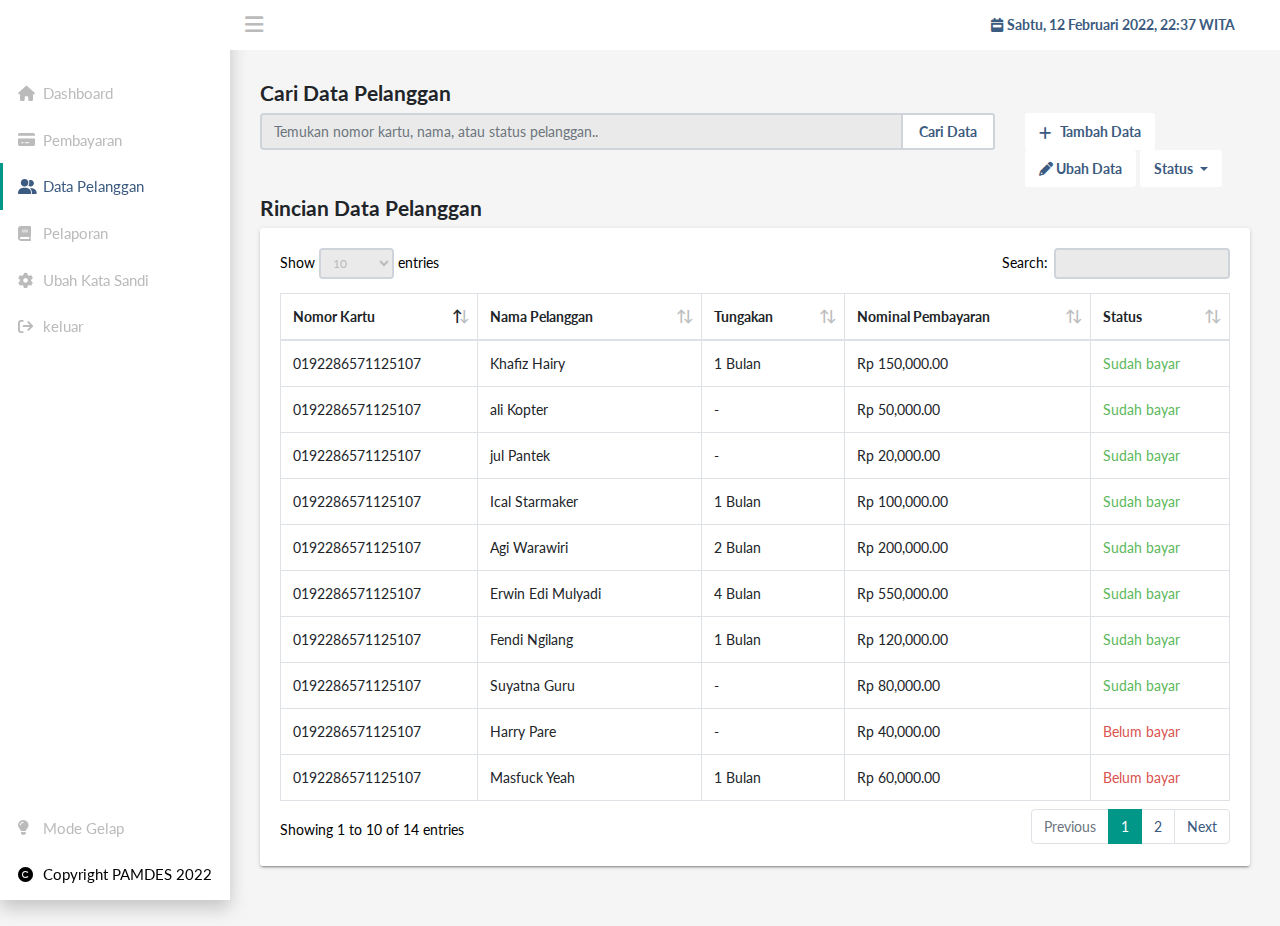
==== data-pelanggan.html @ 8cf68cd4 "tambah beberapa page & fixing dark mode" ====
<!DOCTYPE html>
<html lang="en">

<head>

    <title>Data Pelanggan - Pamdes</title>
    <meta charset="utf-8">
    <meta http-equiv="X-UA-Compatible" content="IE=edge">
    <meta name="viewport" content="width=device-width, initial-scale=1">
    <!-- Main CSS-->
    <link rel="stylesheet" type="text/css" href="css/main.css">
    <!-- Font-icon css-->
    <link rel="stylesheet" type="text/css"
        href="https://cdnjs.cloudflare.com/ajax/libs/font-awesome/6.0.0/css/all.min.css">
</head>

<body class="app sidebar-mini">
    <!-- Navbar-->
    <header class="app-header">
        <a class="app-header__logo" href="index.html">
            <img src="images/logo.png" width="50%" alt="">
        </a>
        <!-- Sidebar toggle button--><a class="app-sidebar__toggle" href="#" data-toggle="sidebar"
            aria-label="Hide Sidebar"></a>
        <!-- Navbar Right Menu-->
        <ul class="app-nav">

            <!-- User Menu-->
            <!-- <li class="dropdown"><a class="app-nav__item" href="#" data-toggle="dropdown" aria-label="Open Profile Menu"><i
            class="fa fa-user fa-lg" style="color: #bbb"></i></a>
        <ul class="dropdown-menu settings-menu dropdown-menu-right">
          <li><a class="dropdown-item" href="page-user.html"><i class="fa fa-cog fa-lg"></i> Settings</a></li>
          <li><a class="dropdown-item" href="page-user.html"><i class="fa fa-user fa-lg"></i> Profile</a></li>
          <li><a class="dropdown-item" href="page-login.html"><i class="fa fa-sign-out fa-lg"></i> Logout</a></li>
        </ul>
      </li> -->
            <li><a class="app-nav__item" style="color: var(--point)" href="#" data-toggle="dropdown"
                    aria-label="Open Profile Menu"><i class="fa-solid fa-calendar-week"></i>
                    <b>Sabtu, 12
                        Februari
                        2022,
                        22:37 WITA</b></a>
            </li>
        </ul>
    </header>
    <!-- Sidebar menu-->
    <div class="app-sidebar__overlay" data-toggle="sidebar"></div>
    <aside class="app-sidebar">
        <ul class="app-menu">
            <li>
                <a class="app-menu__item" href="index.html"><i class="app-menu__icon fa-solid fa-house"></i><span
                        class="app-menu__label">Dashboard</span></a>
            </li>
            <li>
                <a class="app-menu__item " href="Pembayaran.html"><i
                        class=" app-menu__icon fa-solid fa-credit-card"></i><span
                        class="app-menu__label">Pembayaran</span></a>
            </li>
            <li>
                <a class="app-menu__item active" href="data-pelanggan.html"><i
                        class="app-menu__icon fa-solid fa-user-group"></i><span class="app-menu__label">Data
                        Pelanggan</span></a>
            </li>
            <li>
                <a class="app-menu__item " href="pelaporan.html"><i class="app-menu__icon fa-solid fa-book"></i><span
                        class="app-menu__label">Pelaporan</span></a>
            </li>
            <li>
                <a class="app-menu__item " href="#"><i class="app-menu__icon fa-solid fa-gear"></i><span
                        class="app-menu__label">Ubah
                        Kata Sandi</span></a>
            </li>
            <li>
                <a class="app-menu__item " href="#"><i
                        class="app-menu__icon fa-solid fa-arrow-right-from-bracket"></i><span
                        class="app-menu__label">keluar</span></a>
            </li>
        </ul>
        <ul class="app-menu marbo">
            <li>
                <a onclick="myFunction()" class="app-menu__item " href="#"><i
                        class="app-menu__icon fa-solid fa-lightbulb "></i><span class="app-menu__label">Mode
                        Gelap</span></a>
            </li>
            <li>
                <span class="app-menu__item" href="#"><i
                        class="app-menu__icon fa-solid fa-copyright copyright"></i><span
                        class="app-menu__label copyright">Copyright PAMDES
                        2022</span></span>
            </li>
        </ul>
    </aside>
    <main class="app-content">
        <div class="row mb-2">
            <div class="col-md-12">
                <h4>Cari Data Pelanggan</h4>
            </div>
            <div class="col-md-9">

                <div class="input-group mb-3">
                    <input type="text" class="form-control"
                        placeholder="Temukan nomor kartu, nama, atau status pelanggan.."
                        aria-label="Temukan nomor kartu, nama, atau status pelanggan..n"
                        aria-describedby="button-addon2">
                    <div class="input-group-append">
                        <button class="btn btn-outline-suci pl-3 pr-3" type="button" id="button-addon2">Cari
                            Data</button>
                    </div>
                </div>
            </div>
            <div class="col-md-3">
                <a href="tambah-pelanggan.html" class="btn btn-suci"><i class="fa fa-plus"></i> Tambah Data</a>
                <a href="#" class="btn btn-suci"><i class="fa-solid fa-pencil"></i> Ubah Data</a>
                <div class="btn-group">
                    <button type="button" class="btn btn-suci dropdown-toggle" data-toggle="dropdown"
                        aria-expanded="false">
                        Status
                    </button>
                    <div class="dropdown-menu">
                        <a class="dropdown-item green" href="#"><b>Sudah Bayar</b></a>
                        <a class="dropdown-item red" href="#"><b>Belum Bayar</b></a>
                    </div>
                </div>
            </div>
        </div>
        <div class="row">
            <div class="col-md-12">
                <h4>Rincian Data Pelanggan</h4>
            </div>
            <div class="col-md-12">
                <div class="tile">
                    <div class="tile-body">
                        <div class="table-responsive tb-point">
                            <table class="table table-hover table-bordered" id="sampleTable">
                                <thead>
                                    <tr>
                                        <th>Nomor Kartu</th>
                                        <th>Nama Pelanggan</th>
                                        <th>Tungakan</th>
                                        <th>Nominal Pembayaran</th>
                                        <th>Status</th>
                                    </tr>
                                </thead>
                                <tbody>
                                    <tr>
                                        <td>0192286571125107</td>
                                        <td>Khafiz Hairy</td>
                                        <td>1 Bulan</td>
                                        <td>Rp 150,000.00</td>
                                        <td class="green">Sudah bayar</td>
                                    </tr>
                                    <tr>
                                        <td>0192286571125107</td>
                                        <td>ali Kopter</td>
                                        <td>-</td>
                                        <td>Rp 50,000.00</td>
                                        <td class="green">Sudah bayar</td>
                                    </tr>
                                    <tr>
                                        <td>0192286571125107</td>
                                        <td>jul Pantek</td>
                                        <td>-</td>
                                        <td>Rp 20,000.00</td>
                                        <td class="green">Sudah bayar</td>
                                    </tr>
                                    <tr>
                                        <td>0192286571125107</td>
                                        <td>Ical Starmaker</td>
                                        <td>1 Bulan</td>
                                        <td>Rp 100,000.00</td>
                                        <td class="green">Sudah bayar</td>
                                    </tr>
                                    <tr>
                                        <td>0192286571125107</td>
                                        <td>Agi Warawiri</td>
                                        <td>2 Bulan</td>
                                        <td>Rp 200,000.00</td>
                                        <td class="green">Sudah bayar</td>
                                    </tr>
                                    <tr>
                                        <td>0192286571125107</td>
                                        <td>Erwin Edi Mulyadi</td>
                                        <td>4 Bulan</td>
                                        <td>Rp 550,000.00</td>
                                        <td class="green">Sudah bayar</td>
                                    </tr>
                                    <tr>
                                        <td>0192286571125107</td>
                                        <td>Fendi Ngilang</td>
                                        <td>1 Bulan</td>
                                        <td>Rp 120,000.00</td>
                                        <td class="green">Sudah bayar</td>
                                    </tr>
                                    <tr>
                                        <td>0192286571125107</td>
                                        <td>Suyatna Guru</td>
                                        <td>-</td>
                                        <td>Rp 80,000.00</td>
                                        <td class="green">Sudah bayar</td>
                                    </tr>
                                    <tr>
                                        <td>0192286571125107</td>
                                        <td>Harry Pare</td>
                                        <td>-</td>
                                        <td>Rp 40,000.00</td>
                                        <td class="red">Belum bayar</td>
                                    </tr>
                                    <tr>
                                        <td>0192286571125107</td>
                                        <td>Masfuck Yeah</td>
                                        <td>1 Bulan</td>
                                        <td>Rp 60,000.00</td>
                                        <td class="red">Belum bayar</td>
                                    </tr>
                                    <tr>
                                        <td>0192286571125107</td>
                                        <td>Enong Oneng</td>
                                        <td>-</td>
                                        <td>Rp 80,000.00</td>
                                        <td class="green">Sudah bayar</td>
                                    </tr>
                                    <tr>
                                        <td>0192286571125107</td>
                                        <td>Khalqi DP</td>
                                        <td>6 Bulan</td>
                                        <td>Rp 1.200,000.00</td>
                                        <td class="red">Belum bayar</td>
                                    </tr>
                                    <tr>
                                        <td>0192286571125107</td>
                                        <td>Mursid Lejat Danbergiji</td>
                                        <td>-</td>
                                        <td>Rp 60,000.00</td>
                                        <td class="green">Sudah bayar</td>
                                    </tr>
                                    <tr>
                                        <td>0192286571125107</td>
                                        <td>Yesus Al-Kristiani</td>
                                        <td>2 Bulan</td>
                                        <td>Rp 250,000.00</td>
                                        <td class="red">Belum bayar</td>
                                    </tr>
                                </tbody>
                            </table>
                        </div>
                    </div>
                </div>
            </div>
        </div>
    </main>
    <!-- Essential javascripts for application to work-->
    <script src="js/jquery-3.3.1.min.js"></script>
    <script src="js/popper.min.js"></script>
    <script src="js/bootstrap.min.js"></script>
    <script src="js/main.js"></script>
    <script type="text/javascript" src="js/plugins/jquery.dataTables.min.js"></script>
    <script type="text/javascript" src="js/plugins/dataTables.bootstrap.min.js"></script>
    <script type="text/javascript">
        $('#sampleTable').DataTable();
    </script>
</body>

</html>
---- css/main.css ----
@charset "UTF-8";
/*!
 * Vali Admin
 * Author: Pratik Borsadiya
 * ================================*/
@import url(https://fonts.googleapis.com/css?family=Lato:300,400,400i,700);
@import url(https://fonts.googleapis.com/css?family=Niconne);

/*!
 * Bootstrap v4.3.1 (https://getbootstrap.com/)
 * Copyright 2011-2019 The Bootstrap Authors
 * Copyright 2011-2019 Twitter, Inc.
 * Licensed under MIT (https://github.com/twbs/bootstrap/blob/master/LICENSE)
 */
:root {

  --blue: #007bff;
  --indigo: #6610f2;
  --purple: #6f42c1;
  --pink: #e83e8c;
  --red: #dc3545;
  --orange: #fd7e14;
  --yellow: #ffc107;
  --green: #28a745;
  --teal: #20c997;
  --cyan: #17a2b8;
  --white: #FFF;
  --gray: #6c757d;
  --gray-dark: #343a40;
  --primary: #009688;
  --secondary: #6c757d;
  --success: #28a745;
  --info: #17a2b8;
  --warning: #ffc107;
  --danger: #dc3545;
  --light: #f8f9fa;
  --dark: #343a40;
  /* custom */
  --bar: #fff;
  --point: #3C5B80;
  --table-point: #000000;
  --copy: #000;
  /* end custom */
  --breakpoint-xs: 0;
  --breakpoint-sm: 576px;
  --breakpoint-md: 768px;
  --breakpoint-lg: 992px;
  --breakpoint-xl: 1200px;
  --font-family-sans-serif: "Lato", -apple-system, BlinkMacSystemFont, "Segoe UI", Roboto, "Helvetica Neue", Arial, sans-serif;
  --font-family-monospace: SFMono-Regular, Menlo, Monaco, Consolas, "Liberation Mono", "Courier New", monospace;
}

*,
*::before,
*::after {
  -webkit-box-sizing: border-box;
  box-sizing: border-box;
}

html {
  font-family: sans-serif;
  line-height: 1.15;
  -webkit-text-size-adjust: 100%;
  -webkit-tap-highlight-color: rgba(0, 0, 0, 0);
}

article,
aside,
figcaption,
figure,
footer,
header,
hgroup,
main,
nav,
section {
  display: block;
}

body {
  margin: 0;
  font-family: "Lato", -apple-system, BlinkMacSystemFont, "Segoe UI", Roboto, "Helvetica Neue", Arial, sans-serif;
  font-size: 0.875rem;
  font-weight: 400;
  line-height: 1.5;
  color: #212529;
  text-align: left;
  background-color: #f5f5f5;
}

.dark-mode {
  background-color: #444242;
  color: #FFFFFF;
  --bar: #141414;
  --point: #fff;
  --table-point: #000000;
  --copy: #fff;
}

.tb-point {
  color: var(--table-point);
}

.copyright {
  color: var(--copy);
}

.jarak {
  margin-left: 5px;
  margin-right: 5px;
}

[tabindex="-1"]:focus {
  outline: 0 !important;
}

hr {
  -webkit-box-sizing: content-box;
  box-sizing: content-box;
  height: 0;
  overflow: visible;
}

h1,
h2,
h3,
h4,
h5,
h6 {
  margin-top: 0;
  margin-bottom: 0.5rem;
}

p {
  margin-top: 0;
  margin-bottom: 1rem;
}

abbr[title],
abbr[data-original-title] {
  text-decoration: underline;
  -webkit-text-decoration: underline dotted;
  text-decoration: underline dotted;
  cursor: help;
  border-bottom: 0;
  -webkit-text-decoration-skip-ink: none;
  text-decoration-skip-ink: none;
}

address {
  margin-bottom: 1rem;
  font-style: normal;
  line-height: inherit;
}

ol,
ul,
dl {
  margin-top: 0;
  margin-bottom: 1rem;
}

ol ol,
ul ul,
ol ul,
ul ol {
  margin-bottom: 0;
}

dt {
  font-weight: 700;
}

dd {
  margin-bottom: .5rem;
  margin-left: 0;
}

blockquote {
  margin: 0 0 1rem;
}

b,
strong {
  font-weight: bolder;
}

small {
  font-size: 80%;
}

sub,
sup {
  position: relative;
  font-size: 75%;
  line-height: 0;
  vertical-align: baseline;
}

sub {
  bottom: -.25em;
}

sup {
  top: -.5em;
}

a {
  color: #009688;
  text-decoration: none;
  background-color: transparent;
}

a:hover {
  color: #004a43;
  text-decoration: underline;
}

a:not([href]):not([tabindex]) {
  color: inherit;
  text-decoration: none;
}

a:not([href]):not([tabindex]):hover,
a:not([href]):not([tabindex]):focus {
  color: inherit;
  text-decoration: none;
}

a:not([href]):not([tabindex]):focus {
  outline: 0;
}

pre,
code,
kbd,
samp {
  font-family: SFMono-Regular, Menlo, Monaco, Consolas, "Liberation Mono", "Courier New", monospace;
  font-size: 1em;
}

pre {
  margin-top: 0;
  margin-bottom: 1rem;
  overflow: auto;
}

figure {
  margin: 0 0 1rem;
}

img {
  vertical-align: middle;
  border-style: none;
}

svg {
  overflow: hidden;
  vertical-align: middle;
}

table {
  border-collapse: collapse;
}

caption {
  padding-top: 0.75rem;
  padding-bottom: 0.75rem;
  color: #6c757d;
  text-align: left;
  caption-side: bottom;
}

th {
  text-align: inherit;
}

label {
  display: inline-block;
  margin-bottom: 0.5rem;
}

button {
  border-radius: 0;
}

button:focus {
  outline: 1px dotted;
  outline: 5px auto -webkit-focus-ring-color;
}

input,
button,
select,
optgroup,
textarea {
  margin: 0;
  font-family: inherit;
  font-size: inherit;
  line-height: inherit;
}

button,
input {
  overflow: visible;
}

button,
select {
  text-transform: none;
}

select {
  word-wrap: normal;
}

button,
[type="button"],
[type="reset"],
[type="submit"] {
  -webkit-appearance: button;
}

button:not(:disabled),
[type="button"]:not(:disabled),
[type="reset"]:not(:disabled),
[type="submit"]:not(:disabled) {
  cursor: pointer;
}

button::-moz-focus-inner,
[type="button"]::-moz-focus-inner,
[type="reset"]::-moz-focus-inner,
[type="submit"]::-moz-focus-inner {
  padding: 0;
  border-style: none;
}

input[type="radio"],
input[type="checkbox"] {
  -webkit-box-sizing: border-box;
  box-sizing: border-box;
  padding: 0;
}

input[type="date"],
input[type="time"],
input[type="datetime-local"],
input[type="month"] {
  -webkit-appearance: listbox;
}

textarea {
  overflow: auto;
  resize: vertical;
}

fieldset {
  min-width: 0;
  padding: 0;
  margin: 0;
  border: 0;
}

legend {
  display: block;
  width: 100%;
  max-width: 100%;
  padding: 0;
  margin-bottom: .5rem;
  font-size: 1.5rem;
  line-height: inherit;
  color: inherit;
  white-space: normal;
}

progress {
  vertical-align: baseline;
}

[type="number"]::-webkit-inner-spin-button,
[type="number"]::-webkit-outer-spin-button {
  height: auto;
}

[type="search"] {
  outline-offset: -2px;
  -webkit-appearance: none;
}

[type="search"]::-webkit-search-decoration {
  -webkit-appearance: none;
}

::-webkit-file-upload-button {
  font: inherit;
  -webkit-appearance: button;
}

output {
  display: inline-block;
}

summary {
  display: list-item;
  cursor: pointer;
}

template {
  display: none;
}

[hidden] {
  display: none !important;
}

h1,
h2,
h3,
h4,
h5,
h6,
.h1,
.h2,
.h3,
.h4,
.h5,
.h6 {
  margin-bottom: 0.5rem;
  font-weight: bold;
  line-height: 1.2;
}

h1,
.h1 {
  font-size: 2.1875rem;
}

h2,
.h2 {
  font-size: 1.75rem;
}

h3,
.h3 {
  font-size: 1.53125rem;
}

h4,
.h4 {
  font-size: 1.3125rem;
}

h5,
.h5 {
  font-size: 1.09375rem;
}

h6,
.h6 {
  font-size: 0.875rem;
}

.lead {
  font-size: 1.09375rem;
  font-weight: 300;
}

.display-1 {
  font-size: 6rem;
  font-weight: 300;
  line-height: 1.2;
}

.display-2 {
  font-size: 5.5rem;
  font-weight: 300;
  line-height: 1.2;
}

.display-3 {
  font-size: 4.5rem;
  font-weight: 300;
  line-height: 1.2;
}

.display-4 {
  font-size: 3.5rem;
  font-weight: 300;
  line-height: 1.2;
}

hr {
  margin-top: 1rem;
  margin-bottom: 1rem;
  border: 0;
  border-top: 1px solid rgba(0, 0, 0, 0.1);
}

small,
.small {
  font-size: 80%;
  font-weight: 400;
}

mark,
.mark {
  padding: 0.2em;
  background-color: #fcf8e3;
}

.list-unstyled,
.app-nav,
.app-menu,
.treeview-menu {
  padding-left: 0;
  list-style: none;
}

.list-inline {
  padding-left: 0;
  list-style: none;
}

.list-inline-item {
  display: inline-block;
}

.list-inline-item:not(:last-child) {
  margin-right: 0.5rem;
}

.initialism {
  font-size: 90%;
  text-transform: uppercase;
}

.blockquote {
  margin-bottom: 1rem;
  font-size: 1.09375rem;
}

.blockquote-footer {
  display: block;
  font-size: 80%;
  color: #6c757d;
}

.blockquote-footer::before {
  content: "\2014\00A0";
}

.img-fluid {
  max-width: 100%;
  height: auto;
}

.img-thumbnail {
  padding: 0.25rem;
  background-color: #FFF;
  border: 1px solid #dee2e6;
  border-radius: 0.25rem;
  max-width: 100%;
  height: auto;
}

.figure {
  display: inline-block;
}

.figure-img {
  margin-bottom: 0.5rem;
  line-height: 1;
}

.figure-caption {
  font-size: 90%;
  color: #6c757d;
}

code {
  font-size: 87.5%;
  color: #e83e8c;
  word-break: break-word;
}

a>code {
  color: inherit;
}

kbd {
  padding: 0.2rem 0.4rem;
  font-size: 87.5%;
  color: #FFF;
  background-color: #212529;
  border-radius: 0.2rem;
}

kbd kbd {
  padding: 0;
  font-size: 100%;
  font-weight: 700;
}

pre {
  display: block;
  font-size: 87.5%;
  color: #212529;
}

pre code {
  font-size: inherit;
  color: inherit;
  word-break: normal;
}

.pre-scrollable {
  max-height: 340px;
  overflow-y: scroll;
}

.container {
  width: 100%;
  padding-right: 15px;
  padding-left: 15px;
  margin-right: auto;
  margin-left: auto;
}

@media (min-width: 576px) {
  .container {
    max-width: 540px;
  }
}

@media (min-width: 768px) {
  .container {
    max-width: 720px;
  }
}

@media (min-width: 992px) {
  .container {
    max-width: 960px;
  }
}

@media (min-width: 1200px) {
  .container {
    max-width: 1140px;
  }
}

.container-fluid {
  width: 100%;
  padding-right: 15px;
  padding-left: 15px;
  margin-right: auto;
  margin-left: auto;
}

.row {
  display: -webkit-box;
  display: -ms-flexbox;
  display: flex;
  -ms-flex-wrap: wrap;
  flex-wrap: wrap;
  margin-right: -15px;
  margin-left: -15px;
}

.no-gutters {
  margin-right: 0;
  margin-left: 0;
}

.no-gutters>.col,
.no-gutters>[class*="col-"] {
  padding-right: 0;
  padding-left: 0;
}

.col-1,
.col-2,
.col-3,
.col-4,
.col-5,
.col-6,
.col-7,
.col-8,
.col-9,
.col-10,
.col-11,
.col-12,
.col,
.col-auto,
.col-sm-1,
.col-sm-2,
.col-sm-3,
.col-sm-4,
.col-sm-5,
.col-sm-6,
.col-sm-7,
.col-sm-8,
.col-sm-9,
.col-sm-10,
.col-sm-11,
.col-sm-12,
.col-sm,
.col-sm-auto,
.col-md-1,
.col-md-2,
.col-md-3,
.col-md-4,
.col-md-5,
.col-md-6,
.col-md-7,
.col-md-8,
.col-md-9,
.col-md-10,
.col-md-11,
.col-md-12,
.col-md,
.col-md-auto,
.col-lg-1,
.col-lg-2,
.col-lg-3,
.col-lg-4,
.col-lg-5,
.col-lg-6,
.col-lg-7,
.col-lg-8,
.col-lg-9,
.col-lg-10,
.col-lg-11,
.col-lg-12,
.col-lg,
.col-lg-auto,
.col-xl-1,
.col-xl-2,
.col-xl-3,
.col-xl-4,
.col-xl-5,
.col-xl-6,
.col-xl-7,
.col-xl-8,
.col-xl-9,
.col-xl-10,
.col-xl-11,
.col-xl-12,
.col-xl,
.col-xl-auto {
  position: relative;
  width: 100%;
  padding-right: 15px;
  padding-left: 15px;
}

.col {
  -ms-flex-preferred-size: 0;
  flex-basis: 0;
  -webkit-box-flex: 1;
  -ms-flex-positive: 1;
  flex-grow: 1;
  max-width: 100%;
}

.col-auto {
  -webkit-box-flex: 0;
  -ms-flex: 0 0 auto;
  flex: 0 0 auto;
  width: auto;
  max-width: 100%;
}

.col-1 {
  -webkit-box-flex: 0;
  -ms-flex: 0 0 8.3333333333%;
  flex: 0 0 8.3333333333%;
  max-width: 8.3333333333%;
}

.col-2 {
  -webkit-box-flex: 0;
  -ms-flex: 0 0 16.6666666667%;
  flex: 0 0 16.6666666667%;
  max-width: 16.6666666667%;
}

.col-3 {
  -webkit-box-flex: 0;
  -ms-flex: 0 0 25%;
  flex: 0 0 25%;
  max-width: 25%;
}

.col-4 {
  -webkit-box-flex: 0;
  -ms-flex: 0 0 33.3333333333%;
  flex: 0 0 33.3333333333%;
  max-width: 33.3333333333%;
}

.col-5 {
  -webkit-box-flex: 0;
  -ms-flex: 0 0 41.6666666667%;
  flex: 0 0 41.6666666667%;
  max-width: 41.6666666667%;
}

.col-6 {
  -webkit-box-flex: 0;
  -ms-flex: 0 0 50%;
  flex: 0 0 50%;
  max-width: 50%;
}

.col-7 {
  -webkit-box-flex: 0;
  -ms-flex: 0 0 58.3333333333%;
  flex: 0 0 58.3333333333%;
  max-width: 58.3333333333%;
}

.col-8 {
  -webkit-box-flex: 0;
  -ms-flex: 0 0 66.6666666667%;
  flex: 0 0 66.6666666667%;
  max-width: 66.6666666667%;
}

.col-9 {
  -webkit-box-flex: 0;
  -ms-flex: 0 0 75%;
  flex: 0 0 75%;
  max-width: 75%;
}

.col-10 {
  -webkit-box-flex: 0;
  -ms-flex: 0 0 83.3333333333%;
  flex: 0 0 83.3333333333%;
  max-width: 83.3333333333%;
}

.col-11 {
  -webkit-box-flex: 0;
  -ms-flex: 0 0 91.6666666667%;
  flex: 0 0 91.6666666667%;
  max-width: 91.6666666667%;
}

.col-12 {
  -webkit-box-flex: 0;
  -ms-flex: 0 0 100%;
  flex: 0 0 100%;
  max-width: 100%;
}

.order-first {
  -webkit-box-ordinal-group: 0;
  -ms-flex-order: -1;
  order: -1;
}

.order-last {
  -webkit-box-ordinal-group: 14;
  -ms-flex-order: 13;
  order: 13;
}

.order-0 {
  -webkit-box-ordinal-group: 1;
  -ms-flex-order: 0;
  order: 0;
}

.order-1 {
  -webkit-box-ordinal-group: 2;
  -ms-flex-order: 1;
  order: 1;
}

.order-2 {
  -webkit-box-ordinal-group: 3;
  -ms-flex-order: 2;
  order: 2;
}

.order-3 {
  -webkit-box-ordinal-group: 4;
  -ms-flex-order: 3;
  order: 3;
}

.order-4 {
  -webkit-box-ordinal-group: 5;
  -ms-flex-order: 4;
  order: 4;
}

.order-5 {
  -webkit-box-ordinal-group: 6;
  -ms-flex-order: 5;
  order: 5;
}

.order-6 {
  -webkit-box-ordinal-group: 7;
  -ms-flex-order: 6;
  order: 6;
}

.order-7 {
  -webkit-box-ordinal-group: 8;
  -ms-flex-order: 7;
  order: 7;
}

.order-8 {
  -webkit-box-ordinal-group: 9;
  -ms-flex-order: 8;
  order: 8;
}

.order-9 {
  -webkit-box-ordinal-group: 10;
  -ms-flex-order: 9;
  order: 9;
}

.order-10 {
  -webkit-box-ordinal-group: 11;
  -ms-flex-order: 10;
  order: 10;
}

.order-11 {
  -webkit-box-ordinal-group: 12;
  -ms-flex-order: 11;
  order: 11;
}

.order-12 {
  -webkit-box-ordinal-group: 13;
  -ms-flex-order: 12;
  order: 12;
}

.offset-1 {
  margin-left: 8.3333333333%;
}

.offset-2 {
  margin-left: 16.6666666667%;
}

.offset-3 {
  margin-left: 25%;
}

.offset-4 {
  margin-left: 33.3333333333%;
}

.offset-5 {
  margin-left: 41.6666666667%;
}

.offset-6 {
  margin-left: 50%;
}

.offset-7 {
  margin-left: 58.3333333333%;
}

.offset-8 {
  margin-left: 66.6666666667%;
}

.offset-9 {
  margin-left: 75%;
}

.offset-10 {
  margin-left: 83.3333333333%;
}

.offset-11 {
  margin-left: 91.6666666667%;
}

@media (min-width: 576px) {
  .col-sm {
    -ms-flex-preferred-size: 0;
    flex-basis: 0;
    -webkit-box-flex: 1;
    -ms-flex-positive: 1;
    flex-grow: 1;
    max-width: 100%;
  }

  .col-sm-auto {
    -webkit-box-flex: 0;
    -ms-flex: 0 0 auto;
    flex: 0 0 auto;
    width: auto;
    max-width: 100%;
  }

  .col-sm-1 {
    -webkit-box-flex: 0;
    -ms-flex: 0 0 8.3333333333%;
    flex: 0 0 8.3333333333%;
    max-width: 8.3333333333%;
  }

  .col-sm-2 {
    -webkit-box-flex: 0;
    -ms-flex: 0 0 16.6666666667%;
    flex: 0 0 16.6666666667%;
    max-width: 16.6666666667%;
  }

  .col-sm-3 {
    -webkit-box-flex: 0;
    -ms-flex: 0 0 25%;
    flex: 0 0 25%;
    max-width: 25%;
  }

  .col-sm-4 {
    -webkit-box-flex: 0;
    -ms-flex: 0 0 33.3333333333%;
    flex: 0 0 33.3333333333%;
    max-width: 33.3333333333%;
  }

  .col-sm-5 {
    -webkit-box-flex: 0;
    -ms-flex: 0 0 41.6666666667%;
    flex: 0 0 41.6666666667%;
    max-width: 41.6666666667%;
  }

  .col-sm-6 {
    -webkit-box-flex: 0;
    -ms-flex: 0 0 50%;
    flex: 0 0 50%;
    max-width: 50%;
  }

  .col-sm-7 {
    -webkit-box-flex: 0;
    -ms-flex: 0 0 58.3333333333%;
    flex: 0 0 58.3333333333%;
    max-width: 58.3333333333%;
  }

  .col-sm-8 {
    -webkit-box-flex: 0;
    -ms-flex: 0 0 66.6666666667%;
    flex: 0 0 66.6666666667%;
    max-width: 66.6666666667%;
  }

  .col-sm-9 {
    -webkit-box-flex: 0;
    -ms-flex: 0 0 75%;
    flex: 0 0 75%;
    max-width: 75%;
  }

  .col-sm-10 {
    -webkit-box-flex: 0;
    -ms-flex: 0 0 83.3333333333%;
    flex: 0 0 83.3333333333%;
    max-width: 83.3333333333%;
  }

  .col-sm-11 {
    -webkit-box-flex: 0;
    -ms-flex: 0 0 91.6666666667%;
    flex: 0 0 91.6666666667%;
    max-width: 91.6666666667%;
  }

  .col-sm-12 {
    -webkit-box-flex: 0;
    -ms-flex: 0 0 100%;
    flex: 0 0 100%;
    max-width: 100%;
  }

  .order-sm-first {
    -webkit-box-ordinal-group: 0;
    -ms-flex-order: -1;
    order: -1;
  }

  .order-sm-last {
    -webkit-box-ordinal-group: 14;
    -ms-flex-order: 13;
    order: 13;
  }

  .order-sm-0 {
    -webkit-box-ordinal-group: 1;
    -ms-flex-order: 0;
    order: 0;
  }

  .order-sm-1 {
    -webkit-box-ordinal-group: 2;
    -ms-flex-order: 1;
    order: 1;
  }

  .order-sm-2 {
    -webkit-box-ordinal-group: 3;
    -ms-flex-order: 2;
    order: 2;
  }

  .order-sm-3 {
    -webkit-box-ordinal-group: 4;
    -ms-flex-order: 3;
    order: 3;
  }

  .order-sm-4 {
    -webkit-box-ordinal-group: 5;
    -ms-flex-order: 4;
    order: 4;
  }

  .order-sm-5 {
    -webkit-box-ordinal-group: 6;
    -ms-flex-order: 5;
    order: 5;
  }

  .order-sm-6 {
    -webkit-box-ordinal-group: 7;
    -ms-flex-order: 6;
    order: 6;
  }

  .order-sm-7 {
    -webkit-box-ordinal-group: 8;
    -ms-flex-order: 7;
    order: 7;
  }

  .order-sm-8 {
    -webkit-box-ordinal-group: 9;
    -ms-flex-order: 8;
    order: 8;
  }

  .order-sm-9 {
    -webkit-box-ordinal-group: 10;
    -ms-flex-order: 9;
    order: 9;
  }

  .order-sm-10 {
    -webkit-box-ordinal-group: 11;
    -ms-flex-order: 10;
    order: 10;
  }

  .order-sm-11 {
    -webkit-box-ordinal-group: 12;
    -ms-flex-order: 11;
    order: 11;
  }

  .order-sm-12 {
    -webkit-box-ordinal-group: 13;
    -ms-flex-order: 12;
    order: 12;
  }

  .offset-sm-0 {
    margin-left: 0;
  }

  .offset-sm-1 {
    margin-left: 8.3333333333%;
  }

  .offset-sm-2 {
    margin-left: 16.6666666667%;
  }

  .offset-sm-3 {
    margin-left: 25%;
  }

  .offset-sm-4 {
    margin-left: 33.3333333333%;
  }

  .offset-sm-5 {
    margin-left: 41.6666666667%;
  }

  .offset-sm-6 {
    margin-left: 50%;
  }

  .offset-sm-7 {
    margin-left: 58.3333333333%;
  }

  .offset-sm-8 {
    margin-left: 66.6666666667%;
  }

  .offset-sm-9 {
    margin-left: 75%;
  }

  .offset-sm-10 {
    margin-left: 83.3333333333%;
  }

  .offset-sm-11 {
    margin-left: 91.6666666667%;
  }
}

@media (min-width: 768px) {
  .col-md {
    -ms-flex-preferred-size: 0;
    flex-basis: 0;
    -webkit-box-flex: 1;
    -ms-flex-positive: 1;
    flex-grow: 1;
    max-width: 100%;
  }

  .col-md-auto {
    -webkit-box-flex: 0;
    -ms-flex: 0 0 auto;
    flex: 0 0 auto;
    width: auto;
    max-width: 100%;
  }

  .col-md-1 {
    -webkit-box-flex: 0;
    -ms-flex: 0 0 8.3333333333%;
    flex: 0 0 8.3333333333%;
    max-width: 8.3333333333%;
  }

  .col-md-2 {
    -webkit-box-flex: 0;
    -ms-flex: 0 0 16.6666666667%;
    flex: 0 0 16.6666666667%;
    max-width: 16.6666666667%;
  }

  .col-md-3 {
    -webkit-box-flex: 0;
    -ms-flex: 0 0 25%;
    flex: 0 0 25%;
    max-width: 25%;
  }

  .col-md-4 {
    -webkit-box-flex: 0;
    -ms-flex: 0 0 33.3333333333%;
    flex: 0 0 33.3333333333%;
    max-width: 33.3333333333%;
  }

  .col-md-5 {
    -webkit-box-flex: 0;
    -ms-flex: 0 0 41.6666666667%;
    flex: 0 0 41.6666666667%;
    max-width: 41.6666666667%;
  }

  .col-md-6 {
    -webkit-box-flex: 0;
    -ms-flex: 0 0 50%;
    flex: 0 0 50%;
    max-width: 50%;
  }

  .col-md-7 {
    -webkit-box-flex: 0;
    -ms-flex: 0 0 58.3333333333%;
    flex: 0 0 58.3333333333%;
    max-width: 58.3333333333%;
  }

  .col-md-8 {
    -webkit-box-flex: 0;
    -ms-flex: 0 0 66.6666666667%;
    flex: 0 0 66.6666666667%;
    max-width: 66.6666666667%;
  }

  .col-md-9 {
    -webkit-box-flex: 0;
    -ms-flex: 0 0 75%;
    flex: 0 0 75%;
    max-width: 75%;
  }

  .col-md-10 {
    -webkit-box-flex: 0;
    -ms-flex: 0 0 83.3333333333%;
    flex: 0 0 83.3333333333%;
    max-width: 83.3333333333%;
  }

  .col-md-11 {
    -webkit-box-flex: 0;
    -ms-flex: 0 0 91.6666666667%;
    flex: 0 0 91.6666666667%;
    max-width: 91.6666666667%;
  }

  .col-md-12 {
    -webkit-box-flex: 0;
    -ms-flex: 0 0 100%;
    flex: 0 0 100%;
    max-width: 100%;
  }

  .order-md-first {
    -webkit-box-ordinal-group: 0;
    -ms-flex-order: -1;
    order: -1;
  }

  .order-md-last {
    -webkit-box-ordinal-group: 14;
    -ms-flex-order: 13;
    order: 13;
  }

  .order-md-0 {
    -webkit-box-ordinal-group: 1;
    -ms-flex-order: 0;
    order: 0;
  }

  .order-md-1 {
    -webkit-box-ordinal-group: 2;
    -ms-flex-order: 1;
    order: 1;
  }

  .order-md-2 {
    -webkit-box-ordinal-group: 3;
    -ms-flex-order: 2;
    order: 2;
  }

  .order-md-3 {
    -webkit-box-ordinal-group: 4;
    -ms-flex-order: 3;
    order: 3;
  }

  .order-md-4 {
    -webkit-box-ordinal-group: 5;
    -ms-flex-order: 4;
    order: 4;
  }

  .order-md-5 {
    -webkit-box-ordinal-group: 6;
    -ms-flex-order: 5;
    order: 5;
  }

  .order-md-6 {
    -webkit-box-ordinal-group: 7;
    -ms-flex-order: 6;
    order: 6;
  }

  .order-md-7 {
    -webkit-box-ordinal-group: 8;
    -ms-flex-order: 7;
    order: 7;
  }

  .order-md-8 {
    -webkit-box-ordinal-group: 9;
    -ms-flex-order: 8;
    order: 8;
  }

  .order-md-9 {
    -webkit-box-ordinal-group: 10;
    -ms-flex-order: 9;
    order: 9;
  }

  .order-md-10 {
    -webkit-box-ordinal-group: 11;
    -ms-flex-order: 10;
    order: 10;
  }

  .order-md-11 {
    -webkit-box-ordinal-group: 12;
    -ms-flex-order: 11;
    order: 11;
  }

  .order-md-12 {
    -webkit-box-ordinal-group: 13;
    -ms-flex-order: 12;
    order: 12;
  }

  .offset-md-0 {
    margin-left: 0;
  }

  .offset-md-1 {
    margin-left: 8.3333333333%;
  }

  .offset-md-2 {
    margin-left: 16.6666666667%;
  }

  .offset-md-3 {
    margin-left: 25%;
  }

  .offset-md-4 {
    margin-left: 33.3333333333%;
  }

  .offset-md-5 {
    margin-left: 41.6666666667%;
  }

  .offset-md-6 {
    margin-left: 50%;
  }

  .offset-md-7 {
    margin-left: 58.3333333333%;
  }

  .offset-md-8 {
    margin-left: 66.6666666667%;
  }

  .offset-md-9 {
    margin-left: 75%;
  }

  .offset-md-10 {
    margin-left: 83.3333333333%;
  }

  .offset-md-11 {
    margin-left: 91.6666666667%;
  }
}

@media (min-width: 992px) {
  .col-lg {
    -ms-flex-preferred-size: 0;
    flex-basis: 0;
    -webkit-box-flex: 1;
    -ms-flex-positive: 1;
    flex-grow: 1;
    max-width: 100%;
  }

  .col-lg-auto {
    -webkit-box-flex: 0;
    -ms-flex: 0 0 auto;
    flex: 0 0 auto;
    width: auto;
    max-width: 100%;
  }

  .col-lg-1 {
    -webkit-box-flex: 0;
    -ms-flex: 0 0 8.3333333333%;
    flex: 0 0 8.3333333333%;
    max-width: 8.3333333333%;
  }

  .col-lg-2 {
    -webkit-box-flex: 0;
    -ms-flex: 0 0 16.6666666667%;
    flex: 0 0 16.6666666667%;
    max-width: 16.6666666667%;
  }

  .col-lg-3 {
    -webkit-box-flex: 0;
    -ms-flex: 0 0 25%;
    flex: 0 0 25%;
    max-width: 25%;
  }

  .col-lg-4 {
    -webkit-box-flex: 0;
    -ms-flex: 0 0 33.3333333333%;
    flex: 0 0 33.3333333333%;
    max-width: 33.3333333333%;
  }

  .col-lg-5 {
    -webkit-box-flex: 0;
    -ms-flex: 0 0 41.6666666667%;
    flex: 0 0 41.6666666667%;
    max-width: 41.6666666667%;
  }

  .col-lg-6 {
    -webkit-box-flex: 0;
    -ms-flex: 0 0 50%;
    flex: 0 0 50%;
    max-width: 50%;
  }

  .col-lg-7 {
    -webkit-box-flex: 0;
    -ms-flex: 0 0 58.3333333333%;
    flex: 0 0 58.3333333333%;
    max-width: 58.3333333333%;
  }

  .col-lg-8 {
    -webkit-box-flex: 0;
    -ms-flex: 0 0 66.6666666667%;
    flex: 0 0 66.6666666667%;
    max-width: 66.6666666667%;
  }

  .col-lg-9 {
    -webkit-box-flex: 0;
    -ms-flex: 0 0 75%;
    flex: 0 0 75%;
    max-width: 75%;
  }

  .col-lg-10 {
    -webkit-box-flex: 0;
    -ms-flex: 0 0 83.3333333333%;
    flex: 0 0 83.3333333333%;
    max-width: 83.3333333333%;
  }

  .col-lg-11 {
    -webkit-box-flex: 0;
    -ms-flex: 0 0 91.6666666667%;
    flex: 0 0 91.6666666667%;
    max-width: 91.6666666667%;
  }

  .col-lg-12 {
    -webkit-box-flex: 0;
    -ms-flex: 0 0 100%;
    flex: 0 0 100%;
    max-width: 100%;
  }

  .order-lg-first {
    -webkit-box-ordinal-group: 0;
    -ms-flex-order: -1;
    order: -1;
  }

  .order-lg-last {
    -webkit-box-ordinal-group: 14;
    -ms-flex-order: 13;
    order: 13;
  }

  .order-lg-0 {
    -webkit-box-ordinal-group: 1;
    -ms-flex-order: 0;
    order: 0;
  }

  .order-lg-1 {
    -webkit-box-ordinal-group: 2;
    -ms-flex-order: 1;
    order: 1;
  }

  .order-lg-2 {
    -webkit-box-ordinal-group: 3;
    -ms-flex-order: 2;
    order: 2;
  }

  .order-lg-3 {
    -webkit-box-ordinal-group: 4;
    -ms-flex-order: 3;
    order: 3;
  }

  .order-lg-4 {
    -webkit-box-ordinal-group: 5;
    -ms-flex-order: 4;
    order: 4;
  }

  .order-lg-5 {
    -webkit-box-ordinal-group: 6;
    -ms-flex-order: 5;
    order: 5;
  }

  .order-lg-6 {
    -webkit-box-ordinal-group: 7;
    -ms-flex-order: 6;
    order: 6;
  }

  .order-lg-7 {
    -webkit-box-ordinal-group: 8;
    -ms-flex-order: 7;
    order: 7;
  }

  .order-lg-8 {
    -webkit-box-ordinal-group: 9;
    -ms-flex-order: 8;
    order: 8;
  }

  .order-lg-9 {
    -webkit-box-ordinal-group: 10;
    -ms-flex-order: 9;
    order: 9;
  }

  .order-lg-10 {
    -webkit-box-ordinal-group: 11;
    -ms-flex-order: 10;
    order: 10;
  }

  .order-lg-11 {
    -webkit-box-ordinal-group: 12;
    -ms-flex-order: 11;
    order: 11;
  }

  .order-lg-12 {
    -webkit-box-ordinal-group: 13;
    -ms-flex-order: 12;
    order: 12;
  }

  .offset-lg-0 {
    margin-left: 0;
  }

  .offset-lg-1 {
    margin-left: 8.3333333333%;
  }

  .offset-lg-2 {
    margin-left: 16.6666666667%;
  }

  .offset-lg-3 {
    margin-left: 25%;
  }

  .offset-lg-4 {
    margin-left: 33.3333333333%;
  }

  .offset-lg-5 {
    margin-left: 41.6666666667%;
  }

  .offset-lg-6 {
    margin-left: 50%;
  }

  .offset-lg-7 {
    margin-left: 58.3333333333%;
  }

  .offset-lg-8 {
    margin-left: 66.6666666667%;
  }

  .offset-lg-9 {
    margin-left: 75%;
  }

  .offset-lg-10 {
    margin-left: 83.3333333333%;
  }

  .offset-lg-11 {
    margin-left: 91.6666666667%;
  }
}

@media (min-width: 1200px) {
  .col-xl {
    -ms-flex-preferred-size: 0;
    flex-basis: 0;
    -webkit-box-flex: 1;
    -ms-flex-positive: 1;
    flex-grow: 1;
    max-width: 100%;
  }

  .col-xl-auto {
    -webkit-box-flex: 0;
    -ms-flex: 0 0 auto;
    flex: 0 0 auto;
    width: auto;
    max-width: 100%;
  }

  .col-xl-1 {
    -webkit-box-flex: 0;
    -ms-flex: 0 0 8.3333333333%;
    flex: 0 0 8.3333333333%;
    max-width: 8.3333333333%;
  }

  .col-xl-2 {
    -webkit-box-flex: 0;
    -ms-flex: 0 0 16.6666666667%;
    flex: 0 0 16.6666666667%;
    max-width: 16.6666666667%;
  }

  .col-xl-3 {
    -webkit-box-flex: 0;
    -ms-flex: 0 0 25%;
    flex: 0 0 25%;
    max-width: 25%;
  }

  .col-xl-4 {
    -webkit-box-flex: 0;
    -ms-flex: 0 0 33.3333333333%;
    flex: 0 0 33.3333333333%;
    max-width: 33.3333333333%;
  }

  .col-xl-5 {
    -webkit-box-flex: 0;
    -ms-flex: 0 0 41.6666666667%;
    flex: 0 0 41.6666666667%;
    max-width: 41.6666666667%;
  }

  .col-xl-6 {
    -webkit-box-flex: 0;
    -ms-flex: 0 0 50%;
    flex: 0 0 50%;
    max-width: 50%;
  }

  .col-xl-7 {
    -webkit-box-flex: 0;
    -ms-flex: 0 0 58.3333333333%;
    flex: 0 0 58.3333333333%;
    max-width: 58.3333333333%;
  }

  .col-xl-8 {
    -webkit-box-flex: 0;
    -ms-flex: 0 0 66.6666666667%;
    flex: 0 0 66.6666666667%;
    max-width: 66.6666666667%;
  }

  .col-xl-9 {
    -webkit-box-flex: 0;
    -ms-flex: 0 0 75%;
    flex: 0 0 75%;
    max-width: 75%;
  }

  .col-xl-10 {
    -webkit-box-flex: 0;
    -ms-flex: 0 0 83.3333333333%;
    flex: 0 0 83.3333333333%;
    max-width: 83.3333333333%;
  }

  .col-xl-11 {
    -webkit-box-flex: 0;
    -ms-flex: 0 0 91.6666666667%;
    flex: 0 0 91.6666666667%;
    max-width: 91.6666666667%;
  }

  .col-xl-12 {
    -webkit-box-flex: 0;
    -ms-flex: 0 0 100%;
    flex: 0 0 100%;
    max-width: 100%;
  }

  .order-xl-first {
    -webkit-box-ordinal-group: 0;
    -ms-flex-order: -1;
    order: -1;
  }

  .order-xl-last {
    -webkit-box-ordinal-group: 14;
    -ms-flex-order: 13;
    order: 13;
  }

  .order-xl-0 {
    -webkit-box-ordinal-group: 1;
    -ms-flex-order: 0;
    order: 0;
  }

  .order-xl-1 {
    -webkit-box-ordinal-group: 2;
    -ms-flex-order: 1;
    order: 1;
  }

  .order-xl-2 {
    -webkit-box-ordinal-group: 3;
    -ms-flex-order: 2;
    order: 2;
  }

  .order-xl-3 {
    -webkit-box-ordinal-group: 4;
    -ms-flex-order: 3;
    order: 3;
  }

  .order-xl-4 {
    -webkit-box-ordinal-group: 5;
    -ms-flex-order: 4;
    order: 4;
  }

  .order-xl-5 {
    -webkit-box-ordinal-group: 6;
    -ms-flex-order: 5;
    order: 5;
  }

  .order-xl-6 {
    -webkit-box-ordinal-group: 7;
    -ms-flex-order: 6;
    order: 6;
  }

  .order-xl-7 {
    -webkit-box-ordinal-group: 8;
    -ms-flex-order: 7;
    order: 7;
  }

  .order-xl-8 {
    -webkit-box-ordinal-group: 9;
    -ms-flex-order: 8;
    order: 8;
  }

  .order-xl-9 {
    -webkit-box-ordinal-group: 10;
    -ms-flex-order: 9;
    order: 9;
  }

  .order-xl-10 {
    -webkit-box-ordinal-group: 11;
    -ms-flex-order: 10;
    order: 10;
  }

  .order-xl-11 {
    -webkit-box-ordinal-group: 12;
    -ms-flex-order: 11;
    order: 11;
  }

  .order-xl-12 {
    -webkit-box-ordinal-group: 13;
    -ms-flex-order: 12;
    order: 12;
  }

  .offset-xl-0 {
    margin-left: 0;
  }

  .offset-xl-1 {
    margin-left: 8.3333333333%;
  }

  .offset-xl-2 {
    margin-left: 16.6666666667%;
  }

  .offset-xl-3 {
    margin-left: 25%;
  }

  .offset-xl-4 {
    margin-left: 33.3333333333%;
  }

  .offset-xl-5 {
    margin-left: 41.6666666667%;
  }

  .offset-xl-6 {
    margin-left: 50%;
  }

  .offset-xl-7 {
    margin-left: 58.3333333333%;
  }

  .offset-xl-8 {
    margin-left: 66.6666666667%;
  }

  .offset-xl-9 {
    margin-left: 75%;
  }

  .offset-xl-10 {
    margin-left: 83.3333333333%;
  }

  .offset-xl-11 {
    margin-left: 91.6666666667%;
  }
}

.table {
  width: 100%;
  margin-bottom: 1rem;
  color: #212529;
}

.table th,
.table td {
  padding: 0.75rem;
  vertical-align: top;
  border-top: 1px solid #dee2e6;
}

.table thead th {
  vertical-align: bottom;
  border-bottom: 2px solid #dee2e6;
}

.table tbody+tbody {
  border-top: 2px solid #dee2e6;
}

.table-sm th,
.table-sm td {
  padding: 0.3rem;
}

.table-bordered {
  border: 1px solid #dee2e6;
}

.table-bordered th,
.table-bordered td {
  border: 1px solid #dee2e6;
}

.table-bordered thead th,
.table-bordered thead td {
  border-bottom-width: 2px;
}

.table-borderless th,
.table-borderless td,
.table-borderless thead th,
.table-borderless tbody+tbody {
  border: 0;
}

.table-striped tbody tr:nth-of-type(odd) {
  background-color: rgba(0, 0, 0, 0.05);
}

.table-hover tbody tr:hover {
  color: #212529;
  background-color: rgba(0, 0, 0, 0.075);
}

.table-primary,
.table-primary>th,
.table-primary>td {
  background-color: #b8e2de;
}

.table-primary th,
.table-primary td,
.table-primary thead th,
.table-primary tbody+tbody {
  border-color: #7ac8c1;
}

.table-hover .table-primary:hover {
  background-color: #a6dbd6;
}

.table-hover .table-primary:hover>td,
.table-hover .table-primary:hover>th {
  background-color: #a6dbd6;
}

.table-secondary,
.table-secondary>th,
.table-secondary>td {
  background-color: #d6d8db;
}

.table-secondary th,
.table-secondary td,
.table-secondary thead th,
.table-secondary tbody+tbody {
  border-color: #b3b7bb;
}

.table-hover .table-secondary:hover {
  background-color: #c8cbcf;
}

.table-hover .table-secondary:hover>td,
.table-hover .table-secondary:hover>th {
  background-color: #c8cbcf;
}

.table-success,
.table-success>th,
.table-success>td {
  background-color: #c3e6cb;
}

.table-success th,
.table-success td,
.table-success thead th,
.table-success tbody+tbody {
  border-color: #8fd19e;
}

.table-hover .table-success:hover {
  background-color: #b1dfbb;
}

.table-hover .table-success:hover>td,
.table-hover .table-success:hover>th {
  background-color: #b1dfbb;
}

.table-info,
.table-info>th,
.table-info>td {
  background-color: #bee5eb;
}

.table-info th,
.table-info td,
.table-info thead th,
.table-info tbody+tbody {
  border-color: #86cfda;
}

.table-hover .table-info:hover {
  background-color: #abdde5;
}

.table-hover .table-info:hover>td,
.table-hover .table-info:hover>th {
  background-color: #abdde5;
}

.table-warning,
.table-warning>th,
.table-warning>td {
  background-color: #ffeeba;
}

.table-warning th,
.table-warning td,
.table-warning thead th,
.table-warning tbody+tbody {
  border-color: #ffdf7e;
}

.table-hover .table-warning:hover {
  background-color: #ffe8a1;
}

.table-hover .table-warning:hover>td,
.table-hover .table-warning:hover>th {
  background-color: #ffe8a1;
}

.table-danger,
.table-danger>th,
.table-danger>td {
  background-color: #f5c6cb;
}

.table-danger th,
.table-danger td,
.table-danger thead th,
.table-danger tbody+tbody {
  border-color: #ed969e;
}

.table-hover .table-danger:hover {
  background-color: #f1b0b7;
}

.table-hover .table-danger:hover>td,
.table-hover .table-danger:hover>th {
  background-color: #f1b0b7;
}

.table-light,
.table-light>th,
.table-light>td {
  background-color: #fdfdfe;
}

.table-light th,
.table-light td,
.table-light thead th,
.table-light tbody+tbody {
  border-color: #fbfcfc;
}

.table-hover .table-light:hover {
  background-color: #ececf6;
}

.table-hover .table-light:hover>td,
.table-hover .table-light:hover>th {
  background-color: #ececf6;
}

.table-dark,
.table-dark>th,
.table-dark>td {
  background-color: #c6c8ca;
}

.table-dark th,
.table-dark td,
.table-dark thead th,
.table-dark tbody+tbody {
  border-color: #95999c;
}

.table-hover .table-dark:hover {
  background-color: #b9bbbe;
}

.table-hover .table-dark:hover>td,
.table-hover .table-dark:hover>th {
  background-color: #b9bbbe;
}

.table-active,
.table-active>th,
.table-active>td {
  background-color: rgba(0, 0, 0, 0.075);
}

.table-hover .table-active:hover {
  background-color: rgba(0, 0, 0, 0.075);
}

.table-hover .table-active:hover>td,
.table-hover .table-active:hover>th {
  background-color: rgba(0, 0, 0, 0.075);
}

.table .thead-dark th {
  color: #FFF;
  background-color: #343a40;
  border-color: #454d55;
}

.table .thead-light th {
  color: #495057;
  background-color: #e9ecef;
  border-color: #dee2e6;
}

.table-dark {
  color: #FFF;
  background-color: #343a40;
}

.table-dark th,
.table-dark td,
.table-dark thead th {
  border-color: #454d55;
}

.table-dark.table-bordered {
  border: 0;
}

.table-dark.table-striped tbody tr:nth-of-type(odd) {
  background-color: rgba(255, 255, 255, 0.05);
}

.table-dark.table-hover tbody tr:hover {
  color: #FFF;
  background-color: rgba(255, 255, 255, 0.075);
}

@media (max-width: 575.98px) {
  .table-responsive-sm {
    display: block;
    width: 100%;
    overflow-x: auto;
    -webkit-overflow-scrolling: touch;
  }

  .table-responsive-sm>.table-bordered {
    border: 0;
  }
}

@media (max-width: 767.98px) {
  .table-responsive-md {
    display: block;
    width: 100%;
    overflow-x: auto;
    -webkit-overflow-scrolling: touch;
  }

  .table-responsive-md>.table-bordered {
    border: 0;
  }
}

@media (max-width: 991.98px) {
  .table-responsive-lg {
    display: block;
    width: 100%;
    overflow-x: auto;
    -webkit-overflow-scrolling: touch;
  }

  .table-responsive-lg>.table-bordered {
    border: 0;
  }
}

@media (max-width: 1199.98px) {
  .table-responsive-xl {
    display: block;
    width: 100%;
    overflow-x: auto;
    -webkit-overflow-scrolling: touch;
  }

  .table-responsive-xl>.table-bordered {
    border: 0;
  }
}

.table-responsive {
  display: block;
  width: 100%;
  overflow-x: auto;
  -webkit-overflow-scrolling: touch;
}

.table-responsive>.table-bordered {
  border: 0;
}

.form-control {
  display: block;
  width: 100%;
  height: calc(1.5em + 0.75rem + 4px);
  padding: 0.375rem 0.75rem;
  font-size: 0.875rem;
  font-weight: 400;
  line-height: 1.5;
  color: #BBBBBB;
  background-color: #EAEAEA;
  background-clip: padding-box;
  border: 2px solid #ced4da;
  border-radius: 4px;
  -webkit-transition: border-color 0.15s ease-in-out, -webkit-box-shadow 0.15s ease-in-out;
  transition: border-color 0.15s ease-in-out, -webkit-box-shadow 0.15s ease-in-out;
  -o-transition: border-color 0.15s ease-in-out, box-shadow 0.15s ease-in-out;
  transition: border-color 0.15s ease-in-out, box-shadow 0.15s ease-in-out;
  transition: border-color 0.15s ease-in-out, box-shadow 0.15s ease-in-out, -webkit-box-shadow 0.15s ease-in-out;
}

@media (prefers-reduced-motion: reduce) {
  .form-control {
    -webkit-transition: none;
    -o-transition: none;
    transition: none;
  }
}

.form-control::-ms-expand {
  background-color: transparent;
  border: 0;
}

.form-control:focus {
  color: #495057;
  background-color: #FFF;
  border-color: #009688;
  outline: 0;
  -webkit-box-shadow: none;
  box-shadow: none;
}

.form-control::-webkit-input-placeholder {
  color: #6c757d;
  opacity: 1;
}

.form-control::-moz-placeholder {
  color: #6c757d;
  opacity: 1;
}

.form-control:-ms-input-placeholder {
  color: #6c757d;
  opacity: 1;
}

.form-control::-ms-input-placeholder {
  color: #6c757d;
  opacity: 1;
}

.form-control::placeholder {
  color: #6c757d;
  opacity: 1;
}

.form-control:disabled,
.form-control[readonly] {
  background-color: #e9ecef;
  opacity: 1;
}

select.form-control:focus::-ms-value {
  color: #495057;
  background-color: #FFF;
}

.form-control-file,
.form-control-range {
  display: block;
  width: 100%;
}

.col-form-label {
  padding-top: calc(0.375rem + 2px);
  padding-bottom: calc(0.375rem + 2px);
  margin-bottom: 0;
  font-size: inherit;
  line-height: 1.5;
}

.col-form-label-lg {
  padding-top: calc(0.5rem + 2px);
  padding-bottom: calc(0.5rem + 2px);
  font-size: 1.09375rem;
  line-height: 1.5;
}

.col-form-label-sm {
  padding-top: calc(0.25rem + 2px);
  padding-bottom: calc(0.25rem + 2px);
  font-size: 0.765625rem;
  line-height: 1.5;
}

.form-control-plaintext {
  display: block;
  width: 100%;
  padding-top: 0.375rem;
  padding-bottom: 0.375rem;
  margin-bottom: 0;
  line-height: 1.5;
  color: #212529;
  background-color: transparent;
  border: solid transparent;
  border-width: 2px 0;
}

.form-control-plaintext.form-control-sm,
.form-control-plaintext.form-control-lg {
  padding-right: 0;
  padding-left: 0;
}

.form-control-sm {
  height: calc(1.5em + 0.5rem + 4px);
  padding: 0.25rem 0.5rem;
  font-size: 0.765625rem;
  line-height: 1.5;
  border-radius: 4px;
}

.form-control-lg {
  height: calc(1.5em + 1rem + 4px);
  padding: 0.5rem 1rem;
  font-size: 1.09375rem;
  line-height: 1.5;
  border-radius: 4px;
}

select.form-control[size],
select.form-control[multiple] {
  height: auto;
}

textarea.form-control {
  height: auto;
}

.form-group {
  margin-bottom: 1rem;
}

.form-text {
  display: block;
  margin-top: 0.25rem;
}

.form-row {
  display: -webkit-box;
  display: -ms-flexbox;
  display: flex;
  -ms-flex-wrap: wrap;
  flex-wrap: wrap;
  margin-right: -5px;
  margin-left: -5px;
}

.form-row>.col,
.form-row>[class*="col-"] {
  padding-right: 5px;
  padding-left: 5px;
}

.form-check {
  position: relative;
  display: block;
  padding-left: 1.25rem;
}

.form-check-input {
  position: absolute;
  margin-top: 0.3rem;
  margin-left: -1.25rem;
}

.form-check-input:disabled~.form-check-label {
  color: #6c757d;
}

.form-check-label {
  margin-bottom: 0;
}

.form-check-inline {
  display: -webkit-inline-box;
  display: -ms-inline-flexbox;
  display: inline-flex;
  -webkit-box-align: center;
  -ms-flex-align: center;
  align-items: center;
  padding-left: 0;
  margin-right: 0.75rem;
}

.form-check-inline .form-check-input {
  position: static;
  margin-top: 0;
  margin-right: 0.3125rem;
  margin-left: 0;
}

.valid-feedback {
  display: none;
  width: 100%;
  margin-top: 0.25rem;
  font-size: 80%;
  color: #28a745;
}

.valid-tooltip {
  position: absolute;
  top: 100%;
  z-index: 5;
  display: none;
  max-width: 100%;
  padding: 0.25rem 0.5rem;
  margin-top: .1rem;
  font-size: 0.765625rem;
  line-height: 1.5;
  color: #FFF;
  background-color: rgba(40, 167, 69, 0.9);
  border-radius: 0.25rem;
}

.was-validated .form-control:valid,
.form-control.is-valid {
  border-color: #28a745;
  padding-right: calc(1.5em + 0.75rem);
  background-image: url("data:image/svg+xml,%3csvg xmlns='http://www.w3.org/2000/svg' viewBox='0 0 8 8'%3e%3cpath fill='%2328a745' d='M2.3 6.73L.6 4.53c-.4-1.04.46-1.4 1.1-.8l1.1 1.4 3.4-3.8c.6-.63 1.6-.27 1.2.7l-4 4.6c-.43.5-.8.4-1.1.1z'/%3e%3c/svg%3e");
  background-repeat: no-repeat;
  background-position: center right calc(0.375em + 0.1875rem);
  background-size: calc(0.75em + 0.375rem) calc(0.75em + 0.375rem);
}

.was-validated .form-control:valid:focus,
.form-control.is-valid:focus {
  border-color: #28a745;
  -webkit-box-shadow: 0 0 0 0 rgba(40, 167, 69, 0.25);
  box-shadow: 0 0 0 0 rgba(40, 167, 69, 0.25);
}

.was-validated .form-control:valid~.valid-feedback,
.was-validated .form-control:valid~.valid-tooltip,
.form-control.is-valid~.valid-feedback,
.form-control.is-valid~.valid-tooltip {
  display: block;
}

.was-validated textarea.form-control:valid,
textarea.form-control.is-valid {
  padding-right: calc(1.5em + 0.75rem);
  background-position: top calc(0.375em + 0.1875rem) right calc(0.375em + 0.1875rem);
}

.was-validated .custom-select:valid,
.custom-select.is-valid {
  border-color: #28a745;
  padding-right: calc((1em + 0.75rem) * 3 / 4 + 1.75rem);
  background: url("data:image/svg+xml,%3csvg xmlns='http://www.w3.org/2000/svg' viewBox='0 0 4 5'%3e%3cpath fill='%23343a40' d='M2 0L0 2h4zm0 5L0 3h4z'/%3e%3c/svg%3e") no-repeat right 0.75rem center/8px 10px, url("data:image/svg+xml,%3csvg xmlns='http://www.w3.org/2000/svg' viewBox='0 0 8 8'%3e%3cpath fill='%2328a745' d='M2.3 6.73L.6 4.53c-.4-1.04.46-1.4 1.1-.8l1.1 1.4 3.4-3.8c.6-.63 1.6-.27 1.2.7l-4 4.6c-.43.5-.8.4-1.1.1z'/%3e%3c/svg%3e") #FFF no-repeat center right 1.75rem/calc(0.75em + 0.375rem) calc(0.75em + 0.375rem);
}

.was-validated .custom-select:valid:focus,
.custom-select.is-valid:focus {
  border-color: #28a745;
  -webkit-box-shadow: 0 0 0 0 rgba(40, 167, 69, 0.25);
  box-shadow: 0 0 0 0 rgba(40, 167, 69, 0.25);
}

.was-validated .custom-select:valid~.valid-feedback,
.was-validated .custom-select:valid~.valid-tooltip,
.custom-select.is-valid~.valid-feedback,
.custom-select.is-valid~.valid-tooltip {
  display: block;
}

.was-validated .form-control-file:valid~.valid-feedback,
.was-validated .form-control-file:valid~.valid-tooltip,
.form-control-file.is-valid~.valid-feedback,
.form-control-file.is-valid~.valid-tooltip {
  display: block;
}

.was-validated .form-check-input:valid~.form-check-label,
.form-check-input.is-valid~.form-check-label {
  color: #28a745;
}

.was-validated .form-check-input:valid~.valid-feedback,
.was-validated .form-check-input:valid~.valid-tooltip,
.form-check-input.is-valid~.valid-feedback,
.form-check-input.is-valid~.valid-tooltip {
  display: block;
}

.was-validated .custom-control-input:valid~.custom-control-label,
.custom-control-input.is-valid~.custom-control-label {
  color: #28a745;
}

.was-validated .custom-control-input:valid~.custom-control-label::before,
.custom-control-input.is-valid~.custom-control-label::before {
  border-color: #28a745;
}

.was-validated .custom-control-input:valid~.valid-feedback,
.was-validated .custom-control-input:valid~.valid-tooltip,
.custom-control-input.is-valid~.valid-feedback,
.custom-control-input.is-valid~.valid-tooltip {
  display: block;
}

.was-validated .custom-control-input:valid:checked~.custom-control-label::before,
.custom-control-input.is-valid:checked~.custom-control-label::before {
  border-color: #34ce57;
  background-color: #34ce57;
}

.was-validated .custom-control-input:valid:focus~.custom-control-label::before,
.custom-control-input.is-valid:focus~.custom-control-label::before {
  -webkit-box-shadow: 0 0 0 0 rgba(40, 167, 69, 0.25);
  box-shadow: 0 0 0 0 rgba(40, 167, 69, 0.25);
}

.was-validated .custom-control-input:valid:focus:not(:checked)~.custom-control-label::before,
.custom-control-input.is-valid:focus:not(:checked)~.custom-control-label::before {
  border-color: #28a745;
}

.was-validated .custom-file-input:valid~.custom-file-label,
.custom-file-input.is-valid~.custom-file-label {
  border-color: #28a745;
}

.was-validated .custom-file-input:valid~.valid-feedback,
.was-validated .custom-file-input:valid~.valid-tooltip,
.custom-file-input.is-valid~.valid-feedback,
.custom-file-input.is-valid~.valid-tooltip {
  display: block;
}

.was-validated .custom-file-input:valid:focus~.custom-file-label,
.custom-file-input.is-valid:focus~.custom-file-label {
  border-color: #28a745;
  -webkit-box-shadow: 0 0 0 0 rgba(40, 167, 69, 0.25);
  box-shadow: 0 0 0 0 rgba(40, 167, 69, 0.25);
}

.invalid-feedback {
  display: none;
  width: 100%;
  margin-top: 0.25rem;
  font-size: 80%;
  color: #dc3545;
}

.invalid-tooltip {
  position: absolute;
  top: 100%;
  z-index: 5;
  display: none;
  max-width: 100%;
  padding: 0.25rem 0.5rem;
  margin-top: .1rem;
  font-size: 0.765625rem;
  line-height: 1.5;
  color: #FFF;
  background-color: rgba(220, 53, 69, 0.9);
  border-radius: 0.25rem;
}

.was-validated .form-control:invalid,
.form-control.is-invalid {
  border-color: #dc3545;
  padding-right: calc(1.5em + 0.75rem);
  background-image: url("data:image/svg+xml,%3csvg xmlns='http://www.w3.org/2000/svg' fill='%23dc3545' viewBox='-2 -2 7 7'%3e%3cpath stroke='%23dc3545' d='M0 0l3 3m0-3L0 3'/%3e%3ccircle r='.5'/%3e%3ccircle cx='3' r='.5'/%3e%3ccircle cy='3' r='.5'/%3e%3ccircle cx='3' cy='3' r='.5'/%3e%3c/svg%3E");
  background-repeat: no-repeat;
  background-position: center right calc(0.375em + 0.1875rem);
  background-size: calc(0.75em + 0.375rem) calc(0.75em + 0.375rem);
}

.was-validated .form-control:invalid:focus,
.form-control.is-invalid:focus {
  border-color: #dc3545;
  -webkit-box-shadow: 0 0 0 0 rgba(220, 53, 69, 0.25);
  box-shadow: 0 0 0 0 rgba(220, 53, 69, 0.25);
}

.was-validated .form-control:invalid~.invalid-feedback,
.was-validated .form-control:invalid~.invalid-tooltip,
.form-control.is-invalid~.invalid-feedback,
.form-control.is-invalid~.invalid-tooltip {
  display: block;
}

.was-validated textarea.form-control:invalid,
textarea.form-control.is-invalid {
  padding-right: calc(1.5em + 0.75rem);
  background-position: top calc(0.375em + 0.1875rem) right calc(0.375em + 0.1875rem);
}

.was-validated .custom-select:invalid,
.custom-select.is-invalid {
  border-color: #dc3545;
  padding-right: calc((1em + 0.75rem) * 3 / 4 + 1.75rem);
  background: url("data:image/svg+xml,%3csvg xmlns='http://www.w3.org/2000/svg' viewBox='0 0 4 5'%3e%3cpath fill='%23343a40' d='M2 0L0 2h4zm0 5L0 3h4z'/%3e%3c/svg%3e") no-repeat right 0.75rem center/8px 10px, url("data:image/svg+xml,%3csvg xmlns='http://www.w3.org/2000/svg' fill='%23dc3545' viewBox='-2 -2 7 7'%3e%3cpath stroke='%23dc3545' d='M0 0l3 3m0-3L0 3'/%3e%3ccircle r='.5'/%3e%3ccircle cx='3' r='.5'/%3e%3ccircle cy='3' r='.5'/%3e%3ccircle cx='3' cy='3' r='.5'/%3e%3c/svg%3E") #FFF no-repeat center right 1.75rem/calc(0.75em + 0.375rem) calc(0.75em + 0.375rem);
}

.was-validated .custom-select:invalid:focus,
.custom-select.is-invalid:focus {
  border-color: #dc3545;
  -webkit-box-shadow: 0 0 0 0 rgba(220, 53, 69, 0.25);
  box-shadow: 0 0 0 0 rgba(220, 53, 69, 0.25);
}

.was-validated .custom-select:invalid~.invalid-feedback,
.was-validated .custom-select:invalid~.invalid-tooltip,
.custom-select.is-invalid~.invalid-feedback,
.custom-select.is-invalid~.invalid-tooltip {
  display: block;
}

.was-validated .form-control-file:invalid~.invalid-feedback,
.was-validated .form-control-file:invalid~.invalid-tooltip,
.form-control-file.is-invalid~.invalid-feedback,
.form-control-file.is-invalid~.invalid-tooltip {
  display: block;
}

.was-validated .form-check-input:invalid~.form-check-label,
.form-check-input.is-invalid~.form-check-label {
  color: #dc3545;
}

.was-validated .form-check-input:invalid~.invalid-feedback,
.was-validated .form-check-input:invalid~.invalid-tooltip,
.form-check-input.is-invalid~.invalid-feedback,
.form-check-input.is-invalid~.invalid-tooltip {
  display: block;
}

.was-validated .custom-control-input:invalid~.custom-control-label,
.custom-control-input.is-invalid~.custom-control-label {
  color: #dc3545;
}

.was-validated .custom-control-input:invalid~.custom-control-label::before,
.custom-control-input.is-invalid~.custom-control-label::before {
  border-color: #dc3545;
}

.was-validated .custom-control-input:invalid~.invalid-feedback,
.was-validated .custom-control-input:invalid~.invalid-tooltip,
.custom-control-input.is-invalid~.invalid-feedback,
.custom-control-input.is-invalid~.invalid-tooltip {
  display: block;
}

.was-validated .custom-control-input:invalid:checked~.custom-control-label::before,
.custom-control-input.is-invalid:checked~.custom-control-label::before {
  border-color: #e4606d;
  background-color: #e4606d;
}

.was-validated .custom-control-input:invalid:focus~.custom-control-label::before,
.custom-control-input.is-invalid:focus~.custom-control-label::before {
  -webkit-box-shadow: 0 0 0 0 rgba(220, 53, 69, 0.25);
  box-shadow: 0 0 0 0 rgba(220, 53, 69, 0.25);
}

.was-validated .custom-control-input:invalid:focus:not(:checked)~.custom-control-label::before,
.custom-control-input.is-invalid:focus:not(:checked)~.custom-control-label::before {
  border-color: #dc3545;
}

.was-validated .custom-file-input:invalid~.custom-file-label,
.custom-file-input.is-invalid~.custom-file-label {
  border-color: #dc3545;
}

.was-validated .custom-file-input:invalid~.invalid-feedback,
.was-validated .custom-file-input:invalid~.invalid-tooltip,
.custom-file-input.is-invalid~.invalid-feedback,
.custom-file-input.is-invalid~.invalid-tooltip {
  display: block;
}

.was-validated .custom-file-input:invalid:focus~.custom-file-label,
.custom-file-input.is-invalid:focus~.custom-file-label {
  border-color: #dc3545;
  -webkit-box-shadow: 0 0 0 0 rgba(220, 53, 69, 0.25);
  box-shadow: 0 0 0 0 rgba(220, 53, 69, 0.25);
}

.form-inline {
  display: -webkit-box;
  display: -ms-flexbox;
  display: flex;
  -webkit-box-orient: horizontal;
  -webkit-box-direction: normal;
  -ms-flex-flow: row wrap;
  flex-flow: row wrap;
  -webkit-box-align: center;
  -ms-flex-align: center;
  align-items: center;
}

.form-inline .form-check {
  width: 100%;
}

@media (min-width: 576px) {
  .form-inline label {
    display: -webkit-box;
    display: -ms-flexbox;
    display: flex;
    -webkit-box-align: center;
    -ms-flex-align: center;
    align-items: center;
    -webkit-box-pack: center;
    -ms-flex-pack: center;
    justify-content: center;
    margin-bottom: 0;
  }

  .form-inline .form-group {
    display: -webkit-box;
    display: -ms-flexbox;
    display: flex;
    -webkit-box-flex: 0;
    -ms-flex: 0 0 auto;
    flex: 0 0 auto;
    -webkit-box-orient: horizontal;
    -webkit-box-direction: normal;
    -ms-flex-flow: row wrap;
    flex-flow: row wrap;
    -webkit-box-align: center;
    -ms-flex-align: center;
    align-items: center;
    margin-bottom: 0;
  }

  .form-inline .form-control {
    display: inline-block;
    width: auto;
    vertical-align: middle;
  }

  .form-inline .form-control-plaintext {
    display: inline-block;
  }

  .form-inline .input-group,
  .form-inline .custom-select {
    width: auto;
  }

  .form-inline .form-check {
    display: -webkit-box;
    display: -ms-flexbox;
    display: flex;
    -webkit-box-align: center;
    -ms-flex-align: center;
    align-items: center;
    -webkit-box-pack: center;
    -ms-flex-pack: center;
    justify-content: center;
    width: auto;
    padding-left: 0;
  }

  .form-inline .form-check-input {
    position: relative;
    -ms-flex-negative: 0;
    flex-shrink: 0;
    margin-top: 0;
    margin-right: 0.25rem;
    margin-left: 0;
  }

  .form-inline .custom-control {
    -webkit-box-align: center;
    -ms-flex-align: center;
    align-items: center;
    -webkit-box-pack: center;
    -ms-flex-pack: center;
    justify-content: center;
  }

  .form-inline .custom-control-label {
    margin-bottom: 0;
  }
}

.btn {
  display: inline-block;
  font-weight: 700;
  color: #212529;
  text-align: center;
  vertical-align: middle;
  -webkit-user-select: none;
  -moz-user-select: none;
  -ms-user-select: none;
  user-select: none;
  background-color: transparent;
  border: 2px solid transparent;
  padding: 0.375rem 0.75rem;
  font-size: 0.875rem;
  line-height: 1.5;
  border-radius: 3px;
  -webkit-transition: background-color 0.3s ease-in-out, border-color 0.3s ease-in-out, -webkit-box-shadow 0.3s cubic-bezier(0.35, 0, 0.25, 1), -webkit-transform 0.2s cubic-bezier(0.35, 0, 0.25, 1);
  transition: background-color 0.3s ease-in-out, border-color 0.3s ease-in-out, -webkit-box-shadow 0.3s cubic-bezier(0.35, 0, 0.25, 1), -webkit-transform 0.2s cubic-bezier(0.35, 0, 0.25, 1);
  -o-transition: box-shadow 0.3s cubic-bezier(0.35, 0, 0.25, 1), transform 0.2s cubic-bezier(0.35, 0, 0.25, 1), background-color 0.3s ease-in-out, border-color 0.3s ease-in-out;
  transition: box-shadow 0.3s cubic-bezier(0.35, 0, 0.25, 1), transform 0.2s cubic-bezier(0.35, 0, 0.25, 1), background-color 0.3s ease-in-out, border-color 0.3s ease-in-out;
  transition: box-shadow 0.3s cubic-bezier(0.35, 0, 0.25, 1), transform 0.2s cubic-bezier(0.35, 0, 0.25, 1), background-color 0.3s ease-in-out, border-color 0.3s ease-in-out, -webkit-box-shadow 0.3s cubic-bezier(0.35, 0, 0.25, 1), -webkit-transform 0.2s cubic-bezier(0.35, 0, 0.25, 1);
}

@media (prefers-reduced-motion: reduce) {
  .btn {
    -webkit-transition: none;
    -o-transition: none;
    transition: none;
  }
}

.btn:hover {
  color: #212529;
  text-decoration: none;
}

.btn:focus,
.btn.focus {
  outline: 0;
  -webkit-box-shadow: none;
  box-shadow: none;
}

.btn.disabled,
.btn:disabled {
  opacity: 0.65;
}

a.btn.disabled,
fieldset:disabled a.btn {
  pointer-events: none;
}

.btn-primary {
  color: #FFF;
  background-color: #009688;
  border-color: #009688;
}

.btn-primary:hover {
  color: #FFF;
  background-color: #007065;
  border-color: #00635a;
}

.btn-primary:focus,
.btn-primary.focus {
  -webkit-box-shadow: 0 0 0 0 rgba(38, 166, 154, 0.5);
  box-shadow: 0 0 0 0 rgba(38, 166, 154, 0.5);
}

.btn-primary.disabled,
.btn-primary:disabled {
  color: #FFF;
  background-color: #009688;
  border-color: #009688;
}

.btn-primary:not(:disabled):not(.disabled):active,
.btn-primary:not(:disabled):not(.disabled).active,
.show>.btn-primary.dropdown-toggle {
  color: #FFF;
  background-color: #00635a;
  border-color: #00564e;
}

.btn-primary:not(:disabled):not(.disabled):active:focus,
.btn-primary:not(:disabled):not(.disabled).active:focus,
.show>.btn-primary.dropdown-toggle:focus {
  -webkit-box-shadow: 0 0 0 0 rgba(38, 166, 154, 0.5);
  box-shadow: 0 0 0 0 rgba(38, 166, 154, 0.5);
}

.btn-secondary {
  color: #FFF;
  background-color: #6c757d;
  border-color: #6c757d;
}

.btn-secondary:hover {
  color: #FFF;
  background-color: #5a6268;
  border-color: #545b62;
}

.btn-secondary:focus,
.btn-secondary.focus {
  -webkit-box-shadow: 0 0 0 0 rgba(130, 138, 145, 0.5);
  box-shadow: 0 0 0 0 rgba(130, 138, 145, 0.5);
}

.btn-secondary.disabled,
.btn-secondary:disabled {
  color: #FFF;
  background-color: #6c757d;
  border-color: #6c757d;
}

.btn-secondary:not(:disabled):not(.disabled):active,
.btn-secondary:not(:disabled):not(.disabled).active,
.show>.btn-secondary.dropdown-toggle {
  color: #FFF;
  background-color: #545b62;
  border-color: #4e555b;
}

.btn-secondary:not(:disabled):not(.disabled):active:focus,
.btn-secondary:not(:disabled):not(.disabled).active:focus,
.show>.btn-secondary.dropdown-toggle:focus {
  -webkit-box-shadow: 0 0 0 0 rgba(130, 138, 145, 0.5);
  box-shadow: 0 0 0 0 rgba(130, 138, 145, 0.5);
}

.btn-success {
  color: #FFF;
  background-color: #28a745;
  border-color: #28a745;
}

.btn-success:hover {
  color: #FFF;
  background-color: #218838;
  border-color: #1e7e34;
}

.btn-success:focus,
.btn-success.focus {
  -webkit-box-shadow: 0 0 0 0 rgba(72, 180, 97, 0.5);
  box-shadow: 0 0 0 0 rgba(72, 180, 97, 0.5);
}

.btn-success.disabled,
.btn-success:disabled {
  color: #FFF;
  background-color: #28a745;
  border-color: #28a745;
}

.btn-success:not(:disabled):not(.disabled):active,
.btn-success:not(:disabled):not(.disabled).active,
.show>.btn-success.dropdown-toggle {
  color: #FFF;
  background-color: #1e7e34;
  border-color: #1c7430;
}

.btn-success:not(:disabled):not(.disabled):active:focus,
.btn-success:not(:disabled):not(.disabled).active:focus,
.show>.btn-success.dropdown-toggle:focus {
  -webkit-box-shadow: 0 0 0 0 rgba(72, 180, 97, 0.5);
  box-shadow: 0 0 0 0 rgba(72, 180, 97, 0.5);
}

.btn-info {
  color: #FFF;
  background-color: #17a2b8;
  border-color: #17a2b8;
}

.btn-info:hover {
  color: #FFF;
  background-color: #138496;
  border-color: #117a8b;
}

.btn-info:focus,
.btn-info.focus {
  -webkit-box-shadow: 0 0 0 0 rgba(58, 176, 195, 0.5);
  box-shadow: 0 0 0 0 rgba(58, 176, 195, 0.5);
}

.btn-info.disabled,
.btn-info:disabled {
  color: #FFF;
  background-color: #17a2b8;
  border-color: #17a2b8;
}

.btn-info:not(:disabled):not(.disabled):active,
.btn-info:not(:disabled):not(.disabled).active,
.show>.btn-info.dropdown-toggle {
  color: #FFF;
  background-color: #117a8b;
  border-color: #10707f;
}

.btn-info:not(:disabled):not(.disabled):active:focus,
.btn-info:not(:disabled):not(.disabled).active:focus,
.show>.btn-info.dropdown-toggle:focus {
  -webkit-box-shadow: 0 0 0 0 rgba(58, 176, 195, 0.5);
  box-shadow: 0 0 0 0 rgba(58, 176, 195, 0.5);
}

.btn-warning {
  color: #212529;
  background-color: #ffc107;
  border-color: #ffc107;
}

.btn-warning:hover {
  color: #212529;
  background-color: #e0a800;
  border-color: #d39e00;
}

.btn-warning:focus,
.btn-warning.focus {
  -webkit-box-shadow: 0 0 0 0 rgba(222, 170, 12, 0.5);
  box-shadow: 0 0 0 0 rgba(222, 170, 12, 0.5);
}

.btn-warning.disabled,
.btn-warning:disabled {
  color: #212529;
  background-color: #ffc107;
  border-color: #ffc107;
}

.btn-warning:not(:disabled):not(.disabled):active,
.btn-warning:not(:disabled):not(.disabled).active,
.show>.btn-warning.dropdown-toggle {
  color: #212529;
  background-color: #d39e00;
  border-color: #c69500;
}

.btn-warning:not(:disabled):not(.disabled):active:focus,
.btn-warning:not(:disabled):not(.disabled).active:focus,
.show>.btn-warning.dropdown-toggle:focus {
  -webkit-box-shadow: 0 0 0 0 rgba(222, 170, 12, 0.5);
  box-shadow: 0 0 0 0 rgba(222, 170, 12, 0.5);
}

.btn-danger {
  color: #FFF;
  background-color: #dc3545;
  border-color: #dc3545;
}

.btn-suci {
  color: #3C5B80;
  background-color: #FFFFFF;
  border-color: #FFFFFF;
}

.btn-danger:hover {
  color: #FFF;
  background-color: #c82333;
  border-color: #bd2130;
}

.btn-danger:focus,
.btn-danger.focus {
  -webkit-box-shadow: 0 0 0 0 rgba(225, 83, 97, 0.5);
  box-shadow: 0 0 0 0 rgba(225, 83, 97, 0.5);
}

.btn-danger.disabled,
.btn-danger:disabled {
  color: #FFF;
  background-color: #dc3545;
  border-color: #dc3545;
}

.btn-danger:not(:disabled):not(.disabled):active,
.btn-danger:not(:disabled):not(.disabled).active,
.show>.btn-danger.dropdown-toggle {
  color: #FFF;
  background-color: #bd2130;
  border-color: #b21f2d;
}

.btn-danger:not(:disabled):not(.disabled):active:focus,
.btn-danger:not(:disabled):not(.disabled).active:focus,
.show>.btn-danger.dropdown-toggle:focus {
  -webkit-box-shadow: 0 0 0 0 rgba(225, 83, 97, 0.5);
  box-shadow: 0 0 0 0 rgba(225, 83, 97, 0.5);
}

/* .btn-light {
  color: #212529;
  background-color: #f8f9fa;
  border-color: #f8f9fa;
} */

.btn-light {
  color: #212529;
  background-color: #ffffff;
  border-color: #ffffff;
}

/* .btn-light:hover {
  color: #212529;
  background-color: #e2e6ea;
  border-color: #dae0e5;
} */

.btn-light:hover {
  color: #212529;
  background-color: #f7f7f7;
  border-color: #f7f7f7;
}

/* .btn-light:focus,
.btn-light.focus {
  -webkit-box-shadow: 0 0 0 0 rgba(216, 217, 219, 0.5);
  box-shadow: 0 0 0 0 rgba(216, 217, 219, 0.5);
} */

.btn-light:focus,
.btn-light.focus {
  -webkit-box-shadow: 0 0 0 0 rgba(216, 217, 219, 0.5);
  box-shadow: 0 0 0 0 rgba(216, 217, 219, 0.5);
}

.btn-light.disabled,
.btn-light:disabled {
  color: #212529;
  background-color: #f8f9fa;
  border-color: #f8f9fa;
}

.btn-light:not(:disabled):not(.disabled):active,
.btn-light:not(:disabled):not(.disabled).active,
.show>.btn-light.dropdown-toggle {
  color: #212529;
  background-color: #dae0e5;
  border-color: #d3d9df;
}

.btn-light:not(:disabled):not(.disabled):active:focus,
.btn-light:not(:disabled):not(.disabled).active:focus,
.show>.btn-light.dropdown-toggle:focus {
  -webkit-box-shadow: 0 0 0 0 rgba(216, 217, 219, 0.5);
  box-shadow: 0 0 0 0 rgba(216, 217, 219, 0.5);
}

.btn-dark {
  color: #FFF;
  background-color: #343a40;
  border-color: #343a40;
}

.btn-dark:hover {
  color: #FFF;
  background-color: #23272b;
  border-color: #1d2124;
}

.btn-dark:focus,
.btn-dark.focus {
  -webkit-box-shadow: 0 0 0 0 rgba(82, 88, 93, 0.5);
  box-shadow: 0 0 0 0 rgba(82, 88, 93, 0.5);
}

.btn-dark.disabled,
.btn-dark:disabled {
  color: #FFF;
  background-color: #343a40;
  border-color: #343a40;
}

.btn-dark:not(:disabled):not(.disabled):active,
.btn-dark:not(:disabled):not(.disabled).active,
.show>.btn-dark.dropdown-toggle {
  color: #FFF;
  background-color: #1d2124;
  border-color: #171a1d;
}

.btn-dark:not(:disabled):not(.disabled):active:focus,
.btn-dark:not(:disabled):not(.disabled).active:focus,
.show>.btn-dark.dropdown-toggle:focus {
  -webkit-box-shadow: 0 0 0 0 rgba(82, 88, 93, 0.5);
  box-shadow: 0 0 0 0 rgba(82, 88, 93, 0.5);
}

.btn-outline-primary {
  color: #009688;
  border-color: #009688;
}

.btn-outline-primary:hover {
  color: #FFF;
  background-color: #009688;
  border-color: #009688;
}

.btn-outline-primary:focus,
.btn-outline-primary.focus {
  -webkit-box-shadow: 0 0 0 0 rgba(0, 150, 136, 0.5);
  box-shadow: 0 0 0 0 rgba(0, 150, 136, 0.5);
}

.btn-outline-primary.disabled,
.btn-outline-primary:disabled {
  color: #009688;
  background-color: transparent;
}

.btn-outline-primary:not(:disabled):not(.disabled):active,
.btn-outline-primary:not(:disabled):not(.disabled).active,
.show>.btn-outline-primary.dropdown-toggle {
  color: #FFF;
  background-color: #009688;
  border-color: #009688;
}

.btn-outline-primary:not(:disabled):not(.disabled):active:focus,
.btn-outline-primary:not(:disabled):not(.disabled).active:focus,
.show>.btn-outline-primary.dropdown-toggle:focus {
  -webkit-box-shadow: 0 0 0 0 rgba(0, 150, 136, 0.5);
  box-shadow: 0 0 0 0 rgba(0, 150, 136, 0.5);
}

.btn-outline-secondary {
  color: #6c757d;
  border-color: #6c757d;
}

.btn-outline-secondary:hover {
  color: #FFF;
  background-color: #6c757d;
  border-color: #6c757d;
}

.btn-outline-secondary:focus,
.btn-outline-secondary.focus {
  -webkit-box-shadow: 0 0 0 0 rgba(108, 117, 125, 0.5);
  box-shadow: 0 0 0 0 rgba(108, 117, 125, 0.5);
}

.btn-outline-secondary.disabled,
.btn-outline-secondary:disabled {
  color: #6c757d;
  background-color: transparent;
}

.btn-outline-secondary:not(:disabled):not(.disabled):active,
.btn-outline-secondary:not(:disabled):not(.disabled).active,
.show>.btn-outline-secondary.dropdown-toggle {
  color: #FFF;
  background-color: #6c757d;
  border-color: #6c757d;
}

.btn-outline-secondary:not(:disabled):not(.disabled):active:focus,
.btn-outline-secondary:not(:disabled):not(.disabled).active:focus,
.show>.btn-outline-secondary.dropdown-toggle:focus {
  -webkit-box-shadow: 0 0 0 0 rgba(108, 117, 125, 0.5);
  box-shadow: 0 0 0 0 rgba(108, 117, 125, 0.5);
}

.btn-outline-success {
  color: #28a745;
  border-color: #28a745;
}

.btn-outline-success:hover {
  color: #FFF;
  background-color: #28a745;
  border-color: #28a745;
}

.btn-outline-success:focus,
.btn-outline-success.focus {
  -webkit-box-shadow: 0 0 0 0 rgba(40, 167, 69, 0.5);
  box-shadow: 0 0 0 0 rgba(40, 167, 69, 0.5);
}

.btn-outline-success.disabled,
.btn-outline-success:disabled {
  color: #28a745;
  background-color: transparent;
}

.btn-outline-success:not(:disabled):not(.disabled):active,
.btn-outline-success:not(:disabled):not(.disabled).active,
.show>.btn-outline-success.dropdown-toggle {
  color: #FFF;
  background-color: #28a745;
  border-color: #28a745;
}

.btn-outline-success:not(:disabled):not(.disabled):active:focus,
.btn-outline-success:not(:disabled):not(.disabled).active:focus,
.show>.btn-outline-success.dropdown-toggle:focus {
  -webkit-box-shadow: 0 0 0 0 rgba(40, 167, 69, 0.5);
  box-shadow: 0 0 0 0 rgba(40, 167, 69, 0.5);
}

.btn-outline-info {
  color: #17a2b8;
  border-color: #17a2b8;
}

.btn-outline-info:hover {
  color: #FFF;
  background-color: #17a2b8;
  border-color: #17a2b8;
}

.btn-outline-suci {
  color: #3C5B80;
  background-color: #FFFFFF;
  border-color: #ced4da;
}

.btn-outline-suci:hover {
  color: #3C5B80;
  background-color: #FFFFFF;
  border-color: #FFFFFF;
}

.btn-outline-info:focus,
.btn-outline-info.focus {
  -webkit-box-shadow: 0 0 0 0 rgba(23, 162, 184, 0.5);
  box-shadow: 0 0 0 0 rgba(23, 162, 184, 0.5);
}

.btn-outline-info.disabled,
.btn-outline-info:disabled {
  color: #17a2b8;
  background-color: transparent;
}

.btn-outline-info:not(:disabled):not(.disabled):active,
.btn-outline-info:not(:disabled):not(.disabled).active,
.show>.btn-outline-info.dropdown-toggle {
  color: #FFF;
  background-color: #17a2b8;
  border-color: #17a2b8;
}

.btn-outline-info:not(:disabled):not(.disabled):active:focus,
.btn-outline-info:not(:disabled):not(.disabled).active:focus,
.show>.btn-outline-info.dropdown-toggle:focus {
  -webkit-box-shadow: 0 0 0 0 rgba(23, 162, 184, 0.5);
  box-shadow: 0 0 0 0 rgba(23, 162, 184, 0.5);
}

.btn-outline-warning {
  color: #ffc107;
  border-color: #ffc107;
}

.btn-outline-warning:hover {
  color: #212529;
  background-color: #ffc107;
  border-color: #ffc107;
}

.btn-outline-warning:focus,
.btn-outline-warning.focus {
  -webkit-box-shadow: 0 0 0 0 rgba(255, 193, 7, 0.5);
  box-shadow: 0 0 0 0 rgba(255, 193, 7, 0.5);
}

.btn-outline-warning.disabled,
.btn-outline-warning:disabled {
  color: #ffc107;
  background-color: transparent;
}

.btn-outline-warning:not(:disabled):not(.disabled):active,
.btn-outline-warning:not(:disabled):not(.disabled).active,
.show>.btn-outline-warning.dropdown-toggle {
  color: #212529;
  background-color: #ffc107;
  border-color: #ffc107;
}

.btn-outline-warning:not(:disabled):not(.disabled):active:focus,
.btn-outline-warning:not(:disabled):not(.disabled).active:focus,
.show>.btn-outline-warning.dropdown-toggle:focus {
  -webkit-box-shadow: 0 0 0 0 rgba(255, 193, 7, 0.5);
  box-shadow: 0 0 0 0 rgba(255, 193, 7, 0.5);
}

.btn-outline-danger {
  color: #dc3545;
  border-color: #dc3545;
}

.btn-outline-danger:hover {
  color: #FFF;
  background-color: #dc3545;
  border-color: #dc3545;
}

.btn-outline-danger:focus,
.btn-outline-danger.focus {
  -webkit-box-shadow: 0 0 0 0 rgba(220, 53, 69, 0.5);
  box-shadow: 0 0 0 0 rgba(220, 53, 69, 0.5);
}

.btn-outline-danger.disabled,
.btn-outline-danger:disabled {
  color: #dc3545;
  background-color: transparent;
}

.btn-outline-danger:not(:disabled):not(.disabled):active,
.btn-outline-danger:not(:disabled):not(.disabled).active,
.show>.btn-outline-danger.dropdown-toggle {
  color: #FFF;
  background-color: #dc3545;
  border-color: #dc3545;
}

.btn-outline-danger:not(:disabled):not(.disabled):active:focus,
.btn-outline-danger:not(:disabled):not(.disabled).active:focus,
.show>.btn-outline-danger.dropdown-toggle:focus {
  -webkit-box-shadow: 0 0 0 0 rgba(220, 53, 69, 0.5);
  box-shadow: 0 0 0 0 rgba(220, 53, 69, 0.5);
}

.btn-outline-light {
  color: #f8f9fa;
  border-color: #f8f9fa;
}

.btn-outline-light:hover {
  color: #212529;
  background-color: #f8f9fa;
  border-color: #f8f9fa;
}

.btn-outline-light:focus,
.btn-outline-light.focus {
  -webkit-box-shadow: 0 0 0 0 rgba(248, 249, 250, 0.5);
  box-shadow: 0 0 0 0 rgba(248, 249, 250, 0.5);
}

.btn-outline-light.disabled,
.btn-outline-light:disabled {
  color: #f8f9fa;
  background-color: transparent;
}

.btn-outline-light:not(:disabled):not(.disabled):active,
.btn-outline-light:not(:disabled):not(.disabled).active,
.show>.btn-outline-light.dropdown-toggle {
  color: #212529;
  background-color: #f8f9fa;
  border-color: #f8f9fa;
}

.btn-outline-light:not(:disabled):not(.disabled):active:focus,
.btn-outline-light:not(:disabled):not(.disabled).active:focus,
.show>.btn-outline-light.dropdown-toggle:focus {
  -webkit-box-shadow: 0 0 0 0 rgba(248, 249, 250, 0.5);
  box-shadow: 0 0 0 0 rgba(248, 249, 250, 0.5);
}

.btn-outline-dark {
  color: #343a40;
  border-color: #343a40;
}

.btn-outline-dark:hover {
  color: #FFF;
  background-color: #343a40;
  border-color: #343a40;
}

.btn-outline-dark:focus,
.btn-outline-dark.focus {
  -webkit-box-shadow: 0 0 0 0 rgba(52, 58, 64, 0.5);
  box-shadow: 0 0 0 0 rgba(52, 58, 64, 0.5);
}

.btn-outline-dark.disabled,
.btn-outline-dark:disabled {
  color: #343a40;
  background-color: transparent;
}

.btn-outline-dark:not(:disabled):not(.disabled):active,
.btn-outline-dark:not(:disabled):not(.disabled).active,
.show>.btn-outline-dark.dropdown-toggle {
  color: #FFF;
  background-color: #343a40;
  border-color: #343a40;
}

.btn-outline-dark:not(:disabled):not(.disabled):active:focus,
.btn-outline-dark:not(:disabled):not(.disabled).active:focus,
.show>.btn-outline-dark.dropdown-toggle:focus {
  -webkit-box-shadow: 0 0 0 0 rgba(52, 58, 64, 0.5);
  box-shadow: 0 0 0 0 rgba(52, 58, 64, 0.5);
}

.btn-link {
  font-weight: 400;
  color: #009688;
  text-decoration: none;
}

.btn-link:hover {
  color: #004a43;
  text-decoration: underline;
}

.btn-link:focus,
.btn-link.focus {
  text-decoration: underline;
  -webkit-box-shadow: none;
  box-shadow: none;
}

.btn-link:disabled,
.btn-link.disabled {
  color: #6c757d;
  pointer-events: none;
}

.btn-lg,
.btn-group-lg>.btn {
  padding: 0.5rem 1rem;
  font-size: 1.09375rem;
  line-height: 1.5;
  border-radius: 3px;
}

.btn-sm,
.btn-group-sm>.btn {
  padding: 0.25rem 0.5rem;
  font-size: 0.765625rem;
  line-height: 1.5;
  border-radius: 3px;
}

.btn-block {
  display: block;
  width: 100%;
}

.btn-block+.btn-block {
  margin-top: 0.5rem;
}

input[type="submit"].btn-block,
input[type="reset"].btn-block,
input[type="button"].btn-block {
  width: 100%;
}

.fade {
  -webkit-transition: opacity 0.15s linear;
  -o-transition: opacity 0.15s linear;
  transition: opacity 0.15s linear;
}

@media (prefers-reduced-motion: reduce) {
  .fade {
    -webkit-transition: none;
    -o-transition: none;
    transition: none;
  }
}

.fade:not(.show) {
  opacity: 0;
}

.collapse:not(.show) {
  display: none;
}

.collapsing {
  position: relative;
  height: 0;
  overflow: hidden;
  -webkit-transition: height 0.35s ease;
  -o-transition: height 0.35s ease;
  transition: height 0.35s ease;
}

@media (prefers-reduced-motion: reduce) {
  .collapsing {
    -webkit-transition: none;
    -o-transition: none;
    transition: none;
  }
}

.dropup,
.dropright,
.dropdown,
.dropleft {
  position: relative;
}

.dropdown-toggle {
  white-space: nowrap;
}

.dropdown-toggle::after {
  display: inline-block;
  margin-left: 0.255em;
  vertical-align: 0.255em;
  content: "";
  border-top: 0.3em solid;
  border-right: 0.3em solid transparent;
  border-bottom: 0;
  border-left: 0.3em solid transparent;
}

.dropdown-toggle:empty::after {
  margin-left: 0;
}

.dropdown-menu {
  position: absolute;
  top: 100%;
  left: 0;
  z-index: 1000;
  display: none;
  float: left;
  min-width: 10rem;
  padding: 0 0;
  margin: 0 0 0;
  font-size: 0.875rem;
  color: #212529;
  text-align: left;
  list-style: none;
  background-color: #FFF;
  background-clip: padding-box;
  border: 0 solid rgba(0, 0, 0, 0.15);
  border-radius: 0.25rem;
}

.dropdown-menu-left {
  right: auto;
  left: 0;
}

.dropdown-menu-right {
  right: 0;
  left: auto;
}

@media (min-width: 576px) {
  .dropdown-menu-sm-left {
    right: auto;
    left: 0;
  }

  .dropdown-menu-sm-right {
    right: 0;
    left: auto;
  }
}

@media (min-width: 768px) {
  .dropdown-menu-md-left {
    right: auto;
    left: 0;
  }

  .dropdown-menu-md-right {
    right: 0;
    left: auto;
  }
}

@media (min-width: 992px) {
  .dropdown-menu-lg-left {
    right: auto;
    left: 0;
  }

  .dropdown-menu-lg-right {
    right: 0;
    left: auto;
  }
}

@media (min-width: 1200px) {
  .dropdown-menu-xl-left {
    right: auto;
    left: 0;
  }

  .dropdown-menu-xl-right {
    right: 0;
    left: auto;
  }
}

.dropup .dropdown-menu {
  top: auto;
  bottom: 100%;
  margin-top: 0;
  margin-bottom: 0;
}

.dropup .dropdown-toggle::after {
  display: inline-block;
  margin-left: 0.255em;
  vertical-align: 0.255em;
  content: "";
  border-top: 0;
  border-right: 0.3em solid transparent;
  border-bottom: 0.3em solid;
  border-left: 0.3em solid transparent;
}

.dropup .dropdown-toggle:empty::after {
  margin-left: 0;
}

.dropright .dropdown-menu {
  top: 0;
  right: auto;
  left: 100%;
  margin-top: 0;
  margin-left: 0;
}

.dropright .dropdown-toggle::after {
  display: inline-block;
  margin-left: 0.255em;
  vertical-align: 0.255em;
  content: "";
  border-top: 0.3em solid transparent;
  border-right: 0;
  border-bottom: 0.3em solid transparent;
  border-left: 0.3em solid;
}

.dropright .dropdown-toggle:empty::after {
  margin-left: 0;
}

.dropright .dropdown-toggle::after {
  vertical-align: 0;
}

.dropleft .dropdown-menu {
  top: 0;
  right: 100%;
  left: auto;
  margin-top: 0;
  margin-right: 0;
}

.dropleft .dropdown-toggle::after {
  display: inline-block;
  margin-left: 0.255em;
  vertical-align: 0.255em;
  content: "";
}

.dropleft .dropdown-toggle::after {
  display: none;
}

.dropleft .dropdown-toggle::before {
  display: inline-block;
  margin-right: 0.255em;
  vertical-align: 0.255em;
  content: "";
  border-top: 0.3em solid transparent;
  border-right: 0.3em solid;
  border-bottom: 0.3em solid transparent;
}

.dropleft .dropdown-toggle:empty::after {
  margin-left: 0;
}

.dropleft .dropdown-toggle::before {
  vertical-align: 0;
}

.dropdown-menu[x-placement^="top"],
.dropdown-menu[x-placement^="right"],
.dropdown-menu[x-placement^="bottom"],
.dropdown-menu[x-placement^="left"] {
  right: auto;
  bottom: auto;
}

.dropdown-divider {
  height: 0;
  margin: 0.5rem 0;
  overflow: hidden;
  border-top: 1px solid #e9ecef;
}

.dropdown-item {
  display: block;
  width: 100%;
  padding: 8px 20px;
  clear: both;
  font-weight: 400;
  color: #212529;
  text-align: inherit;
  white-space: nowrap;
  background-color: transparent;
  border: 0;
}

.dropdown-item:first-child {
  border-top-left-radius: calc(0.25rem - 0);
  border-top-right-radius: calc(0.25rem - 0);
}

.dropdown-item:last-child {
  border-bottom-right-radius: calc(0.25rem - 0);
  border-bottom-left-radius: calc(0.25rem - 0);
}

.dropdown-item:hover,
.dropdown-item:focus {
  color: #16181b;
  text-decoration: none;
  background-color: #f8f9fa;
}

.dropdown-item.active,
.dropdown-item:active {
  color: #FFF;
  text-decoration: none;
  background-color: #009688;
}

.dropdown-item.disabled,
.dropdown-item:disabled {
  color: #6c757d;
  pointer-events: none;
  background-color: transparent;
}

.dropdown-menu.show {
  display: block;
}

.dropdown-header {
  display: block;
  padding: 0 20px;
  margin-bottom: 0;
  font-size: 0.765625rem;
  color: #6c757d;
  white-space: nowrap;
}

.dropdown-item-text {
  display: block;
  padding: 8px 20px;
  color: #212529;
}

.btn-group,
.btn-group-vertical {
  position: relative;
  display: -webkit-inline-box;
  display: -ms-inline-flexbox;
  display: inline-flex;
  vertical-align: middle;
}

.btn-group>.btn,
.btn-group-vertical>.btn {
  position: relative;
  -webkit-box-flex: 1;
  -ms-flex: 1 1 auto;
  flex: 1 1 auto;
}

.btn-group>.btn:hover,
.btn-group-vertical>.btn:hover {
  z-index: 1;
}

.btn-group>.btn:focus,
.btn-group>.btn:active,
.btn-group>.btn.active,
.btn-group-vertical>.btn:focus,
.btn-group-vertical>.btn:active,
.btn-group-vertical>.btn.active {
  z-index: 1;
}

.btn-toolbar {
  display: -webkit-box;
  display: -ms-flexbox;
  display: flex;
  -ms-flex-wrap: wrap;
  flex-wrap: wrap;
  -webkit-box-pack: start;
  -ms-flex-pack: start;
  justify-content: flex-start;
}

.btn-toolbar .input-group {
  width: auto;
}

.btn-group>.btn:not(:first-child),
.btn-group>.btn-group:not(:first-child) {
  margin-left: -2px;
}

.btn-group>.btn:not(:last-child):not(.dropdown-toggle),
.btn-group>.btn-group:not(:last-child)>.btn {
  border-top-right-radius: 0;
  border-bottom-right-radius: 0;
}

.btn-group>.btn:not(:first-child),
.btn-group>.btn-group:not(:first-child)>.btn {
  border-top-left-radius: 0;
  border-bottom-left-radius: 0;
}

.dropdown-toggle-split {
  padding-right: 0.5625rem;
  padding-left: 0.5625rem;
}

.dropdown-toggle-split::after,
.dropup .dropdown-toggle-split::after,
.dropright .dropdown-toggle-split::after {
  margin-left: 0;
}

.dropleft .dropdown-toggle-split::before {
  margin-right: 0;
}

.btn-sm+.dropdown-toggle-split,
.btn-group-sm>.btn+.dropdown-toggle-split {
  padding-right: 0.375rem;
  padding-left: 0.375rem;
}

.btn-lg+.dropdown-toggle-split,
.btn-group-lg>.btn+.dropdown-toggle-split {
  padding-right: 0.75rem;
  padding-left: 0.75rem;
}

.btn-group-vertical {
  -webkit-box-orient: vertical;
  -webkit-box-direction: normal;
  -ms-flex-direction: column;
  flex-direction: column;
  -webkit-box-align: start;
  -ms-flex-align: start;
  align-items: flex-start;
  -webkit-box-pack: center;
  -ms-flex-pack: center;
  justify-content: center;
}

.btn-group-vertical>.btn,
.btn-group-vertical>.btn-group {
  width: 100%;
}

.btn-group-vertical>.btn:not(:first-child),
.btn-group-vertical>.btn-group:not(:first-child) {
  margin-top: -2px;
}

.btn-group-vertical>.btn:not(:last-child):not(.dropdown-toggle),
.btn-group-vertical>.btn-group:not(:last-child)>.btn {
  border-bottom-right-radius: 0;
  border-bottom-left-radius: 0;
}

.btn-group-vertical>.btn:not(:first-child),
.btn-group-vertical>.btn-group:not(:first-child)>.btn {
  border-top-left-radius: 0;
  border-top-right-radius: 0;
}

.btn-group-toggle>.btn,
.btn-group-toggle>.btn-group>.btn {
  margin-bottom: 0;
}

.btn-group-toggle>.btn input[type="radio"],
.btn-group-toggle>.btn input[type="checkbox"],
.btn-group-toggle>.btn-group>.btn input[type="radio"],
.btn-group-toggle>.btn-group>.btn input[type="checkbox"] {
  position: absolute;
  clip: rect(0, 0, 0, 0);
  pointer-events: none;
}

.input-group {
  position: relative;
  display: -webkit-box;
  display: -ms-flexbox;
  display: flex;
  -ms-flex-wrap: wrap;
  flex-wrap: wrap;
  -webkit-box-align: stretch;
  -ms-flex-align: stretch;
  align-items: stretch;
  width: 100%;
}

.input-group>.form-control,
.input-group>.form-control-plaintext,
.input-group>.custom-select,
.input-group>.custom-file {
  position: relative;
  -webkit-box-flex: 1;
  -ms-flex: 1 1 auto;
  flex: 1 1 auto;
  width: 1%;
  margin-bottom: 0;
}

.input-group>.form-control+.form-control,
.input-group>.form-control+.custom-select,
.input-group>.form-control+.custom-file,
.input-group>.form-control-plaintext+.form-control,
.input-group>.form-control-plaintext+.custom-select,
.input-group>.form-control-plaintext+.custom-file,
.input-group>.custom-select+.form-control,
.input-group>.custom-select+.custom-select,
.input-group>.custom-select+.custom-file,
.input-group>.custom-file+.form-control,
.input-group>.custom-file+.custom-select,
.input-group>.custom-file+.custom-file {
  margin-left: -2px;
}

.input-group>.form-control:focus,
.input-group>.custom-select:focus,
.input-group>.custom-file .custom-file-input:focus~.custom-file-label {
  z-index: 3;
}

.input-group>.custom-file .custom-file-input:focus {
  z-index: 4;
}

.input-group>.form-control:not(:last-child),
.input-group>.custom-select:not(:last-child) {
  border-top-right-radius: 0;
  border-bottom-right-radius: 0;
}

.input-group>.form-control:not(:first-child),
.input-group>.custom-select:not(:first-child) {
  border-top-left-radius: 0;
  border-bottom-left-radius: 0;
}

.input-group>.custom-file {
  display: -webkit-box;
  display: -ms-flexbox;
  display: flex;
  -webkit-box-align: center;
  -ms-flex-align: center;
  align-items: center;
}

.input-group>.custom-file:not(:last-child) .custom-file-label,
.input-group>.custom-file:not(:last-child) .custom-file-label::after {
  border-top-right-radius: 0;
  border-bottom-right-radius: 0;
}

.input-group>.custom-file:not(:first-child) .custom-file-label {
  border-top-left-radius: 0;
  border-bottom-left-radius: 0;
}

.input-group-prepend,
.input-group-append {
  display: -webkit-box;
  display: -ms-flexbox;
  display: flex;
}

.input-group-prepend .btn,
.input-group-append .btn {
  position: relative;
  z-index: 2;
}

.input-group-prepend .btn:focus,
.input-group-append .btn:focus {
  z-index: 3;
}

.input-group-prepend .btn+.btn,
.input-group-prepend .btn+.input-group-text,
.input-group-prepend .input-group-text+.input-group-text,
.input-group-prepend .input-group-text+.btn,
.input-group-append .btn+.btn,
.input-group-append .btn+.input-group-text,
.input-group-append .input-group-text+.input-group-text,
.input-group-append .input-group-text+.btn {
  margin-left: -2px;
}

.input-group-prepend {
  margin-right: -2px;
}

.input-group-append {
  margin-left: -2px;
}

.input-group-text {
  display: -webkit-box;
  display: -ms-flexbox;
  display: flex;
  -webkit-box-align: center;
  -ms-flex-align: center;
  align-items: center;
  padding: 0.375rem 0.75rem;
  margin-bottom: 0;
  font-size: 0.875rem;
  font-weight: 400;
  line-height: 1.5;
  color: #495057;
  text-align: center;
  white-space: nowrap;
  background-color: #e9ecef;
  border: 2px solid #ced4da;
  border-radius: 4px;
}

.input-group-text input[type="radio"],
.input-group-text input[type="checkbox"] {
  margin-top: 0;
}

.input-group-lg>.form-control:not(textarea),
.input-group-lg>.custom-select {
  height: calc(1.5em + 1rem + 4px);
}

.input-group-lg>.form-control,
.input-group-lg>.custom-select,
.input-group-lg>.input-group-prepend>.input-group-text,
.input-group-lg>.input-group-append>.input-group-text,
.input-group-lg>.input-group-prepend>.btn,
.input-group-lg>.input-group-append>.btn {
  padding: 0.5rem 1rem;
  font-size: 1.09375rem;
  line-height: 1.5;
  border-radius: 4px;
}

.input-group-sm>.form-control:not(textarea),
.input-group-sm>.custom-select {
  height: calc(1.5em + 0.5rem + 4px);
}

.input-group-sm>.form-control,
.input-group-sm>.custom-select,
.input-group-sm>.input-group-prepend>.input-group-text,
.input-group-sm>.input-group-append>.input-group-text,
.input-group-sm>.input-group-prepend>.btn,
.input-group-sm>.input-group-append>.btn {
  padding: 0.25rem 0.5rem;
  font-size: 0.765625rem;
  line-height: 1.5;
  border-radius: 4px;
}

.input-group-lg>.custom-select,
.input-group-sm>.custom-select {
  padding-right: 1.75rem;
}

.input-group>.input-group-prepend>.btn,
.input-group>.input-group-prepend>.input-group-text,
.input-group>.input-group-append:not(:last-child)>.btn,
.input-group>.input-group-append:not(:last-child)>.input-group-text,
.input-group>.input-group-append:last-child>.btn:not(:last-child):not(.dropdown-toggle),
.input-group>.input-group-append:last-child>.input-group-text:not(:last-child) {
  border-top-right-radius: 0;
  border-bottom-right-radius: 0;
}

.input-group>.input-group-append>.btn,
.input-group>.input-group-append>.input-group-text,
.input-group>.input-group-prepend:not(:first-child)>.btn,
.input-group>.input-group-prepend:not(:first-child)>.input-group-text,
.input-group>.input-group-prepend:first-child>.btn:not(:first-child),
.input-group>.input-group-prepend:first-child>.input-group-text:not(:first-child) {
  border-top-left-radius: 0;
  border-bottom-left-radius: 0;
}

.custom-control {
  position: relative;
  display: block;
  min-height: 1.3125rem;
  padding-left: 1.5rem;
}

.custom-control-inline {
  display: -webkit-inline-box;
  display: -ms-inline-flexbox;
  display: inline-flex;
  margin-right: 1rem;
}

.custom-control-input {
  position: absolute;
  z-index: -1;
  opacity: 0;
}

.custom-control-input:checked~.custom-control-label::before {
  color: #FFF;
  border-color: #009688;
  background-color: #009688;
}

.custom-control-input:focus~.custom-control-label::before {
  -webkit-box-shadow: none;
  box-shadow: none;
}

.custom-control-input:focus:not(:checked)~.custom-control-label::before {
  border-color: #009688;
}

.custom-control-input:not(:disabled):active~.custom-control-label::before {
  color: #FFF;
  background-color: #4affee;
  border-color: #4affee;
}

.custom-control-input:disabled~.custom-control-label {
  color: #6c757d;
}

.custom-control-input:disabled~.custom-control-label::before {
  background-color: #e9ecef;
}

.custom-control-label {
  position: relative;
  margin-bottom: 0;
  vertical-align: top;
}

.custom-control-label::before {
  position: absolute;
  top: 0.15625rem;
  left: -1.5rem;
  display: block;
  width: 1rem;
  height: 1rem;
  pointer-events: none;
  content: "";
  background-color: #FFF;
  border: #adb5bd solid 2px;
}

.custom-control-label::after {
  position: absolute;
  top: 0.15625rem;
  left: -1.5rem;
  display: block;
  width: 1rem;
  height: 1rem;
  content: "";
  background: no-repeat 50% / 50% 50%;
}

.custom-checkbox .custom-control-label::before {
  border-radius: 0.25rem;
}

.custom-checkbox .custom-control-input:checked~.custom-control-label::after {
  background-image: url("data:image/svg+xml,%3csvg xmlns='http://www.w3.org/2000/svg' viewBox='0 0 8 8'%3e%3cpath fill='%23FFF' d='M6.564.75l-3.59 3.612-1.538-1.55L0 4.26 2.974 7.25 8 2.193z'/%3e%3c/svg%3e");
}

.custom-checkbox .custom-control-input:indeterminate~.custom-control-label::before {
  border-color: #009688;
  background-color: #009688;
}

.custom-checkbox .custom-control-input:indeterminate~.custom-control-label::after {
  background-image: url("data:image/svg+xml,%3csvg xmlns='http://www.w3.org/2000/svg' viewBox='0 0 4 4'%3e%3cpath stroke='%23FFF' d='M0 2h4'/%3e%3c/svg%3e");
}

.custom-checkbox .custom-control-input:disabled:checked~.custom-control-label::before {
  background-color: rgba(0, 150, 136, 0.5);
}

.custom-checkbox .custom-control-input:disabled:indeterminate~.custom-control-label::before {
  background-color: rgba(0, 150, 136, 0.5);
}

.custom-radio .custom-control-label::before {
  border-radius: 50%;
}

.custom-radio .custom-control-input:checked~.custom-control-label::after {
  background-image: url("data:image/svg+xml,%3csvg xmlns='http://www.w3.org/2000/svg' viewBox='-4 -4 8 8'%3e%3ccircle r='3' fill='%23FFF'/%3e%3c/svg%3e");
}

.custom-radio .custom-control-input:disabled:checked~.custom-control-label::before {
  background-color: rgba(0, 150, 136, 0.5);
}

.custom-switch {
  padding-left: 2.25rem;
}

.custom-switch .custom-control-label::before {
  left: -2.25rem;
  width: 1.75rem;
  pointer-events: all;
  border-radius: 0.5rem;
}

.custom-switch .custom-control-label::after {
  top: calc(0.15625rem + 4px);
  left: calc(-2.25rem + 4px);
  width: calc(1rem - 8px);
  height: calc(1rem - 8px);
  background-color: #adb5bd;
  border-radius: 0.5rem;
  -webkit-transition: background-color 0.15s ease-in-out, border-color 0.15s ease-in-out, -webkit-transform 0.15s ease-in-out, -webkit-box-shadow 0.15s ease-in-out;
  transition: background-color 0.15s ease-in-out, border-color 0.15s ease-in-out, -webkit-transform 0.15s ease-in-out, -webkit-box-shadow 0.15s ease-in-out;
  -o-transition: transform 0.15s ease-in-out, background-color 0.15s ease-in-out, border-color 0.15s ease-in-out, box-shadow 0.15s ease-in-out;
  transition: transform 0.15s ease-in-out, background-color 0.15s ease-in-out, border-color 0.15s ease-in-out, box-shadow 0.15s ease-in-out;
  transition: transform 0.15s ease-in-out, background-color 0.15s ease-in-out, border-color 0.15s ease-in-out, box-shadow 0.15s ease-in-out, -webkit-transform 0.15s ease-in-out, -webkit-box-shadow 0.15s ease-in-out;
}

@media (prefers-reduced-motion: reduce) {
  .custom-switch .custom-control-label::after {
    -webkit-transition: none;
    -o-transition: none;
    transition: none;
  }
}

.custom-switch .custom-control-input:checked~.custom-control-label::after {
  background-color: #FFF;
  -webkit-transform: translateX(0.75rem);
  -ms-transform: translateX(0.75rem);
  transform: translateX(0.75rem);
}

.custom-switch .custom-control-input:disabled:checked~.custom-control-label::before {
  background-color: rgba(0, 150, 136, 0.5);
}

.custom-select {
  display: inline-block;
  width: 100%;
  height: calc(1.5em + 0.75rem + 4px);
  padding: 0.375rem 1.75rem 0.375rem 0.75rem;
  font-size: 0.875rem;
  font-weight: 400;
  line-height: 1.5;
  color: #495057;
  vertical-align: middle;
  background: url("data:image/svg+xml,%3csvg xmlns='http://www.w3.org/2000/svg' viewBox='0 0 4 5'%3e%3cpath fill='%23343a40' d='M2 0L0 2h4zm0 5L0 3h4z'/%3e%3c/svg%3e") no-repeat right 0.75rem center/8px 10px;
  background-color: #FFF;
  border: 2px solid #ced4da;
  border-radius: 0.25rem;
  -webkit-appearance: none;
  -moz-appearance: none;
  appearance: none;
}

.custom-select:focus {
  border-color: #009688;
  outline: 0;
  -webkit-box-shadow: 0 0 0 0 rgba(0, 150, 136, 0.25);
  box-shadow: 0 0 0 0 rgba(0, 150, 136, 0.25);
}

.custom-select:focus::-ms-value {
  color: #495057;
  background-color: #FFF;
}

.custom-select[multiple],
.custom-select[size]:not([size="1"]) {
  height: auto;
  padding-right: 0.75rem;
  background-image: none;
}

.custom-select:disabled {
  color: #6c757d;
  background-color: #e9ecef;
}

.custom-select::-ms-expand {
  display: none;
}

.custom-select-sm {
  height: calc(1.5em + 0.5rem + 4px);
  padding-top: 0.25rem;
  padding-bottom: 0.25rem;
  padding-left: 0.5rem;
  font-size: 0.765625rem;
}

.custom-select-lg {
  height: calc(1.5em + 1rem + 4px);
  padding-top: 0.5rem;
  padding-bottom: 0.5rem;
  padding-left: 1rem;
  font-size: 1.09375rem;
}

.custom-file {
  position: relative;
  display: inline-block;
  width: 100%;
  height: calc(1.5em + 0.75rem + 4px);
  margin-bottom: 0;
}

.custom-file-input {
  position: relative;
  z-index: 2;
  width: 100%;
  height: calc(1.5em + 0.75rem + 4px);
  margin: 0;
  opacity: 0;
}

.custom-file-input:focus~.custom-file-label {
  border-color: #009688;
  -webkit-box-shadow: none;
  box-shadow: none;
}

.custom-file-input:disabled~.custom-file-label {
  background-color: #e9ecef;
}

.custom-file-input:lang(en)~.custom-file-label::after {
  content: "Browse";
}

.custom-file-input~.custom-file-label[data-browse]::after {
  content: attr(data-browse);
}

.custom-file-label {
  position: absolute;
  top: 0;
  right: 0;
  left: 0;
  z-index: 1;
  height: calc(1.5em + 0.75rem + 4px);
  padding: 0.375rem 0.75rem;
  font-weight: 400;
  line-height: 1.5;
  color: #495057;
  background-color: #FFF;
  border: 2px solid #ced4da;
  border-radius: 4px;
}

.custom-file-label::after {
  position: absolute;
  top: 0;
  right: 0;
  bottom: 0;
  z-index: 3;
  display: block;
  height: calc(1.5em + 0.75rem);
  padding: 0.375rem 0.75rem;
  line-height: 1.5;
  color: #495057;
  content: "Browse";
  background-color: #e9ecef;
  border-left: inherit;
  border-radius: 0 4px 4px 0;
}

.custom-range {
  width: 100%;
  height: calc(1rem + 0);
  padding: 0;
  background-color: transparent;
  -webkit-appearance: none;
  -moz-appearance: none;
  appearance: none;
}

.custom-range:focus {
  outline: none;
}

.custom-range:focus::-webkit-slider-thumb {
  -webkit-box-shadow: 0 0 0 1px #FFF, none;
  box-shadow: 0 0 0 1px #FFF, none;
}

.custom-range:focus::-moz-range-thumb {
  box-shadow: 0 0 0 1px #FFF, none;
}

.custom-range:focus::-ms-thumb {
  box-shadow: 0 0 0 1px #FFF, none;
}

.custom-range::-moz-focus-outer {
  border: 0;
}

.custom-range::-webkit-slider-thumb {
  width: 1rem;
  height: 1rem;
  margin-top: -0.25rem;
  background-color: #009688;
  border: 0;
  border-radius: 1rem;
  -webkit-transition: background-color 0.15s ease-in-out, border-color 0.15s ease-in-out, -webkit-box-shadow 0.15s ease-in-out;
  transition: background-color 0.15s ease-in-out, border-color 0.15s ease-in-out, -webkit-box-shadow 0.15s ease-in-out;
  -o-transition: background-color 0.15s ease-in-out, border-color 0.15s ease-in-out, box-shadow 0.15s ease-in-out;
  transition: background-color 0.15s ease-in-out, border-color 0.15s ease-in-out, box-shadow 0.15s ease-in-out;
  transition: background-color 0.15s ease-in-out, border-color 0.15s ease-in-out, box-shadow 0.15s ease-in-out, -webkit-box-shadow 0.15s ease-in-out;
  -webkit-appearance: none;
  appearance: none;
}

@media (prefers-reduced-motion: reduce) {
  .custom-range::-webkit-slider-thumb {
    -webkit-transition: none;
    -o-transition: none;
    transition: none;
  }
}

.custom-range::-webkit-slider-thumb:active {
  background-color: #4affee;
}

.custom-range::-webkit-slider-runnable-track {
  width: 100%;
  height: 0.5rem;
  color: transparent;
  cursor: pointer;
  background-color: #dee2e6;
  border-color: transparent;
  border-radius: 1rem;
}

.custom-range::-moz-range-thumb {
  width: 1rem;
  height: 1rem;
  background-color: #009688;
  border: 0;
  border-radius: 1rem;
  -webkit-transition: background-color 0.15s ease-in-out, border-color 0.15s ease-in-out, -webkit-box-shadow 0.15s ease-in-out;
  transition: background-color 0.15s ease-in-out, border-color 0.15s ease-in-out, -webkit-box-shadow 0.15s ease-in-out;
  -o-transition: background-color 0.15s ease-in-out, border-color 0.15s ease-in-out, box-shadow 0.15s ease-in-out;
  transition: background-color 0.15s ease-in-out, border-color 0.15s ease-in-out, box-shadow 0.15s ease-in-out;
  transition: background-color 0.15s ease-in-out, border-color 0.15s ease-in-out, box-shadow 0.15s ease-in-out, -webkit-box-shadow 0.15s ease-in-out;
  -moz-appearance: none;
  appearance: none;
}

@media (prefers-reduced-motion: reduce) {
  .custom-range::-moz-range-thumb {
    -webkit-transition: none;
    -o-transition: none;
    transition: none;
  }
}

.custom-range::-moz-range-thumb:active {
  background-color: #4affee;
}

.custom-range::-moz-range-track {
  width: 100%;
  height: 0.5rem;
  color: transparent;
  cursor: pointer;
  background-color: #dee2e6;
  border-color: transparent;
  border-radius: 1rem;
}

.custom-range::-ms-thumb {
  width: 1rem;
  height: 1rem;
  margin-top: 0;
  margin-right: 0;
  margin-left: 0;
  background-color: #009688;
  border: 0;
  border-radius: 1rem;
  -webkit-transition: background-color 0.15s ease-in-out, border-color 0.15s ease-in-out, -webkit-box-shadow 0.15s ease-in-out;
  transition: background-color 0.15s ease-in-out, border-color 0.15s ease-in-out, -webkit-box-shadow 0.15s ease-in-out;
  -o-transition: background-color 0.15s ease-in-out, border-color 0.15s ease-in-out, box-shadow 0.15s ease-in-out;
  transition: background-color 0.15s ease-in-out, border-color 0.15s ease-in-out, box-shadow 0.15s ease-in-out;
  transition: background-color 0.15s ease-in-out, border-color 0.15s ease-in-out, box-shadow 0.15s ease-in-out, -webkit-box-shadow 0.15s ease-in-out;
  appearance: none;
}

@media (prefers-reduced-motion: reduce) {
  .custom-range::-ms-thumb {
    -webkit-transition: none;
    -o-transition: none;
    transition: none;
  }
}

.custom-range::-ms-thumb:active {
  background-color: #4affee;
}

.custom-range::-ms-track {
  width: 100%;
  height: 0.5rem;
  color: transparent;
  cursor: pointer;
  background-color: transparent;
  border-color: transparent;
  border-width: 0.5rem;
}

.custom-range::-ms-fill-lower {
  background-color: #dee2e6;
  border-radius: 1rem;
}

.custom-range::-ms-fill-upper {
  margin-right: 15px;
  background-color: #dee2e6;
  border-radius: 1rem;
}

.custom-range:disabled::-webkit-slider-thumb {
  background-color: #adb5bd;
}

.custom-range:disabled::-webkit-slider-runnable-track {
  cursor: default;
}

.custom-range:disabled::-moz-range-thumb {
  background-color: #adb5bd;
}

.custom-range:disabled::-moz-range-track {
  cursor: default;
}

.custom-range:disabled::-ms-thumb {
  background-color: #adb5bd;
}

.custom-control-label::before,
.custom-file-label,
.custom-select {
  -webkit-transition: background-color 0.15s ease-in-out, border-color 0.15s ease-in-out, -webkit-box-shadow 0.15s ease-in-out;
  transition: background-color 0.15s ease-in-out, border-color 0.15s ease-in-out, -webkit-box-shadow 0.15s ease-in-out;
  -o-transition: background-color 0.15s ease-in-out, border-color 0.15s ease-in-out, box-shadow 0.15s ease-in-out;
  transition: background-color 0.15s ease-in-out, border-color 0.15s ease-in-out, box-shadow 0.15s ease-in-out;
  transition: background-color 0.15s ease-in-out, border-color 0.15s ease-in-out, box-shadow 0.15s ease-in-out, -webkit-box-shadow 0.15s ease-in-out;
}

@media (prefers-reduced-motion: reduce) {

  .custom-control-label::before,
  .custom-file-label,
  .custom-select {
    -webkit-transition: none;
    -o-transition: none;
    transition: none;
  }
}

.nav {
  display: -webkit-box;
  display: -ms-flexbox;
  display: flex;
  -ms-flex-wrap: wrap;
  flex-wrap: wrap;
  padding-left: 0;
  margin-bottom: 0;
  list-style: none;
}

.nav-link {
  display: block;
  padding: 0.5rem 1rem;
}

.nav-link:hover,
.nav-link:focus {
  text-decoration: none;
}

.nav-link.disabled {
  color: #6c757d;
  pointer-events: none;
  cursor: default;
}

.nav-tabs {
  border-bottom: 1px solid #dee2e6;
}

.nav-tabs .nav-item {
  margin-bottom: -1px;
}

.nav-tabs .nav-link {
  border: 1px solid transparent;
  border-top-left-radius: 0.25rem;
  border-top-right-radius: 0.25rem;
}

.nav-tabs .nav-link:hover,
.nav-tabs .nav-link:focus {
  border-color: #e9ecef #e9ecef #dee2e6;
}

.nav-tabs .nav-link.disabled {
  color: #6c757d;
  background-color: transparent;
  border-color: transparent;
}

.nav-tabs .nav-link.active,
.nav-tabs .nav-item.show .nav-link {
  color: #495057;
  background-color: #FFF;
  border-color: #dee2e6 #dee2e6 #FFF;
}

.nav-tabs .dropdown-menu {
  margin-top: -1px;
  border-top-left-radius: 0;
  border-top-right-radius: 0;
}

.nav-pills .nav-link {
  border-radius: 0.25rem;
}

.nav-pills .nav-link.active,
.nav-pills .show>.nav-link {
  color: #FFF;
  background-color: #009688;
}

.nav-fill .nav-item {
  -webkit-box-flex: 1;
  -ms-flex: 1 1 auto;
  flex: 1 1 auto;
  text-align: center;
}

.nav-justified .nav-item {
  -ms-flex-preferred-size: 0;
  flex-basis: 0;
  -webkit-box-flex: 1;
  -ms-flex-positive: 1;
  flex-grow: 1;
  text-align: center;
}

.tab-content>.tab-pane {
  display: none;
}

.tab-content>.active {
  display: block;
}

.navbar {
  position: relative;
  display: -webkit-box;
  display: -ms-flexbox;
  display: flex;
  -ms-flex-wrap: wrap;
  flex-wrap: wrap;
  -webkit-box-align: center;
  -ms-flex-align: center;
  align-items: center;
  -webkit-box-pack: justify;
  -ms-flex-pack: justify;
  justify-content: space-between;
  padding: 0.5rem 1rem;
}

.navbar>.container,
.navbar>.container-fluid {
  display: -webkit-box;
  display: -ms-flexbox;
  display: flex;
  -ms-flex-wrap: wrap;
  flex-wrap: wrap;
  -webkit-box-align: center;
  -ms-flex-align: center;
  align-items: center;
  -webkit-box-pack: justify;
  -ms-flex-pack: justify;
  justify-content: space-between;
}

.navbar-brand {
  display: inline-block;
  padding-top: 0.3359375rem;
  padding-bottom: 0.3359375rem;
  margin-right: 1rem;
  font-size: 1.09375rem;
  line-height: inherit;
  white-space: nowrap;
}

.navbar-brand:hover,
.navbar-brand:focus {
  text-decoration: none;
}

.navbar-nav {
  display: -webkit-box;
  display: -ms-flexbox;
  display: flex;
  -webkit-box-orient: vertical;
  -webkit-box-direction: normal;
  -ms-flex-direction: column;
  flex-direction: column;
  padding-left: 0;
  margin-bottom: 0;
  list-style: none;
}

.navbar-nav .nav-link {
  padding-right: 0;
  padding-left: 0;
}

.navbar-nav .dropdown-menu {
  position: static;
  float: none;
}

.navbar-text {
  display: inline-block;
  padding-top: 0.5rem;
  padding-bottom: 0.5rem;
}

.navbar-collapse {
  -ms-flex-preferred-size: 100%;
  flex-basis: 100%;
  -webkit-box-flex: 1;
  -ms-flex-positive: 1;
  flex-grow: 1;
  -webkit-box-align: center;
  -ms-flex-align: center;
  align-items: center;
}

.navbar-toggler {
  padding: 0.25rem 0.75rem;
  font-size: 1.09375rem;
  line-height: 1;
  background-color: transparent;
  border: 1px solid transparent;
  border-radius: 3px;
}

.navbar-toggler:hover,
.navbar-toggler:focus {
  text-decoration: none;
}

.navbar-toggler-icon {
  display: inline-block;
  width: 1.5em;
  height: 1.5em;
  vertical-align: middle;
  content: "";
  background: no-repeat center center;
  background-size: 100% 100%;
}

@media (max-width: 575.98px) {

  .navbar-expand-sm>.container,
  .navbar-expand-sm>.container-fluid {
    padding-right: 0;
    padding-left: 0;
  }
}

@media (min-width: 576px) {
  .navbar-expand-sm {
    -webkit-box-orient: horizontal;
    -webkit-box-direction: normal;
    -ms-flex-flow: row nowrap;
    flex-flow: row nowrap;
    -webkit-box-pack: start;
    -ms-flex-pack: start;
    justify-content: flex-start;
  }

  .navbar-expand-sm .navbar-nav {
    -webkit-box-orient: horizontal;
    -webkit-box-direction: normal;
    -ms-flex-direction: row;
    flex-direction: row;
  }

  .navbar-expand-sm .navbar-nav .dropdown-menu {
    position: absolute;
  }

  .navbar-expand-sm .navbar-nav .nav-link {
    padding-right: 0.5rem;
    padding-left: 0.5rem;
  }

  .navbar-expand-sm>.container,
  .navbar-expand-sm>.container-fluid {
    -ms-flex-wrap: nowrap;
    flex-wrap: nowrap;
  }

  .navbar-expand-sm .navbar-collapse {
    display: -webkit-box !important;
    display: -ms-flexbox !important;
    display: flex !important;
    -ms-flex-preferred-size: auto;
    flex-basis: auto;
  }

  .navbar-expand-sm .navbar-toggler {
    display: none;
  }
}

@media (max-width: 767.98px) {

  .navbar-expand-md>.container,
  .navbar-expand-md>.container-fluid {
    padding-right: 0;
    padding-left: 0;
  }
}

@media (min-width: 768px) {
  .navbar-expand-md {
    -webkit-box-orient: horizontal;
    -webkit-box-direction: normal;
    -ms-flex-flow: row nowrap;
    flex-flow: row nowrap;
    -webkit-box-pack: start;
    -ms-flex-pack: start;
    justify-content: flex-start;
  }

  .navbar-expand-md .navbar-nav {
    -webkit-box-orient: horizontal;
    -webkit-box-direction: normal;
    -ms-flex-direction: row;
    flex-direction: row;
  }

  .navbar-expand-md .navbar-nav .dropdown-menu {
    position: absolute;
  }

  .navbar-expand-md .navbar-nav .nav-link {
    padding-right: 0.5rem;
    padding-left: 0.5rem;
  }

  .navbar-expand-md>.container,
  .navbar-expand-md>.container-fluid {
    -ms-flex-wrap: nowrap;
    flex-wrap: nowrap;
  }

  .navbar-expand-md .navbar-collapse {
    display: -webkit-box !important;
    display: -ms-flexbox !important;
    display: flex !important;
    -ms-flex-preferred-size: auto;
    flex-basis: auto;
  }

  .navbar-expand-md .navbar-toggler {
    display: none;
  }
}

@media (max-width: 991.98px) {

  .navbar-expand-lg>.container,
  .navbar-expand-lg>.container-fluid {
    padding-right: 0;
    padding-left: 0;
  }
}

@media (min-width: 992px) {
  .navbar-expand-lg {
    -webkit-box-orient: horizontal;
    -webkit-box-direction: normal;
    -ms-flex-flow: row nowrap;
    flex-flow: row nowrap;
    -webkit-box-pack: start;
    -ms-flex-pack: start;
    justify-content: flex-start;
  }

  .navbar-expand-lg .navbar-nav {
    -webkit-box-orient: horizontal;
    -webkit-box-direction: normal;
    -ms-flex-direction: row;
    flex-direction: row;
  }

  .navbar-expand-lg .navbar-nav .dropdown-menu {
    position: absolute;
  }

  .navbar-expand-lg .navbar-nav .nav-link {
    padding-right: 0.5rem;
    padding-left: 0.5rem;
  }

  .navbar-expand-lg>.container,
  .navbar-expand-lg>.container-fluid {
    -ms-flex-wrap: nowrap;
    flex-wrap: nowrap;
  }

  .navbar-expand-lg .navbar-collapse {
    display: -webkit-box !important;
    display: -ms-flexbox !important;
    display: flex !important;
    -ms-flex-preferred-size: auto;
    flex-basis: auto;
  }

  .navbar-expand-lg .navbar-toggler {
    display: none;
  }
}

@media (max-width: 1199.98px) {

  .navbar-expand-xl>.container,
  .navbar-expand-xl>.container-fluid {
    padding-right: 0;
    padding-left: 0;
  }
}

@media (min-width: 1200px) {
  .navbar-expand-xl {
    -webkit-box-orient: horizontal;
    -webkit-box-direction: normal;
    -ms-flex-flow: row nowrap;
    flex-flow: row nowrap;
    -webkit-box-pack: start;
    -ms-flex-pack: start;
    justify-content: flex-start;
  }

  .navbar-expand-xl .navbar-nav {
    -webkit-box-orient: horizontal;
    -webkit-box-direction: normal;
    -ms-flex-direction: row;
    flex-direction: row;
  }

  .navbar-expand-xl .navbar-nav .dropdown-menu {
    position: absolute;
  }

  .navbar-expand-xl .navbar-nav .nav-link {
    padding-right: 0.5rem;
    padding-left: 0.5rem;
  }

  .navbar-expand-xl>.container,
  .navbar-expand-xl>.container-fluid {
    -ms-flex-wrap: nowrap;
    flex-wrap: nowrap;
  }

  .navbar-expand-xl .navbar-collapse {
    display: -webkit-box !important;
    display: -ms-flexbox !important;
    display: flex !important;
    -ms-flex-preferred-size: auto;
    flex-basis: auto;
  }

  .navbar-expand-xl .navbar-toggler {
    display: none;
  }
}

.navbar-expand {
  -webkit-box-orient: horizontal;
  -webkit-box-direction: normal;
  -ms-flex-flow: row nowrap;
  flex-flow: row nowrap;
  -webkit-box-pack: start;
  -ms-flex-pack: start;
  justify-content: flex-start;
}

.navbar-expand>.container,
.navbar-expand>.container-fluid {
  padding-right: 0;
  padding-left: 0;
}

.navbar-expand .navbar-nav {
  -webkit-box-orient: horizontal;
  -webkit-box-direction: normal;
  -ms-flex-direction: row;
  flex-direction: row;
}

.navbar-expand .navbar-nav .dropdown-menu {
  position: absolute;
}

.navbar-expand .navbar-nav .nav-link {
  padding-right: 0.5rem;
  padding-left: 0.5rem;
}

.navbar-expand>.container,
.navbar-expand>.container-fluid {
  -ms-flex-wrap: nowrap;
  flex-wrap: nowrap;
}

.navbar-expand .navbar-collapse {
  display: -webkit-box !important;
  display: -ms-flexbox !important;
  display: flex !important;
  -ms-flex-preferred-size: auto;
  flex-basis: auto;
}

.navbar-expand .navbar-toggler {
  display: none;
}

.navbar-light .navbar-brand {
  color: rgba(0, 0, 0, 0.9);
}

.navbar-light .navbar-brand:hover,
.navbar-light .navbar-brand:focus {
  color: rgba(0, 0, 0, 0.9);
}

.navbar-light .navbar-nav .nav-link {
  color: rgba(0, 0, 0, 0.5);
}

.navbar-light .navbar-nav .nav-link:hover,
.navbar-light .navbar-nav .nav-link:focus {
  color: rgba(0, 0, 0, 0.7);
}

.navbar-light .navbar-nav .nav-link.disabled {
  color: rgba(0, 0, 0, 0.3);
}

.navbar-light .navbar-nav .show>.nav-link,
.navbar-light .navbar-nav .active>.nav-link,
.navbar-light .navbar-nav .nav-link.show,
.navbar-light .navbar-nav .nav-link.active {
  color: rgba(0, 0, 0, 0.9);
}

.navbar-light .navbar-toggler {
  color: rgba(0, 0, 0, 0.5);
  border-color: rgba(0, 0, 0, 0.1);
}

.navbar-light .navbar-toggler-icon {
  background-image: url("data:image/svg+xml,%3csvg viewBox='0 0 30 30' xmlns='http://www.w3.org/2000/svg'%3e%3cpath stroke='rgba(0, 0, 0, 0.5)' stroke-width='2' stroke-linecap='round' stroke-miterlimit='10' d='M4 7h22M4 15h22M4 23h22'/%3e%3c/svg%3e");
}

.navbar-light .navbar-text {
  color: rgba(0, 0, 0, 0.5);
}

.navbar-light .navbar-text a {
  color: rgba(0, 0, 0, 0.9);
}

.navbar-light .navbar-text a:hover,
.navbar-light .navbar-text a:focus {
  color: rgba(0, 0, 0, 0.9);
}

.navbar-dark .navbar-brand {
  color: #FFF;
}

.navbar-dark .navbar-brand:hover,
.navbar-dark .navbar-brand:focus {
  color: #FFF;
}

.navbar-dark .navbar-nav .nav-link {
  color: rgba(255, 255, 255, 0.5);
}

.navbar-dark .navbar-nav .nav-link:hover,
.navbar-dark .navbar-nav .nav-link:focus {
  color: rgba(255, 255, 255, 0.75);
}

.navbar-dark .navbar-nav .nav-link.disabled {
  color: rgba(255, 255, 255, 0.25);
}

.navbar-dark .navbar-nav .show>.nav-link,
.navbar-dark .navbar-nav .active>.nav-link,
.navbar-dark .navbar-nav .nav-link.show,
.navbar-dark .navbar-nav .nav-link.active {
  color: #FFF;
}

.navbar-dark .navbar-toggler {
  color: rgba(255, 255, 255, 0.5);
  border-color: rgba(255, 255, 255, 0.1);
}

.navbar-dark .navbar-toggler-icon {
  background-image: url("data:image/svg+xml,%3csvg viewBox='0 0 30 30' xmlns='http://www.w3.org/2000/svg'%3e%3cpath stroke='rgba(255, 255, 255, 0.5)' stroke-width='2' stroke-linecap='round' stroke-miterlimit='10' d='M4 7h22M4 15h22M4 23h22'/%3e%3c/svg%3e");
}

.navbar-dark .navbar-text {
  color: rgba(255, 255, 255, 0.5);
}

.navbar-dark .navbar-text a {
  color: #FFF;
}

.navbar-dark .navbar-text a:hover,
.navbar-dark .navbar-text a:focus {
  color: #FFF;
}

.card {
  position: relative;
  display: -webkit-box;
  display: -ms-flexbox;
  display: flex;
  -webkit-box-orient: vertical;
  -webkit-box-direction: normal;
  -ms-flex-direction: column;
  flex-direction: column;
  min-width: 0;
  word-wrap: break-word;
  background-color: #FFF;
  background-clip: border-box;
  border: 1px solid rgba(0, 0, 0, 0.125);
  border-radius: 0.25rem;
}

.card>hr {
  margin-right: 0;
  margin-left: 0;
}

.card>.list-group:first-child .list-group-item:first-child {
  border-top-left-radius: 0.25rem;
  border-top-right-radius: 0.25rem;
}

.card>.list-group:last-child .list-group-item:last-child {
  border-bottom-right-radius: 0.25rem;
  border-bottom-left-radius: 0.25rem;
}

.card-body {
  -webkit-box-flex: 1;
  -ms-flex: 1 1 auto;
  flex: 1 1 auto;
  padding: 1.25rem;
}

.card-title {
  margin-bottom: 0.75rem;
}

.card-subtitle {
  margin-top: -0.375rem;
  margin-bottom: 0;
}

.card-text:last-child {
  margin-bottom: 0;
}

.card-link:hover {
  text-decoration: none;
}

.card-link+.card-link {
  margin-left: 1.25rem;
}

.card-header {
  padding: 0.75rem 1.25rem;
  margin-bottom: 0;
  background-color: rgba(0, 0, 0, 0.03);
  border-bottom: 1px solid rgba(0, 0, 0, 0.125);
}

.card-header:first-child {
  border-radius: calc(0.25rem - 1px) calc(0.25rem - 1px) 0 0;
}

.card-header+.list-group .list-group-item:first-child {
  border-top: 0;
}

.card-footer {
  padding: 0.75rem 1.25rem;
  background-color: rgba(0, 0, 0, 0.03);
  border-top: 1px solid rgba(0, 0, 0, 0.125);
}

.card-footer:last-child {
  border-radius: 0 0 calc(0.25rem - 1px) calc(0.25rem - 1px);
}

.card-header-tabs {
  margin-right: -0.625rem;
  margin-bottom: -0.75rem;
  margin-left: -0.625rem;
  border-bottom: 0;
}

.card-header-pills {
  margin-right: -0.625rem;
  margin-left: -0.625rem;
}

.card-img-overlay {
  position: absolute;
  top: 0;
  right: 0;
  bottom: 0;
  left: 0;
  padding: 1.25rem;
}

.card-img {
  width: 100%;
  border-radius: calc(0.25rem - 1px);
}

.card-img-top {
  width: 100%;
  border-top-left-radius: calc(0.25rem - 1px);
  border-top-right-radius: calc(0.25rem - 1px);
}

.card-img-bottom {
  width: 100%;
  border-bottom-right-radius: calc(0.25rem - 1px);
  border-bottom-left-radius: calc(0.25rem - 1px);
}

.card-deck {
  display: -webkit-box;
  display: -ms-flexbox;
  display: flex;
  -webkit-box-orient: vertical;
  -webkit-box-direction: normal;
  -ms-flex-direction: column;
  flex-direction: column;
}

.card-deck .card {
  margin-bottom: 15px;
}

@media (min-width: 576px) {
  .card-deck {
    -webkit-box-orient: horizontal;
    -webkit-box-direction: normal;
    -ms-flex-flow: row wrap;
    flex-flow: row wrap;
    margin-right: -15px;
    margin-left: -15px;
  }

  .card-deck .card {
    display: -webkit-box;
    display: -ms-flexbox;
    display: flex;
    -webkit-box-flex: 1;
    -ms-flex: 1 0 0%;
    flex: 1 0 0%;
    -webkit-box-orient: vertical;
    -webkit-box-direction: normal;
    -ms-flex-direction: column;
    flex-direction: column;
    margin-right: 15px;
    margin-bottom: 0;
    margin-left: 15px;
  }
}

.card-group {
  display: -webkit-box;
  display: -ms-flexbox;
  display: flex;
  -webkit-box-orient: vertical;
  -webkit-box-direction: normal;
  -ms-flex-direction: column;
  flex-direction: column;
}

.card-group>.card {
  margin-bottom: 15px;
}

@media (min-width: 576px) {
  .card-group {
    -webkit-box-orient: horizontal;
    -webkit-box-direction: normal;
    -ms-flex-flow: row wrap;
    flex-flow: row wrap;
  }

  .card-group>.card {
    -webkit-box-flex: 1;
    -ms-flex: 1 0 0%;
    flex: 1 0 0%;
    margin-bottom: 0;
  }

  .card-group>.card+.card {
    margin-left: 0;
    border-left: 0;
  }

  .card-group>.card:not(:last-child) {
    border-top-right-radius: 0;
    border-bottom-right-radius: 0;
  }

  .card-group>.card:not(:last-child) .card-img-top,
  .card-group>.card:not(:last-child) .card-header {
    border-top-right-radius: 0;
  }

  .card-group>.card:not(:last-child) .card-img-bottom,
  .card-group>.card:not(:last-child) .card-footer {
    border-bottom-right-radius: 0;
  }

  .card-group>.card:not(:first-child) {
    border-top-left-radius: 0;
    border-bottom-left-radius: 0;
  }

  .card-group>.card:not(:first-child) .card-img-top,
  .card-group>.card:not(:first-child) .card-header {
    border-top-left-radius: 0;
  }

  .card-group>.card:not(:first-child) .card-img-bottom,
  .card-group>.card:not(:first-child) .card-footer {
    border-bottom-left-radius: 0;
  }
}

.card-columns .card {
  margin-bottom: 0.75rem;
}

@media (min-width: 576px) {
  .card-columns {
    -webkit-column-count: 3;
    -moz-column-count: 3;
    column-count: 3;
    -webkit-column-gap: 1.25rem;
    -moz-column-gap: 1.25rem;
    column-gap: 1.25rem;
    orphans: 1;
    widows: 1;
  }

  .card-columns .card {
    display: inline-block;
    width: 100%;
  }
}

.accordion>.card {
  overflow: hidden;
}

.accordion>.card:not(:first-of-type) .card-header:first-child {
  border-radius: 0;
}

.accordion>.card:not(:first-of-type):not(:last-of-type) {
  border-bottom: 0;
  border-radius: 0;
}

.accordion>.card:first-of-type {
  border-bottom: 0;
  border-bottom-right-radius: 0;
  border-bottom-left-radius: 0;
}

.accordion>.card:last-of-type {
  border-top-left-radius: 0;
  border-top-right-radius: 0;
}

.accordion>.card .card-header {
  margin-bottom: -1px;
}

.breadcrumb {
  display: -webkit-box;
  display: -ms-flexbox;
  display: flex;
  -ms-flex-wrap: wrap;
  flex-wrap: wrap;
  padding: 0.75rem 1rem;
  margin-bottom: 1rem;
  list-style: none;
  background-color: #e9ecef;
  border-radius: 0.25rem;
}

.breadcrumb-item+.breadcrumb-item {
  padding-left: 0.5rem;
}

.breadcrumb-item+.breadcrumb-item::before {
  display: inline-block;
  padding-right: 0.5rem;
  color: #6c757d;
  content: "/";
}

.breadcrumb-item+.breadcrumb-item:hover::before {
  text-decoration: underline;
}

.breadcrumb-item+.breadcrumb-item:hover::before {
  text-decoration: none;
}

.breadcrumb-item.active {
  color: #6c757d;
}

.pagination {
  display: -webkit-box;
  display: -ms-flexbox;
  display: flex;
  padding-left: 0;
  list-style: none;
  border-radius: 0.25rem;
}

.page-link {
  position: relative;
  display: block;
  padding: 0.5rem 0.75rem;
  margin-left: -1px;
  line-height: 1.25;
  color: #3C5B80;
  background-color: #FFF;
  border: 1px solid #dee2e6;
}

.page-link:hover {
  z-index: 2;
  color: #fff;
  text-decoration: none;
  background-color: #3C5B80;
  border-color: #3C5B80;
}

.page-link:focus {
  z-index: 2;
  outline: 0;
  -webkit-box-shadow: none;
  box-shadow: none;
}

.page-item:first-child .page-link {
  margin-left: 0;
  border-top-left-radius: 0.25rem;
  border-bottom-left-radius: 0.25rem;
}

.page-item:last-child .page-link {
  border-top-right-radius: 0.25rem;
  border-bottom-right-radius: 0.25rem;
}

.page-item.active .page-link {
  z-index: 1;
  color: #FFF;
  background-color: #009688;
  border-color: #009688;
}

.page-item.disabled .page-link {
  color: #6c757d;
  pointer-events: none;
  cursor: auto;
  background-color: #FFF;
  border-color: #dee2e6;
}

.pagination-lg .page-link {
  padding: 0.75rem 1.5rem;
  font-size: 1.09375rem;
  line-height: 1.5;
}

.pagination-lg .page-item:first-child .page-link {
  border-top-left-radius: 0.3rem;
  border-bottom-left-radius: 0.3rem;
}

.pagination-lg .page-item:last-child .page-link {
  border-top-right-radius: 0.3rem;
  border-bottom-right-radius: 0.3rem;
}

.pagination-sm .page-link {
  padding: 0.25rem 0.5rem;
  font-size: 0.765625rem;
  line-height: 1.5;
}

.pagination-sm .page-item:first-child .page-link {
  border-top-left-radius: 0.2rem;
  border-bottom-left-radius: 0.2rem;
}

.pagination-sm .page-item:last-child .page-link {
  border-top-right-radius: 0.2rem;
  border-bottom-right-radius: 0.2rem;
}

.badge {
  display: inline-block;
  padding: 0.25em 0.4em;
  font-size: 75%;
  font-weight: 700;
  line-height: 1;
  text-align: center;
  white-space: nowrap;
  vertical-align: baseline;
  border-radius: 0.25rem;
  -webkit-transition: background-color 0.3s ease-in-out, border-color 0.3s ease-in-out, -webkit-box-shadow 0.3s cubic-bezier(0.35, 0, 0.25, 1), -webkit-transform 0.2s cubic-bezier(0.35, 0, 0.25, 1);
  transition: background-color 0.3s ease-in-out, border-color 0.3s ease-in-out, -webkit-box-shadow 0.3s cubic-bezier(0.35, 0, 0.25, 1), -webkit-transform 0.2s cubic-bezier(0.35, 0, 0.25, 1);
  -o-transition: box-shadow 0.3s cubic-bezier(0.35, 0, 0.25, 1), transform 0.2s cubic-bezier(0.35, 0, 0.25, 1), background-color 0.3s ease-in-out, border-color 0.3s ease-in-out;
  transition: box-shadow 0.3s cubic-bezier(0.35, 0, 0.25, 1), transform 0.2s cubic-bezier(0.35, 0, 0.25, 1), background-color 0.3s ease-in-out, border-color 0.3s ease-in-out;
  transition: box-shadow 0.3s cubic-bezier(0.35, 0, 0.25, 1), transform 0.2s cubic-bezier(0.35, 0, 0.25, 1), background-color 0.3s ease-in-out, border-color 0.3s ease-in-out, -webkit-box-shadow 0.3s cubic-bezier(0.35, 0, 0.25, 1), -webkit-transform 0.2s cubic-bezier(0.35, 0, 0.25, 1);
}

@media (prefers-reduced-motion: reduce) {
  .badge {
    -webkit-transition: none;
    -o-transition: none;
    transition: none;
  }
}

a.badge:hover,
a.badge:focus {
  text-decoration: none;
}

.badge:empty {
  display: none;
}

.btn .badge {
  position: relative;
  top: -1px;
}

.badge-pill {
  padding-right: 0.6em;
  padding-left: 0.6em;
  border-radius: 10rem;
}

.badge-primary {
  color: #FFF;
  background-color: #009688;
}

a.badge-primary:hover,
a.badge-primary:focus {
  color: #FFF;
  background-color: #00635a;
}

a.badge-primary:focus,
a.badge-primary.focus {
  outline: 0;
  -webkit-box-shadow: 0 0 0 0 rgba(0, 150, 136, 0.5);
  box-shadow: 0 0 0 0 rgba(0, 150, 136, 0.5);
}

.badge-secondary {
  color: #FFF;
  background-color: #6c757d;
}

a.badge-secondary:hover,
a.badge-secondary:focus {
  color: #FFF;
  background-color: #545b62;
}

a.badge-secondary:focus,
a.badge-secondary.focus {
  outline: 0;
  -webkit-box-shadow: 0 0 0 0 rgba(108, 117, 125, 0.5);
  box-shadow: 0 0 0 0 rgba(108, 117, 125, 0.5);
}

.badge-success {
  color: #FFF;
  background-color: #28a745;
}

a.badge-success:hover,
a.badge-success:focus {
  color: #FFF;
  background-color: #1e7e34;
}

a.badge-success:focus,
a.badge-success.focus {
  outline: 0;
  -webkit-box-shadow: 0 0 0 0 rgba(40, 167, 69, 0.5);
  box-shadow: 0 0 0 0 rgba(40, 167, 69, 0.5);
}

.badge-info {
  color: #FFF;
  background-color: #17a2b8;
}

a.badge-info:hover,
a.badge-info:focus {
  color: #FFF;
  background-color: #117a8b;
}

a.badge-info:focus,
a.badge-info.focus {
  outline: 0;
  -webkit-box-shadow: 0 0 0 0 rgba(23, 162, 184, 0.5);
  box-shadow: 0 0 0 0 rgba(23, 162, 184, 0.5);
}

.badge-warning {
  color: #212529;
  background-color: #ffc107;
}

a.badge-warning:hover,
a.badge-warning:focus {
  color: #212529;
  background-color: #d39e00;
}

a.badge-warning:focus,
a.badge-warning.focus {
  outline: 0;
  -webkit-box-shadow: 0 0 0 0 rgba(255, 193, 7, 0.5);
  box-shadow: 0 0 0 0 rgba(255, 193, 7, 0.5);
}

.badge-danger {
  color: #FFF;
  background-color: #dc3545;
}

a.badge-danger:hover,
a.badge-danger:focus {
  color: #FFF;
  background-color: #bd2130;
}

a.badge-danger:focus,
a.badge-danger.focus {
  outline: 0;
  -webkit-box-shadow: 0 0 0 0 rgba(220, 53, 69, 0.5);
  box-shadow: 0 0 0 0 rgba(220, 53, 69, 0.5);
}

.badge-light {
  color: #212529;
  background-color: #f8f9fa;
}

a.badge-light:hover,
a.badge-light:focus {
  color: #212529;
  background-color: #dae0e5;
}

a.badge-light:focus,
a.badge-light.focus {
  outline: 0;
  -webkit-box-shadow: 0 0 0 0 rgba(248, 249, 250, 0.5);
  box-shadow: 0 0 0 0 rgba(248, 249, 250, 0.5);
}

.badge-dark {
  color: #FFF;
  background-color: #343a40;
}

a.badge-dark:hover,
a.badge-dark:focus {
  color: #FFF;
  background-color: #1d2124;
}

a.badge-dark:focus,
a.badge-dark.focus {
  outline: 0;
  -webkit-box-shadow: 0 0 0 0 rgba(52, 58, 64, 0.5);
  box-shadow: 0 0 0 0 rgba(52, 58, 64, 0.5);
}

.jumbotron {
  padding: 2rem 1rem;
  margin-bottom: 2rem;
  background-color: #e9ecef;
  border-radius: 0.3rem;
}

@media (min-width: 576px) {
  .jumbotron {
    padding: 4rem 2rem;
  }
}

.jumbotron-fluid {
  padding-right: 0;
  padding-left: 0;
  border-radius: 0;
}

.alert {
  position: relative;
  padding: 0.75rem 1.25rem;
  margin-bottom: 1rem;
  border: 1px solid transparent;
  border-radius: 0.25rem;
}

.alert-heading {
  color: inherit;
}

.alert-link {
  font-weight: 700;
}

.alert-dismissible {
  padding-right: 3.8125rem;
}

.alert-dismissible .close {
  position: absolute;
  top: 0;
  right: 0;
  padding: 0.75rem 1.25rem;
  color: inherit;
}

.alert-primary {
  color: #004e47;
  background-color: #cceae7;
  border-color: #b8e2de;
}

.alert-primary hr {
  border-top-color: #a6dbd6;
}

.alert-primary .alert-link {
  color: #001b19;
}

.alert-secondary {
  color: #383d41;
  background-color: #e2e3e5;
  border-color: #d6d8db;
}

.alert-secondary hr {
  border-top-color: #c8cbcf;
}

.alert-secondary .alert-link {
  color: #202326;
}

.alert-success {
  color: #155724;
  background-color: #d4edda;
  border-color: #c3e6cb;
}

.alert-success hr {
  border-top-color: #b1dfbb;
}

.alert-success .alert-link {
  color: #0b2e13;
}

.alert-info {
  color: #0c5460;
  background-color: #d1ecf1;
  border-color: #bee5eb;
}

.alert-info hr {
  border-top-color: #abdde5;
}

.alert-info .alert-link {
  color: #062c33;
}

.alert-warning {
  color: #856404;
  background-color: #fff3cd;
  border-color: #ffeeba;
}

.alert-warning hr {
  border-top-color: #ffe8a1;
}

.alert-warning .alert-link {
  color: #533f03;
}

.alert-danger {
  color: #721c24;
  background-color: #f8d7da;
  border-color: #f5c6cb;
}

.alert-danger hr {
  border-top-color: #f1b0b7;
}

.alert-danger .alert-link {
  color: #491217;
}

.alert-light {
  color: #818182;
  background-color: #fefefe;
  border-color: #fdfdfe;
}

.alert-light hr {
  border-top-color: #ececf6;
}

.alert-light .alert-link {
  color: #686868;
}

.alert-dark {
  color: #1b1e21;
  background-color: #d6d8d9;
  border-color: #c6c8ca;
}

.alert-dark hr {
  border-top-color: #b9bbbe;
}

.alert-dark .alert-link {
  color: #040505;
}

@-webkit-keyframes progress-bar-stripes {
  from {
    background-position: 1rem 0;
  }

  to {
    background-position: 0 0;
  }
}

@keyframes progress-bar-stripes {
  from {
    background-position: 1rem 0;
  }

  to {
    background-position: 0 0;
  }
}

.progress {
  display: -webkit-box;
  display: -ms-flexbox;
  display: flex;
  height: 1rem;
  overflow: hidden;
  font-size: 0.65625rem;
  background-color: #e9ecef;
  border-radius: 0.25rem;
}

.progress-bar {
  display: -webkit-box;
  display: -ms-flexbox;
  display: flex;
  -webkit-box-orient: vertical;
  -webkit-box-direction: normal;
  -ms-flex-direction: column;
  flex-direction: column;
  -webkit-box-pack: center;
  -ms-flex-pack: center;
  justify-content: center;
  color: #FFF;
  text-align: center;
  white-space: nowrap;
  background-color: #009688;
  -webkit-transition: width 0.6s ease;
  -o-transition: width 0.6s ease;
  transition: width 0.6s ease;
}

@media (prefers-reduced-motion: reduce) {
  .progress-bar {
    -webkit-transition: none;
    -o-transition: none;
    transition: none;
  }
}

.progress-bar-striped {
  background-image: -o-linear-gradient(45deg, rgba(255, 255, 255, 0.15) 25%, transparent 25%, transparent 50%, rgba(255, 255, 255, 0.15) 50%, rgba(255, 255, 255, 0.15) 75%, transparent 75%, transparent);
  background-image: linear-gradient(45deg, rgba(255, 255, 255, 0.15) 25%, transparent 25%, transparent 50%, rgba(255, 255, 255, 0.15) 50%, rgba(255, 255, 255, 0.15) 75%, transparent 75%, transparent);
  background-size: 1rem 1rem;
}

.progress-bar-animated {
  -webkit-animation: progress-bar-stripes 1s linear infinite;
  animation: progress-bar-stripes 1s linear infinite;
}

@media (prefers-reduced-motion: reduce) {
  .progress-bar-animated {
    -webkit-animation: none;
    animation: none;
  }
}

.media {
  display: -webkit-box;
  display: -ms-flexbox;
  display: flex;
  -webkit-box-align: start;
  -ms-flex-align: start;
  align-items: flex-start;
}

.media-body {
  -webkit-box-flex: 1;
  -ms-flex: 1;
  flex: 1;
}

.list-group {
  display: -webkit-box;
  display: -ms-flexbox;
  display: flex;
  -webkit-box-orient: vertical;
  -webkit-box-direction: normal;
  -ms-flex-direction: column;
  flex-direction: column;
  padding-left: 0;
  margin-bottom: 0;
}

.list-group-item-action {
  width: 100%;
  color: #495057;
  text-align: inherit;
}

.list-group-item-action:hover,
.list-group-item-action:focus {
  z-index: 1;
  color: #495057;
  text-decoration: none;
  background-color: #f8f9fa;
}

.list-group-item-action:active {
  color: #212529;
  background-color: #e9ecef;
}

.list-group-item {
  position: relative;
  display: block;
  padding: 0.75rem 1.25rem;
  margin-bottom: -1px;
  background-color: #FFF;
  /* border: 1px solid rgba(0, 0, 0, 0.125); */
}

.list-group-item:first-child {
  border-top-left-radius: 0.25rem;
  border-top-right-radius: 0.25rem;
}

.list-group-item:last-child {
  margin-bottom: 0;
  border-bottom-right-radius: 0.25rem;
  border-bottom-left-radius: 0.25rem;
}

.list-group-item.disabled,
.list-group-item:disabled {
  color: #6c757d;
  pointer-events: none;
  background-color: #FFF;
}

.list-group-item.active {
  z-index: 2;
  color: #FFF;
  background-color: #009688;
  border-color: #009688;
}

.list-group-horizontal {
  -webkit-box-orient: horizontal;
  -webkit-box-direction: normal;
  -ms-flex-direction: row;
  flex-direction: row;
}

.list-group-horizontal .list-group-item {
  margin-right: -1px;
  margin-bottom: 0;
}

.list-group-horizontal .list-group-item:first-child {
  border-top-left-radius: 0.25rem;
  border-bottom-left-radius: 0.25rem;
  border-top-right-radius: 0;
}

.list-group-horizontal .list-group-item:last-child {
  margin-right: 0;
  border-top-right-radius: 0.25rem;
  border-bottom-right-radius: 0.25rem;
  border-bottom-left-radius: 0;
}

@media (min-width: 576px) {
  .list-group-horizontal-sm {
    -webkit-box-orient: horizontal;
    -webkit-box-direction: normal;
    -ms-flex-direction: row;
    flex-direction: row;
  }

  .list-group-horizontal-sm .list-group-item {
    margin-right: -1px;
    margin-bottom: 0;
  }

  .list-group-horizontal-sm .list-group-item:first-child {
    border-top-left-radius: 0.25rem;
    border-bottom-left-radius: 0.25rem;
    border-top-right-radius: 0;
  }

  .list-group-horizontal-sm .list-group-item:last-child {
    margin-right: 0;
    border-top-right-radius: 0.25rem;
    border-bottom-right-radius: 0.25rem;
    border-bottom-left-radius: 0;
  }
}

@media (min-width: 768px) {
  .list-group-horizontal-md {
    -webkit-box-orient: horizontal;
    -webkit-box-direction: normal;
    -ms-flex-direction: row;
    flex-direction: row;
  }

  .list-group-horizontal-md .list-group-item {
    margin-right: -1px;
    margin-bottom: 0;
  }

  .list-group-horizontal-md .list-group-item:first-child {
    border-top-left-radius: 0.25rem;
    border-bottom-left-radius: 0.25rem;
    border-top-right-radius: 0;
  }

  .list-group-horizontal-md .list-group-item:last-child {
    margin-right: 0;
    border-top-right-radius: 0.25rem;
    border-bottom-right-radius: 0.25rem;
    border-bottom-left-radius: 0;
  }
}

@media (min-width: 992px) {
  .list-group-horizontal-lg {
    -webkit-box-orient: horizontal;
    -webkit-box-direction: normal;
    -ms-flex-direction: row;
    flex-direction: row;
  }

  .list-group-horizontal-lg .list-group-item {
    margin-right: -1px;
    margin-bottom: 0;
  }

  .list-group-horizontal-lg .list-group-item:first-child {
    border-top-left-radius: 0.25rem;
    border-bottom-left-radius: 0.25rem;
    border-top-right-radius: 0;
  }

  .list-group-horizontal-lg .list-group-item:last-child {
    margin-right: 0;
    border-top-right-radius: 0.25rem;
    border-bottom-right-radius: 0.25rem;
    border-bottom-left-radius: 0;
  }
}

@media (min-width: 1200px) {
  .list-group-horizontal-xl {
    -webkit-box-orient: horizontal;
    -webkit-box-direction: normal;
    -ms-flex-direction: row;
    flex-direction: row;
  }

  .list-group-horizontal-xl .list-group-item {
    margin-right: -1px;
    margin-bottom: 0;
  }

  .list-group-horizontal-xl .list-group-item:first-child {
    border-top-left-radius: 0.25rem;
    border-bottom-left-radius: 0.25rem;
    border-top-right-radius: 0;
  }

  .list-group-horizontal-xl .list-group-item:last-child {
    margin-right: 0;
    border-top-right-radius: 0.25rem;
    border-bottom-right-radius: 0.25rem;
    border-bottom-left-radius: 0;
  }
}

.list-group-flush .list-group-item {
  border-right: 0;
  border-left: 0;
  border-radius: 0;
}

.list-group-flush .list-group-item:last-child {
  margin-bottom: -1px;
}

.list-group-flush:first-child .list-group-item:first-child {
  border-top: 0;
}

.list-group-flush:last-child .list-group-item:last-child {
  margin-bottom: 0;
  border-bottom: 0;
}

.list-group-item-primary {
  color: #004e47;
  background-color: #b8e2de;
}

.list-group-item-primary.list-group-item-action:hover,
.list-group-item-primary.list-group-item-action:focus {
  color: #004e47;
  background-color: #a6dbd6;
}

.list-group-item-primary.list-group-item-action.active {
  color: #FFF;
  background-color: #004e47;
  border-color: #004e47;
}

.list-group-item-secondary {
  color: #383d41;
  background-color: #d6d8db;
}

.list-group-item-secondary.list-group-item-action:hover,
.list-group-item-secondary.list-group-item-action:focus {
  color: #383d41;
  background-color: #c8cbcf;
}

.list-group-item-secondary.list-group-item-action.active {
  color: #FFF;
  background-color: #383d41;
  border-color: #383d41;
}

.list-group-item-success {
  color: #155724;
  background-color: #c3e6cb;
}

.list-group-item-success.list-group-item-action:hover,
.list-group-item-success.list-group-item-action:focus {
  color: #155724;
  background-color: #b1dfbb;
}

.list-group-item-success.list-group-item-action.active {
  color: #FFF;
  background-color: #155724;
  border-color: #155724;
}

.list-group-item-info {
  color: #0c5460;
  background-color: #bee5eb;
}

.list-group-item-info.list-group-item-action:hover,
.list-group-item-info.list-group-item-action:focus {
  color: #0c5460;
  background-color: #abdde5;
}

.list-group-item-info.list-group-item-action.active {
  color: #FFF;
  background-color: #0c5460;
  border-color: #0c5460;
}

.list-group-item-warning {
  color: #856404;
  background-color: #ffeeba;
}

.list-group-item-warning.list-group-item-action:hover,
.list-group-item-warning.list-group-item-action:focus {
  color: #856404;
  background-color: #ffe8a1;
}

.list-group-item-warning.list-group-item-action.active {
  color: #FFF;
  background-color: #856404;
  border-color: #856404;
}

.list-group-item-danger {
  color: #721c24;
  background-color: #f5c6cb;
}

.list-group-item-danger.list-group-item-action:hover,
.list-group-item-danger.list-group-item-action:focus {
  color: #721c24;
  background-color: #f1b0b7;
}

.list-group-item-danger.list-group-item-action.active {
  color: #FFF;
  background-color: #721c24;
  border-color: #721c24;
}

.list-group-item-light {
  color: #818182;
  background-color: #fdfdfe;
}

.list-group-item-light.list-group-item-action:hover,
.list-group-item-light.list-group-item-action:focus {
  color: #818182;
  background-color: #ececf6;
}

.list-group-item-light.list-group-item-action.active {
  color: #FFF;
  background-color: #818182;
  border-color: #818182;
}

.list-group-item-dark {
  color: #1b1e21;
  background-color: #c6c8ca;
}

.list-group-item-dark.list-group-item-action:hover,
.list-group-item-dark.list-group-item-action:focus {
  color: #1b1e21;
  background-color: #b9bbbe;
}

.list-group-item-dark.list-group-item-action.active {
  color: #FFF;
  background-color: #1b1e21;
  border-color: #1b1e21;
}

.close {
  float: right;
  font-size: 1.3125rem;
  font-weight: 700;
  line-height: 1;
  color: #000;
  text-shadow: 0 1px 0 #FFF;
  opacity: .5;
}

.close:hover {
  color: #000;
  text-decoration: none;
}

.close:not(:disabled):not(.disabled):hover,
.close:not(:disabled):not(.disabled):focus {
  opacity: .75;
}

button.close {
  padding: 0;
  background-color: transparent;
  border: 0;
  -webkit-appearance: none;
  -moz-appearance: none;
  appearance: none;
}

a.close.disabled {
  pointer-events: none;
}

.toast {
  max-width: 350px;
  overflow: hidden;
  font-size: 0.875rem;
  background-color: rgba(255, 255, 255, 0.85);
  background-clip: padding-box;
  border: 1px solid rgba(0, 0, 0, 0.1);
  -webkit-box-shadow: 0 0.25rem 0.75rem rgba(0, 0, 0, 0.1);
  box-shadow: 0 0.25rem 0.75rem rgba(0, 0, 0, 0.1);
  -webkit-backdrop-filter: blur(10px);
  backdrop-filter: blur(10px);
  opacity: 0;
  border-radius: 0.25rem;
}

.toast:not(:last-child) {
  margin-bottom: 0.75rem;
}

.toast.showing {
  opacity: 1;
}

.toast.show {
  display: block;
  opacity: 1;
}

.toast.hide {
  display: none;
}

.toast-header {
  display: -webkit-box;
  display: -ms-flexbox;
  display: flex;
  -webkit-box-align: center;
  -ms-flex-align: center;
  align-items: center;
  padding: 0.25rem 0.75rem;
  color: #6c757d;
  background-color: rgba(255, 255, 255, 0.85);
  background-clip: padding-box;
  border-bottom: 1px solid rgba(0, 0, 0, 0.05);
}

.toast-body {
  padding: 0.75rem;
}

.modal-open {
  overflow: hidden;
}

.modal-open .modal {
  overflow-x: hidden;
  overflow-y: auto;
}

.modal {
  position: fixed;
  top: 0;
  left: 0;
  z-index: 1050;
  display: none;
  width: 100%;
  height: 100%;
  overflow: hidden;
  outline: 0;
}

.modal-dialog {
  position: relative;
  width: auto;
  margin: 0.5rem;
  pointer-events: none;
}

.modal.fade .modal-dialog {
  -webkit-transition: -webkit-transform 0.3s ease-out;
  transition: -webkit-transform 0.3s ease-out;
  -o-transition: transform 0.3s ease-out;
  transition: transform 0.3s ease-out;
  transition: transform 0.3s ease-out, -webkit-transform 0.3s ease-out;
  -webkit-transform: translate(0, -50px);
  -ms-transform: translate(0, -50px);
  transform: translate(0, -50px);
}

@media (prefers-reduced-motion: reduce) {
  .modal.fade .modal-dialog {
    -webkit-transition: none;
    -o-transition: none;
    transition: none;
  }
}

.modal.show .modal-dialog {
  -webkit-transform: none;
  -ms-transform: none;
  transform: none;
}

.modal-dialog-scrollable {
  display: -webkit-box;
  display: -ms-flexbox;
  display: flex;
  max-height: calc(100% - 1rem);
}

.modal-dialog-scrollable .modal-content {
  max-height: calc(100vh - 1rem);
  overflow: hidden;
}

.modal-dialog-scrollable .modal-header,
.modal-dialog-scrollable .modal-footer {
  -ms-flex-negative: 0;
  flex-shrink: 0;
}

.modal-dialog-scrollable .modal-body {
  overflow-y: auto;
}

.modal-dialog-centered {
  display: -webkit-box;
  display: -ms-flexbox;
  display: flex;
  -webkit-box-align: center;
  -ms-flex-align: center;
  align-items: center;
  min-height: calc(100% - 1rem);
}

.modal-dialog-centered::before {
  display: block;
  height: calc(100vh - 1rem);
  content: "";
}

.modal-dialog-centered.modal-dialog-scrollable {
  -webkit-box-orient: vertical;
  -webkit-box-direction: normal;
  -ms-flex-direction: column;
  flex-direction: column;
  -webkit-box-pack: center;
  -ms-flex-pack: center;
  justify-content: center;
  height: 100%;
}

.modal-dialog-centered.modal-dialog-scrollable .modal-content {
  max-height: none;
}

.modal-dialog-centered.modal-dialog-scrollable::before {
  content: none;
}

.modal-content {
  position: relative;
  display: -webkit-box;
  display: -ms-flexbox;
  display: flex;
  -webkit-box-orient: vertical;
  -webkit-box-direction: normal;
  -ms-flex-direction: column;
  flex-direction: column;
  width: 100%;
  pointer-events: auto;
  background-color: #FFF;
  background-clip: padding-box;
  border: 1px solid rgba(0, 0, 0, 0.2);
  border-radius: 0.3rem;
  outline: 0;
}

.modal-backdrop {
  position: fixed;
  top: 0;
  left: 0;
  z-index: 1040;
  width: 100vw;
  height: 100vh;
  background-color: #000;
}

.modal-backdrop.fade {
  opacity: 0;
}

.modal-backdrop.show {
  opacity: 0.5;
}

.modal-header {
  display: -webkit-box;
  display: -ms-flexbox;
  display: flex;
  -webkit-box-align: start;
  -ms-flex-align: start;
  align-items: flex-start;
  -webkit-box-pack: justify;
  -ms-flex-pack: justify;
  justify-content: space-between;
  padding: 1rem 1rem;
  border-bottom: 1px solid #dee2e6;
  border-top-left-radius: 0.3rem;
  border-top-right-radius: 0.3rem;
}

.modal-header .close {
  padding: 1rem 1rem;
  margin: -1rem -1rem -1rem auto;
}

.modal-title {
  margin-bottom: 0;
  line-height: 1.5;
}

.modal-body {
  position: relative;
  -webkit-box-flex: 1;
  -ms-flex: 1 1 auto;
  flex: 1 1 auto;
  padding: 1rem;
}

.modal-footer {
  display: -webkit-box;
  display: -ms-flexbox;
  display: flex;
  -webkit-box-align: center;
  -ms-flex-align: center;
  align-items: center;
  -webkit-box-pack: end;
  -ms-flex-pack: end;
  justify-content: flex-end;
  padding: 1rem;
  border-top: 1px solid #dee2e6;
  border-bottom-right-radius: 0.3rem;
  border-bottom-left-radius: 0.3rem;
}

.modal-footer> :not(:first-child) {
  margin-left: .25rem;
}

.modal-footer> :not(:last-child) {
  margin-right: .25rem;
}

.modal-scrollbar-measure {
  position: absolute;
  top: -9999px;
  width: 50px;
  height: 50px;
  overflow: scroll;
}

@media (min-width: 576px) {
  .modal-dialog {
    max-width: 500px;
    margin: 1.75rem auto;
  }

  .modal-dialog-scrollable {
    max-height: calc(100% - 3.5rem);
  }

  .modal-dialog-scrollable .modal-content {
    max-height: calc(100vh - 3.5rem);
  }

  .modal-dialog-centered {
    min-height: calc(100% - 3.5rem);
  }

  .modal-dialog-centered::before {
    height: calc(100vh - 3.5rem);
  }

  .modal-sm {
    max-width: 300px;
  }
}

@media (min-width: 992px) {

  .modal-lg,
  .modal-xl {
    max-width: 800px;
  }
}

@media (min-width: 1200px) {
  .modal-xl {
    max-width: 1140px;
  }
}

.tooltip {
  position: absolute;
  z-index: 1070;
  display: block;
  margin: 0;
  font-family: "Lato", -apple-system, BlinkMacSystemFont, "Segoe UI", Roboto, "Helvetica Neue", Arial, sans-serif;
  font-style: normal;
  font-weight: 400;
  line-height: 1.5;
  text-align: left;
  text-align: start;
  text-decoration: none;
  text-shadow: none;
  text-transform: none;
  letter-spacing: normal;
  word-break: normal;
  word-spacing: normal;
  white-space: normal;
  line-break: auto;
  font-size: 0.765625rem;
  word-wrap: break-word;
  opacity: 0;
}

.tooltip.show {
  opacity: 0.9;
}

.tooltip .arrow {
  position: absolute;
  display: block;
  width: 0.8rem;
  height: 0.4rem;
}

.tooltip .arrow::before {
  position: absolute;
  content: "";
  border-color: transparent;
  border-style: solid;
}

.bs-tooltip-top,
.bs-tooltip-auto[x-placement^="top"] {
  padding: 0.4rem 0;
}

.bs-tooltip-top .arrow,
.bs-tooltip-auto[x-placement^="top"] .arrow {
  bottom: 0;
}

.bs-tooltip-top .arrow::before,
.bs-tooltip-auto[x-placement^="top"] .arrow::before {
  top: 0;
  border-width: 0.4rem 0.4rem 0;
  border-top-color: #000;
}

.bs-tooltip-right,
.bs-tooltip-auto[x-placement^="right"] {
  padding: 0 0.4rem;
}

.bs-tooltip-right .arrow,
.bs-tooltip-auto[x-placement^="right"] .arrow {
  left: 0;
  width: 0.4rem;
  height: 0.8rem;
}

.bs-tooltip-right .arrow::before,
.bs-tooltip-auto[x-placement^="right"] .arrow::before {
  right: 0;
  border-width: 0.4rem 0.4rem 0.4rem 0;
  border-right-color: #000;
}

.bs-tooltip-bottom,
.bs-tooltip-auto[x-placement^="bottom"] {
  padding: 0.4rem 0;
}

.bs-tooltip-bottom .arrow,
.bs-tooltip-auto[x-placement^="bottom"] .arrow {
  top: 0;
}

.bs-tooltip-bottom .arrow::before,
.bs-tooltip-auto[x-placement^="bottom"] .arrow::before {
  bottom: 0;
  border-width: 0 0.4rem 0.4rem;
  border-bottom-color: #000;
}

.bs-tooltip-left,
.bs-tooltip-auto[x-placement^="left"] {
  padding: 0 0.4rem;
}

.bs-tooltip-left .arrow,
.bs-tooltip-auto[x-placement^="left"] .arrow {
  right: 0;
  width: 0.4rem;
  height: 0.8rem;
}

.bs-tooltip-left .arrow::before,
.bs-tooltip-auto[x-placement^="left"] .arrow::before {
  left: 0;
  border-width: 0.4rem 0 0.4rem 0.4rem;
  border-left-color: #000;
}

.tooltip-inner {
  max-width: 200px;
  padding: 0.25rem 0.5rem;
  color: #FFF;
  text-align: center;
  background-color: #000;
  border-radius: 0.25rem;
}

.popover {
  position: absolute;
  top: 0;
  left: 0;
  z-index: 1060;
  display: block;
  max-width: 276px;
  font-family: "Lato", -apple-system, BlinkMacSystemFont, "Segoe UI", Roboto, "Helvetica Neue", Arial, sans-serif;
  font-style: normal;
  font-weight: 400;
  line-height: 1.5;
  text-align: left;
  text-align: start;
  text-decoration: none;
  text-shadow: none;
  text-transform: none;
  letter-spacing: normal;
  word-break: normal;
  word-spacing: normal;
  white-space: normal;
  line-break: auto;
  font-size: 0.765625rem;
  word-wrap: break-word;
  background-color: #FFF;
  background-clip: padding-box;
  border: 1px solid rgba(0, 0, 0, 0.2);
  border-radius: 0.3rem;
}

.popover .arrow {
  position: absolute;
  display: block;
  width: 1rem;
  height: 0.5rem;
  margin: 0 0.3rem;
}

.popover .arrow::before,
.popover .arrow::after {
  position: absolute;
  display: block;
  content: "";
  border-color: transparent;
  border-style: solid;
}

.bs-popover-top,
.bs-popover-auto[x-placement^="top"] {
  margin-bottom: 0.5rem;
}

.bs-popover-top>.arrow,
.bs-popover-auto[x-placement^="top"]>.arrow {
  bottom: calc((0.5rem + 1px) * -1);
}

.bs-popover-top>.arrow::before,
.bs-popover-auto[x-placement^="top"]>.arrow::before {
  bottom: 0;
  border-width: 0.5rem 0.5rem 0;
  border-top-color: rgba(0, 0, 0, 0.25);
}

.bs-popover-top>.arrow::after,
.bs-popover-auto[x-placement^="top"]>.arrow::after {
  bottom: 1px;
  border-width: 0.5rem 0.5rem 0;
  border-top-color: #FFF;
}

.bs-popover-right,
.bs-popover-auto[x-placement^="right"] {
  margin-left: 0.5rem;
}

.bs-popover-right>.arrow,
.bs-popover-auto[x-placement^="right"]>.arrow {
  left: calc((0.5rem + 1px) * -1);
  width: 0.5rem;
  height: 1rem;
  margin: 0.3rem 0;
}

.bs-popover-right>.arrow::before,
.bs-popover-auto[x-placement^="right"]>.arrow::before {
  left: 0;
  border-width: 0.5rem 0.5rem 0.5rem 0;
  border-right-color: rgba(0, 0, 0, 0.25);
}

.bs-popover-right>.arrow::after,
.bs-popover-auto[x-placement^="right"]>.arrow::after {
  left: 1px;
  border-width: 0.5rem 0.5rem 0.5rem 0;
  border-right-color: #FFF;
}

.bs-popover-bottom,
.bs-popover-auto[x-placement^="bottom"] {
  margin-top: 0.5rem;
}

.bs-popover-bottom>.arrow,
.bs-popover-auto[x-placement^="bottom"]>.arrow {
  top: calc((0.5rem + 1px) * -1);
}

.bs-popover-bottom>.arrow::before,
.bs-popover-auto[x-placement^="bottom"]>.arrow::before {
  top: 0;
  border-width: 0 0.5rem 0.5rem 0.5rem;
  border-bottom-color: rgba(0, 0, 0, 0.25);
}

.bs-popover-bottom>.arrow::after,
.bs-popover-auto[x-placement^="bottom"]>.arrow::after {
  top: 1px;
  border-width: 0 0.5rem 0.5rem 0.5rem;
  border-bottom-color: #FFF;
}

.bs-popover-bottom .popover-header::before,
.bs-popover-auto[x-placement^="bottom"] .popover-header::before {
  position: absolute;
  top: 0;
  left: 50%;
  display: block;
  width: 1rem;
  margin-left: -0.5rem;
  content: "";
  border-bottom: 1px solid #f7f7f7;
}

.bs-popover-left,
.bs-popover-auto[x-placement^="left"] {
  margin-right: 0.5rem;
}

.bs-popover-left>.arrow,
.bs-popover-auto[x-placement^="left"]>.arrow {
  right: calc((0.5rem + 1px) * -1);
  width: 0.5rem;
  height: 1rem;
  margin: 0.3rem 0;
}

.bs-popover-left>.arrow::before,
.bs-popover-auto[x-placement^="left"]>.arrow::before {
  right: 0;
  border-width: 0.5rem 0 0.5rem 0.5rem;
  border-left-color: rgba(0, 0, 0, 0.25);
}

.bs-popover-left>.arrow::after,
.bs-popover-auto[x-placement^="left"]>.arrow::after {
  right: 1px;
  border-width: 0.5rem 0 0.5rem 0.5rem;
  border-left-color: #FFF;
}

.popover-header {
  padding: 0.5rem 0.75rem;
  margin-bottom: 0;
  font-size: 0.875rem;
  background-color: #f7f7f7;
  border-bottom: 1px solid #ebebeb;
  border-top-left-radius: calc(0.3rem - 1px);
  border-top-right-radius: calc(0.3rem - 1px);
}

.popover-header:empty {
  display: none;
}

.popover-body {
  padding: 0.5rem 0.75rem;
  color: #212529;
}

.carousel {
  position: relative;
}

.carousel.pointer-event {
  -ms-touch-action: pan-y;
  touch-action: pan-y;
}

.carousel-inner {
  position: relative;
  width: 100%;
  overflow: hidden;
}

.carousel-inner::after {
  display: block;
  clear: both;
  content: "";
}

.carousel-item {
  position: relative;
  display: none;
  float: left;
  width: 100%;
  margin-right: -100%;
  -webkit-backface-visibility: hidden;
  backface-visibility: hidden;
  -webkit-transition: -webkit-transform 0.6s ease-in-out;
  transition: -webkit-transform 0.6s ease-in-out;
  -o-transition: transform 0.6s ease-in-out;
  transition: transform 0.6s ease-in-out;
  transition: transform 0.6s ease-in-out, -webkit-transform 0.6s ease-in-out;
}

@media (prefers-reduced-motion: reduce) {
  .carousel-item {
    -webkit-transition: none;
    -o-transition: none;
    transition: none;
  }
}

.carousel-item.active,
.carousel-item-next,
.carousel-item-prev {
  display: block;
}

.carousel-item-next:not(.carousel-item-left),
.active.carousel-item-right {
  -webkit-transform: translateX(100%);
  -ms-transform: translateX(100%);
  transform: translateX(100%);
}

.carousel-item-prev:not(.carousel-item-right),
.active.carousel-item-left {
  -webkit-transform: translateX(-100%);
  -ms-transform: translateX(-100%);
  transform: translateX(-100%);
}

.carousel-fade .carousel-item {
  opacity: 0;
  -webkit-transition-property: opacity;
  -o-transition-property: opacity;
  transition-property: opacity;
  -webkit-transform: none;
  -ms-transform: none;
  transform: none;
}

.carousel-fade .carousel-item.active,
.carousel-fade .carousel-item-next.carousel-item-left,
.carousel-fade .carousel-item-prev.carousel-item-right {
  z-index: 1;
  opacity: 1;
}

.carousel-fade .active.carousel-item-left,
.carousel-fade .active.carousel-item-right {
  z-index: 0;
  opacity: 0;
  -webkit-transition: 0s 0.6s opacity;
  -o-transition: 0s 0.6s opacity;
  transition: 0s 0.6s opacity;
}

@media (prefers-reduced-motion: reduce) {

  .carousel-fade .active.carousel-item-left,
  .carousel-fade .active.carousel-item-right {
    -webkit-transition: none;
    -o-transition: none;
    transition: none;
  }
}

.carousel-control-prev,
.carousel-control-next {
  position: absolute;
  top: 0;
  bottom: 0;
  z-index: 1;
  display: -webkit-box;
  display: -ms-flexbox;
  display: flex;
  -webkit-box-align: center;
  -ms-flex-align: center;
  align-items: center;
  -webkit-box-pack: center;
  -ms-flex-pack: center;
  justify-content: center;
  width: 15%;
  color: #FFF;
  text-align: center;
  opacity: 0.5;
  -webkit-transition: opacity 0.15s ease;
  -o-transition: opacity 0.15s ease;
  transition: opacity 0.15s ease;
}

@media (prefers-reduced-motion: reduce) {

  .carousel-control-prev,
  .carousel-control-next {
    -webkit-transition: none;
    -o-transition: none;
    transition: none;
  }
}

.carousel-control-prev:hover,
.carousel-control-prev:focus,
.carousel-control-next:hover,
.carousel-control-next:focus {
  color: #FFF;
  text-decoration: none;
  outline: 0;
  opacity: 0.9;
}

.carousel-control-prev {
  left: 0;
}

.carousel-control-next {
  right: 0;
}

.carousel-control-prev-icon,
.carousel-control-next-icon {
  display: inline-block;
  width: 20px;
  height: 20px;
  background: no-repeat 50% / 100% 100%;
}

.carousel-control-prev-icon {
  background-image: url("data:image/svg+xml,%3csvg xmlns='http://www.w3.org/2000/svg' fill='%23FFF' viewBox='0 0 8 8'%3e%3cpath d='M5.25 0l-4 4 4 4 1.5-1.5-2.5-2.5 2.5-2.5-1.5-1.5z'/%3e%3c/svg%3e");
}

.carousel-control-next-icon {
  background-image: url("data:image/svg+xml,%3csvg xmlns='http://www.w3.org/2000/svg' fill='%23FFF' viewBox='0 0 8 8'%3e%3cpath d='M2.75 0l-1.5 1.5 2.5 2.5-2.5 2.5 1.5 1.5 4-4-4-4z'/%3e%3c/svg%3e");
}

.carousel-indicators {
  position: absolute;
  right: 0;
  bottom: 0;
  left: 0;
  z-index: 15;
  display: -webkit-box;
  display: -ms-flexbox;
  display: flex;
  -webkit-box-pack: center;
  -ms-flex-pack: center;
  justify-content: center;
  padding-left: 0;
  margin-right: 15%;
  margin-left: 15%;
  list-style: none;
}

.carousel-indicators li {
  -webkit-box-sizing: content-box;
  box-sizing: content-box;
  -webkit-box-flex: 0;
  -ms-flex: 0 1 auto;
  flex: 0 1 auto;
  width: 30px;
  height: 3px;
  margin-right: 3px;
  margin-left: 3px;
  text-indent: -999px;
  cursor: pointer;
  background-color: #FFF;
  background-clip: padding-box;
  border-top: 10px solid transparent;
  border-bottom: 10px solid transparent;
  opacity: .5;
  -webkit-transition: opacity 0.6s ease;
  -o-transition: opacity 0.6s ease;
  transition: opacity 0.6s ease;
}

@media (prefers-reduced-motion: reduce) {
  .carousel-indicators li {
    -webkit-transition: none;
    -o-transition: none;
    transition: none;
  }
}

.carousel-indicators .active {
  opacity: 1;
}

.carousel-caption {
  position: absolute;
  right: 15%;
  bottom: 20px;
  left: 15%;
  z-index: 10;
  padding-top: 20px;
  padding-bottom: 20px;
  color: #FFF;
  text-align: center;
}

@-webkit-keyframes spinner-border {
  to {
    -webkit-transform: rotate(360deg);
    transform: rotate(360deg);
  }
}

@keyframes spinner-border {
  to {
    -webkit-transform: rotate(360deg);
    transform: rotate(360deg);
  }
}

.spinner-border {
  display: inline-block;
  width: 2rem;
  height: 2rem;
  vertical-align: text-bottom;
  border: 0.25em solid currentColor;
  border-right-color: transparent;
  border-radius: 50%;
  -webkit-animation: spinner-border .75s linear infinite;
  animation: spinner-border .75s linear infinite;
}

.spinner-border-sm {
  width: 1rem;
  height: 1rem;
  border-width: 0.2em;
}

@-webkit-keyframes spinner-grow {
  0% {
    -webkit-transform: scale(0);
    transform: scale(0);
  }

  50% {
    opacity: 1;
  }
}

@keyframes spinner-grow {
  0% {
    -webkit-transform: scale(0);
    transform: scale(0);
  }

  50% {
    opacity: 1;
  }
}

.spinner-grow {
  display: inline-block;
  width: 2rem;
  height: 2rem;
  vertical-align: text-bottom;
  background-color: currentColor;
  border-radius: 50%;
  opacity: 0;
  -webkit-animation: spinner-grow .75s linear infinite;
  animation: spinner-grow .75s linear infinite;
}

.spinner-grow-sm {
  width: 1rem;
  height: 1rem;
}

.align-baseline {
  vertical-align: baseline !important;
}

.align-top {
  vertical-align: top !important;
}

.align-middle {
  vertical-align: middle !important;
}

.align-bottom {
  vertical-align: bottom !important;
}

.align-text-bottom {
  vertical-align: text-bottom !important;
}

.align-text-top {
  vertical-align: text-top !important;
}

.bg-primary {
  background-color: #009688 !important;
}

a.bg-primary:hover,
a.bg-primary:focus,
button.bg-primary:hover,
button.bg-primary:focus {
  background-color: #00635a !important;
}

.bg-secondary {
  background-color: #6c757d !important;
}

a.bg-secondary:hover,
a.bg-secondary:focus,
button.bg-secondary:hover,
button.bg-secondary:focus {
  background-color: #545b62 !important;
}

.bg-success {
  background-color: #28a745 !important;
}

a.bg-success:hover,
a.bg-success:focus,
button.bg-success:hover,
button.bg-success:focus {
  background-color: #1e7e34 !important;
}

.bg-info {
  background-color: #17a2b8 !important;
}

a.bg-info:hover,
a.bg-info:focus,
button.bg-info:hover,
button.bg-info:focus {
  background-color: #117a8b !important;
}

.bg-warning {
  background-color: #ffc107 !important;
}

a.bg-warning:hover,
a.bg-warning:focus,
button.bg-warning:hover,
button.bg-warning:focus {
  background-color: #d39e00 !important;
}

.bg-danger {
  background-color: #dc3545 !important;
}

a.bg-danger:hover,
a.bg-danger:focus,
button.bg-danger:hover,
button.bg-danger:focus {
  background-color: #bd2130 !important;
}

.bg-light {
  background-color: #f8f9fa !important;
}

a.bg-light:hover,
a.bg-light:focus,
button.bg-light:hover,
button.bg-light:focus {
  background-color: #dae0e5 !important;
}

.bg-dark {
  background-color: #343a40 !important;
}

a.bg-dark:hover,
a.bg-dark:focus,
button.bg-dark:hover,
button.bg-dark:focus {
  background-color: #1d2124 !important;
}

.bg-white {
  background-color: #FFF !important;
}

.bg-transparent {
  background-color: transparent !important;
}

.border {
  border: 1px solid #dee2e6 !important;
}

.border-top {
  border-top: 1px solid #dee2e6 !important;
}

.border-right {
  border-right: 1px solid #dee2e6 !important;
}

.border-bottom {
  border-bottom: 1px solid #dee2e6 !important;
}

.border-left {
  border-left: 1px solid #dee2e6 !important;
}

.border-0 {
  border: 0 !important;
}

.border-top-0 {
  border-top: 0 !important;
}

.border-right-0 {
  border-right: 0 !important;
}

.border-bottom-0 {
  border-bottom: 0 !important;
}

.border-left-0 {
  border-left: 0 !important;
}

.border-primary {
  border-color: #009688 !important;
}

.border-secondary {
  border-color: #6c757d !important;
}

.border-success {
  border-color: #28a745 !important;
}

.border-info {
  border-color: #17a2b8 !important;
}

.border-warning {
  border-color: #ffc107 !important;
}

.border-danger {
  border-color: #dc3545 !important;
}

.border-light {
  border-color: #f8f9fa !important;
}

.border-dark {
  border-color: #343a40 !important;
}

.border-white {
  border-color: #FFF !important;
}

.rounded-sm {
  border-radius: 0.2rem !important;
}

.rounded {
  border-radius: 0.25rem !important;
}

.rounded-top {
  border-top-left-radius: 0.25rem !important;
  border-top-right-radius: 0.25rem !important;
}

.rounded-right {
  border-top-right-radius: 0.25rem !important;
  border-bottom-right-radius: 0.25rem !important;
}

.rounded-bottom {
  border-bottom-right-radius: 0.25rem !important;
  border-bottom-left-radius: 0.25rem !important;
}

.rounded-left {
  border-top-left-radius: 0.25rem !important;
  border-bottom-left-radius: 0.25rem !important;
}

.rounded-lg {
  border-radius: 0.3rem !important;
}

.rounded-circle,
.app-sidebar__user-avatar {
  border-radius: 50% !important;
}

.rounded-pill {
  border-radius: 50rem !important;
}

.rounded-0 {
  border-radius: 0 !important;
}

.clearfix::after {
  display: block;
  clear: both;
  content: "";
}

.d-none {
  display: none !important;
}

.d-inline {
  display: inline !important;
}

.d-inline-block {
  display: inline-block !important;
}

.d-block {
  display: block !important;
}

.d-table {
  display: table !important;
}

.d-table-row {
  display: table-row !important;
}

.d-table-cell {
  display: table-cell !important;
}

.d-flex {
  display: -webkit-box !important;
  display: -ms-flexbox !important;
  display: flex !important;
}

.d-inline-flex {
  display: -webkit-inline-box !important;
  display: -ms-inline-flexbox !important;
  display: inline-flex !important;
}

@media (min-width: 576px) {
  .d-sm-none {
    display: none !important;
  }

  .d-sm-inline {
    display: inline !important;
  }

  .d-sm-inline-block {
    display: inline-block !important;
  }

  .d-sm-block {
    display: block !important;
  }

  .d-sm-table {
    display: table !important;
  }

  .d-sm-table-row {
    display: table-row !important;
  }

  .d-sm-table-cell {
    display: table-cell !important;
  }

  .d-sm-flex {
    display: -webkit-box !important;
    display: -ms-flexbox !important;
    display: flex !important;
  }

  .d-sm-inline-flex {
    display: -webkit-inline-box !important;
    display: -ms-inline-flexbox !important;
    display: inline-flex !important;
  }
}

@media (min-width: 768px) {
  .d-md-none {
    display: none !important;
  }

  .d-md-inline {
    display: inline !important;
  }

  .d-md-inline-block {
    display: inline-block !important;
  }

  .d-md-block {
    display: block !important;
  }

  .d-md-table {
    display: table !important;
  }

  .d-md-table-row {
    display: table-row !important;
  }

  .d-md-table-cell {
    display: table-cell !important;
  }

  .d-md-flex {
    display: -webkit-box !important;
    display: -ms-flexbox !important;
    display: flex !important;
  }

  .d-md-inline-flex {
    display: -webkit-inline-box !important;
    display: -ms-inline-flexbox !important;
    display: inline-flex !important;
  }
}

@media (min-width: 992px) {
  .d-lg-none {
    display: none !important;
  }

  .d-lg-inline {
    display: inline !important;
  }

  .d-lg-inline-block {
    display: inline-block !important;
  }

  .d-lg-block {
    display: block !important;
  }

  .d-lg-table {
    display: table !important;
  }

  .d-lg-table-row {
    display: table-row !important;
  }

  .d-lg-table-cell {
    display: table-cell !important;
  }

  .d-lg-flex {
    display: -webkit-box !important;
    display: -ms-flexbox !important;
    display: flex !important;
  }

  .d-lg-inline-flex {
    display: -webkit-inline-box !important;
    display: -ms-inline-flexbox !important;
    display: inline-flex !important;
  }
}

@media (min-width: 1200px) {
  .d-xl-none {
    display: none !important;
  }

  .d-xl-inline {
    display: inline !important;
  }

  .d-xl-inline-block {
    display: inline-block !important;
  }

  .d-xl-block {
    display: block !important;
  }

  .d-xl-table {
    display: table !important;
  }

  .d-xl-table-row {
    display: table-row !important;
  }

  .d-xl-table-cell {
    display: table-cell !important;
  }

  .d-xl-flex {
    display: -webkit-box !important;
    display: -ms-flexbox !important;
    display: flex !important;
  }

  .d-xl-inline-flex {
    display: -webkit-inline-box !important;
    display: -ms-inline-flexbox !important;
    display: inline-flex !important;
  }
}

@media print {
  .d-print-none {
    display: none !important;
  }

  .d-print-inline {
    display: inline !important;
  }

  .d-print-inline-block {
    display: inline-block !important;
  }

  .d-print-block {
    display: block !important;
  }

  .d-print-table {
    display: table !important;
  }

  .d-print-table-row {
    display: table-row !important;
  }

  .d-print-table-cell {
    display: table-cell !important;
  }

  .d-print-flex {
    display: -webkit-box !important;
    display: -ms-flexbox !important;
    display: flex !important;
  }

  .d-print-inline-flex {
    display: -webkit-inline-box !important;
    display: -ms-inline-flexbox !important;
    display: inline-flex !important;
  }
}

.embed-responsive {
  position: relative;
  display: block;
  width: 100%;
  padding: 0;
  overflow: hidden;
}

.embed-responsive::before {
  display: block;
  content: "";
}

.embed-responsive .embed-responsive-item,
.embed-responsive iframe,
.embed-responsive embed,
.embed-responsive object,
.embed-responsive video {
  position: absolute;
  top: 0;
  bottom: 0;
  left: 0;
  width: 100%;
  height: 100%;
  border: 0;
}

.embed-responsive-21by9::before {
  padding-top: 42.8571428571%;
}

.embed-responsive-16by9::before {
  padding-top: 56.25%;
}

.embed-responsive-4by3::before {
  padding-top: 75%;
}

.embed-responsive-1by1::before {
  padding-top: 100%;
}

.flex-row {
  -webkit-box-orient: horizontal !important;
  -webkit-box-direction: normal !important;
  -ms-flex-direction: row !important;
  flex-direction: row !important;
}

.flex-column {
  -webkit-box-orient: vertical !important;
  -webkit-box-direction: normal !important;
  -ms-flex-direction: column !important;
  flex-direction: column !important;
}

.flex-row-reverse {
  -webkit-box-orient: horizontal !important;
  -webkit-box-direction: reverse !important;
  -ms-flex-direction: row-reverse !important;
  flex-direction: row-reverse !important;
}

.flex-column-reverse {
  -webkit-box-orient: vertical !important;
  -webkit-box-direction: reverse !important;
  -ms-flex-direction: column-reverse !important;
  flex-direction: column-reverse !important;
}

.flex-wrap {
  -ms-flex-wrap: wrap !important;
  flex-wrap: wrap !important;
}

.flex-nowrap {
  -ms-flex-wrap: nowrap !important;
  flex-wrap: nowrap !important;
}

.flex-wrap-reverse {
  -ms-flex-wrap: wrap-reverse !important;
  flex-wrap: wrap-reverse !important;
}

.flex-fill {
  -webkit-box-flex: 1 !important;
  -ms-flex: 1 1 auto !important;
  flex: 1 1 auto !important;
}

.flex-grow-0 {
  -webkit-box-flex: 0 !important;
  -ms-flex-positive: 0 !important;
  flex-grow: 0 !important;
}

.flex-grow-1 {
  -webkit-box-flex: 1 !important;
  -ms-flex-positive: 1 !important;
  flex-grow: 1 !important;
}

.flex-shrink-0 {
  -ms-flex-negative: 0 !important;
  flex-shrink: 0 !important;
}

.flex-shrink-1 {
  -ms-flex-negative: 1 !important;
  flex-shrink: 1 !important;
}

.justify-content-start {
  -webkit-box-pack: start !important;
  -ms-flex-pack: start !important;
  justify-content: flex-start !important;
}

.justify-content-end {
  -webkit-box-pack: end !important;
  -ms-flex-pack: end !important;
  justify-content: flex-end !important;
}

.justify-content-center {
  -webkit-box-pack: center !important;
  -ms-flex-pack: center !important;
  justify-content: center !important;
}

.justify-content-between {
  -webkit-box-pack: justify !important;
  -ms-flex-pack: justify !important;
  justify-content: space-between !important;
}

.justify-content-around {
  -ms-flex-pack: distribute !important;
  justify-content: space-around !important;
}

.align-items-start {
  -webkit-box-align: start !important;
  -ms-flex-align: start !important;
  align-items: flex-start !important;
}

.align-items-end {
  -webkit-box-align: end !important;
  -ms-flex-align: end !important;
  align-items: flex-end !important;
}

.align-items-center {
  -webkit-box-align: center !important;
  -ms-flex-align: center !important;
  align-items: center !important;
}

.align-items-baseline {
  -webkit-box-align: baseline !important;
  -ms-flex-align: baseline !important;
  align-items: baseline !important;
}

.align-items-stretch {
  -webkit-box-align: stretch !important;
  -ms-flex-align: stretch !important;
  align-items: stretch !important;
}

.align-content-start {
  -ms-flex-line-pack: start !important;
  align-content: flex-start !important;
}

.align-content-end {
  -ms-flex-line-pack: end !important;
  align-content: flex-end !important;
}

.align-content-center {
  -ms-flex-line-pack: center !important;
  align-content: center !important;
}

.align-content-between {
  -ms-flex-line-pack: justify !important;
  align-content: space-between !important;
}

.align-content-around {
  -ms-flex-line-pack: distribute !important;
  align-content: space-around !important;
}

.align-content-stretch {
  -ms-flex-line-pack: stretch !important;
  align-content: stretch !important;
}

.align-self-auto {
  -ms-flex-item-align: auto !important;
  align-self: auto !important;
}

.align-self-start {
  -ms-flex-item-align: start !important;
  align-self: flex-start !important;
}

.align-self-end {
  -ms-flex-item-align: end !important;
  align-self: flex-end !important;
}

.align-self-center {
  -ms-flex-item-align: center !important;
  align-self: center !important;
}

.align-self-baseline {
  -ms-flex-item-align: baseline !important;
  align-self: baseline !important;
}

.align-self-stretch {
  -ms-flex-item-align: stretch !important;
  align-self: stretch !important;
}

@media (min-width: 576px) {
  .flex-sm-row {
    -webkit-box-orient: horizontal !important;
    -webkit-box-direction: normal !important;
    -ms-flex-direction: row !important;
    flex-direction: row !important;
  }

  .flex-sm-column {
    -webkit-box-orient: vertical !important;
    -webkit-box-direction: normal !important;
    -ms-flex-direction: column !important;
    flex-direction: column !important;
  }

  .flex-sm-row-reverse {
    -webkit-box-orient: horizontal !important;
    -webkit-box-direction: reverse !important;
    -ms-flex-direction: row-reverse !important;
    flex-direction: row-reverse !important;
  }

  .flex-sm-column-reverse {
    -webkit-box-orient: vertical !important;
    -webkit-box-direction: reverse !important;
    -ms-flex-direction: column-reverse !important;
    flex-direction: column-reverse !important;
  }

  .flex-sm-wrap {
    -ms-flex-wrap: wrap !important;
    flex-wrap: wrap !important;
  }

  .flex-sm-nowrap {
    -ms-flex-wrap: nowrap !important;
    flex-wrap: nowrap !important;
  }

  .flex-sm-wrap-reverse {
    -ms-flex-wrap: wrap-reverse !important;
    flex-wrap: wrap-reverse !important;
  }

  .flex-sm-fill {
    -webkit-box-flex: 1 !important;
    -ms-flex: 1 1 auto !important;
    flex: 1 1 auto !important;
  }

  .flex-sm-grow-0 {
    -webkit-box-flex: 0 !important;
    -ms-flex-positive: 0 !important;
    flex-grow: 0 !important;
  }

  .flex-sm-grow-1 {
    -webkit-box-flex: 1 !important;
    -ms-flex-positive: 1 !important;
    flex-grow: 1 !important;
  }

  .flex-sm-shrink-0 {
    -ms-flex-negative: 0 !important;
    flex-shrink: 0 !important;
  }

  .flex-sm-shrink-1 {
    -ms-flex-negative: 1 !important;
    flex-shrink: 1 !important;
  }

  .justify-content-sm-start {
    -webkit-box-pack: start !important;
    -ms-flex-pack: start !important;
    justify-content: flex-start !important;
  }

  .justify-content-sm-end {
    -webkit-box-pack: end !important;
    -ms-flex-pack: end !important;
    justify-content: flex-end !important;
  }

  .justify-content-sm-center {
    -webkit-box-pack: center !important;
    -ms-flex-pack: center !important;
    justify-content: center !important;
  }

  .justify-content-sm-between {
    -webkit-box-pack: justify !important;
    -ms-flex-pack: justify !important;
    justify-content: space-between !important;
  }

  .justify-content-sm-around {
    -ms-flex-pack: distribute !important;
    justify-content: space-around !important;
  }

  .align-items-sm-start {
    -webkit-box-align: start !important;
    -ms-flex-align: start !important;
    align-items: flex-start !important;
  }

  .align-items-sm-end {
    -webkit-box-align: end !important;
    -ms-flex-align: end !important;
    align-items: flex-end !important;
  }

  .align-items-sm-center {
    -webkit-box-align: center !important;
    -ms-flex-align: center !important;
    align-items: center !important;
  }

  .align-items-sm-baseline {
    -webkit-box-align: baseline !important;
    -ms-flex-align: baseline !important;
    align-items: baseline !important;
  }

  .align-items-sm-stretch {
    -webkit-box-align: stretch !important;
    -ms-flex-align: stretch !important;
    align-items: stretch !important;
  }

  .align-content-sm-start {
    -ms-flex-line-pack: start !important;
    align-content: flex-start !important;
  }

  .align-content-sm-end {
    -ms-flex-line-pack: end !important;
    align-content: flex-end !important;
  }

  .align-content-sm-center {
    -ms-flex-line-pack: center !important;
    align-content: center !important;
  }

  .align-content-sm-between {
    -ms-flex-line-pack: justify !important;
    align-content: space-between !important;
  }

  .align-content-sm-around {
    -ms-flex-line-pack: distribute !important;
    align-content: space-around !important;
  }

  .align-content-sm-stretch {
    -ms-flex-line-pack: stretch !important;
    align-content: stretch !important;
  }

  .align-self-sm-auto {
    -ms-flex-item-align: auto !important;
    align-self: auto !important;
  }

  .align-self-sm-start {
    -ms-flex-item-align: start !important;
    align-self: flex-start !important;
  }

  .align-self-sm-end {
    -ms-flex-item-align: end !important;
    align-self: flex-end !important;
  }

  .align-self-sm-center {
    -ms-flex-item-align: center !important;
    align-self: center !important;
  }

  .align-self-sm-baseline {
    -ms-flex-item-align: baseline !important;
    align-self: baseline !important;
  }

  .align-self-sm-stretch {
    -ms-flex-item-align: stretch !important;
    align-self: stretch !important;
  }
}

@media (min-width: 768px) {
  .flex-md-row {
    -webkit-box-orient: horizontal !important;
    -webkit-box-direction: normal !important;
    -ms-flex-direction: row !important;
    flex-direction: row !important;
  }

  .flex-md-column {
    -webkit-box-orient: vertical !important;
    -webkit-box-direction: normal !important;
    -ms-flex-direction: column !important;
    flex-direction: column !important;
  }

  .flex-md-row-reverse {
    -webkit-box-orient: horizontal !important;
    -webkit-box-direction: reverse !important;
    -ms-flex-direction: row-reverse !important;
    flex-direction: row-reverse !important;
  }

  .flex-md-column-reverse {
    -webkit-box-orient: vertical !important;
    -webkit-box-direction: reverse !important;
    -ms-flex-direction: column-reverse !important;
    flex-direction: column-reverse !important;
  }

  .flex-md-wrap {
    -ms-flex-wrap: wrap !important;
    flex-wrap: wrap !important;
  }

  .flex-md-nowrap {
    -ms-flex-wrap: nowrap !important;
    flex-wrap: nowrap !important;
  }

  .flex-md-wrap-reverse {
    -ms-flex-wrap: wrap-reverse !important;
    flex-wrap: wrap-reverse !important;
  }

  .flex-md-fill {
    -webkit-box-flex: 1 !important;
    -ms-flex: 1 1 auto !important;
    flex: 1 1 auto !important;
  }

  .flex-md-grow-0 {
    -webkit-box-flex: 0 !important;
    -ms-flex-positive: 0 !important;
    flex-grow: 0 !important;
  }

  .flex-md-grow-1 {
    -webkit-box-flex: 1 !important;
    -ms-flex-positive: 1 !important;
    flex-grow: 1 !important;
  }

  .flex-md-shrink-0 {
    -ms-flex-negative: 0 !important;
    flex-shrink: 0 !important;
  }

  .flex-md-shrink-1 {
    -ms-flex-negative: 1 !important;
    flex-shrink: 1 !important;
  }

  .justify-content-md-start {
    -webkit-box-pack: start !important;
    -ms-flex-pack: start !important;
    justify-content: flex-start !important;
  }

  .justify-content-md-end {
    -webkit-box-pack: end !important;
    -ms-flex-pack: end !important;
    justify-content: flex-end !important;
  }

  .justify-content-md-center {
    -webkit-box-pack: center !important;
    -ms-flex-pack: center !important;
    justify-content: center !important;
  }

  .justify-content-md-between {
    -webkit-box-pack: justify !important;
    -ms-flex-pack: justify !important;
    justify-content: space-between !important;
  }

  .justify-content-md-around {
    -ms-flex-pack: distribute !important;
    justify-content: space-around !important;
  }

  .align-items-md-start {
    -webkit-box-align: start !important;
    -ms-flex-align: start !important;
    align-items: flex-start !important;
  }

  .align-items-md-end {
    -webkit-box-align: end !important;
    -ms-flex-align: end !important;
    align-items: flex-end !important;
  }

  .align-items-md-center {
    -webkit-box-align: center !important;
    -ms-flex-align: center !important;
    align-items: center !important;
  }

  .align-items-md-baseline {
    -webkit-box-align: baseline !important;
    -ms-flex-align: baseline !important;
    align-items: baseline !important;
  }

  .align-items-md-stretch {
    -webkit-box-align: stretch !important;
    -ms-flex-align: stretch !important;
    align-items: stretch !important;
  }

  .align-content-md-start {
    -ms-flex-line-pack: start !important;
    align-content: flex-start !important;
  }

  .align-content-md-end {
    -ms-flex-line-pack: end !important;
    align-content: flex-end !important;
  }

  .align-content-md-center {
    -ms-flex-line-pack: center !important;
    align-content: center !important;
  }

  .align-content-md-between {
    -ms-flex-line-pack: justify !important;
    align-content: space-between !important;
  }

  .align-content-md-around {
    -ms-flex-line-pack: distribute !important;
    align-content: space-around !important;
  }

  .align-content-md-stretch {
    -ms-flex-line-pack: stretch !important;
    align-content: stretch !important;
  }

  .align-self-md-auto {
    -ms-flex-item-align: auto !important;
    align-self: auto !important;
  }

  .align-self-md-start {
    -ms-flex-item-align: start !important;
    align-self: flex-start !important;
  }

  .align-self-md-end {
    -ms-flex-item-align: end !important;
    align-self: flex-end !important;
  }

  .align-self-md-center {
    -ms-flex-item-align: center !important;
    align-self: center !important;
  }

  .align-self-md-baseline {
    -ms-flex-item-align: baseline !important;
    align-self: baseline !important;
  }

  .align-self-md-stretch {
    -ms-flex-item-align: stretch !important;
    align-self: stretch !important;
  }
}

@media (min-width: 992px) {
  .flex-lg-row {
    -webkit-box-orient: horizontal !important;
    -webkit-box-direction: normal !important;
    -ms-flex-direction: row !important;
    flex-direction: row !important;
  }

  .flex-lg-column {
    -webkit-box-orient: vertical !important;
    -webkit-box-direction: normal !important;
    -ms-flex-direction: column !important;
    flex-direction: column !important;
  }

  .flex-lg-row-reverse {
    -webkit-box-orient: horizontal !important;
    -webkit-box-direction: reverse !important;
    -ms-flex-direction: row-reverse !important;
    flex-direction: row-reverse !important;
  }

  .flex-lg-column-reverse {
    -webkit-box-orient: vertical !important;
    -webkit-box-direction: reverse !important;
    -ms-flex-direction: column-reverse !important;
    flex-direction: column-reverse !important;
  }

  .flex-lg-wrap {
    -ms-flex-wrap: wrap !important;
    flex-wrap: wrap !important;
  }

  .flex-lg-nowrap {
    -ms-flex-wrap: nowrap !important;
    flex-wrap: nowrap !important;
  }

  .flex-lg-wrap-reverse {
    -ms-flex-wrap: wrap-reverse !important;
    flex-wrap: wrap-reverse !important;
  }

  .flex-lg-fill {
    -webkit-box-flex: 1 !important;
    -ms-flex: 1 1 auto !important;
    flex: 1 1 auto !important;
  }

  .flex-lg-grow-0 {
    -webkit-box-flex: 0 !important;
    -ms-flex-positive: 0 !important;
    flex-grow: 0 !important;
  }

  .flex-lg-grow-1 {
    -webkit-box-flex: 1 !important;
    -ms-flex-positive: 1 !important;
    flex-grow: 1 !important;
  }

  .flex-lg-shrink-0 {
    -ms-flex-negative: 0 !important;
    flex-shrink: 0 !important;
  }

  .flex-lg-shrink-1 {
    -ms-flex-negative: 1 !important;
    flex-shrink: 1 !important;
  }

  .justify-content-lg-start {
    -webkit-box-pack: start !important;
    -ms-flex-pack: start !important;
    justify-content: flex-start !important;
  }

  .justify-content-lg-end {
    -webkit-box-pack: end !important;
    -ms-flex-pack: end !important;
    justify-content: flex-end !important;
  }

  .justify-content-lg-center {
    -webkit-box-pack: center !important;
    -ms-flex-pack: center !important;
    justify-content: center !important;
  }

  .justify-content-lg-between {
    -webkit-box-pack: justify !important;
    -ms-flex-pack: justify !important;
    justify-content: space-between !important;
  }

  .justify-content-lg-around {
    -ms-flex-pack: distribute !important;
    justify-content: space-around !important;
  }

  .align-items-lg-start {
    -webkit-box-align: start !important;
    -ms-flex-align: start !important;
    align-items: flex-start !important;
  }

  .align-items-lg-end {
    -webkit-box-align: end !important;
    -ms-flex-align: end !important;
    align-items: flex-end !important;
  }

  .align-items-lg-center {
    -webkit-box-align: center !important;
    -ms-flex-align: center !important;
    align-items: center !important;
  }

  .align-items-lg-baseline {
    -webkit-box-align: baseline !important;
    -ms-flex-align: baseline !important;
    align-items: baseline !important;
  }

  .align-items-lg-stretch {
    -webkit-box-align: stretch !important;
    -ms-flex-align: stretch !important;
    align-items: stretch !important;
  }

  .align-content-lg-start {
    -ms-flex-line-pack: start !important;
    align-content: flex-start !important;
  }

  .align-content-lg-end {
    -ms-flex-line-pack: end !important;
    align-content: flex-end !important;
  }

  .align-content-lg-center {
    -ms-flex-line-pack: center !important;
    align-content: center !important;
  }

  .align-content-lg-between {
    -ms-flex-line-pack: justify !important;
    align-content: space-between !important;
  }

  .align-content-lg-around {
    -ms-flex-line-pack: distribute !important;
    align-content: space-around !important;
  }

  .align-content-lg-stretch {
    -ms-flex-line-pack: stretch !important;
    align-content: stretch !important;
  }

  .align-self-lg-auto {
    -ms-flex-item-align: auto !important;
    align-self: auto !important;
  }

  .align-self-lg-start {
    -ms-flex-item-align: start !important;
    align-self: flex-start !important;
  }

  .align-self-lg-end {
    -ms-flex-item-align: end !important;
    align-self: flex-end !important;
  }

  .align-self-lg-center {
    -ms-flex-item-align: center !important;
    align-self: center !important;
  }

  .align-self-lg-baseline {
    -ms-flex-item-align: baseline !important;
    align-self: baseline !important;
  }

  .align-self-lg-stretch {
    -ms-flex-item-align: stretch !important;
    align-self: stretch !important;
  }
}

@media (min-width: 1200px) {
  .flex-xl-row {
    -webkit-box-orient: horizontal !important;
    -webkit-box-direction: normal !important;
    -ms-flex-direction: row !important;
    flex-direction: row !important;
  }

  .flex-xl-column {
    -webkit-box-orient: vertical !important;
    -webkit-box-direction: normal !important;
    -ms-flex-direction: column !important;
    flex-direction: column !important;
  }

  .flex-xl-row-reverse {
    -webkit-box-orient: horizontal !important;
    -webkit-box-direction: reverse !important;
    -ms-flex-direction: row-reverse !important;
    flex-direction: row-reverse !important;
  }

  .flex-xl-column-reverse {
    -webkit-box-orient: vertical !important;
    -webkit-box-direction: reverse !important;
    -ms-flex-direction: column-reverse !important;
    flex-direction: column-reverse !important;
  }

  .flex-xl-wrap {
    -ms-flex-wrap: wrap !important;
    flex-wrap: wrap !important;
  }

  .flex-xl-nowrap {
    -ms-flex-wrap: nowrap !important;
    flex-wrap: nowrap !important;
  }

  .flex-xl-wrap-reverse {
    -ms-flex-wrap: wrap-reverse !important;
    flex-wrap: wrap-reverse !important;
  }

  .flex-xl-fill {
    -webkit-box-flex: 1 !important;
    -ms-flex: 1 1 auto !important;
    flex: 1 1 auto !important;
  }

  .flex-xl-grow-0 {
    -webkit-box-flex: 0 !important;
    -ms-flex-positive: 0 !important;
    flex-grow: 0 !important;
  }

  .flex-xl-grow-1 {
    -webkit-box-flex: 1 !important;
    -ms-flex-positive: 1 !important;
    flex-grow: 1 !important;
  }

  .flex-xl-shrink-0 {
    -ms-flex-negative: 0 !important;
    flex-shrink: 0 !important;
  }

  .flex-xl-shrink-1 {
    -ms-flex-negative: 1 !important;
    flex-shrink: 1 !important;
  }

  .justify-content-xl-start {
    -webkit-box-pack: start !important;
    -ms-flex-pack: start !important;
    justify-content: flex-start !important;
  }

  .justify-content-xl-end {
    -webkit-box-pack: end !important;
    -ms-flex-pack: end !important;
    justify-content: flex-end !important;
  }

  .justify-content-xl-center {
    -webkit-box-pack: center !important;
    -ms-flex-pack: center !important;
    justify-content: center !important;
  }

  .justify-content-xl-between {
    -webkit-box-pack: justify !important;
    -ms-flex-pack: justify !important;
    justify-content: space-between !important;
  }

  .justify-content-xl-around {
    -ms-flex-pack: distribute !important;
    justify-content: space-around !important;
  }

  .align-items-xl-start {
    -webkit-box-align: start !important;
    -ms-flex-align: start !important;
    align-items: flex-start !important;
  }

  .align-items-xl-end {
    -webkit-box-align: end !important;
    -ms-flex-align: end !important;
    align-items: flex-end !important;
  }

  .align-items-xl-center {
    -webkit-box-align: center !important;
    -ms-flex-align: center !important;
    align-items: center !important;
  }

  .align-items-xl-baseline {
    -webkit-box-align: baseline !important;
    -ms-flex-align: baseline !important;
    align-items: baseline !important;
  }

  .align-items-xl-stretch {
    -webkit-box-align: stretch !important;
    -ms-flex-align: stretch !important;
    align-items: stretch !important;
  }

  .align-content-xl-start {
    -ms-flex-line-pack: start !important;
    align-content: flex-start !important;
  }

  .align-content-xl-end {
    -ms-flex-line-pack: end !important;
    align-content: flex-end !important;
  }

  .align-content-xl-center {
    -ms-flex-line-pack: center !important;
    align-content: center !important;
  }

  .align-content-xl-between {
    -ms-flex-line-pack: justify !important;
    align-content: space-between !important;
  }

  .align-content-xl-around {
    -ms-flex-line-pack: distribute !important;
    align-content: space-around !important;
  }

  .align-content-xl-stretch {
    -ms-flex-line-pack: stretch !important;
    align-content: stretch !important;
  }

  .align-self-xl-auto {
    -ms-flex-item-align: auto !important;
    align-self: auto !important;
  }

  .align-self-xl-start {
    -ms-flex-item-align: start !important;
    align-self: flex-start !important;
  }

  .align-self-xl-end {
    -ms-flex-item-align: end !important;
    align-self: flex-end !important;
  }

  .align-self-xl-center {
    -ms-flex-item-align: center !important;
    align-self: center !important;
  }

  .align-self-xl-baseline {
    -ms-flex-item-align: baseline !important;
    align-self: baseline !important;
  }

  .align-self-xl-stretch {
    -ms-flex-item-align: stretch !important;
    align-self: stretch !important;
  }
}

.float-left {
  float: left !important;
}

.float-right {
  float: right !important;
}

.float-none {
  float: none !important;
}

@media (min-width: 576px) {
  .float-sm-left {
    float: left !important;
  }

  .float-sm-right {
    float: right !important;
  }

  .float-sm-none {
    float: none !important;
  }
}

@media (min-width: 768px) {
  .float-md-left {
    float: left !important;
  }

  .float-md-right {
    float: right !important;
  }

  .float-md-none {
    float: none !important;
  }
}

@media (min-width: 992px) {
  .float-lg-left {
    float: left !important;
  }

  .float-lg-right {
    float: right !important;
  }

  .float-lg-none {
    float: none !important;
  }
}

@media (min-width: 1200px) {
  .float-xl-left {
    float: left !important;
  }

  .float-xl-right {
    float: right !important;
  }

  .float-xl-none {
    float: none !important;
  }
}

.overflow-auto {
  overflow: auto !important;
}

.overflow-hidden {
  overflow: hidden !important;
}

.position-static {
  position: static !important;
}

.position-relative {
  position: relative !important;
}

.position-absolute {
  position: absolute !important;
}

.position-fixed {
  position: fixed !important;
}

.position-sticky {
  position: -webkit-sticky !important;
  position: sticky !important;
}

.fixed-top {
  position: fixed;
  top: 0;
  right: 0;
  left: 0;
  z-index: 1030;
}

.fixed-bottom {
  position: fixed;
  right: 0;
  bottom: 0;
  left: 0;
  z-index: 1030;
}

@supports ((position: -webkit-sticky) or (position: sticky)) {
  .sticky-top {
    position: -webkit-sticky;
    position: sticky;
    top: 0;
    z-index: 1020;
  }
}

.sr-only {
  position: absolute;
  width: 1px;
  height: 1px;
  padding: 0;
  overflow: hidden;
  clip: rect(0, 0, 0, 0);
  white-space: nowrap;
  border: 0;
}

.sr-only-focusable:active,
.sr-only-focusable:focus {
  position: static;
  width: auto;
  height: auto;
  overflow: visible;
  clip: auto;
  white-space: normal;
}

.shadow-sm {
  -webkit-box-shadow: 0 0.125rem 0.25rem rgba(0, 0, 0, 0.075) !important;
  box-shadow: 0 0.125rem 0.25rem rgba(0, 0, 0, 0.075) !important;
}

.shadow {
  -webkit-box-shadow: 0 0.5rem 1rem rgba(0, 0, 0, 0.15) !important;
  box-shadow: 0 0.5rem 1rem rgba(0, 0, 0, 0.15) !important;
}

.shadow-lg {
  -webkit-box-shadow: 0 1rem 3rem rgba(0, 0, 0, 0.175) !important;
  box-shadow: 0 1rem 3rem rgba(0, 0, 0, 0.175) !important;
}

.shadow-none {
  -webkit-box-shadow: none !important;
  box-shadow: none !important;
}

.w-25 {
  width: 25% !important;
}

.w-50 {
  width: 50% !important;
}

.w-75 {
  width: 75% !important;
}

.w-100 {
  width: 100% !important;
}

.w-auto {
  width: auto !important;
}

.h-25 {
  height: 25% !important;
}

.h-50 {
  height: 50% !important;
}

.h-75 {
  height: 75% !important;
}

.h-100 {
  height: 100% !important;
}

.h-auto {
  height: auto !important;
}

.mw-100 {
  max-width: 100% !important;
}

.mh-100 {
  max-height: 100% !important;
}

.min-vw-100 {
  min-width: 100vw !important;
}

.min-vh-100 {
  min-height: 100vh !important;
}

.vw-100 {
  width: 100vw !important;
}

.vh-100 {
  height: 100vh !important;
}

.stretched-link::after {
  position: absolute;
  top: 0;
  right: 0;
  bottom: 0;
  left: 0;
  z-index: 1;
  pointer-events: auto;
  content: "";
  background-color: rgba(0, 0, 0, 0);
}

.m-0 {
  margin: 0 !important;
}

.mt-0,
.my-0 {
  margin-top: 0 !important;
}

.mr-0,
.mx-0 {
  margin-right: 0 !important;
}

.mb-0,
.my-0 {
  margin-bottom: 0 !important;
}

.ml-0,
.mx-0 {
  margin-left: 0 !important;
}

.m-1 {
  margin: 0.25rem !important;
}

.mt-1,
.my-1 {
  margin-top: 0.25rem !important;
}

.mr-1,
.mx-1 {
  margin-right: 0.25rem !important;
}

.mb-1,
.my-1 {
  margin-bottom: 0.25rem !important;
}

.ml-1,
.mx-1 {
  margin-left: 0.25rem !important;
}

.m-2 {
  margin: 0.5rem !important;
}

.mt-2,
.my-2 {
  margin-top: 0.5rem !important;
}

.mr-2,
.mx-2 {
  margin-right: 0.5rem !important;
}

.mb-2,
.my-2 {
  margin-bottom: 0.5rem !important;
}

.ml-2,
.mx-2 {
  margin-left: 0.5rem !important;
}

.m-3 {
  margin: 1rem !important;
}

.mt-3,
.my-3 {
  margin-top: 1rem !important;
}

.mr-3,
.mx-3 {
  margin-right: 1rem !important;
}

.mb-3,
.my-3 {
  margin-bottom: 1rem !important;
}

.ml-3,
.mx-3 {
  margin-left: 1rem !important;
}

.m-4 {
  margin: 1.5rem !important;
}

.mt-4,
.my-4 {
  margin-top: 1.5rem !important;
}

.mr-4,
.mx-4 {
  margin-right: 1.5rem !important;
}

.mb-4,
.my-4 {
  margin-bottom: 1.5rem !important;
}

.ml-4,
.mx-4 {
  margin-left: 1.5rem !important;
}

.m-5 {
  margin: 3rem !important;
}

.mt-5,
.my-5 {
  margin-top: 3rem !important;
}

.mr-5,
.mx-5 {
  margin-right: 3rem !important;
}

.mb-5,
.my-5 {
  margin-bottom: 3rem !important;
}

.ml-5,
.mx-5 {
  margin-left: 3rem !important;
}

.p-0 {
  padding: 0 !important;
}

.pt-0,
.py-0 {
  padding-top: 0 !important;
}

.pr-0,
.px-0 {
  padding-right: 0 !important;
}

.pb-0,
.py-0 {
  padding-bottom: 0 !important;
}

.pl-0,
.px-0 {
  padding-left: 0 !important;
}

.p-1 {
  padding: 0.25rem !important;
}

.pt-1,
.py-1 {
  padding-top: 0.25rem !important;
}

.pr-1,
.px-1 {
  padding-right: 0.25rem !important;
}

.pb-1,
.py-1 {
  padding-bottom: 0.25rem !important;
}

.pl-1,
.px-1 {
  padding-left: 0.25rem !important;
}

.p-2 {
  padding: 0.5rem !important;
}

.pt-2,
.py-2 {
  padding-top: 0.5rem !important;
}

.pr-2,
.px-2 {
  padding-right: 0.5rem !important;
}

.pb-2,
.py-2 {
  padding-bottom: 0.5rem !important;
}

.pl-2,
.px-2 {
  padding-left: 0.5rem !important;
}

.p-3 {
  padding: 1rem !important;
}

.pt-3,
.py-3 {
  padding-top: 1rem !important;
}

.pr-3,
.px-3 {
  padding-right: 1rem !important;
}

.pb-3,
.py-3 {
  padding-bottom: 1rem !important;
}

.pl-3,
.px-3 {
  padding-left: 1rem !important;
}

.p-4 {
  padding: 1.5rem !important;
}

.pt-4,
.py-4 {
  padding-top: 1.5rem !important;
}

.pr-4,
.px-4 {
  padding-right: 1.5rem !important;
}

.pb-4,
.py-4 {
  padding-bottom: 1.5rem !important;
}

.pl-4,
.px-4 {
  padding-left: 1.5rem !important;
}

.p-5 {
  padding: 3rem !important;
}

.pt-5,
.py-5 {
  padding-top: 3rem !important;
}

.pr-5,
.px-5 {
  padding-right: 3rem !important;
}

.pb-5,
.py-5 {
  padding-bottom: 3rem !important;
}

.pl-5,
.px-5 {
  padding-left: 3rem !important;
}

.m-n1 {
  margin: -0.25rem !important;
}

.mt-n1,
.my-n1 {
  margin-top: -0.25rem !important;
}

.mr-n1,
.mx-n1 {
  margin-right: -0.25rem !important;
}

.mb-n1,
.my-n1 {
  margin-bottom: -0.25rem !important;
}

.ml-n1,
.mx-n1 {
  margin-left: -0.25rem !important;
}

.m-n2 {
  margin: -0.5rem !important;
}

.mt-n2,
.my-n2 {
  margin-top: -0.5rem !important;
}

.mr-n2,
.mx-n2 {
  margin-right: -0.5rem !important;
}

.mb-n2,
.my-n2 {
  margin-bottom: -0.5rem !important;
}

.ml-n2,
.mx-n2 {
  margin-left: -0.5rem !important;
}

.m-n3 {
  margin: -1rem !important;
}

.mt-n3,
.my-n3 {
  margin-top: -1rem !important;
}

.mr-n3,
.mx-n3 {
  margin-right: -1rem !important;
}

.mb-n3,
.my-n3 {
  margin-bottom: -1rem !important;
}

.ml-n3,
.mx-n3 {
  margin-left: -1rem !important;
}

.m-n4 {
  margin: -1.5rem !important;
}

.mt-n4,
.my-n4 {
  margin-top: -1.5rem !important;
}

.mr-n4,
.mx-n4 {
  margin-right: -1.5rem !important;
}

.mb-n4,
.my-n4 {
  margin-bottom: -1.5rem !important;
}

.ml-n4,
.mx-n4 {
  margin-left: -1.5rem !important;
}

.m-n5 {
  margin: -3rem !important;
}

.mt-n5,
.my-n5 {
  margin-top: -3rem !important;
}

.mr-n5,
.mx-n5 {
  margin-right: -3rem !important;
}

.mb-n5,
.my-n5 {
  margin-bottom: -3rem !important;
}

.ml-n5,
.mx-n5 {
  margin-left: -3rem !important;
}

.m-auto {
  margin: auto !important;
}

.mt-auto,
.my-auto {
  margin-top: auto !important;
}

.mr-auto,
.mx-auto {
  margin-right: auto !important;
}

.mb-auto,
.my-auto {
  margin-bottom: auto !important;
}

.ml-auto,
.mx-auto {
  margin-left: auto !important;
}

@media (min-width: 576px) {
  .m-sm-0 {
    margin: 0 !important;
  }

  .mt-sm-0,
  .my-sm-0 {
    margin-top: 0 !important;
  }

  .mr-sm-0,
  .mx-sm-0 {
    margin-right: 0 !important;
  }

  .mb-sm-0,
  .my-sm-0 {
    margin-bottom: 0 !important;
  }

  .ml-sm-0,
  .mx-sm-0 {
    margin-left: 0 !important;
  }

  .m-sm-1 {
    margin: 0.25rem !important;
  }

  .mt-sm-1,
  .my-sm-1 {
    margin-top: 0.25rem !important;
  }

  .mr-sm-1,
  .mx-sm-1 {
    margin-right: 0.25rem !important;
  }

  .mb-sm-1,
  .my-sm-1 {
    margin-bottom: 0.25rem !important;
  }

  .ml-sm-1,
  .mx-sm-1 {
    margin-left: 0.25rem !important;
  }

  .m-sm-2 {
    margin: 0.5rem !important;
  }

  .mt-sm-2,
  .my-sm-2 {
    margin-top: 0.5rem !important;
  }

  .mr-sm-2,
  .mx-sm-2 {
    margin-right: 0.5rem !important;
  }

  .mb-sm-2,
  .my-sm-2 {
    margin-bottom: 0.5rem !important;
  }

  .ml-sm-2,
  .mx-sm-2 {
    margin-left: 0.5rem !important;
  }

  .m-sm-3 {
    margin: 1rem !important;
  }

  .mt-sm-3,
  .my-sm-3 {
    margin-top: 1rem !important;
  }

  .mr-sm-3,
  .mx-sm-3 {
    margin-right: 1rem !important;
  }

  .mb-sm-3,
  .my-sm-3 {
    margin-bottom: 1rem !important;
  }

  .ml-sm-3,
  .mx-sm-3 {
    margin-left: 1rem !important;
  }

  .m-sm-4 {
    margin: 1.5rem !important;
  }

  .mt-sm-4,
  .my-sm-4 {
    margin-top: 1.5rem !important;
  }

  .mr-sm-4,
  .mx-sm-4 {
    margin-right: 1.5rem !important;
  }

  .mb-sm-4,
  .my-sm-4 {
    margin-bottom: 1.5rem !important;
  }

  .ml-sm-4,
  .mx-sm-4 {
    margin-left: 1.5rem !important;
  }

  .m-sm-5 {
    margin: 3rem !important;
  }

  .mt-sm-5,
  .my-sm-5 {
    margin-top: 3rem !important;
  }

  .mr-sm-5,
  .mx-sm-5 {
    margin-right: 3rem !important;
  }

  .mb-sm-5,
  .my-sm-5 {
    margin-bottom: 3rem !important;
  }

  .ml-sm-5,
  .mx-sm-5 {
    margin-left: 3rem !important;
  }

  .p-sm-0 {
    padding: 0 !important;
  }

  .pt-sm-0,
  .py-sm-0 {
    padding-top: 0 !important;
  }

  .pr-sm-0,
  .px-sm-0 {
    padding-right: 0 !important;
  }

  .pb-sm-0,
  .py-sm-0 {
    padding-bottom: 0 !important;
  }

  .pl-sm-0,
  .px-sm-0 {
    padding-left: 0 !important;
  }

  .p-sm-1 {
    padding: 0.25rem !important;
  }

  .pt-sm-1,
  .py-sm-1 {
    padding-top: 0.25rem !important;
  }

  .pr-sm-1,
  .px-sm-1 {
    padding-right: 0.25rem !important;
  }

  .pb-sm-1,
  .py-sm-1 {
    padding-bottom: 0.25rem !important;
  }

  .pl-sm-1,
  .px-sm-1 {
    padding-left: 0.25rem !important;
  }

  .p-sm-2 {
    padding: 0.5rem !important;
  }

  .pt-sm-2,
  .py-sm-2 {
    padding-top: 0.5rem !important;
  }

  .pr-sm-2,
  .px-sm-2 {
    padding-right: 0.5rem !important;
  }

  .pb-sm-2,
  .py-sm-2 {
    padding-bottom: 0.5rem !important;
  }

  .pl-sm-2,
  .px-sm-2 {
    padding-left: 0.5rem !important;
  }

  .p-sm-3 {
    padding: 1rem !important;
  }

  .pt-sm-3,
  .py-sm-3 {
    padding-top: 1rem !important;
  }

  .pr-sm-3,
  .px-sm-3 {
    padding-right: 1rem !important;
  }

  .pb-sm-3,
  .py-sm-3 {
    padding-bottom: 1rem !important;
  }

  .pl-sm-3,
  .px-sm-3 {
    padding-left: 1rem !important;
  }

  .p-sm-4 {
    padding: 1.5rem !important;
  }

  .pt-sm-4,
  .py-sm-4 {
    padding-top: 1.5rem !important;
  }

  .pr-sm-4,
  .px-sm-4 {
    padding-right: 1.5rem !important;
  }

  .pb-sm-4,
  .py-sm-4 {
    padding-bottom: 1.5rem !important;
  }

  .pl-sm-4,
  .px-sm-4 {
    padding-left: 1.5rem !important;
  }

  .p-sm-5 {
    padding: 3rem !important;
  }

  .pt-sm-5,
  .py-sm-5 {
    padding-top: 3rem !important;
  }

  .pr-sm-5,
  .px-sm-5 {
    padding-right: 3rem !important;
  }

  .pb-sm-5,
  .py-sm-5 {
    padding-bottom: 3rem !important;
  }

  .pl-sm-5,
  .px-sm-5 {
    padding-left: 3rem !important;
  }

  .m-sm-n1 {
    margin: -0.25rem !important;
  }

  .mt-sm-n1,
  .my-sm-n1 {
    margin-top: -0.25rem !important;
  }

  .mr-sm-n1,
  .mx-sm-n1 {
    margin-right: -0.25rem !important;
  }

  .mb-sm-n1,
  .my-sm-n1 {
    margin-bottom: -0.25rem !important;
  }

  .ml-sm-n1,
  .mx-sm-n1 {
    margin-left: -0.25rem !important;
  }

  .m-sm-n2 {
    margin: -0.5rem !important;
  }

  .mt-sm-n2,
  .my-sm-n2 {
    margin-top: -0.5rem !important;
  }

  .mr-sm-n2,
  .mx-sm-n2 {
    margin-right: -0.5rem !important;
  }

  .mb-sm-n2,
  .my-sm-n2 {
    margin-bottom: -0.5rem !important;
  }

  .ml-sm-n2,
  .mx-sm-n2 {
    margin-left: -0.5rem !important;
  }

  .m-sm-n3 {
    margin: -1rem !important;
  }

  .mt-sm-n3,
  .my-sm-n3 {
    margin-top: -1rem !important;
  }

  .mr-sm-n3,
  .mx-sm-n3 {
    margin-right: -1rem !important;
  }

  .mb-sm-n3,
  .my-sm-n3 {
    margin-bottom: -1rem !important;
  }

  .ml-sm-n3,
  .mx-sm-n3 {
    margin-left: -1rem !important;
  }

  .m-sm-n4 {
    margin: -1.5rem !important;
  }

  .mt-sm-n4,
  .my-sm-n4 {
    margin-top: -1.5rem !important;
  }

  .mr-sm-n4,
  .mx-sm-n4 {
    margin-right: -1.5rem !important;
  }

  .mb-sm-n4,
  .my-sm-n4 {
    margin-bottom: -1.5rem !important;
  }

  .ml-sm-n4,
  .mx-sm-n4 {
    margin-left: -1.5rem !important;
  }

  .m-sm-n5 {
    margin: -3rem !important;
  }

  .mt-sm-n5,
  .my-sm-n5 {
    margin-top: -3rem !important;
  }

  .mr-sm-n5,
  .mx-sm-n5 {
    margin-right: -3rem !important;
  }

  .mb-sm-n5,
  .my-sm-n5 {
    margin-bottom: -3rem !important;
  }

  .ml-sm-n5,
  .mx-sm-n5 {
    margin-left: -3rem !important;
  }

  .m-sm-auto {
    margin: auto !important;
  }

  .mt-sm-auto,
  .my-sm-auto {
    margin-top: auto !important;
  }

  .mr-sm-auto,
  .mx-sm-auto {
    margin-right: auto !important;
  }

  .mb-sm-auto,
  .my-sm-auto {
    margin-bottom: auto !important;
  }

  .ml-sm-auto,
  .mx-sm-auto {
    margin-left: auto !important;
  }
}

@media (min-width: 768px) {
  .m-md-0 {
    margin: 0 !important;
  }

  .mt-md-0,
  .my-md-0 {
    margin-top: 0 !important;
  }

  .mr-md-0,
  .mx-md-0 {
    margin-right: 0 !important;
  }

  .mb-md-0,
  .my-md-0 {
    margin-bottom: 0 !important;
  }

  .ml-md-0,
  .mx-md-0 {
    margin-left: 0 !important;
  }

  .m-md-1 {
    margin: 0.25rem !important;
  }

  .mt-md-1,
  .my-md-1 {
    margin-top: 0.25rem !important;
  }

  .mr-md-1,
  .mx-md-1 {
    margin-right: 0.25rem !important;
  }

  .mb-md-1,
  .my-md-1 {
    margin-bottom: 0.25rem !important;
  }

  .ml-md-1,
  .mx-md-1 {
    margin-left: 0.25rem !important;
  }

  .m-md-2 {
    margin: 0.5rem !important;
  }

  .mt-md-2,
  .my-md-2 {
    margin-top: 0.5rem !important;
  }

  .mr-md-2,
  .mx-md-2 {
    margin-right: 0.5rem !important;
  }

  .mb-md-2,
  .my-md-2 {
    margin-bottom: 0.5rem !important;
  }

  .ml-md-2,
  .mx-md-2 {
    margin-left: 0.5rem !important;
  }

  .m-md-3 {
    margin: 1rem !important;
  }

  .mt-md-3,
  .my-md-3 {
    margin-top: 1rem !important;
  }

  .mr-md-3,
  .mx-md-3 {
    margin-right: 1rem !important;
  }

  .mb-md-3,
  .my-md-3 {
    margin-bottom: 1rem !important;
  }

  .ml-md-3,
  .mx-md-3 {
    margin-left: 1rem !important;
  }

  .m-md-4 {
    margin: 1.5rem !important;
  }

  .mt-md-4,
  .my-md-4 {
    margin-top: 1.5rem !important;
  }

  .mr-md-4,
  .mx-md-4 {
    margin-right: 1.5rem !important;
  }

  .mb-md-4,
  .my-md-4 {
    margin-bottom: 1.5rem !important;
  }

  .ml-md-4,
  .mx-md-4 {
    margin-left: 1.5rem !important;
  }

  .m-md-5 {
    margin: 3rem !important;
  }

  .mt-md-5,
  .my-md-5 {
    margin-top: 3rem !important;
  }

  .mr-md-5,
  .mx-md-5 {
    margin-right: 3rem !important;
  }

  .mb-md-5,
  .my-md-5 {
    margin-bottom: 3rem !important;
  }

  .ml-md-5,
  .mx-md-5 {
    margin-left: 3rem !important;
  }

  .p-md-0 {
    padding: 0 !important;
  }

  .pt-md-0,
  .py-md-0 {
    padding-top: 0 !important;
  }

  .pr-md-0,
  .px-md-0 {
    padding-right: 0 !important;
  }

  .pb-md-0,
  .py-md-0 {
    padding-bottom: 0 !important;
  }

  .pl-md-0,
  .px-md-0 {
    padding-left: 0 !important;
  }

  .p-md-1 {
    padding: 0.25rem !important;
  }

  .pt-md-1,
  .py-md-1 {
    padding-top: 0.25rem !important;
  }

  .pr-md-1,
  .px-md-1 {
    padding-right: 0.25rem !important;
  }

  .pb-md-1,
  .py-md-1 {
    padding-bottom: 0.25rem !important;
  }

  .pl-md-1,
  .px-md-1 {
    padding-left: 0.25rem !important;
  }

  .p-md-2 {
    padding: 0.5rem !important;
  }

  .pt-md-2,
  .py-md-2 {
    padding-top: 0.5rem !important;
  }

  .pr-md-2,
  .px-md-2 {
    padding-right: 0.5rem !important;
  }

  .pb-md-2,
  .py-md-2 {
    padding-bottom: 0.5rem !important;
  }

  .pl-md-2,
  .px-md-2 {
    padding-left: 0.5rem !important;
  }

  .p-md-3 {
    padding: 1rem !important;
  }

  .pt-md-3,
  .py-md-3 {
    padding-top: 1rem !important;
  }

  .pr-md-3,
  .px-md-3 {
    padding-right: 1rem !important;
  }

  .pb-md-3,
  .py-md-3 {
    padding-bottom: 1rem !important;
  }

  .pl-md-3,
  .px-md-3 {
    padding-left: 1rem !important;
  }

  .p-md-4 {
    padding: 1.5rem !important;
  }

  .pt-md-4,
  .py-md-4 {
    padding-top: 1.5rem !important;
  }

  .pr-md-4,
  .px-md-4 {
    padding-right: 1.5rem !important;
  }

  .pb-md-4,
  .py-md-4 {
    padding-bottom: 1.5rem !important;
  }

  .pl-md-4,
  .px-md-4 {
    padding-left: 1.5rem !important;
  }

  .p-md-5 {
    padding: 3rem !important;
  }

  .pt-md-5,
  .py-md-5 {
    padding-top: 3rem !important;
  }

  .pr-md-5,
  .px-md-5 {
    padding-right: 3rem !important;
  }

  .pb-md-5,
  .py-md-5 {
    padding-bottom: 3rem !important;
  }

  .pl-md-5,
  .px-md-5 {
    padding-left: 3rem !important;
  }

  .m-md-n1 {
    margin: -0.25rem !important;
  }

  .mt-md-n1,
  .my-md-n1 {
    margin-top: -0.25rem !important;
  }

  .mr-md-n1,
  .mx-md-n1 {
    margin-right: -0.25rem !important;
  }

  .mb-md-n1,
  .my-md-n1 {
    margin-bottom: -0.25rem !important;
  }

  .ml-md-n1,
  .mx-md-n1 {
    margin-left: -0.25rem !important;
  }

  .m-md-n2 {
    margin: -0.5rem !important;
  }

  .mt-md-n2,
  .my-md-n2 {
    margin-top: -0.5rem !important;
  }

  .mr-md-n2,
  .mx-md-n2 {
    margin-right: -0.5rem !important;
  }

  .mb-md-n2,
  .my-md-n2 {
    margin-bottom: -0.5rem !important;
  }

  .ml-md-n2,
  .mx-md-n2 {
    margin-left: -0.5rem !important;
  }

  .m-md-n3 {
    margin: -1rem !important;
  }

  .mt-md-n3,
  .my-md-n3 {
    margin-top: -1rem !important;
  }

  .mr-md-n3,
  .mx-md-n3 {
    margin-right: -1rem !important;
  }

  .mb-md-n3,
  .my-md-n3 {
    margin-bottom: -1rem !important;
  }

  .ml-md-n3,
  .mx-md-n3 {
    margin-left: -1rem !important;
  }

  .m-md-n4 {
    margin: -1.5rem !important;
  }

  .mt-md-n4,
  .my-md-n4 {
    margin-top: -1.5rem !important;
  }

  .mr-md-n4,
  .mx-md-n4 {
    margin-right: -1.5rem !important;
  }

  .mb-md-n4,
  .my-md-n4 {
    margin-bottom: -1.5rem !important;
  }

  .ml-md-n4,
  .mx-md-n4 {
    margin-left: -1.5rem !important;
  }

  .m-md-n5 {
    margin: -3rem !important;
  }

  .mt-md-n5,
  .my-md-n5 {
    margin-top: -3rem !important;
  }

  .mr-md-n5,
  .mx-md-n5 {
    margin-right: -3rem !important;
  }

  .mb-md-n5,
  .my-md-n5 {
    margin-bottom: -3rem !important;
  }

  .ml-md-n5,
  .mx-md-n5 {
    margin-left: -3rem !important;
  }

  .m-md-auto {
    margin: auto !important;
  }

  .mt-md-auto,
  .my-md-auto {
    margin-top: auto !important;
  }

  .mr-md-auto,
  .mx-md-auto {
    margin-right: auto !important;
  }

  .mb-md-auto,
  .my-md-auto {
    margin-bottom: auto !important;
  }

  .ml-md-auto,
  .mx-md-auto {
    margin-left: auto !important;
  }
}

@media (min-width: 992px) {
  .m-lg-0 {
    margin: 0 !important;
  }

  .mt-lg-0,
  .my-lg-0 {
    margin-top: 0 !important;
  }

  .mr-lg-0,
  .mx-lg-0 {
    margin-right: 0 !important;
  }

  .mb-lg-0,
  .my-lg-0 {
    margin-bottom: 0 !important;
  }

  .ml-lg-0,
  .mx-lg-0 {
    margin-left: 0 !important;
  }

  .m-lg-1 {
    margin: 0.25rem !important;
  }

  .mt-lg-1,
  .my-lg-1 {
    margin-top: 0.25rem !important;
  }

  .mr-lg-1,
  .mx-lg-1 {
    margin-right: 0.25rem !important;
  }

  .mb-lg-1,
  .my-lg-1 {
    margin-bottom: 0.25rem !important;
  }

  .ml-lg-1,
  .mx-lg-1 {
    margin-left: 0.25rem !important;
  }

  .m-lg-2 {
    margin: 0.5rem !important;
  }

  .mt-lg-2,
  .my-lg-2 {
    margin-top: 0.5rem !important;
  }

  .mr-lg-2,
  .mx-lg-2 {
    margin-right: 0.5rem !important;
  }

  .mb-lg-2,
  .my-lg-2 {
    margin-bottom: 0.5rem !important;
  }

  .ml-lg-2,
  .mx-lg-2 {
    margin-left: 0.5rem !important;
  }

  .m-lg-3 {
    margin: 1rem !important;
  }

  .mt-lg-3,
  .my-lg-3 {
    margin-top: 1rem !important;
  }

  .mr-lg-3,
  .mx-lg-3 {
    margin-right: 1rem !important;
  }

  .mb-lg-3,
  .my-lg-3 {
    margin-bottom: 1rem !important;
  }

  .ml-lg-3,
  .mx-lg-3 {
    margin-left: 1rem !important;
  }

  .m-lg-4 {
    margin: 1.5rem !important;
  }

  .mt-lg-4,
  .my-lg-4 {
    margin-top: 1.5rem !important;
  }

  .mr-lg-4,
  .mx-lg-4 {
    margin-right: 1.5rem !important;
  }

  .mb-lg-4,
  .my-lg-4 {
    margin-bottom: 1.5rem !important;
  }

  .ml-lg-4,
  .mx-lg-4 {
    margin-left: 1.5rem !important;
  }

  .m-lg-5 {
    margin: 3rem !important;
  }

  .mt-lg-5,
  .my-lg-5 {
    margin-top: 3rem !important;
  }

  .mr-lg-5,
  .mx-lg-5 {
    margin-right: 3rem !important;
  }

  .mb-lg-5,
  .my-lg-5 {
    margin-bottom: 3rem !important;
  }

  .ml-lg-5,
  .mx-lg-5 {
    margin-left: 3rem !important;
  }

  .p-lg-0 {
    padding: 0 !important;
  }

  .pt-lg-0,
  .py-lg-0 {
    padding-top: 0 !important;
  }

  .pr-lg-0,
  .px-lg-0 {
    padding-right: 0 !important;
  }

  .pb-lg-0,
  .py-lg-0 {
    padding-bottom: 0 !important;
  }

  .pl-lg-0,
  .px-lg-0 {
    padding-left: 0 !important;
  }

  .p-lg-1 {
    padding: 0.25rem !important;
  }

  .pt-lg-1,
  .py-lg-1 {
    padding-top: 0.25rem !important;
  }

  .pr-lg-1,
  .px-lg-1 {
    padding-right: 0.25rem !important;
  }

  .pb-lg-1,
  .py-lg-1 {
    padding-bottom: 0.25rem !important;
  }

  .pl-lg-1,
  .px-lg-1 {
    padding-left: 0.25rem !important;
  }

  .p-lg-2 {
    padding: 0.5rem !important;
  }

  .pt-lg-2,
  .py-lg-2 {
    padding-top: 0.5rem !important;
  }

  .pr-lg-2,
  .px-lg-2 {
    padding-right: 0.5rem !important;
  }

  .pb-lg-2,
  .py-lg-2 {
    padding-bottom: 0.5rem !important;
  }

  .pl-lg-2,
  .px-lg-2 {
    padding-left: 0.5rem !important;
  }

  .p-lg-3 {
    padding: 1rem !important;
  }

  .pt-lg-3,
  .py-lg-3 {
    padding-top: 1rem !important;
  }

  .pr-lg-3,
  .px-lg-3 {
    padding-right: 1rem !important;
  }

  .pb-lg-3,
  .py-lg-3 {
    padding-bottom: 1rem !important;
  }

  .pl-lg-3,
  .px-lg-3 {
    padding-left: 1rem !important;
  }

  .p-lg-4 {
    padding: 1.5rem !important;
  }

  .pt-lg-4,
  .py-lg-4 {
    padding-top: 1.5rem !important;
  }

  .pr-lg-4,
  .px-lg-4 {
    padding-right: 1.5rem !important;
  }

  .pb-lg-4,
  .py-lg-4 {
    padding-bottom: 1.5rem !important;
  }

  .pl-lg-4,
  .px-lg-4 {
    padding-left: 1.5rem !important;
  }

  .p-lg-5 {
    padding: 3rem !important;
  }

  .pt-lg-5,
  .py-lg-5 {
    padding-top: 3rem !important;
  }

  .pr-lg-5,
  .px-lg-5 {
    padding-right: 3rem !important;
  }

  .pb-lg-5,
  .py-lg-5 {
    padding-bottom: 3rem !important;
  }

  .pl-lg-5,
  .px-lg-5 {
    padding-left: 3rem !important;
  }

  .m-lg-n1 {
    margin: -0.25rem !important;
  }

  .mt-lg-n1,
  .my-lg-n1 {
    margin-top: -0.25rem !important;
  }

  .mr-lg-n1,
  .mx-lg-n1 {
    margin-right: -0.25rem !important;
  }

  .mb-lg-n1,
  .my-lg-n1 {
    margin-bottom: -0.25rem !important;
  }

  .ml-lg-n1,
  .mx-lg-n1 {
    margin-left: -0.25rem !important;
  }

  .m-lg-n2 {
    margin: -0.5rem !important;
  }

  .mt-lg-n2,
  .my-lg-n2 {
    margin-top: -0.5rem !important;
  }

  .mr-lg-n2,
  .mx-lg-n2 {
    margin-right: -0.5rem !important;
  }

  .mb-lg-n2,
  .my-lg-n2 {
    margin-bottom: -0.5rem !important;
  }

  .ml-lg-n2,
  .mx-lg-n2 {
    margin-left: -0.5rem !important;
  }

  .m-lg-n3 {
    margin: -1rem !important;
  }

  .mt-lg-n3,
  .my-lg-n3 {
    margin-top: -1rem !important;
  }

  .mr-lg-n3,
  .mx-lg-n3 {
    margin-right: -1rem !important;
  }

  .mb-lg-n3,
  .my-lg-n3 {
    margin-bottom: -1rem !important;
  }

  .ml-lg-n3,
  .mx-lg-n3 {
    margin-left: -1rem !important;
  }

  .m-lg-n4 {
    margin: -1.5rem !important;
  }

  .mt-lg-n4,
  .my-lg-n4 {
    margin-top: -1.5rem !important;
  }

  .mr-lg-n4,
  .mx-lg-n4 {
    margin-right: -1.5rem !important;
  }

  .mb-lg-n4,
  .my-lg-n4 {
    margin-bottom: -1.5rem !important;
  }

  .ml-lg-n4,
  .mx-lg-n4 {
    margin-left: -1.5rem !important;
  }

  .m-lg-n5 {
    margin: -3rem !important;
  }

  .mt-lg-n5,
  .my-lg-n5 {
    margin-top: -3rem !important;
  }

  .mr-lg-n5,
  .mx-lg-n5 {
    margin-right: -3rem !important;
  }

  .mb-lg-n5,
  .my-lg-n5 {
    margin-bottom: -3rem !important;
  }

  .ml-lg-n5,
  .mx-lg-n5 {
    margin-left: -3rem !important;
  }

  .m-lg-auto {
    margin: auto !important;
  }

  .mt-lg-auto,
  .my-lg-auto {
    margin-top: auto !important;
  }

  .mr-lg-auto,
  .mx-lg-auto {
    margin-right: auto !important;
  }

  .mb-lg-auto,
  .my-lg-auto {
    margin-bottom: auto !important;
  }

  .ml-lg-auto,
  .mx-lg-auto {
    margin-left: auto !important;
  }
}

@media (min-width: 1200px) {
  .m-xl-0 {
    margin: 0 !important;
  }

  .mt-xl-0,
  .my-xl-0 {
    margin-top: 0 !important;
  }

  .mr-xl-0,
  .mx-xl-0 {
    margin-right: 0 !important;
  }

  .mb-xl-0,
  .my-xl-0 {
    margin-bottom: 0 !important;
  }

  .ml-xl-0,
  .mx-xl-0 {
    margin-left: 0 !important;
  }

  .m-xl-1 {
    margin: 0.25rem !important;
  }

  .mt-xl-1,
  .my-xl-1 {
    margin-top: 0.25rem !important;
  }

  .mr-xl-1,
  .mx-xl-1 {
    margin-right: 0.25rem !important;
  }

  .mb-xl-1,
  .my-xl-1 {
    margin-bottom: 0.25rem !important;
  }

  .ml-xl-1,
  .mx-xl-1 {
    margin-left: 0.25rem !important;
  }

  .m-xl-2 {
    margin: 0.5rem !important;
  }

  .mt-xl-2,
  .my-xl-2 {
    margin-top: 0.5rem !important;
  }

  .mr-xl-2,
  .mx-xl-2 {
    margin-right: 0.5rem !important;
  }

  .mb-xl-2,
  .my-xl-2 {
    margin-bottom: 0.5rem !important;
  }

  .ml-xl-2,
  .mx-xl-2 {
    margin-left: 0.5rem !important;
  }

  .m-xl-3 {
    margin: 1rem !important;
  }

  .mt-xl-3,
  .my-xl-3 {
    margin-top: 1rem !important;
  }

  .mr-xl-3,
  .mx-xl-3 {
    margin-right: 1rem !important;
  }

  .mb-xl-3,
  .my-xl-3 {
    margin-bottom: 1rem !important;
  }

  .ml-xl-3,
  .mx-xl-3 {
    margin-left: 1rem !important;
  }

  .m-xl-4 {
    margin: 1.5rem !important;
  }

  .mt-xl-4,
  .my-xl-4 {
    margin-top: 1.5rem !important;
  }

  .mr-xl-4,
  .mx-xl-4 {
    margin-right: 1.5rem !important;
  }

  .mb-xl-4,
  .my-xl-4 {
    margin-bottom: 1.5rem !important;
  }

  .ml-xl-4,
  .mx-xl-4 {
    margin-left: 1.5rem !important;
  }

  .m-xl-5 {
    margin: 3rem !important;
  }

  .mt-xl-5,
  .my-xl-5 {
    margin-top: 3rem !important;
  }

  .mr-xl-5,
  .mx-xl-5 {
    margin-right: 3rem !important;
  }

  .mb-xl-5,
  .my-xl-5 {
    margin-bottom: 3rem !important;
  }

  .ml-xl-5,
  .mx-xl-5 {
    margin-left: 3rem !important;
  }

  .p-xl-0 {
    padding: 0 !important;
  }

  .pt-xl-0,
  .py-xl-0 {
    padding-top: 0 !important;
  }

  .pr-xl-0,
  .px-xl-0 {
    padding-right: 0 !important;
  }

  .pb-xl-0,
  .py-xl-0 {
    padding-bottom: 0 !important;
  }

  .pl-xl-0,
  .px-xl-0 {
    padding-left: 0 !important;
  }

  .p-xl-1 {
    padding: 0.25rem !important;
  }

  .pt-xl-1,
  .py-xl-1 {
    padding-top: 0.25rem !important;
  }

  .pr-xl-1,
  .px-xl-1 {
    padding-right: 0.25rem !important;
  }

  .pb-xl-1,
  .py-xl-1 {
    padding-bottom: 0.25rem !important;
  }

  .pl-xl-1,
  .px-xl-1 {
    padding-left: 0.25rem !important;
  }

  .p-xl-2 {
    padding: 0.5rem !important;
  }

  .pt-xl-2,
  .py-xl-2 {
    padding-top: 0.5rem !important;
  }

  .pr-xl-2,
  .px-xl-2 {
    padding-right: 0.5rem !important;
  }

  .pb-xl-2,
  .py-xl-2 {
    padding-bottom: 0.5rem !important;
  }

  .pl-xl-2,
  .px-xl-2 {
    padding-left: 0.5rem !important;
  }

  .p-xl-3 {
    padding: 1rem !important;
  }

  .pt-xl-3,
  .py-xl-3 {
    padding-top: 1rem !important;
  }

  .pr-xl-3,
  .px-xl-3 {
    padding-right: 1rem !important;
  }

  .pb-xl-3,
  .py-xl-3 {
    padding-bottom: 1rem !important;
  }

  .pl-xl-3,
  .px-xl-3 {
    padding-left: 1rem !important;
  }

  .p-xl-4 {
    padding: 1.5rem !important;
  }

  .pt-xl-4,
  .py-xl-4 {
    padding-top: 1.5rem !important;
  }

  .pr-xl-4,
  .px-xl-4 {
    padding-right: 1.5rem !important;
  }

  .pb-xl-4,
  .py-xl-4 {
    padding-bottom: 1.5rem !important;
  }

  .pl-xl-4,
  .px-xl-4 {
    padding-left: 1.5rem !important;
  }

  .p-xl-5 {
    padding: 3rem !important;
  }

  .pt-xl-5,
  .py-xl-5 {
    padding-top: 3rem !important;
  }

  .pr-xl-5,
  .px-xl-5 {
    padding-right: 3rem !important;
  }

  .pb-xl-5,
  .py-xl-5 {
    padding-bottom: 3rem !important;
  }

  .pl-xl-5,
  .px-xl-5 {
    padding-left: 3rem !important;
  }

  .m-xl-n1 {
    margin: -0.25rem !important;
  }

  .mt-xl-n1,
  .my-xl-n1 {
    margin-top: -0.25rem !important;
  }

  .mr-xl-n1,
  .mx-xl-n1 {
    margin-right: -0.25rem !important;
  }

  .mb-xl-n1,
  .my-xl-n1 {
    margin-bottom: -0.25rem !important;
  }

  .ml-xl-n1,
  .mx-xl-n1 {
    margin-left: -0.25rem !important;
  }

  .m-xl-n2 {
    margin: -0.5rem !important;
  }

  .mt-xl-n2,
  .my-xl-n2 {
    margin-top: -0.5rem !important;
  }

  .mr-xl-n2,
  .mx-xl-n2 {
    margin-right: -0.5rem !important;
  }

  .mb-xl-n2,
  .my-xl-n2 {
    margin-bottom: -0.5rem !important;
  }

  .ml-xl-n2,
  .mx-xl-n2 {
    margin-left: -0.5rem !important;
  }

  .m-xl-n3 {
    margin: -1rem !important;
  }

  .mt-xl-n3,
  .my-xl-n3 {
    margin-top: -1rem !important;
  }

  .mr-xl-n3,
  .mx-xl-n3 {
    margin-right: -1rem !important;
  }

  .mb-xl-n3,
  .my-xl-n3 {
    margin-bottom: -1rem !important;
  }

  .ml-xl-n3,
  .mx-xl-n3 {
    margin-left: -1rem !important;
  }

  .m-xl-n4 {
    margin: -1.5rem !important;
  }

  .mt-xl-n4,
  .my-xl-n4 {
    margin-top: -1.5rem !important;
  }

  .mr-xl-n4,
  .mx-xl-n4 {
    margin-right: -1.5rem !important;
  }

  .mb-xl-n4,
  .my-xl-n4 {
    margin-bottom: -1.5rem !important;
  }

  .ml-xl-n4,
  .mx-xl-n4 {
    margin-left: -1.5rem !important;
  }

  .m-xl-n5 {
    margin: -3rem !important;
  }

  .mt-xl-n5,
  .my-xl-n5 {
    margin-top: -3rem !important;
  }

  .mr-xl-n5,
  .mx-xl-n5 {
    margin-right: -3rem !important;
  }

  .mb-xl-n5,
  .my-xl-n5 {
    margin-bottom: -3rem !important;
  }

  .ml-xl-n5,
  .mx-xl-n5 {
    margin-left: -3rem !important;
  }

  .m-xl-auto {
    margin: auto !important;
  }

  .mt-xl-auto,
  .my-xl-auto {
    margin-top: auto !important;
  }

  .mr-xl-auto,
  .mx-xl-auto {
    margin-right: auto !important;
  }

  .mb-xl-auto,
  .my-xl-auto {
    margin-bottom: auto !important;
  }

  .ml-xl-auto,
  .mx-xl-auto {
    margin-left: auto !important;
  }
}

.text-monospace {
  font-family: SFMono-Regular, Menlo, Monaco, Consolas, "Liberation Mono", "Courier New", monospace !important;
}

.text-justify {
  text-align: justify !important;
}

.text-wrap {
  white-space: normal !important;
}

.text-nowrap {
  white-space: nowrap !important;
}

.text-truncate {
  overflow: hidden;
  -o-text-overflow: ellipsis;
  text-overflow: ellipsis;
  white-space: nowrap;
}

.text-left {
  text-align: left !important;
}

.text-right {
  text-align: right !important;
}

.text-center {
  text-align: center !important;
}

@media (min-width: 576px) {
  .text-sm-left {
    text-align: left !important;
  }

  .text-sm-right {
    text-align: right !important;
  }

  .text-sm-center {
    text-align: center !important;
  }
}

@media (min-width: 768px) {
  .text-md-left {
    text-align: left !important;
  }

  .text-md-right {
    text-align: right !important;
  }

  .text-md-center {
    text-align: center !important;
  }
}

@media (min-width: 992px) {
  .text-lg-left {
    text-align: left !important;
  }

  .text-lg-right {
    text-align: right !important;
  }

  .text-lg-center {
    text-align: center !important;
  }
}

@media (min-width: 1200px) {
  .text-xl-left {
    text-align: left !important;
  }

  .text-xl-right {
    text-align: right !important;
  }

  .text-xl-center {
    text-align: center !important;
  }
}

.text-lowercase {
  text-transform: lowercase !important;
}

.text-uppercase {
  text-transform: uppercase !important;
}

.text-capitalize {
  text-transform: capitalize !important;
}

.font-weight-light {
  font-weight: 300 !important;
}

.font-weight-lighter {
  font-weight: lighter !important;
}

.font-weight-normal {
  font-weight: 400 !important;
}

.font-weight-bold {
  font-weight: 700 !important;
}

.font-weight-bolder {
  font-weight: bolder !important;
}

.font-italic {
  font-style: italic !important;
}

.text-white {
  color: #FFF !important;
}

.text-primary {
  color: #009688 !important;
}

a.text-primary:hover,
a.text-primary:focus {
  color: #004a43 !important;
}

.text-secondary {
  color: #6c757d !important;
}

a.text-secondary:hover,
a.text-secondary:focus {
  color: #494f54 !important;
}

.text-success {
  color: #28a745 !important;
}

a.text-success:hover,
a.text-success:focus {
  color: #19692c !important;
}

.text-info {
  color: #17a2b8 !important;
}

a.text-info:hover,
a.text-info:focus {
  color: #0f6674 !important;
}

.text-warning {
  color: #ffc107 !important;
}

a.text-warning:hover,
a.text-warning:focus {
  color: #ba8b00 !important;
}

.text-danger {
  color: #dc3545 !important;
}

a.text-danger:hover,
a.text-danger:focus {
  color: #a71d2a !important;
}

.text-light {
  color: #f8f9fa !important;
}

a.text-light:hover,
a.text-light:focus {
  color: #cbd3da !important;
}

.text-dark {
  color: #343a40 !important;
}

a.text-dark:hover,
a.text-dark:focus {
  color: #121416 !important;
}

.text-body {
  color: #212529 !important;
}

.text-muted,
.app-notification__meta {
  color: #6c757d !important;
}

.text-black-50 {
  color: rgba(0, 0, 0, 0.5) !important;
}

.text-white-50 {
  color: rgba(255, 255, 255, 0.5) !important;
}

.text-hide {
  font: 0/0 a;
  color: transparent;
  text-shadow: none;
  background-color: transparent;
  border: 0;
}

.text-decoration-none {
  text-decoration: none !important;
}

.text-break {
  word-break: break-word !important;
  overflow-wrap: break-word !important;
}

.text-reset {
  color: inherit !important;
}

.visible {
  visibility: visible !important;
}

.invisible {
  visibility: hidden !important;
}

@media print {

  *,
  *::before,
  *::after {
    text-shadow: none !important;
    -webkit-box-shadow: none !important;
    box-shadow: none !important;
  }

  a:not(.btn) {
    text-decoration: underline;
  }

  abbr[title]::after {
    content: " ("attr(title) ")";
  }

  pre {
    white-space: pre-wrap !important;
  }

  pre,
  blockquote {
    border: 1px solid #adb5bd;
    page-break-inside: avoid;
  }

  thead {
    display: table-header-group;
  }

  tr,
  img {
    page-break-inside: avoid;
  }

  p,
  h2,
  h3 {
    orphans: 3;
    widows: 3;
  }

  h2,
  h3 {
    page-break-after: avoid;
  }

  @page {
    size: a3;
  }

  body {
    min-width: 992px !important;
  }

  .container {
    min-width: 992px !important;
  }

  .navbar {
    display: none;
  }

  .badge {
    border: 1px solid #000;
  }

  .table {
    border-collapse: collapse !important;
  }

  .table td,
  .table th {
    background-color: #FFF !important;
  }

  .table-bordered th,
  .table-bordered td {
    border: 1px solid #dee2e6 !important;
  }

  .table-dark {
    color: inherit;
  }

  .table-dark th,
  .table-dark td,
  .table-dark thead th,
  .table-dark tbody+tbody {
    border-color: #dee2e6;
  }

  .table .thead-dark th {
    color: inherit;
    border-color: #dee2e6;
  }
}

table.dataTable {
  clear: both;
  margin-top: 6px !important;
  margin-bottom: 6px !important;
  max-width: none !important;
}

table.dataTable td,
table.dataTable th {
  -webkit-box-sizing: content-box;
  box-sizing: content-box;
}

table.dataTable td.dataTables_empty,
table.dataTable th.dataTables_empty {
  text-align: center;
}

table.dataTable.nowrap th,
table.dataTable.nowrap td {
  white-space: nowrap;
}

.tile div.dataTables_wrapper {
  padding: 0;
}

div.dataTables_wrapper div.dataTables_length label {
  font-weight: normal;
  text-align: left;
  white-space: nowrap;
}

div.dataTables_wrapper div.dataTables_length select {
  width: 75px;
  display: inline-block;
}

div.dataTables_wrapper div.dataTables_filter {
  text-align: right;
}

div.dataTables_wrapper div.dataTables_filter label {
  font-weight: normal;
  white-space: nowrap;
  text-align: left;
}

div.dataTables_wrapper div.dataTables_filter input {
  margin-left: 0.5em;
  display: inline-block;
  width: auto;
}

div.dataTables_wrapper div.dataTables_info {
  padding-top: 0.85em;
  white-space: nowrap;
}

div.dataTables_wrapper div.dataTables_paginate {
  margin: 0;
  white-space: nowrap;
  text-align: right;
}

div.dataTables_wrapper div.dataTables_paginate ul.pagination {
  margin: 2px 0;
  white-space: nowrap;
  -webkit-box-pack: end;
  -ms-flex-pack: end;
  justify-content: flex-end;
}

div.dataTables_wrapper div.dataTables_processing {
  position: absolute;
  top: 50%;
  left: 50%;
  width: 200px;
  margin-left: -100px;
  margin-top: -26px;
  text-align: center;
  padding: 1em 0;
}

table.dataTable thead>tr>th.sorting_asc,
table.dataTable thead>tr>th.sorting_desc,
table.dataTable thead>tr>th.sorting,
table.dataTable thead>tr>td.sorting_asc,
table.dataTable thead>tr>td.sorting_desc,
table.dataTable thead>tr>td.sorting {
  padding-right: 30px;
}

table.dataTable thead>tr>th:active,
table.dataTable thead>tr>td:active {
  outline: none;
}

table.dataTable thead .sorting,
table.dataTable thead .sorting_asc,
table.dataTable thead .sorting_desc,
table.dataTable thead .sorting_asc_disabled,
table.dataTable thead .sorting_desc_disabled {
  cursor: pointer;
  position: relative;
}

table.dataTable thead .sorting:before,
table.dataTable thead .sorting:after,
table.dataTable thead .sorting_asc:before,
table.dataTable thead .sorting_asc:after,
table.dataTable thead .sorting_desc:before,
table.dataTable thead .sorting_desc:after,
table.dataTable thead .sorting_asc_disabled:before,
table.dataTable thead .sorting_asc_disabled:after,
table.dataTable thead .sorting_desc_disabled:before,
table.dataTable thead .sorting_desc_disabled:after {
  position: absolute;
  bottom: 0.9em;
  display: block;
  opacity: 0.3;
}

table.dataTable thead .sorting:before,
table.dataTable thead .sorting_asc:before,
table.dataTable thead .sorting_desc:before,
table.dataTable thead .sorting_asc_disabled:before,
table.dataTable thead .sorting_desc_disabled:before {
  right: 1em;
  content: "\2191";
}

table.dataTable thead .sorting:after,
table.dataTable thead .sorting_asc:after,
table.dataTable thead .sorting_desc:after,
table.dataTable thead .sorting_asc_disabled:after,
table.dataTable thead .sorting_desc_disabled:after {
  right: 0.5em;
  content: "\2193";
}

table.dataTable thead .sorting_asc:before,
table.dataTable thead .sorting_desc:after {
  opacity: 1;
}

table.dataTable thead .sorting_asc_disabled:before,
table.dataTable thead .sorting_desc_disabled:after {
  opacity: 0;
}

div.dataTables_scrollHead table.dataTable {
  margin-bottom: 0 !important;
}

div.dataTables_scrollBody table {
  border-top: none;
  margin-top: 0 !important;
  margin-bottom: 0 !important;
}

div.dataTables_scrollBody table thead .sorting:after,
div.dataTables_scrollBody table thead .sorting_asc:after,
div.dataTables_scrollBody table thead .sorting_desc:after {
  display: none;
}

div.dataTables_scrollBody table tbody tr:first-child th,
div.dataTables_scrollBody table tbody tr:first-child td {
  border-top: none;
}

div.dataTables_scrollFoot>.dataTables_scrollFootInner {
  -webkit-box-sizing: content-box;
  box-sizing: content-box;
}

div.dataTables_scrollFoot>.dataTables_scrollFootInner>table {
  margin-top: 0 !important;
  border-top: none;
}

@media screen and (max-width: 767px) {

  div.dataTables_wrapper div.dataTables_length,
  div.dataTables_wrapper div.dataTables_filter,
  div.dataTables_wrapper div.dataTables_info,
  div.dataTables_wrapper div.dataTables_paginate {
    text-align: center;
  }
}

table.dataTable.table-sm>thead>tr>th {
  padding-right: 20px;
}

table.dataTable.table-sm .sorting:before,
table.dataTable.table-sm .sorting_asc:before,
table.dataTable.table-sm .sorting_desc:before {
  top: 5px;
  right: 0.85em;
}

table.dataTable.table-sm .sorting:after,
table.dataTable.table-sm .sorting_asc:after,
table.dataTable.table-sm .sorting_desc:after {
  top: 5px;
}

table.table-bordered.dataTable th,
table.table-bordered.dataTable td {
  border-left-width: 0;
}

table.table-bordered.dataTable th:last-child,
table.table-bordered.dataTable th:last-child,
table.table-bordered.dataTable td:last-child,
table.table-bordered.dataTable td:last-child {
  border-right-width: 0;
}

table.table-bordered.dataTable tbody th,
table.table-bordered.dataTable tbody td {
  border-bottom-width: 0;
}

div.dataTables_scrollHead table.table-bordered {
  border-bottom-width: 0;
}

div.table-responsive>div.dataTables_wrapper>div.row {
  margin: 0;
}

div.table-responsive>div.dataTables_wrapper>div.row>div[class^="col-"]:first-child {
  padding-left: 0;
}

div.table-responsive>div.dataTables_wrapper>div.row>div[class^="col-"]:last-child {
  padding-right: 0;
}

/*!
 * Datepicker for Bootstrap v1.5.0 (https://github.com/eternicode/bootstrap-datepicker)
 *
 * Copyright 2012 Stefan Petre
 * Improvements by Andrew Rowls
 * Licensed under the Apache License v2.0 (http://www.apache.org/licenses/LICENSE-2.0)
 */
.datepicker {
  border-radius: 4px;
  direction: ltr;
}

.datepicker-inline {
  width: 220px;
}

.datepicker.datepicker-rtl {
  direction: rtl;
}

.datepicker.datepicker-rtl table tr td span {
  float: right;
}

.datepicker-dropdown {
  top: 0;
  left: 0;
  padding: 4px;
}

.datepicker-dropdown:before {
  content: '';
  display: inline-block;
  border-left: 7px solid transparent;
  border-right: 7px solid transparent;
  border-bottom: 7px solid rgba(0, 0, 0, 0.15);
  border-top: 0;
  border-bottom-color: rgba(0, 0, 0, 0.2);
  position: absolute;
}

.datepicker-dropdown:after {
  content: '';
  display: inline-block;
  border-left: 6px solid transparent;
  border-right: 6px solid transparent;
  border-bottom: 6px solid #ffffff;
  border-top: 0;
  position: absolute;
}

.datepicker-dropdown.datepicker-orient-left:before {
  left: 6px;
}

.datepicker-dropdown.datepicker-orient-left:after {
  left: 7px;
}

.datepicker-dropdown.datepicker-orient-right:before {
  right: 6px;
}

.datepicker-dropdown.datepicker-orient-right:after {
  right: 7px;
}

.datepicker-dropdown.datepicker-orient-bottom:before {
  top: -7px;
}

.datepicker-dropdown.datepicker-orient-bottom:after {
  top: -6px;
}

.datepicker-dropdown.datepicker-orient-top:before {
  bottom: -7px;
  border-bottom: 0;
  border-top: 7px solid rgba(0, 0, 0, 0.15);
}

.datepicker-dropdown.datepicker-orient-top:after {
  bottom: -6px;
  border-bottom: 0;
  border-top: 6px solid #ffffff;
}

.datepicker table {
  margin: 0;
  -webkit-touch-callout: none;
  -webkit-user-select: none;
  -moz-user-select: none;
  -ms-user-select: none;
  user-select: none;
}

.datepicker table tr td,
.datepicker table tr th {
  text-align: center;
  width: 30px;
  height: 30px;
  border-radius: 4px;
  border: none;
}

.table-striped .datepicker table tr td,
.table-striped .datepicker table tr th {
  background-color: transparent;
}

.datepicker-days tbody tr td {
  border-radius: 50%;
  font-weight: 500;
}

.datepicker table tr td.old,
.datepicker table tr td.new {
  color: #999999;
}

.datepicker table tr td.day:hover,
.datepicker table tr td.focused {
  background: #eeeeee;
  cursor: pointer;
}

.datepicker table tr td.disabled,
.datepicker table tr td.disabled:hover {
  background: none;
  color: #999999;
  cursor: default;
}

.datepicker table tr td.highlighted {
  color: #000000;
  background-color: #d9edf7;
  border-color: #85c5e5;
  border-radius: 0;
}

.datepicker table tr td.highlighted:focus,
.datepicker table tr td.highlighted.focus {
  color: #000000;
  background-color: #afd9ee;
  border-color: #298fc2;
}

.datepicker table tr td.highlighted:hover {
  color: #000000;
  background-color: #afd9ee;
  border-color: #52addb;
}

.datepicker table tr td.highlighted:active,
.datepicker table tr td.highlighted.active,
.open>.dropdown-toggle.datepicker table tr td.highlighted {
  color: #000000;
  background-color: #afd9ee;
  border-color: #52addb;
}

.datepicker table tr td.highlighted:active:hover,
.datepicker table tr td.highlighted.active:hover,
.open>.dropdown-toggle.datepicker table tr td.highlighted:hover,
.datepicker table tr td.highlighted:active:focus,
.datepicker table tr td.highlighted.active:focus,
.open>.dropdown-toggle.datepicker table tr td.highlighted:focus,
.datepicker table tr td.highlighted:active.focus,
.datepicker table tr td.highlighted.active.focus,
.open>.dropdown-toggle.datepicker table tr td.highlighted.focus {
  color: #000000;
  background-color: #91cbe8;
  border-color: #298fc2;
}

.datepicker table tr td.highlighted:active,
.datepicker table tr td.highlighted.active,
.open>.dropdown-toggle.datepicker table tr td.highlighted {
  background-image: none;
}

.datepicker table tr td.highlighted.disabled:hover,
.datepicker table tr td.highlighted[disabled]:hover,
fieldset[disabled] .datepicker table tr td.highlighted:hover,
.datepicker table tr td.highlighted.disabled:focus,
.datepicker table tr td.highlighted[disabled]:focus,
fieldset[disabled] .datepicker table tr td.highlighted:focus,
.datepicker table tr td.highlighted.disabled.focus,
.datepicker table tr td.highlighted[disabled].focus,
fieldset[disabled] .datepicker table tr td.highlighted.focus {
  background-color: #d9edf7;
  border-color: #85c5e5;
}

.datepicker table tr td.highlighted.focused {
  background: #afd9ee;
}

.datepicker table tr td.highlighted.disabled,
.datepicker table tr td.highlighted.disabled:active {
  background: #d9edf7;
  color: #999999;
}

.datepicker table tr td.today {
  color: #000000;
  background-color: #ffdb99;
  border-color: #ffb733;
}

.datepicker table tr td.today:focus,
.datepicker table tr td.today.focus {
  color: #000000;
  background-color: #ffc966;
  border-color: #b37400;
}

.datepicker table tr td.today:hover {
  color: #000000;
  background-color: #ffc966;
  border-color: #f59e00;
}

.datepicker table tr td.today:active,
.datepicker table tr td.today.active,
.open>.dropdown-toggle.datepicker table tr td.today {
  color: #000000;
  background-color: #ffc966;
  border-color: #f59e00;
}

.datepicker table tr td.today:active:hover,
.datepicker table tr td.today.active:hover,
.open>.dropdown-toggle.datepicker table tr td.today:hover,
.datepicker table tr td.today:active:focus,
.datepicker table tr td.today.active:focus,
.open>.dropdown-toggle.datepicker table tr td.today:focus,
.datepicker table tr td.today:active.focus,
.datepicker table tr td.today.active.focus,
.open>.dropdown-toggle.datepicker table tr td.today.focus {
  color: #000000;
  background-color: #ffbc42;
  border-color: #b37400;
}

.datepicker table tr td.today:active,
.datepicker table tr td.today.active,
.open>.dropdown-toggle.datepicker table tr td.today {
  background-image: none;
}

.datepicker table tr td.today.disabled:hover,
.datepicker table tr td.today[disabled]:hover,
fieldset[disabled] .datepicker table tr td.today:hover,
.datepicker table tr td.today.disabled:focus,
.datepicker table tr td.today[disabled]:focus,
fieldset[disabled] .datepicker table tr td.today:focus,
.datepicker table tr td.today.disabled.focus,
.datepicker table tr td.today[disabled].focus,
fieldset[disabled] .datepicker table tr td.today.focus {
  background-color: #ffdb99;
  border-color: #ffb733;
}

.datepicker table tr td.today.focused {
  background: #ffc966;
}

.datepicker table tr td.today.disabled,
.datepicker table tr td.today.disabled:active {
  background: #ffdb99;
  color: #999999;
}

.datepicker table tr td.range {
  color: #000000;
  background-color: #eeeeee;
  border-color: #bbbbbb;
  border-radius: 0;
}

.datepicker table tr td.range:focus,
.datepicker table tr td.range.focus {
  color: #000000;
  background-color: #d5d5d5;
  border-color: #7c7c7c;
}

.datepicker table tr td.range:hover {
  color: #000000;
  background-color: #d5d5d5;
  border-color: #9d9d9d;
}

.datepicker table tr td.range:active,
.datepicker table tr td.range.active,
.open>.dropdown-toggle.datepicker table tr td.range {
  color: #000000;
  background-color: #d5d5d5;
  border-color: #9d9d9d;
}

.datepicker table tr td.range:active:hover,
.datepicker table tr td.range.active:hover,
.open>.dropdown-toggle.datepicker table tr td.range:hover,
.datepicker table tr td.range:active:focus,
.datepicker table tr td.range.active:focus,
.open>.dropdown-toggle.datepicker table tr td.range:focus,
.datepicker table tr td.range:active.focus,
.datepicker table tr td.range.active.focus,
.open>.dropdown-toggle.datepicker table tr td.range.focus {
  color: #000000;
  background-color: #c3c3c3;
  border-color: #7c7c7c;
}

.datepicker table tr td.range:active,
.datepicker table tr td.range.active,
.open>.dropdown-toggle.datepicker table tr td.range {
  background-image: none;
}

.datepicker table tr td.range.disabled:hover,
.datepicker table tr td.range[disabled]:hover,
fieldset[disabled] .datepicker table tr td.range:hover,
.datepicker table tr td.range.disabled:focus,
.datepicker table tr td.range[disabled]:focus,
fieldset[disabled] .datepicker table tr td.range:focus,
.datepicker table tr td.range.disabled.focus,
.datepicker table tr td.range[disabled].focus,
fieldset[disabled] .datepicker table tr td.range.focus {
  background-color: #eeeeee;
  border-color: #bbbbbb;
}

.datepicker table tr td.range.focused {
  background: #d5d5d5;
}

.datepicker table tr td.range.disabled,
.datepicker table tr td.range.disabled:active {
  background: #eeeeee;
  color: #999999;
}

.datepicker table tr td.range.highlighted {
  color: #000000;
  background-color: #e4eef3;
  border-color: #9dc1d3;
}

.datepicker table tr td.range.highlighted:focus,
.datepicker table tr td.range.highlighted.focus {
  color: #000000;
  background-color: #c1d7e3;
  border-color: #4b88a6;
}

.datepicker table tr td.range.highlighted:hover {
  color: #000000;
  background-color: #c1d7e3;
  border-color: #73a6c0;
}

.datepicker table tr td.range.highlighted:active,
.datepicker table tr td.range.highlighted.active,
.open>.dropdown-toggle.datepicker table tr td.range.highlighted {
  color: #000000;
  background-color: #c1d7e3;
  border-color: #73a6c0;
}

.datepicker table tr td.range.highlighted:active:hover,
.datepicker table tr td.range.highlighted.active:hover,
.open>.dropdown-toggle.datepicker table tr td.range.highlighted:hover,
.datepicker table tr td.range.highlighted:active:focus,
.datepicker table tr td.range.highlighted.active:focus,
.open>.dropdown-toggle.datepicker table tr td.range.highlighted:focus,
.datepicker table tr td.range.highlighted:active.focus,
.datepicker table tr td.range.highlighted.active.focus,
.open>.dropdown-toggle.datepicker table tr td.range.highlighted.focus {
  color: #000000;
  background-color: #a8c8d8;
  border-color: #4b88a6;
}

.datepicker table tr td.range.highlighted:active,
.datepicker table tr td.range.highlighted.active,
.open>.dropdown-toggle.datepicker table tr td.range.highlighted {
  background-image: none;
}

.datepicker table tr td.range.highlighted.disabled:hover,
.datepicker table tr td.range.highlighted[disabled]:hover,
fieldset[disabled] .datepicker table tr td.range.highlighted:hover,
.datepicker table tr td.range.highlighted.disabled:focus,
.datepicker table tr td.range.highlighted[disabled]:focus,
fieldset[disabled] .datepicker table tr td.range.highlighted:focus,
.datepicker table tr td.range.highlighted.disabled.focus,
.datepicker table tr td.range.highlighted[disabled].focus,
fieldset[disabled] .datepicker table tr td.range.highlighted.focus {
  background-color: #e4eef3;
  border-color: #9dc1d3;
}

.datepicker table tr td.range.highlighted.focused {
  background: #c1d7e3;
}

.datepicker table tr td.range.highlighted.disabled,
.datepicker table tr td.range.highlighted.disabled:active {
  background: #e4eef3;
  color: #999999;
}

.datepicker table tr td.range.today {
  color: #000000;
  background-color: #f7ca77;
  border-color: #f1a417;
}

.datepicker table tr td.range.today:focus,
.datepicker table tr td.range.today.focus {
  color: #000000;
  background-color: #f4b747;
  border-color: #815608;
}

.datepicker table tr td.range.today:hover {
  color: #000000;
  background-color: #f4b747;
  border-color: #bf800c;
}

.datepicker table tr td.range.today:active,
.datepicker table tr td.range.today.active,
.open>.dropdown-toggle.datepicker table tr td.range.today {
  color: #000000;
  background-color: #f4b747;
  border-color: #bf800c;
}

.datepicker table tr td.range.today:active:hover,
.datepicker table tr td.range.today.active:hover,
.open>.dropdown-toggle.datepicker table tr td.range.today:hover,
.datepicker table tr td.range.today:active:focus,
.datepicker table tr td.range.today.active:focus,
.open>.dropdown-toggle.datepicker table tr td.range.today:focus,
.datepicker table tr td.range.today:active.focus,
.datepicker table tr td.range.today.active.focus,
.open>.dropdown-toggle.datepicker table tr td.range.today.focus {
  color: #000000;
  background-color: #f2aa25;
  border-color: #815608;
}

.datepicker table tr td.range.today:active,
.datepicker table tr td.range.today.active,
.open>.dropdown-toggle.datepicker table tr td.range.today {
  background-image: none;
}

.datepicker table tr td.range.today.disabled:hover,
.datepicker table tr td.range.today[disabled]:hover,
fieldset[disabled] .datepicker table tr td.range.today:hover,
.datepicker table tr td.range.today.disabled:focus,
.datepicker table tr td.range.today[disabled]:focus,
fieldset[disabled] .datepicker table tr td.range.today:focus,
.datepicker table tr td.range.today.disabled.focus,
.datepicker table tr td.range.today[disabled].focus,
fieldset[disabled] .datepicker table tr td.range.today.focus {
  background-color: #f7ca77;
  border-color: #f1a417;
}

.datepicker table tr td.range.today.disabled,
.datepicker table tr td.range.today.disabled:active {
  background: #f7ca77;
  color: #999999;
}

.datepicker table tr td.selected,
.datepicker table tr td.selected.highlighted {
  color: #ffffff;
  background-color: #999999;
  border-color: #555555;
  text-shadow: 0 -1px 0 rgba(0, 0, 0, 0.25);
}

.datepicker table tr td.selected:focus,
.datepicker table tr td.selected.highlighted:focus,
.datepicker table tr td.selected.focus,
.datepicker table tr td.selected.highlighted.focus {
  color: #ffffff;
  background-color: #808080;
  border-color: #161616;
}

.datepicker table tr td.selected:hover,
.datepicker table tr td.selected.highlighted:hover {
  color: #ffffff;
  background-color: #808080;
  border-color: #373737;
}

.datepicker table tr td.selected:active,
.datepicker table tr td.selected.highlighted:active,
.datepicker table tr td.selected.active,
.datepicker table tr td.selected.highlighted.active,
.open>.dropdown-toggle.datepicker table tr td.selected,
.open>.dropdown-toggle.datepicker table tr td.selected.highlighted {
  color: #ffffff;
  background-color: #808080;
  border-color: #373737;
}

.datepicker table tr td.selected:active:hover,
.datepicker table tr td.selected.highlighted:active:hover,
.datepicker table tr td.selected.active:hover,
.datepicker table tr td.selected.highlighted.active:hover,
.open>.dropdown-toggle.datepicker table tr td.selected:hover,
.open>.dropdown-toggle.datepicker table tr td.selected.highlighted:hover,
.datepicker table tr td.selected:active:focus,
.datepicker table tr td.selected.highlighted:active:focus,
.datepicker table tr td.selected.active:focus,
.datepicker table tr td.selected.highlighted.active:focus,
.open>.dropdown-toggle.datepicker table tr td.selected:focus,
.open>.dropdown-toggle.datepicker table tr td.selected.highlighted:focus,
.datepicker table tr td.selected:active.focus,
.datepicker table tr td.selected.highlighted:active.focus,
.datepicker table tr td.selected.active.focus,
.datepicker table tr td.selected.highlighted.active.focus,
.open>.dropdown-toggle.datepicker table tr td.selected.focus,
.open>.dropdown-toggle.datepicker table tr td.selected.highlighted.focus {
  color: #ffffff;
  background-color: #6e6e6e;
  border-color: #161616;
}

.datepicker table tr td.selected:active,
.datepicker table tr td.selected.highlighted:active,
.datepicker table tr td.selected.active,
.datepicker table tr td.selected.highlighted.active,
.open>.dropdown-toggle.datepicker table tr td.selected,
.open>.dropdown-toggle.datepicker table tr td.selected.highlighted {
  background-image: none;
}

.datepicker table tr td.selected.disabled:hover,
.datepicker table tr td.selected.highlighted.disabled:hover,
.datepicker table tr td.selected[disabled]:hover,
.datepicker table tr td.selected.highlighted[disabled]:hover,
fieldset[disabled] .datepicker table tr td.selected:hover,
fieldset[disabled] .datepicker table tr td.selected.highlighted:hover,
.datepicker table tr td.selected.disabled:focus,
.datepicker table tr td.selected.highlighted.disabled:focus,
.datepicker table tr td.selected[disabled]:focus,
.datepicker table tr td.selected.highlighted[disabled]:focus,
fieldset[disabled] .datepicker table tr td.selected:focus,
fieldset[disabled] .datepicker table tr td.selected.highlighted:focus,
.datepicker table tr td.selected.disabled.focus,
.datepicker table tr td.selected.highlighted.disabled.focus,
.datepicker table tr td.selected[disabled].focus,
.datepicker table tr td.selected.highlighted[disabled].focus,
fieldset[disabled] .datepicker table tr td.selected.focus,
fieldset[disabled] .datepicker table tr td.selected.highlighted.focus {
  background-color: #999999;
  border-color: #555555;
}

.datepicker table tr td.active,
.datepicker table tr td.active.highlighted {
  color: #ffffff;
  background-color: #428bca;
  border-color: #357ebd;
  text-shadow: 0 -1px 0 rgba(0, 0, 0, 0.25);
}

.datepicker table tr td.active:focus,
.datepicker table tr td.active.highlighted:focus,
.datepicker table tr td.active.focus,
.datepicker table tr td.active.highlighted.focus {
  color: #ffffff;
  background-color: #009688;
  border-color: #193c5a;
}

.datepicker table tr td.active:hover,
.datepicker table tr td.active.highlighted:hover {
  color: #ffffff;
  background-color: #009688;
  border-color: #007d71;
}

.datepicker table tr td.active:active,
.datepicker table tr td.active.highlighted:active,
.datepicker table tr td.active.active,
.datepicker table tr td.active.highlighted.active,
.open>.dropdown-toggle.datepicker table tr td.active,
.open>.dropdown-toggle.datepicker table tr td.active.highlighted {
  color: #ffffff;
  background-color: #009688;
  border-color: #007d71;
}

.datepicker table tr td.active:active:hover,
.datepicker table tr td.active.highlighted:active:hover,
.datepicker table tr td.active.active:hover,
.datepicker table tr td.active.highlighted.active:hover,
.open>.dropdown-toggle.datepicker table tr td.active:hover,
.open>.dropdown-toggle.datepicker table tr td.active.highlighted:hover,
.datepicker table tr td.active:active:focus,
.datepicker table tr td.active.highlighted:active:focus,
.datepicker table tr td.active.active:focus,
.datepicker table tr td.active.highlighted.active:focus,
.open>.dropdown-toggle.datepicker table tr td.active:focus,
.open>.dropdown-toggle.datepicker table tr td.active.highlighted:focus,
.datepicker table tr td.active:active.focus,
.datepicker table tr td.active.highlighted:active.focus,
.datepicker table tr td.active.active.focus,
.datepicker table tr td.active.highlighted.active.focus,
.open>.dropdown-toggle.datepicker table tr td.active.focus,
.open>.dropdown-toggle.datepicker table tr td.active.highlighted.focus {
  color: #ffffff;
  background-color: #007d71;
  border-color: #193c5a;
}

.datepicker table tr td.active:active,
.datepicker table tr td.active.highlighted:active,
.datepicker table tr td.active.active,
.datepicker table tr td.active.highlighted.active,
.open>.dropdown-toggle.datepicker table tr td.active,
.open>.dropdown-toggle.datepicker table tr td.active.highlighted {
  background-image: none;
}

.datepicker table tr td.active.disabled:hover,
.datepicker table tr td.active.highlighted.disabled:hover,
.datepicker table tr td.active[disabled]:hover,
.datepicker table tr td.active.highlighted[disabled]:hover,
fieldset[disabled] .datepicker table tr td.active:hover,
fieldset[disabled] .datepicker table tr td.active.highlighted:hover,
.datepicker table tr td.active.disabled:focus,
.datepicker table tr td.active.highlighted.disabled:focus,
.datepicker table tr td.active[disabled]:focus,
.datepicker table tr td.active.highlighted[disabled]:focus,
fieldset[disabled] .datepicker table tr td.active:focus,
fieldset[disabled] .datepicker table tr td.active.highlighted:focus,
.datepicker table tr td.active.disabled.focus,
.datepicker table tr td.active.highlighted.disabled.focus,
.datepicker table tr td.active[disabled].focus,
.datepicker table tr td.active.highlighted[disabled].focus,
fieldset[disabled] .datepicker table tr td.active.focus,
fieldset[disabled] .datepicker table tr td.active.highlighted.focus {
  background-color: #428bca;
  border-color: #357ebd;
}

.datepicker table tr td span {
  display: block;
  width: 23%;
  height: 54px;
  line-height: 54px;
  float: left;
  margin: 1%;
  cursor: pointer;
  border-radius: 4px;
}

.datepicker table tr td span:hover {
  background: #eeeeee;
}

.datepicker table tr td span.disabled,
.datepicker table tr td span.disabled:hover {
  background: none;
  color: #999999;
  cursor: default;
}

.datepicker table tr td span.active,
.datepicker table tr td span.active:hover,
.datepicker table tr td span.active.disabled,
.datepicker table tr td span.active.disabled:hover {
  color: #ffffff;
  background-color: #428bca;
  border-color: #357ebd;
  text-shadow: 0 -1px 0 rgba(0, 0, 0, 0.25);
}

.datepicker table tr td span.active:focus,
.datepicker table tr td span.active:hover:focus,
.datepicker table tr td span.active.disabled:focus,
.datepicker table tr td span.active.disabled:hover:focus,
.datepicker table tr td span.active.focus,
.datepicker table tr td span.active:hover.focus,
.datepicker table tr td span.active.disabled.focus,
.datepicker table tr td span.active.disabled:hover.focus {
  color: #ffffff;
  background-color: #009688;
  border-color: #193c5a;
}

.datepicker table tr td span.active:hover,
.datepicker table tr td span.active:hover:hover,
.datepicker table tr td span.active.disabled:hover,
.datepicker table tr td span.active.disabled:hover:hover {
  color: #ffffff;
  background-color: #009688;
  border-color: #007d71;
}

.datepicker table tr td span.active:active,
.datepicker table tr td span.active:hover:active,
.datepicker table tr td span.active.disabled:active,
.datepicker table tr td span.active.disabled:hover:active,
.datepicker table tr td span.active.active,
.datepicker table tr td span.active:hover.active,
.datepicker table tr td span.active.disabled.active,
.datepicker table tr td span.active.disabled:hover.active,
.open>.dropdown-toggle.datepicker table tr td span.active,
.open>.dropdown-toggle.datepicker table tr td span.active:hover,
.open>.dropdown-toggle.datepicker table tr td span.active.disabled,
.open>.dropdown-toggle.datepicker table tr td span.active.disabled:hover {
  color: #ffffff;
  background-color: #009688;
  border-color: #007d71;
}

.datepicker table tr td span.active:active:hover,
.datepicker table tr td span.active:hover:active:hover,
.datepicker table tr td span.active.disabled:active:hover,
.datepicker table tr td span.active.disabled:hover:active:hover,
.datepicker table tr td span.active.active:hover,
.datepicker table tr td span.active:hover.active:hover,
.datepicker table tr td span.active.disabled.active:hover,
.datepicker table tr td span.active.disabled:hover.active:hover,
.open>.dropdown-toggle.datepicker table tr td span.active:hover,
.open>.dropdown-toggle.datepicker table tr td span.active:hover:hover,
.open>.dropdown-toggle.datepicker table tr td span.active.disabled:hover,
.open>.dropdown-toggle.datepicker table tr td span.active.disabled:hover:hover,
.datepicker table tr td span.active:active:focus,
.datepicker table tr td span.active:hover:active:focus,
.datepicker table tr td span.active.disabled:active:focus,
.datepicker table tr td span.active.disabled:hover:active:focus,
.datepicker table tr td span.active.active:focus,
.datepicker table tr td span.active:hover.active:focus,
.datepicker table tr td span.active.disabled.active:focus,
.datepicker table tr td span.active.disabled:hover.active:focus,
.open>.dropdown-toggle.datepicker table tr td span.active:focus,
.open>.dropdown-toggle.datepicker table tr td span.active:hover:focus,
.open>.dropdown-toggle.datepicker table tr td span.active.disabled:focus,
.open>.dropdown-toggle.datepicker table tr td span.active.disabled:hover:focus,
.datepicker table tr td span.active:active.focus,
.datepicker table tr td span.active:hover:active.focus,
.datepicker table tr td span.active.disabled:active.focus,
.datepicker table tr td span.active.disabled:hover:active.focus,
.datepicker table tr td span.active.active.focus,
.datepicker table tr td span.active:hover.active.focus,
.datepicker table tr td span.active.disabled.active.focus,
.datepicker table tr td span.active.disabled:hover.active.focus,
.open>.dropdown-toggle.datepicker table tr td span.active.focus,
.open>.dropdown-toggle.datepicker table tr td span.active:hover.focus,
.open>.dropdown-toggle.datepicker table tr td span.active.disabled.focus,
.open>.dropdown-toggle.datepicker table tr td span.active.disabled:hover.focus {
  color: #ffffff;
  background-color: #007d71;
  border-color: #193c5a;
}

.datepicker table tr td span.active:active,
.datepicker table tr td span.active:hover:active,
.datepicker table tr td span.active.disabled:active,
.datepicker table tr td span.active.disabled:hover:active,
.datepicker table tr td span.active.active,
.datepicker table tr td span.active:hover.active,
.datepicker table tr td span.active.disabled.active,
.datepicker table tr td span.active.disabled:hover.active,
.open>.dropdown-toggle.datepicker table tr td span.active,
.open>.dropdown-toggle.datepicker table tr td span.active:hover,
.open>.dropdown-toggle.datepicker table tr td span.active.disabled,
.open>.dropdown-toggle.datepicker table tr td span.active.disabled:hover {
  background-image: none;
}

.datepicker table tr td span.active.disabled:hover,
.datepicker table tr td span.active:hover.disabled:hover,
.datepicker table tr td span.active.disabled.disabled:hover,
.datepicker table tr td span.active.disabled:hover.disabled:hover,
.datepicker table tr td span.active[disabled]:hover,
.datepicker table tr td span.active:hover[disabled]:hover,
.datepicker table tr td span.active.disabled[disabled]:hover,
.datepicker table tr td span.active.disabled:hover[disabled]:hover,
fieldset[disabled] .datepicker table tr td span.active:hover,
fieldset[disabled] .datepicker table tr td span.active:hover:hover,
fieldset[disabled] .datepicker table tr td span.active.disabled:hover,
fieldset[disabled] .datepicker table tr td span.active.disabled:hover:hover,
.datepicker table tr td span.active.disabled:focus,
.datepicker table tr td span.active:hover.disabled:focus,
.datepicker table tr td span.active.disabled.disabled:focus,
.datepicker table tr td span.active.disabled:hover.disabled:focus,
.datepicker table tr td span.active[disabled]:focus,
.datepicker table tr td span.active:hover[disabled]:focus,
.datepicker table tr td span.active.disabled[disabled]:focus,
.datepicker table tr td span.active.disabled:hover[disabled]:focus,
fieldset[disabled] .datepicker table tr td span.active:focus,
fieldset[disabled] .datepicker table tr td span.active:hover:focus,
fieldset[disabled] .datepicker table tr td span.active.disabled:focus,
fieldset[disabled] .datepicker table tr td span.active.disabled:hover:focus,
.datepicker table tr td span.active.disabled.focus,
.datepicker table tr td span.active:hover.disabled.focus,
.datepicker table tr td span.active.disabled.disabled.focus,
.datepicker table tr td span.active.disabled:hover.disabled.focus,
.datepicker table tr td span.active[disabled].focus,
.datepicker table tr td span.active:hover[disabled].focus,
.datepicker table tr td span.active.disabled[disabled].focus,
.datepicker table tr td span.active.disabled:hover[disabled].focus,
fieldset[disabled] .datepicker table tr td span.active.focus,
fieldset[disabled] .datepicker table tr td span.active:hover.focus,
fieldset[disabled] .datepicker table tr td span.active.disabled.focus,
fieldset[disabled] .datepicker table tr td span.active.disabled:hover.focus {
  background-color: #428bca;
  border-color: #357ebd;
}

.datepicker table tr td span.old,
.datepicker table tr td span.new {
  color: #999999;
}

.datepicker .datepicker-switch {
  width: 145px;
}

.datepicker .datepicker-switch,
.datepicker .prev,
.datepicker .next,
.datepicker tfoot tr th {
  cursor: pointer;
}

.datepicker .datepicker-switch:hover,
.datepicker .prev:hover,
.datepicker .next:hover,
.datepicker tfoot tr th:hover {
  background: #eeeeee;
}

.datepicker .cw {
  font-size: 10px;
  width: 12px;
  padding: 0 2px 0 5px;
  vertical-align: middle;
}

.input-group.date .input-group-addon {
  cursor: pointer;
}

.input-daterange {
  width: 100%;
}

.input-daterange input {
  text-align: center;
}

.input-daterange input:first-child {
  border-radius: 3px 0 0 3px;
}

.input-daterange input:last-child {
  border-radius: 0 3px 3px 0;
}

.input-daterange .input-group-addon {
  width: auto;
  min-width: 16px;
  padding: 4px 5px;
  font-weight: normal;
  line-height: 1.42857143;
  text-align: center;
  text-shadow: 0 1px 0 #fff;
  vertical-align: middle;
  background-color: #eeeeee;
  border: solid #cccccc;
  border-width: 1px 0;
  margin-left: -5px;
  margin-right: -5px;
}

.datepicker.dropdown-menu {
  position: absolute;
  top: 100%;
  left: 0;
  right: auto;
  z-index: 1000;
  float: left;
  display: none;
  min-width: 160px;
  list-style: none;
  background-color: #ffffff;
  border: 1px solid #ccc;
  border: 1px solid rgba(0, 0, 0, 0.1);
  border-radius: 5px;
  -webkit-box-shadow: 0 5px 10px rgba(0, 0, 0, 0.2);
  box-shadow: 0 5px 10px rgba(0, 0, 0, 0.2);
  -webkit-background-clip: padding-box;
  -moz-background-clip: padding;
  background-clip: padding-box;
  *border-right-width: 2px;
  *border-bottom-width: 2px;
  color: #333333;
  font-size: 13px;
  line-height: 1.42857143;
}

.datepicker.dropdown-menu th,
.datepicker.datepicker-inline th,
.datepicker.dropdown-menu td,
.datepicker.datepicker-inline td {
  padding: 0px 5px;
}

body.stop-scrolling {
  height: 100%;
  overflow: hidden;
}

.sweet-overlay {
  background-color: rgba(255, 255, 255, 0.9);
  position: fixed;
  left: 0;
  right: 0;
  top: 0;
  bottom: 0;
  display: none;
  outline: none !important;
  z-index: 10000;
}

.sweet-alert {
  background-color: white;
  width: 478px;
  padding: 20px;
  border-radius: 3px;
  text-align: center;
  position: fixed;
  left: 50%;
  top: 50%;
  margin-left: -259px;
  margin-top: -200px;
  -webkit-box-shadow: 0 4px 23px 5px rgba(0, 0, 0, 0.2), 0 2px 6px rgba(0, 0, 0, 0.15);
  box-shadow: 0 4px 23px 5px rgba(0, 0, 0, 0.2), 0 2px 6px rgba(0, 0, 0, 0.15);
  overflow: hidden;
  display: none;
  z-index: 99999;
}

@media all and (max-width: 540px) {
  .sweet-alert {
    width: auto;
    margin-left: 0;
    margin-right: 0;
    left: 15px;
    right: 15px;
  }
}

.sweet-alert h2 {
  color: #575757;
  font-size: 30px;
  text-align: center;
  font-weight: 500;
  text-transform: none;
  position: relative;
  margin: 15px 0 0 0;
  padding: 0;
  line-height: 40px;
  display: block;
}

.sweet-alert p {
  color: #797979;
  font-size: 16px;
  text-align: center;
  font-weight: 400;
  position: relative;
  text-align: inherit;
  float: none;
  margin: 0;
  padding: 0;
  line-height: normal;
}

.sweet-alert fieldset {
  border: none;
  position: relative;
}

.sweet-alert .sa-error-container {
  background-color: #f1f1f1;
  margin-left: -17px;
  margin-right: -17px;
  overflow: hidden;
  padding: 0 10px;
  max-height: 0;
  webkit-transition: padding 0.15s, max-height 0.15s;
  -webkit-transition: padding 0.15s, max-height 0.15s;
  -o-transition: padding 0.15s, max-height 0.15s;
  transition: padding 0.15s, max-height 0.15s;
}

.sweet-alert .sa-error-container.show {
  padding: 10px 0;
  max-height: 100px;
  webkit-transition: padding 0.2s, max-height 0.2s;
  -webkit-transition: padding 0.25s, max-height 0.25s;
  -o-transition: padding 0.25s, max-height 0.25s;
  transition: padding 0.25s, max-height 0.25s;
}

.sweet-alert .sa-error-container .icon {
  display: inline-block;
  width: 24px;
  height: 24px;
  border-radius: 50%;
  background-color: #ea7d7d;
  color: white;
  line-height: 24px;
  text-align: center;
  margin-right: 3px;
}

.sweet-alert .sa-error-container p {
  display: inline-block;
}

.sweet-alert .sa-input-error {
  position: absolute;
  top: 22px;
  right: 10px;
  width: 20px;
  height: 20px;
  opacity: 0;
  -webkit-transform: scale(0.5);
  -ms-transform: scale(0.5);
  transform: scale(0.5);
  -webkit-transform-origin: 50% 50%;
  -ms-transform-origin: 50% 50%;
  transform-origin: 50% 50%;
  -webkit-transition: all 0.1s;
  -o-transition: all 0.1s;
  transition: all 0.1s;
}

.sweet-alert .sa-input-error::before,
.sweet-alert .sa-input-error::after {
  content: "";
  width: 20px;
  height: 6px;
  background-color: #f06e57;
  border-radius: 3px;
  position: absolute;
  top: 50%;
  margin-top: -4px;
  left: 50%;
  margin-left: -9px;
}

.sweet-alert .sa-input-error::before {
  -webkit-transform: rotate(-45deg);
  -ms-transform: rotate(-45deg);
  transform: rotate(-45deg);
}

.sweet-alert .sa-input-error::after {
  -webkit-transform: rotate(45deg);
  -ms-transform: rotate(45deg);
  transform: rotate(45deg);
}

.sweet-alert .sa-input-error.show {
  opacity: 1;
  -webkit-transform: scale(1);
  -ms-transform: scale(1);
  transform: scale(1);
}

.sweet-alert input {
  display: none;
  width: 100%;
  height: 40px;
  padding: 8px 12px 4px;
  font-size: 14px;
  font-weight: 500;
  line-height: 1.44;
  color: #555;
  margin-top: 10px;
  margin-bottom: 17px;
  background-color: #fff;
  background-image: none;
  border: 2px solid #ccc;
  border-radius: 3px;
  -webkit-transition: border-color ease-in-out 0.15s;
  -o-transition: border-color ease-in-out 0.15s;
  transition: border-color ease-in-out 0.15s;
}

.sweet-alert input:focus {
  border-color: #009688;
  outline: none;
}

.sweet-alert.show-input input {
  display: block;
}

.sweet-alert .sa-confirm-button-container {
  display: inline-block;
  position: relative;
}

.sweet-alert .la-ball-fall {
  position: absolute;
  left: 50%;
  top: 50%;
  margin-left: -27px;
  margin-top: 4px;
  opacity: 0;
  visibility: hidden;
}

.sweet-alert button {
  background-color: #009688 !important;
  color: white;
  border: none;
  -webkit-box-shadow: none;
  box-shadow: none;
  font-size: 17px;
  font-weight: 500;
  border-radius: 3px;
  padding: 8px 20px;
  margin: 26px 5px 0 5px;
  cursor: pointer;
}

.sweet-alert button:focus {
  outline: none;
  -webkit-box-shadow: 0 0 2px rgba(128, 179, 235, 0.5), inset 0 0 0 1px rgba(0, 0, 0, 0.05);
  box-shadow: 0 0 2px rgba(128, 179, 235, 0.5), inset 0 0 0 1px rgba(0, 0, 0, 0.05);
}

.sweet-alert button:hover {
  background-color: #00877a;
}

.sweet-alert button:active {
  background-color: #00635a;
}

.sweet-alert button.cancel {
  background-color: #C1C1C1 !important;
}

.sweet-alert button.cancel:hover {
  background-color: #b9b9b9;
}

.sweet-alert button.cancel:active {
  background-color: #a8a7a7;
}

.sweet-alert button.cancel:focus {
  -webkit-box-shadow: rgba(197, 205, 211, 0.8) 0px 0px 2px, rgba(0, 0, 0, 0.0470588) 0px 0px 0px 1px inset !important;
  box-shadow: rgba(197, 205, 211, 0.8) 0px 0px 2px, rgba(0, 0, 0, 0.0470588) 0px 0px 0px 1px inset !important;
}

.sweet-alert button[disabled] {
  opacity: .6;
  cursor: default;
}

.sweet-alert button.confirm[disabled] {
  color: transparent;
}

.sweet-alert button.confirm[disabled]~.la-ball-fall {
  opacity: 1;
  visibility: visible;
  -webkit-transition-delay: 0s;
  -o-transition-delay: 0s;
  transition-delay: 0s;
}

.sweet-alert button::-moz-focus-inner {
  border: 0;
}

.sweet-alert[data-has-cancel-button=false] button {
  -webkit-box-shadow: none !important;
  box-shadow: none !important;
}

.sweet-alert[data-has-confirm-button=false][data-has-cancel-button=false] {
  padding-bottom: 40px;
}

.sweet-alert .sa-icon {
  width: 80px;
  height: 80px;
  border: 4px solid gray;
  border-radius: 40px;
  border-radius: 50%;
  margin: 20px auto;
  padding: 0;
  position: relative;
  -webkit-box-sizing: content-box;
  box-sizing: content-box;
}

.sweet-alert .sa-icon.sa-error {
  border-color: #F27474;
}

.sweet-alert .sa-icon.sa-error .sa-x-mark {
  position: relative;
  display: block;
}

.sweet-alert .sa-icon.sa-error .sa-line {
  position: absolute;
  height: 5px;
  width: 47px;
  background-color: #F27474;
  display: block;
  top: 37px;
  border-radius: 2px;
}

.sweet-alert .sa-icon.sa-error .sa-line.sa-left {
  -webkit-transform: rotate(45deg);
  -ms-transform: rotate(45deg);
  transform: rotate(45deg);
  left: 17px;
}

.sweet-alert .sa-icon.sa-error .sa-line.sa-right {
  -webkit-transform: rotate(-45deg);
  -ms-transform: rotate(-45deg);
  transform: rotate(-45deg);
  right: 16px;
}

.sweet-alert .sa-icon.sa-warning {
  border-color: #F8BB86;
}

.sweet-alert .sa-icon.sa-warning .sa-body {
  position: absolute;
  width: 5px;
  height: 47px;
  left: 50%;
  top: 10px;
  border-radius: 2px;
  margin-left: -2px;
  background-color: #F8BB86;
}

.sweet-alert .sa-icon.sa-warning .sa-dot {
  position: absolute;
  width: 7px;
  height: 7px;
  border-radius: 50%;
  margin-left: -3px;
  left: 50%;
  bottom: 10px;
  background-color: #F8BB86;
}

.sweet-alert .sa-icon.sa-info {
  border-color: #C9DAE1;
}

.sweet-alert .sa-icon.sa-info::before {
  content: "";
  position: absolute;
  width: 5px;
  height: 29px;
  left: 50%;
  bottom: 17px;
  border-radius: 2px;
  margin-left: -2px;
  background-color: #C9DAE1;
}

.sweet-alert .sa-icon.sa-info::after {
  content: "";
  position: absolute;
  width: 7px;
  height: 7px;
  border-radius: 50%;
  margin-left: -3px;
  top: 19px;
  background-color: #C9DAE1;
}

.sweet-alert .sa-icon.sa-success {
  border-color: #A5DC86;
}

.sweet-alert .sa-icon.sa-success::before,
.sweet-alert .sa-icon.sa-success::after {
  content: '';
  border-radius: 40px;
  border-radius: 50%;
  position: absolute;
  width: 60px;
  height: 120px;
  background: white;
  -webkit-transform: rotate(45deg);
  -ms-transform: rotate(45deg);
  transform: rotate(45deg);
}

.sweet-alert .sa-icon.sa-success::before {
  border-radius: 120px 0 0 120px;
  top: -7px;
  left: -33px;
  -webkit-transform: rotate(-45deg);
  -ms-transform: rotate(-45deg);
  transform: rotate(-45deg);
  -webkit-transform-origin: 60px 60px;
  -ms-transform-origin: 60px 60px;
  transform-origin: 60px 60px;
}

.sweet-alert .sa-icon.sa-success::after {
  border-radius: 0 120px 120px 0;
  top: -11px;
  left: 30px;
  -webkit-transform: rotate(-45deg);
  -ms-transform: rotate(-45deg);
  transform: rotate(-45deg);
  -webkit-transform-origin: 0px 60px;
  -ms-transform-origin: 0px 60px;
  transform-origin: 0px 60px;
}

.sweet-alert .sa-icon.sa-success .sa-placeholder {
  width: 80px;
  height: 80px;
  border: 4px solid rgba(165, 220, 134, 0.2);
  border-radius: 40px;
  border-radius: 50%;
  -webkit-box-sizing: content-box;
  box-sizing: content-box;
  position: absolute;
  left: -4px;
  top: -4px;
  z-index: 2;
}

.sweet-alert .sa-icon.sa-success .sa-fix {
  width: 5px;
  height: 90px;
  background-color: white;
  position: absolute;
  left: 28px;
  top: 8px;
  z-index: 1;
  -webkit-transform: rotate(-45deg);
  -ms-transform: rotate(-45deg);
  transform: rotate(-45deg);
}

.sweet-alert .sa-icon.sa-success .sa-line {
  height: 5px;
  background-color: #A5DC86;
  display: block;
  border-radius: 2px;
  position: absolute;
  z-index: 2;
}

.sweet-alert .sa-icon.sa-success .sa-line.sa-tip {
  width: 25px;
  left: 14px;
  top: 46px;
  -webkit-transform: rotate(45deg);
  -ms-transform: rotate(45deg);
  transform: rotate(45deg);
}

.sweet-alert .sa-icon.sa-success .sa-line.sa-long {
  width: 47px;
  right: 8px;
  top: 38px;
  -webkit-transform: rotate(-45deg);
  -ms-transform: rotate(-45deg);
  transform: rotate(-45deg);
}

.sweet-alert .sa-icon.sa-custom {
  background-size: contain;
  border-radius: 0;
  border: none;
  background-position: center center;
  background-repeat: no-repeat;
}

/*
 * Animations
 */
@-webkit-keyframes showSweetAlert {
  0% {
    transform: scale(0.7);
    -webkit-transform: scale(0.7);
  }

  45% {
    transform: scale(1.05);
    -webkit-transform: scale(1.05);
  }

  80% {
    transform: scale(0.95);
    -webkit-transform: scale(0.95);
  }

  100% {
    transform: scale(1);
    -webkit-transform: scale(1);
  }
}

@keyframes showSweetAlert {
  0% {
    transform: scale(0.7);
    -webkit-transform: scale(0.7);
  }

  45% {
    transform: scale(1.05);
    -webkit-transform: scale(1.05);
  }

  80% {
    transform: scale(0.95);
    -webkit-transform: scale(0.95);
  }

  100% {
    transform: scale(1);
    -webkit-transform: scale(1);
  }
}

@-webkit-keyframes hideSweetAlert {
  0% {
    transform: scale(1);
    -webkit-transform: scale(1);
  }

  100% {
    transform: scale(0.5);
    -webkit-transform: scale(0.5);
  }
}

@keyframes hideSweetAlert {
  0% {
    transform: scale(1);
    -webkit-transform: scale(1);
  }

  100% {
    transform: scale(0.5);
    -webkit-transform: scale(0.5);
  }
}

@-webkit-keyframes slideFromTop {
  0% {
    top: 0%;
  }

  100% {
    top: 50%;
  }
}

@keyframes slideFromTop {
  0% {
    top: 0%;
  }

  100% {
    top: 50%;
  }
}

@-webkit-keyframes slideToTop {
  0% {
    top: 50%;
  }

  100% {
    top: 0%;
  }
}

@keyframes slideToTop {
  0% {
    top: 50%;
  }

  100% {
    top: 0%;
  }
}

@-webkit-keyframes slideFromBottom {
  0% {
    top: 70%;
  }

  100% {
    top: 50%;
  }
}

@keyframes slideFromBottom {
  0% {
    top: 70%;
  }

  100% {
    top: 50%;
  }
}

@-webkit-keyframes slideToBottom {
  0% {
    top: 50%;
  }

  100% {
    top: 70%;
  }
}

@keyframes slideToBottom {
  0% {
    top: 50%;
  }

  100% {
    top: 70%;
  }
}

.showSweetAlert[data-animation=pop] {
  -webkit-animation: showSweetAlert 0.3s;
  animation: showSweetAlert 0.3s;
}

.showSweetAlert[data-animation=none] {
  -webkit-animation: none;
  animation: none;
}

.showSweetAlert[data-animation=slide-from-top] {
  -webkit-animation: slideFromTop 0.3s;
  animation: slideFromTop 0.3s;
}

.showSweetAlert[data-animation=slide-from-bottom] {
  -webkit-animation: slideFromBottom 0.3s;
  animation: slideFromBottom 0.3s;
}

.hideSweetAlert[data-animation=pop] {
  -webkit-animation: hideSweetAlert 0.2s;
  animation: hideSweetAlert 0.2s;
}

.hideSweetAlert[data-animation=none] {
  -webkit-animation: none;
  animation: none;
}

.hideSweetAlert[data-animation=slide-from-top] {
  -webkit-animation: slideToTop 0.4s;
  animation: slideToTop 0.4s;
}

.hideSweetAlert[data-animation=slide-from-bottom] {
  -webkit-animation: slideToBottom 0.3s;
  animation: slideToBottom 0.3s;
}

@-webkit-keyframes animateSuccessTip {
  0% {
    width: 0;
    left: 1px;
    top: 19px;
  }

  54% {
    width: 0;
    left: 1px;
    top: 19px;
  }

  70% {
    width: 50px;
    left: -8px;
    top: 37px;
  }

  84% {
    width: 17px;
    left: 21px;
    top: 48px;
  }

  100% {
    width: 25px;
    left: 14px;
    top: 45px;
  }
}

@keyframes animateSuccessTip {
  0% {
    width: 0;
    left: 1px;
    top: 19px;
  }

  54% {
    width: 0;
    left: 1px;
    top: 19px;
  }

  70% {
    width: 50px;
    left: -8px;
    top: 37px;
  }

  84% {
    width: 17px;
    left: 21px;
    top: 48px;
  }

  100% {
    width: 25px;
    left: 14px;
    top: 45px;
  }
}

@-webkit-keyframes animateSuccessLong {
  0% {
    width: 0;
    right: 46px;
    top: 54px;
  }

  65% {
    width: 0;
    right: 46px;
    top: 54px;
  }

  84% {
    width: 55px;
    right: 0px;
    top: 35px;
  }

  100% {
    width: 47px;
    right: 8px;
    top: 38px;
  }
}

@keyframes animateSuccessLong {
  0% {
    width: 0;
    right: 46px;
    top: 54px;
  }

  65% {
    width: 0;
    right: 46px;
    top: 54px;
  }

  84% {
    width: 55px;
    right: 0px;
    top: 35px;
  }

  100% {
    width: 47px;
    right: 8px;
    top: 38px;
  }
}

@-webkit-keyframes rotatePlaceholder {
  0% {
    transform: rotate(-45deg);
    -webkit-transform: rotate(-45deg);
  }

  5% {
    transform: rotate(-45deg);
    -webkit-transform: rotate(-45deg);
  }

  12% {
    transform: rotate(-405deg);
    -webkit-transform: rotate(-405deg);
  }

  100% {
    transform: rotate(-405deg);
    -webkit-transform: rotate(-405deg);
  }
}

@keyframes rotatePlaceholder {
  0% {
    transform: rotate(-45deg);
    -webkit-transform: rotate(-45deg);
  }

  5% {
    transform: rotate(-45deg);
    -webkit-transform: rotate(-45deg);
  }

  12% {
    transform: rotate(-405deg);
    -webkit-transform: rotate(-405deg);
  }

  100% {
    transform: rotate(-405deg);
    -webkit-transform: rotate(-405deg);
  }
}

.animateSuccessTip {
  -webkit-animation: animateSuccessTip 0.75s;
  animation: animateSuccessTip 0.75s;
}

.animateSuccessLong {
  -webkit-animation: animateSuccessLong 0.75s;
  animation: animateSuccessLong 0.75s;
}

.sa-icon.sa-success.animate::after {
  -webkit-animation: rotatePlaceholder 4.25s ease-in;
  animation: rotatePlaceholder 4.25s ease-in;
}

@-webkit-keyframes animateErrorIcon {
  0% {
    transform: rotateX(100deg);
    -webkit-transform: rotateX(100deg);
    opacity: 0;
  }

  100% {
    transform: rotateX(0deg);
    -webkit-transform: rotateX(0deg);
    opacity: 1;
  }
}

@keyframes animateErrorIcon {
  0% {
    transform: rotateX(100deg);
    -webkit-transform: rotateX(100deg);
    opacity: 0;
  }

  100% {
    transform: rotateX(0deg);
    -webkit-transform: rotateX(0deg);
    opacity: 1;
  }
}

.animateErrorIcon {
  -webkit-animation: animateErrorIcon 0.5s;
  animation: animateErrorIcon 0.5s;
}

@-webkit-keyframes animateXMark {
  0% {
    transform: scale(0.4);
    -webkit-transform: scale(0.4);
    margin-top: 26px;
    opacity: 0;
  }

  50% {
    transform: scale(0.4);
    -webkit-transform: scale(0.4);
    margin-top: 26px;
    opacity: 0;
  }

  80% {
    transform: scale(1.15);
    -webkit-transform: scale(1.15);
    margin-top: -6px;
  }

  100% {
    transform: scale(1);
    -webkit-transform: scale(1);
    margin-top: 0;
    opacity: 1;
  }
}

@keyframes animateXMark {
  0% {
    transform: scale(0.4);
    -webkit-transform: scale(0.4);
    margin-top: 26px;
    opacity: 0;
  }

  50% {
    transform: scale(0.4);
    -webkit-transform: scale(0.4);
    margin-top: 26px;
    opacity: 0;
  }

  80% {
    transform: scale(1.15);
    -webkit-transform: scale(1.15);
    margin-top: -6px;
  }

  100% {
    transform: scale(1);
    -webkit-transform: scale(1);
    margin-top: 0;
    opacity: 1;
  }
}

.animateXMark {
  -webkit-animation: animateXMark 0.5s;
  animation: animateXMark 0.5s;
}

@-webkit-keyframes pulseWarning {
  0% {
    border-color: #F8D486;
  }

  100% {
    border-color: #F8BB86;
  }
}

@keyframes pulseWarning {
  0% {
    border-color: #F8D486;
  }

  100% {
    border-color: #F8BB86;
  }
}

.pulseWarning {
  -webkit-animation: pulseWarning 0.75s infinite alternate;
  animation: pulseWarning 0.75s infinite alternate;
}

@-webkit-keyframes pulseWarningIns {
  0% {
    background-color: #F8D486;
  }

  100% {
    background-color: #F8BB86;
  }
}

@keyframes pulseWarningIns {
  0% {
    background-color: #F8D486;
  }

  100% {
    background-color: #F8BB86;
  }
}

.pulseWarningIns {
  -webkit-animation: pulseWarningIns 0.75s infinite alternate;
  animation: pulseWarningIns 0.75s infinite alternate;
}

@-webkit-keyframes rotate-loading {
  0% {
    -webkit-transform: rotate(0deg);
    transform: rotate(0deg);
  }

  100% {
    -webkit-transform: rotate(360deg);
    transform: rotate(360deg);
  }
}

@keyframes rotate-loading {
  0% {
    -webkit-transform: rotate(0deg);
    transform: rotate(0deg);
  }

  100% {
    -webkit-transform: rotate(360deg);
    transform: rotate(360deg);
  }
}

.notify-alert {
  -webkit-box-shadow: 0 3px 10px rgba(0, 0, 0, 0.23), 0 3px 10px rgba(0, 0, 0, 0.16);
  box-shadow: 0 3px 10px rgba(0, 0, 0, 0.23), 0 3px 10px rgba(0, 0, 0, 0.16);
  border: 0 !important;
  max-width: 400px;
  color: #FFF;
}

.notify-alert.alert-success {
  background-color: #28a745;
}

.notify-alert.alert-info {
  background-color: #17a2b8;
}

.notify-alert.alert-warning {
  background-color: #ffce3a;
}

.notify-alert.alert-danger {
  background-color: #e04b59;
}

.notify-alert button[data-notify="dismiss"] {
  margin-left: 5px;
  outline: none !important;
}

.select2-container {
  -webkit-box-sizing: border-box;
  box-sizing: border-box;
  display: inline-block;
  margin: 0;
  position: relative;
  vertical-align: middle;
}

.select2-container .select2-selection--single {
  -webkit-box-sizing: border-box;
  box-sizing: border-box;
  cursor: pointer;
  display: block;
  height: 35px;
  -moz-user-select: none;
  -ms-user-select: none;
  user-select: none;
  -webkit-user-select: none;
}

.select2-container .select2-selection--single .select2-selection__rendered {
  display: block;
  padding-left: 8px;
  padding-right: 20px;
  padding-top: 2px;
  overflow: hidden;
  -o-text-overflow: ellipsis;
  text-overflow: ellipsis;
  white-space: nowrap;
}

.select2-container .select2-selection--single .select2-selection__clear {
  position: relative;
}

.select2-container[dir="rtl"] .select2-selection--single .select2-selection__rendered {
  padding-right: 8px;
  padding-left: 20px;
}

.select2-container .select2-selection--multiple {
  -webkit-box-sizing: border-box;
  box-sizing: border-box;
  cursor: pointer;
  display: block;
  min-height: 32px;
  -moz-user-select: none;
  -ms-user-select: none;
  user-select: none;
  -webkit-user-select: none;
}

.select2-container .select2-selection--multiple .select2-selection__rendered {
  display: inline-block;
  overflow: hidden;
  padding-left: 8px;
  -o-text-overflow: ellipsis;
  text-overflow: ellipsis;
  white-space: nowrap;
}

.select2-container .select2-search--inline {
  float: left;
}

.select2-container .select2-search--inline .select2-search__field {
  -webkit-box-sizing: border-box;
  box-sizing: border-box;
  border: none;
  font-size: 100%;
  margin-top: 5px;
  padding: 0;
}

.select2-container .select2-search--inline .select2-search__field::-webkit-search-cancel-button {
  -webkit-appearance: none;
}

.select2-dropdown {
  background-color: white;
  border: 2px solid #ced4da;
  border-radius: 4px;
  -webkit-box-sizing: border-box;
  box-sizing: border-box;
  display: block;
  position: absolute;
  left: -100000px;
  width: 100%;
  z-index: 1051;
}

.select2-results {
  display: block;
}

.select2-results__options {
  list-style: none;
  margin: 0;
  padding: 0;
}

.select2-results__option {
  padding: 6px;
  -moz-user-select: none;
  -ms-user-select: none;
  user-select: none;
  -webkit-user-select: none;
}

.select2-results__option[aria-selected] {
  cursor: pointer;
}

.select2-container--open .select2-dropdown {
  left: 0;
}

.select2-container--open .select2-dropdown--above {
  border-bottom: none;
  border-bottom-left-radius: 0;
  border-bottom-right-radius: 0;
}

.select2-container--open .select2-dropdown--below {
  border-top: none;
  border-top-left-radius: 0;
  border-top-right-radius: 0;
}

.select2-search--dropdown {
  display: block;
  padding: 4px;
}

.select2-search--dropdown .select2-search__field {
  padding: 4px;
  width: 100%;
  -webkit-box-sizing: border-box;
  box-sizing: border-box;
}

.select2-search--dropdown .select2-search__field::-webkit-search-cancel-button {
  -webkit-appearance: none;
}

.select2-search--dropdown.select2-search--hide {
  display: none;
}

.select2-close-mask {
  border: 0;
  margin: 0;
  padding: 0;
  display: block;
  position: fixed;
  left: 0;
  top: 0;
  min-height: 100%;
  min-width: 100%;
  height: auto;
  width: auto;
  opacity: 0;
  z-index: 99;
  background-color: #fff;
  filter: alpha(opacity=0);
}

.select2-hidden-accessible {
  border: 0 !important;
  clip: rect(0 0 0 0) !important;
  height: 1px !important;
  margin: -1px !important;
  overflow: hidden !important;
  padding: 0 !important;
  position: absolute !important;
  width: 1px !important;
}

.select2-container--default .select2-selection--single {
  background-color: #fff;
  border: 2px solid #ced4da;
  border-radius: 4px;
}

.select2-container--default .select2-selection--single .select2-selection__rendered {
  color: #444;
  line-height: 28px;
}

.select2-container--default .select2-selection--single .select2-selection__clear {
  cursor: pointer;
  float: right;
  font-weight: bold;
}

.select2-container--default .select2-selection--single .select2-selection__placeholder {
  color: #999;
}

.select2-container--default .select2-selection--single .select2-selection__arrow {
  height: 30px;
  position: absolute;
  top: 1px;
  right: 1px;
  width: 20px;
}

.select2-container--default .select2-selection--single .select2-selection__arrow b {
  border-color: #888 transparent transparent transparent;
  border-style: solid;
  border-width: 5px 4px 0 4px;
  height: 0;
  left: 50%;
  margin-left: -4px;
  margin-top: -2px;
  position: absolute;
  top: 50%;
  width: 0;
}

.select2-container--default[dir="rtl"] .select2-selection--single .select2-selection__clear {
  float: left;
}

.select2-container--default[dir="rtl"] .select2-selection--single .select2-selection__arrow {
  left: 1px;
  right: auto;
}

.select2-container--default.select2-container--disabled .select2-selection--single {
  background-color: #eee;
  cursor: default;
}

.select2-container--default.select2-container--disabled .select2-selection--single .select2-selection__clear {
  display: none;
}

.select2-container--default.select2-container--open .select2-selection--single .select2-selection__arrow b {
  border-color: transparent transparent #888 transparent;
  border-width: 0 4px 5px 4px;
}

.select2-container--default .select2-selection--multiple {
  background-color: white;
  border: 2px solid #ced4da;
  border-radius: 4px;
  cursor: text;
}

.select2-container--default .select2-selection--multiple .select2-selection__rendered {
  -webkit-box-sizing: border-box;
  box-sizing: border-box;
  list-style: none;
  margin: 0;
  padding: 0 5px;
  width: 100%;
}

.select2-container--default .select2-selection--multiple .select2-selection__rendered li {
  list-style: none;
}

.select2-container--default .select2-selection--multiple .select2-selection__placeholder {
  color: #999;
  margin-top: 5px;
  float: left;
}

.select2-container--default .select2-selection--multiple .select2-selection__clear {
  cursor: pointer;
  float: right;
  font-weight: bold;
  margin-top: 5px;
  margin-right: 10px;
}

.select2-container--default .select2-selection--multiple .select2-selection__choice {
  display: -webkit-inline-box;
  display: -ms-inline-flexbox;
  display: inline-flex;
  background-color: #e4e4e4;
  border: 1px solid #ced4da;
  border-radius: 2px;
  cursor: default;
  float: left;
  margin-right: 5px;
  margin-top: 5px;
  padding: 0 5px;
}

.select2-container--default .select2-selection--multiple .select2-selection__choice__remove {
  -webkit-box-ordinal-group: 2;
  -ms-flex-order: 1;
  order: 1;
  color: #999;
  cursor: pointer;
  display: inline-block;
  font-weight: bold;
  margin-left: 2px;
}

.select2-container--default .select2-selection--multiple .select2-selection__choice__remove:hover {
  color: #333;
}

.select2-container--default[dir="rtl"] .select2-selection--multiple .select2-selection__choice,
.select2-container--default[dir="rtl"] .select2-selection--multiple .select2-selection__placeholder,
.select2-container--default[dir="rtl"] .select2-selection--multiple .select2-search--inline {
  float: right;
}

.select2-container--default[dir="rtl"] .select2-selection--multiple .select2-selection__choice {
  margin-left: 5px;
  margin-right: auto;
}

.select2-container--default[dir="rtl"] .select2-selection--multiple .select2-selection__choice__remove {
  margin-left: 2px;
  margin-right: auto;
}

.select2-container--default.select2-container--focus .select2-selection--multiple {
  border-color: #009688;
  outline: 0;
}

.select2-container--default.select2-container--disabled .select2-selection--multiple {
  background-color: #eee;
  cursor: default;
}

.select2-container--default.select2-container--disabled .select2-selection__choice__remove {
  display: none;
}

.select2-container--default.select2-container--open.select2-container--above .select2-selection--single,
.select2-container--default.select2-container--open.select2-container--above .select2-selection--multiple {
  border-top-left-radius: 0;
  border-top-right-radius: 0;
}

.select2-container--default.select2-container--open.select2-container--below .select2-selection--single,
.select2-container--default.select2-container--open.select2-container--below .select2-selection--multiple {
  border-bottom-left-radius: 0;
  border-bottom-right-radius: 0;
}

.select2-container--default .select2-search--dropdown .select2-search__field {
  border: 1px solid #aaa;
}

.select2-container--default .select2-search--inline .select2-search__field {
  background: transparent;
  border: none;
  outline: 0;
  -webkit-box-shadow: none;
  box-shadow: none;
  -webkit-appearance: textfield;
}

.select2-container--default .select2-results>.select2-results__options {
  max-height: 200px;
  overflow-y: auto;
}

.select2-container--default .select2-results__option[role=group] {
  padding: 0;
}

.select2-container--default .select2-results__option[aria-disabled=true] {
  color: #999;
}

.select2-container--default .select2-results__option[aria-selected=true] {
  background-color: #ddd;
}

.select2-container--default .select2-results__option .select2-results__option {
  padding-left: 1em;
}

.select2-container--default .select2-results__option .select2-results__option .select2-results__group {
  padding-left: 0;
}

.select2-container--default .select2-results__option .select2-results__option .select2-results__option {
  margin-left: -1em;
  padding-left: 2em;
}

.select2-container--default .select2-results__option .select2-results__option .select2-results__option .select2-results__option {
  margin-left: -2em;
  padding-left: 3em;
}

.select2-container--default .select2-results__option .select2-results__option .select2-results__option .select2-results__option .select2-results__option {
  margin-left: -3em;
  padding-left: 4em;
}

.select2-container--default .select2-results__option .select2-results__option .select2-results__option .select2-results__option .select2-results__option .select2-results__option {
  margin-left: -4em;
  padding-left: 5em;
}

.select2-container--default .select2-results__option .select2-results__option .select2-results__option .select2-results__option .select2-results__option .select2-results__option .select2-results__option {
  margin-left: -5em;
  padding-left: 6em;
}

.select2-container--default .select2-results__option--highlighted[aria-selected] {
  background-color: #009688;
  color: white;
}

.select2-container--default .select2-results__group {
  cursor: default;
  display: block;
  padding: 6px;
}

.pace {
  pointer-events: none;
  -webkit-user-select: none;
  -moz-user-select: none;
  -ms-user-select: none;
  user-select: none;
}

.pace .pace-progress {
  background: #96000e;
  position: fixed;
  z-index: 2000;
  top: 0;
  right: 100%;
  width: 100%;
  height: 2px;
}

.pace .pace-progress-inner {
  display: block;
  position: absolute;
  right: 0;
  width: 100px;
  height: 100%;
  -webkit-box-shadow: 0 0 10px #96000e, 0 0 5px #96000e;
  box-shadow: 0 0 10px #96000e, 0 0 5px #96000e;
  opacity: 1;
  -webkit-transform: rotate(3deg) translate(0px, -4px);
  -ms-transform: rotate(3deg) translate(0px, -4px);
  transform: rotate(3deg) translate(0px, -4px);
}

.pace-inactive {
  display: none;
}

.jqvmap-label {
  position: absolute;
  display: none;
  border-radius: 3px;
  background: #292929;
  color: white;
  font-family: sans-serif, Verdana;
  font-size: smaller;
  padding: 3px;
}

.jqvmap-zoomin,
.jqvmap-zoomout {
  position: absolute;
  left: 10px;
  border-radius: 3px;
  background: #000000;
  padding: 3px;
  color: white;
  width: 18px;
  height: 18px;
  cursor: pointer;
  line-height: 13px;
  text-align: center;
  font-size: 20px;
}

.jqvmap-zoomin {
  top: 10px;
}

.jqvmap-zoomout {
  top: 30px;
}

.jqvmap-region {
  cursor: pointer;
}

.jqvmap-ajax_response {
  width: 100%;
  height: 500px;
}

/*!
 * FullCalendar v2.5.0 Stylesheet
 * Docs & License: http://fullcalendar.io/
 * (c) 2015 Adam Shaw
 */
.fc {
  direction: ltr;
  text-align: left;
}

.fc-rtl {
  text-align: right;
}

body .fc {
  /* extra precedence to overcome jqui */
  font-size: 1em;
}

/* Colors
--------------------------------------------------------------------------------------------------*/
.fc-unthemed th,
.fc-unthemed td,
.fc-unthemed thead,
.fc-unthemed tbody,
.fc-unthemed .fc-divider,
.fc-unthemed .fc-row,
.fc-unthemed .fc-popover {
  border-color: #ddd;
}

.fc-unthemed .fc-popover {
  background-color: #fff;
}

.fc-unthemed .fc-divider,
.fc-unthemed .fc-popover .fc-header {
  background: #eee;
}

.fc-unthemed .fc-popover .fc-header .fc-close {
  color: #666;
}

.fc-unthemed .fc-today {
  background: rgba(0, 150, 136, 0.2);
}

.fc-highlight {
  /* when user is selecting cells */
  background: #bce8f1;
  opacity: .3;
  filter: alpha(opacity=30);
  /* for IE */
}

.fc-bgevent {
  /* default look for background events */
  background: #8fdf82;
  opacity: .3;
  filter: alpha(opacity=30);
  /* for IE */
}

.fc-nonbusiness {
  /* default look for non-business-hours areas */
  /* will inherit .fc-bgevent's styles */
  background: #d7d7d7;
}

/* Icons (inline elements with styled text that mock arrow icons)
--------------------------------------------------------------------------------------------------*/
.fc-icon {
  display: inline-block;
  width: 1em;
  height: 1em;
  line-height: 1em;
  font-size: 1em;
  text-align: center;
  overflow: hidden;
  font-family: "Courier New", Courier, monospace;
  /* don't allow browser text-selection */
  -webkit-touch-callout: none;
  -webkit-user-select: none;
  -moz-user-select: none;
  -ms-user-select: none;
  user-select: none;
}

/*
Acceptable font-family overrides for individual icons:
	"Arial", sans-serif
	"Times New Roman", serif

NOTE: use percentage font sizes or else old IE chokes
*/
.fc-icon:after {
  position: relative;
  margin: 0 -1em;
  /* ensures character will be centered, regardless of width */
}

.fc-icon-left-single-arrow:after {
  content: "\02039";
  font-weight: bold;
  font-size: 200%;
  top: -7%;
  left: 3%;
}

.fc-icon-right-single-arrow:after {
  content: "\0203A";
  font-weight: bold;
  font-size: 200%;
  top: -7%;
  left: -3%;
}

.fc-icon-left-double-arrow:after {
  content: "\000AB";
  font-size: 160%;
  top: -7%;
}

.fc-icon-right-double-arrow:after {
  content: "\000BB";
  font-size: 160%;
  top: -7%;
}

.fc-icon-left-triangle:after {
  content: "\25C4";
  font-size: 125%;
  top: 3%;
  left: -2%;
}

.fc-icon-right-triangle:after {
  content: "\25BA";
  font-size: 125%;
  top: 3%;
  left: 2%;
}

.fc-icon-down-triangle:after {
  content: "\25BC";
  font-size: 125%;
  top: 2%;
}

.fc-icon-x:after {
  content: "\000D7";
  font-size: 200%;
  top: 6%;
}

/* Buttons (styled <button> tags, normalized to work cross-browser)
--------------------------------------------------------------------------------------------------*/
.fc button {
  /* force height to include the border and padding */
  -webkit-box-sizing: border-box;
  box-sizing: border-box;
  /* dimensions */
  margin: 0;
  height: 2.1em;
  padding: 0 .6em;
  /* text & cursor */
  font-size: 13px;
  /* normalize */
  font-weight: 500;
  white-space: nowrap;
  cursor: pointer;
  text-transform: uppercase;
}

/* Firefox has an annoying inner border */
.fc button::-moz-focus-inner {
  margin: 0;
  padding: 0;
}

.fc-state-default {
  /* non-theme */
  border: 1px solid;
}

.fc-state-default.fc-corner-left {
  /* non-theme */
  border-top-left-radius: 4px;
  border-bottom-left-radius: 4px;
}

.fc-state-default.fc-corner-right {
  /* non-theme */
  border-top-right-radius: 4px;
  border-bottom-right-radius: 4px;
}

/* icons in buttons */
.fc button .fc-icon {
  /* non-theme */
  position: relative;
  top: -0.05em;
  /* seems to be a good adjustment across browsers */
  margin: 0 .2em;
  vertical-align: middle;
}

/*
  button states
  borrowed from twitter bootstrap (http://twitter.github.com/bootstrap/)
*/
.fc-state-default {
  background-color: #f5f5f5;
  background-image: -webkit-gradient(linear, left top, left bottom, from(#ffffff), to(#e6e6e6));
  background-image: -o-linear-gradient(top, #ffffff, #e6e6e6);
  background-image: linear-gradient(to bottom, #ffffff, #e6e6e6);
  background-repeat: repeat-x;
  border-color: #e6e6e6 #e6e6e6 #bfbfbf;
  border-color: rgba(0, 0, 0, 0.1) rgba(0, 0, 0, 0.1) rgba(0, 0, 0, 0.25);
  color: #333;
  -webkit-box-shadow: inset 0 1px 0 rgba(255, 255, 255, 0.2), 0 1px 2px rgba(0, 0, 0, 0.05);
  box-shadow: inset 0 1px 0 rgba(255, 255, 255, 0.2), 0 1px 2px rgba(0, 0, 0, 0.05);
  outline: none;
}

.fc-state-hover,
.fc-state-down,
.fc-state-active,
.fc-state-disabled {
  color: #333333;
  background-color: #e6e6e6;
}

.fc-state-hover {
  color: #333333;
  text-decoration: none;
  background-position: 0 -15px;
  -webkit-transition: background-position 0.1s linear;
  -o-transition: background-position 0.1s linear;
  transition: background-position 0.1s linear;
}

.fc-state-down,
.fc-state-active {
  background-color: #009688;
  color: #FFF;
  background-image: none;
  -webkit-box-shadow: none;
  box-shadow: none;
}

.fc-state-disabled {
  cursor: default;
  background-image: none;
  opacity: 0.65;
  filter: alpha(opacity=65);
  -webkit-box-shadow: none;
  box-shadow: none;
}

/* Buttons Groups
--------------------------------------------------------------------------------------------------*/
.fc-button-group {
  display: inline-block;
}

/*
every button that is not first in a button group should scootch over one pixel and cover the
previous button's border...
*/
.fc .fc-button-group>* {
  /* extra precedence b/c buttons have margin set to zero */
  float: left;
  margin: 0 0 0 -1px;
}

.fc .fc-button-group> :first-child {
  /* same */
  margin-left: 0;
}

/* Popover
--------------------------------------------------------------------------------------------------*/
.fc-popover {
  position: absolute;
  -webkit-box-shadow: 0 2px 6px rgba(0, 0, 0, 0.15);
  box-shadow: 0 2px 6px rgba(0, 0, 0, 0.15);
}

.fc-popover .fc-header {
  /* TODO: be more consistent with fc-head/fc-body */
  padding: 2px 4px;
}

.fc-popover .fc-header .fc-title {
  margin: 0 2px;
}

.fc-popover .fc-header .fc-close {
  cursor: pointer;
}

.fc-ltr .fc-popover .fc-header .fc-title,
.fc-rtl .fc-popover .fc-header .fc-close {
  float: left;
}

.fc-rtl .fc-popover .fc-header .fc-title,
.fc-ltr .fc-popover .fc-header .fc-close {
  float: right;
}

/* unthemed */
.fc-unthemed .fc-popover {
  border-width: 1px;
  border-style: solid;
}

.fc-unthemed .fc-popover .fc-header .fc-close {
  font-size: .9em;
  margin-top: 2px;
}

/* jqui themed */
.fc-popover>.ui-widget-header+.ui-widget-content {
  border-top: 0;
  /* where they meet, let the header have the border */
}

/* Misc Reusable Components
--------------------------------------------------------------------------------------------------*/
.fc-divider {
  border-style: solid;
  border-width: 1px;
}

hr.fc-divider {
  height: 0;
  margin: 0;
  padding: 0 0 2px;
  /* height is unreliable across browsers, so use padding */
  border-width: 1px 0;
}

.fc-clear {
  clear: both;
}

.fc-bg,
.fc-bgevent-skeleton,
.fc-highlight-skeleton,
.fc-helper-skeleton {
  /* these element should always cling to top-left/right corners */
  position: absolute;
  top: 0;
  left: 0;
  right: 0;
}

.fc-bg {
  bottom: 0;
  /* strech bg to bottom edge */
}

.fc-bg table {
  height: 100%;
  /* strech bg to bottom edge */
}

/* Tables
--------------------------------------------------------------------------------------------------*/
.fc table {
  width: 100%;
  table-layout: fixed;
  border-collapse: collapse;
  border-spacing: 0;
  font-size: 1em;
  /* normalize cross-browser */
  font-weight: 500;
}

.fc th {
  text-align: center;
}

.fc th,
.fc td {
  border-style: solid;
  border-width: 1px;
  padding: 0;
  vertical-align: top;
}

.fc td.fc-today {
  border-style: double;
  /* overcome neighboring borders */
}

/* Fake Table Rows
--------------------------------------------------------------------------------------------------*/
.fc .fc-row {
  /* extra precedence to overcome themes w/ .ui-widget-content forcing a 1px border */
  /* no visible border by default. but make available if need be (scrollbar width compensation) */
  border-style: solid;
  border-width: 0;
}

.fc-row table {
  /* don't put left/right border on anything within a fake row.
	   the outer tbody will worry about this */
  border-left: 0 hidden transparent;
  border-right: 0 hidden transparent;
  /* no bottom borders on rows */
  border-bottom: 0 hidden transparent;
}

.fc-row:first-child table {
  border-top: 0 hidden transparent;
  /* no top border on first row */
}

/* Day Row (used within the header and the DayGrid)
--------------------------------------------------------------------------------------------------*/
.fc-row {
  position: relative;
}

.fc-row .fc-bg {
  z-index: 1;
}

/* highlighting cells & background event skeleton */
.fc-row .fc-bgevent-skeleton,
.fc-row .fc-highlight-skeleton {
  bottom: 0;
  /* stretch skeleton to bottom of row */
}

.fc-row .fc-bgevent-skeleton table,
.fc-row .fc-highlight-skeleton table {
  height: 100%;
  /* stretch skeleton to bottom of row */
}

.fc-row .fc-highlight-skeleton td,
.fc-row .fc-bgevent-skeleton td {
  border-color: transparent;
}

.fc-row .fc-bgevent-skeleton {
  z-index: 2;
}

.fc-row .fc-highlight-skeleton {
  z-index: 3;
}

/*
row content (which contains day/week numbers and events) as well as "helper" (which contains
temporary rendered events).
*/
.fc-row .fc-content-skeleton {
  position: relative;
  z-index: 4;
  padding-bottom: 2px;
  /* matches the space above the events */
}

.fc-row .fc-helper-skeleton {
  z-index: 5;
}

.fc-row .fc-content-skeleton td,
.fc-row .fc-helper-skeleton td {
  /* see-through to the background below */
  background: none;
  /* in case <td>s are globally styled */
  border-color: transparent;
  /* don't put a border between events and/or the day number */
  border-bottom: 0;
}

.fc-row .fc-content-skeleton tbody td,
.fc-row .fc-helper-skeleton tbody td {
  /* don't put a border between event cells */
  border-top: 0;
}

/* Scrolling Container
--------------------------------------------------------------------------------------------------*/
.fc-scroller {
  /* this class goes on elements for guaranteed vertical scrollbars */
  overflow-y: scroll;
  overflow-x: hidden;
}

.fc-scroller>* {
  /* we expect an immediate inner element */
  position: relative;
  /* re-scope all positions */
  width: 100%;
  /* hack to force re-sizing this inner element when scrollbars appear/disappear */
  overflow: hidden;
  /* don't let negative margins or absolute positioning create further scroll */
}

/* Global Event Styles
--------------------------------------------------------------------------------------------------*/
.fc-event {
  position: relative;
  /* for resize handle and other inner positioning */
  display: block;
  /* make the <a> tag block */
  font-size: 14px;
  padding: 5px;
  line-height: 1.3;
  border-radius: 3px;
  border: 1px solid #009688;
  background-color: #009688;
  font-weight: normal;
  /* undo jqui's ui-widget-header bold */
  margin-bottom: 5px;
  cursor: all-scroll;
}

/* overpower some of bootstrap's and jqui's styles on <a> tags */
.fc-event,
.fc-event:hover,
.ui-widget .fc-event {
  color: #fff;
  /* default TEXT color */
  text-decoration: none;
  /* if <a> has an href */
}

.fc-event[href],
.fc-event.fc-draggable {
  cursor: pointer;
  /* give events with links and draggable events a hand mouse pointer */
}

.fc-not-allowed,
.fc-not-allowed .fc-event {
  /* to override an event's custom cursor */
  cursor: not-allowed;
}

.fc-event .fc-bg {
  /* the generic .fc-bg already does position */
  z-index: 1;
  background: #fff;
  opacity: .25;
  filter: alpha(opacity=25);
  /* for IE */
}

.fc-event .fc-content {
  position: relative;
  z-index: 2;
}

.fc-event .fc-resizer {
  position: absolute;
  z-index: 3;
}

/* Horizontal Events
--------------------------------------------------------------------------------------------------*/
/* events that are continuing to/from another week. kill rounded corners and butt up against edge */
.fc-ltr .fc-h-event.fc-not-start,
.fc-rtl .fc-h-event.fc-not-end {
  margin-left: 0;
  border-left-width: 0;
  padding-left: 1px;
  /* replace the border with padding */
  border-top-left-radius: 0;
  border-bottom-left-radius: 0;
}

.fc-ltr .fc-h-event.fc-not-end,
.fc-rtl .fc-h-event.fc-not-start {
  margin-right: 0;
  border-right-width: 0;
  padding-right: 1px;
  /* replace the border with padding */
  border-top-right-radius: 0;
  border-bottom-right-radius: 0;
}

/* resizer */
.fc-h-event .fc-resizer {
  /* positioned it to overcome the event's borders */
  top: -1px;
  bottom: -1px;
  left: -1px;
  right: -1px;
  width: 5px;
}

/* left resizer  */
.fc-ltr .fc-h-event .fc-start-resizer,
.fc-ltr .fc-h-event .fc-start-resizer:before,
.fc-ltr .fc-h-event .fc-start-resizer:after,
.fc-rtl .fc-h-event .fc-end-resizer,
.fc-rtl .fc-h-event .fc-end-resizer:before,
.fc-rtl .fc-h-event .fc-end-resizer:after {
  right: auto;
  /* ignore the right and only use the left */
  cursor: w-resize;
}

/* right resizer */
.fc-ltr .fc-h-event .fc-end-resizer,
.fc-ltr .fc-h-event .fc-end-resizer:before,
.fc-ltr .fc-h-event .fc-end-resizer:after,
.fc-rtl .fc-h-event .fc-start-resizer,
.fc-rtl .fc-h-event .fc-start-resizer:before,
.fc-rtl .fc-h-event .fc-start-resizer:after {
  left: auto;
  /* ignore the left and only use the right */
  cursor: e-resize;
}

/* DayGrid events
----------------------------------------------------------------------------------------------------
We use the full "fc-day-grid-event" class instead of using descendants because the event won't
be a descendant of the grid when it is being dragged.
*/
.fc-day-grid-event {
  margin: 1px 2px 0;
  /* spacing between events and edges */
  padding: 0 1px;
}

.fc-day-grid-event .fc-content {
  /* force events to be one-line tall */
  white-space: nowrap;
  overflow: hidden;
}

.fc-day-grid-event .fc-time {
  font-weight: bold;
}

.fc-day-grid-event .fc-resizer {
  /* enlarge the default hit area */
  left: -3px;
  right: -3px;
  width: 7px;
}

/* Event Limiting
--------------------------------------------------------------------------------------------------*/
/* "more" link that represents hidden events */
a.fc-more {
  margin: 1px 3px;
  font-size: .85em;
  cursor: pointer;
  text-decoration: none;
}

a.fc-more:hover {
  text-decoration: underline;
}

.fc-limited {
  /* rows and cells that are hidden because of a "more" link */
  display: none;
}

/* popover that appears when "more" link is clicked */
.fc-day-grid .fc-row {
  z-index: 1;
  /* make the "more" popover one higher than this */
}

.fc-more-popover {
  z-index: 2;
  width: 220px;
}

.fc-more-popover .fc-event-container {
  padding: 10px;
}

/* Toolbar
--------------------------------------------------------------------------------------------------*/
.fc-toolbar {
  text-align: center;
  margin-bottom: 1em;
}

.fc-toolbar .fc-left {
  float: left;
}

.fc-toolbar .fc-right {
  float: right;
}

.fc-toolbar .fc-center {
  display: inline-block;
}

/* the things within each left/right/center section */
.fc .fc-toolbar>*>* {
  /* extra precedence to override button border margins */
  float: left;
  margin-left: .75em;
}

/* the first thing within each left/center/right section */
.fc .fc-toolbar>*> :first-child {
  /* extra precedence to override button border margins */
  margin-left: 0;
}

/* title text */
.fc-toolbar h2 {
  margin: 0;
  text-transform: uppercase;
  font-size: 26px;
  color: #555;
}

/* button layering (for border precedence) */
.fc-toolbar button {
  position: relative;
}

.fc-toolbar .fc-state-hover,
.fc-toolbar .ui-state-hover {
  z-index: 2;
}

.fc-toolbar .fc-state-down {
  z-index: 3;
}

.fc-toolbar .fc-state-active,
.fc-toolbar .ui-state-active {
  z-index: 4;
}

.fc-toolbar button:focus {
  z-index: 5;
}

/* View Structure
--------------------------------------------------------------------------------------------------*/
/* undo twitter bootstrap's box-sizing rules. normalizes positioning techniques */
/* don't do this for the toolbar because we'll want bootstrap to style those buttons as some pt */
.fc-view-container *,
.fc-view-container *:before,
.fc-view-container *:after {
  -webkit-box-sizing: content-box;
  box-sizing: content-box;
}

.fc-view,
.fc-view>table {
  /* so dragged elements can be above the view's main element */
  position: relative;
  z-index: 1;
}

/* BasicView
--------------------------------------------------------------------------------------------------*/
/* day row structure */
.fc-basicWeek-view .fc-content-skeleton,
.fc-basicDay-view .fc-content-skeleton {
  /* we are sure there are no day numbers in these views, so... */
  padding-top: 1px;
  /* add a pixel to make sure there are 2px padding above events */
  padding-bottom: 1em;
  /* ensure a space at bottom of cell for user selecting/clicking */
}

.fc-basic-view .fc-body .fc-row {
  min-height: 4em;
  /* ensure that all rows are at least this tall */
}

/* a "rigid" row will take up a constant amount of height because content-skeleton is absolute */
.fc-row.fc-rigid {
  overflow: hidden;
}

.fc-row.fc-rigid .fc-content-skeleton {
  position: absolute;
  top: 0;
  left: 0;
  right: 0;
}

/* week and day number styling */
.fc-basic-view .fc-week-number,
.fc-basic-view .fc-day-number {
  padding: 0 2px;
}

.fc-basic-view td.fc-week-number span,
.fc-basic-view td.fc-day-number {
  padding-top: 2px;
  padding-bottom: 2px;
}

.fc-basic-view .fc-week-number {
  text-align: center;
}

.fc-basic-view .fc-week-number span {
  /* work around the way we do column resizing and ensure a minimum width */
  display: inline-block;
  min-width: 1.25em;
}

.fc-ltr .fc-basic-view .fc-day-number {
  text-align: right;
}

.fc-rtl .fc-basic-view .fc-day-number {
  text-align: left;
}

.fc-day-number.fc-other-month {
  opacity: 0.3;
  filter: alpha(opacity=30);
  /* for IE */
  /* opacity with small font can sometimes look too faded
	   might want to set the 'color' property instead
	   making day-numbers bold also fixes the problem */
}

/* AgendaView all-day area
--------------------------------------------------------------------------------------------------*/
.fc-agenda-view .fc-day-grid {
  position: relative;
  z-index: 2;
  /* so the "more.." popover will be over the time grid */
}

.fc-agenda-view .fc-day-grid .fc-row {
  min-height: 3em;
  /* all-day section will never get shorter than this */
}

.fc-agenda-view .fc-day-grid .fc-row .fc-content-skeleton {
  padding-top: 1px;
  /* add a pixel to make sure there are 2px padding above events */
  padding-bottom: 1em;
  /* give space underneath events for clicking/selecting days */
}

/* TimeGrid axis running down the side (for both the all-day area and the slot area)
--------------------------------------------------------------------------------------------------*/
.fc .fc-axis {
  /* .fc to overcome default cell styles */
  vertical-align: middle;
  padding: 0 4px;
  white-space: nowrap;
}

.fc-ltr .fc-axis {
  text-align: right;
}

.fc-rtl .fc-axis {
  text-align: left;
}

.ui-widget td.fc-axis {
  font-weight: normal;
  /* overcome jqui theme making it bold */
}

/* TimeGrid Structure
--------------------------------------------------------------------------------------------------*/
.fc-time-grid-container,
.fc-time-grid {
  /* so slats/bg/content/etc positions get scoped within here */
  position: relative;
  z-index: 1;
}

.fc-time-grid {
  min-height: 100%;
  /* so if height setting is 'auto', .fc-bg stretches to fill height */
}

.fc-time-grid table {
  /* don't put outer borders on slats/bg/content/etc */
  border: 0 hidden transparent;
}

.fc-time-grid>.fc-bg {
  z-index: 1;
}

.fc-time-grid .fc-slats,
.fc-time-grid>hr {
  /* the <hr> AgendaView injects when grid is shorter than scroller */
  position: relative;
  z-index: 2;
}

.fc-time-grid .fc-bgevent-skeleton,
.fc-time-grid .fc-content-skeleton {
  position: absolute;
  top: 0;
  left: 0;
  right: 0;
}

.fc-time-grid .fc-bgevent-skeleton {
  z-index: 3;
}

.fc-time-grid .fc-highlight-skeleton {
  z-index: 4;
}

.fc-time-grid .fc-content-skeleton {
  z-index: 5;
}

.fc-time-grid .fc-helper-skeleton {
  z-index: 6;
}

/* TimeGrid Slats (lines that run horizontally)
--------------------------------------------------------------------------------------------------*/
.fc-time-grid .fc-slats td {
  height: 1.5em;
  border-bottom: 0;
  /* each cell is responsible for its top border */
}

.fc-time-grid .fc-slats .fc-minor td {
  border-top-style: dotted;
}

.fc-time-grid .fc-slats .ui-widget-content {
  /* for jqui theme */
  background: none;
  /* see through to fc-bg */
}

/* TimeGrid Highlighting Slots
--------------------------------------------------------------------------------------------------*/
.fc-time-grid .fc-highlight-container {
  /* a div within a cell within the fc-highlight-skeleton */
  position: relative;
  /* scopes the left/right of the fc-highlight to be in the column */
}

.fc-time-grid .fc-highlight {
  position: absolute;
  left: 0;
  right: 0;
  /* top and bottom will be in by JS */
}

/* TimeGrid Event Containment
--------------------------------------------------------------------------------------------------*/
.fc-time-grid .fc-event-container,
.fc-time-grid .fc-bgevent-container {
  /* a div within a cell within the fc-bgevent-skeleton */
  position: relative;
}

.fc-ltr .fc-time-grid .fc-event-container {
  /* space on the sides of events for LTR (default) */
  margin: 0 2.5% 0 2px;
}

.fc-rtl .fc-time-grid .fc-event-container {
  /* space on the sides of events for RTL */
  margin: 0 2px 0 2.5%;
}

.fc-time-grid .fc-event,
.fc-time-grid .fc-bgevent {
  position: absolute;
  z-index: 1;
  /* scope inner z-index's */
}

.fc-time-grid .fc-bgevent {
  /* background events always span full width */
  left: 0;
  right: 0;
}

/* Generic Vertical Event
--------------------------------------------------------------------------------------------------*/
.fc-v-event.fc-not-start {
  /* events that are continuing from another day */
  /* replace space made by the top border with padding */
  border-top-width: 0;
  padding-top: 1px;
  /* remove top rounded corners */
  border-top-left-radius: 0;
  border-top-right-radius: 0;
}

.fc-v-event.fc-not-end {
  /* replace space made by the top border with padding */
  border-bottom-width: 0;
  padding-bottom: 1px;
  /* remove bottom rounded corners */
  border-bottom-left-radius: 0;
  border-bottom-right-radius: 0;
}

/* TimeGrid Event Styling
----------------------------------------------------------------------------------------------------
We use the full "fc-time-grid-event" class instead of using descendants because the event won't
be a descendant of the grid when it is being dragged.
*/
.fc-time-grid-event {
  overflow: hidden;
  /* don't let the bg flow over rounded corners */
}

.fc-time-grid-event .fc-time,
.fc-time-grid-event .fc-title {
  padding: 0 1px;
}

.fc-time-grid-event .fc-time {
  font-size: .85em;
  white-space: nowrap;
}

/* short mode, where time and title are on the same line */
.fc-time-grid-event.fc-short .fc-content {
  /* don't wrap to second line (now that contents will be inline) */
  white-space: nowrap;
}

.fc-time-grid-event.fc-short .fc-time,
.fc-time-grid-event.fc-short .fc-title {
  /* put the time and title on the same line */
  display: inline-block;
  vertical-align: top;
}

.fc-time-grid-event.fc-short .fc-time span {
  display: none;
  /* don't display the full time text... */
}

.fc-time-grid-event.fc-short .fc-time:before {
  content: attr(data-start);
  /* ...instead, display only the start time */
}

.fc-time-grid-event.fc-short .fc-time:after {
  content: "\000A0-\000A0";
  /* seperate with a dash, wrapped in nbsp's */
}

.fc-time-grid-event.fc-short .fc-title {
  font-size: .85em;
  /* make the title text the same size as the time */
  padding: 0;
  /* undo padding from above */
}

/* resizer */
.fc-time-grid-event .fc-resizer {
  left: 0;
  right: 0;
  bottom: 0;
  height: 8px;
  overflow: hidden;
  line-height: 8px;
  font-size: 11px;
  font-family: monospace;
  text-align: center;
  cursor: s-resize;
}

.fc-time-grid-event .fc-resizer:after {
  content: "=";
}

/*
 * The MIT License
 * Copyright (c) 2012 Matias Meno <m@tias.me>
 */
.dropzone,
.dropzone * {
  -webkit-box-sizing: border-box;
  box-sizing: border-box;
}

.dropzone {
  position: relative;
}

.dropzone .dz-preview {
  position: relative;
  display: inline-block;
  width: 120px;
  margin: 0.5em;
}

.dropzone .dz-preview .dz-progress {
  display: block;
  height: 15px;
  border: 1px solid #aaa;
}

.dropzone .dz-preview .dz-progress .dz-upload {
  display: block;
  height: 100%;
  width: 0;
  background: green;
}

.dropzone .dz-preview .dz-error-message {
  color: red;
  display: none;
}

.dropzone .dz-preview.dz-error .dz-error-message,
.dropzone .dz-preview.dz-error .dz-error-mark {
  display: block;
}

.dropzone .dz-preview.dz-success .dz-success-mark {
  display: block;
}

.dropzone .dz-preview .dz-error-mark,
.dropzone .dz-preview .dz-success-mark {
  position: absolute;
  display: none;
  left: 30px;
  top: 30px;
  width: 54px;
  height: 58px;
  left: 50%;
  margin-left: -27px;
}

/*
 * The MIT License
 * Copyright (c) 2012 Matias Meno <m@tias.me>
 */
@-webkit-keyframes passing-through {
  0% {
    opacity: 0;
    -webkit-transform: translateY(40px);
    -ms-transform: translateY(40px);
    transform: translateY(40px);
  }

  30%,
  70% {
    opacity: 1;
    -webkit-transform: translateY(0px);
    -ms-transform: translateY(0px);
    transform: translateY(0px);
  }

  100% {
    opacity: 0;
    -webkit-transform: translateY(-40px);
    -ms-transform: translateY(-40px);
    transform: translateY(-40px);
  }
}

@keyframes passing-through {
  0% {
    opacity: 0;
    -webkit-transform: translateY(40px);
    -ms-transform: translateY(40px);
    transform: translateY(40px);
  }

  30%,
  70% {
    opacity: 1;
    -webkit-transform: translateY(0px);
    -ms-transform: translateY(0px);
    transform: translateY(0px);
  }

  100% {
    opacity: 0;
    -webkit-transform: translateY(-40px);
    -ms-transform: translateY(-40px);
    transform: translateY(-40px);
  }
}

@-webkit-keyframes slide-in {
  0% {
    opacity: 0;
    -webkit-transform: translateY(40px);
    -ms-transform: translateY(40px);
    transform: translateY(40px);
  }

  30% {
    opacity: 1;
    -webkit-transform: translateY(0px);
    -ms-transform: translateY(0px);
    transform: translateY(0px);
  }
}

@keyframes slide-in {
  0% {
    opacity: 0;
    -webkit-transform: translateY(40px);
    -ms-transform: translateY(40px);
    transform: translateY(40px);
  }

  30% {
    opacity: 1;
    -webkit-transform: translateY(0px);
    -ms-transform: translateY(0px);
    transform: translateY(0px);
  }
}

@-webkit-keyframes pulse {
  0% {
    -webkit-transform: scale(1);
    -ms-transform: scale(1);
    transform: scale(1);
  }

  10% {
    -webkit-transform: scale(1.1);
    -ms-transform: scale(1.1);
    transform: scale(1.1);
  }

  20% {
    -webkit-transform: scale(1);
    -ms-transform: scale(1);
    transform: scale(1);
  }
}

@keyframes pulse {
  0% {
    -webkit-transform: scale(1);
    -ms-transform: scale(1);
    transform: scale(1);
  }

  10% {
    -webkit-transform: scale(1.1);
    -ms-transform: scale(1.1);
    transform: scale(1.1);
  }

  20% {
    -webkit-transform: scale(1);
    -ms-transform: scale(1);
    transform: scale(1);
  }
}

.dropzone,
.dropzone * {
  -webkit-box-sizing: border-box;
  box-sizing: border-box;
}

.dropzone {
  min-height: 150px;
  border: 2px dashed rgba(0, 0, 0, 0.3);
  background: white;
  padding: 20px 20px;
}

.dropzone.dz-clickable {
  cursor: pointer;
}

.dropzone.dz-clickable * {
  cursor: default;
}

.dropzone.dz-clickable .dz-message,
.dropzone.dz-clickable .dz-message * {
  cursor: pointer;
}

.dropzone.dz-started .dz-message {
  display: none;
}

.dropzone.dz-drag-hover {
  border-style: solid;
}

.dropzone.dz-drag-hover .dz-message {
  opacity: 0.5;
}

.dropzone .dz-message {
  text-align: center;
  color: rgba(0, 0, 0, 0.3);
  margin: 2em 0;
}

.dropzone .dz-preview {
  position: relative;
  display: inline-block;
  vertical-align: top;
  margin: 16px;
  min-height: 100px;
}

.dropzone .dz-preview:hover {
  z-index: 1000;
}

.dropzone .dz-preview:hover .dz-details {
  opacity: 1;
}

.dropzone .dz-preview.dz-file-preview .dz-image {
  border-radius: 20px;
  background: #999;
  background: -webkit-gradient(linear, left top, left bottom, from(#eee), to(#ddd));
  background: -o-linear-gradient(top, #eee, #ddd);
  background: linear-gradient(to bottom, #eee, #ddd);
}

.dropzone .dz-preview.dz-file-preview .dz-details {
  opacity: 1;
}

.dropzone .dz-preview.dz-image-preview {
  background: white;
}

.dropzone .dz-preview.dz-image-preview .dz-details {
  -webkit-transition: opacity 0.2s linear;
  -o-transition: opacity 0.2s linear;
  transition: opacity 0.2s linear;
}

.dropzone .dz-preview .dz-remove {
  font-size: 14px;
  text-align: center;
  display: block;
  cursor: pointer;
  border: none;
}

.dropzone .dz-preview .dz-remove:hover {
  text-decoration: underline;
}

.dropzone .dz-preview:hover .dz-details {
  opacity: 1;
}

.dropzone .dz-preview .dz-details {
  z-index: 20;
  position: absolute;
  top: 0;
  left: 0;
  opacity: 0;
  font-size: 13px;
  min-width: 100%;
  max-width: 100%;
  padding: 2em 1em;
  text-align: center;
  color: rgba(0, 0, 0, 0.9);
  line-height: 150%;
}

.dropzone .dz-preview .dz-details .dz-size {
  margin-bottom: 1em;
  font-size: 16px;
}

.dropzone .dz-preview .dz-details .dz-filename {
  white-space: nowrap;
}

.dropzone .dz-preview .dz-details .dz-filename:hover span {
  border: 1px solid rgba(200, 200, 200, 0.8);
  background-color: rgba(255, 255, 255, 0.8);
}

.dropzone .dz-preview .dz-details .dz-filename:not(:hover) {
  overflow: hidden;
  -o-text-overflow: ellipsis;
  text-overflow: ellipsis;
}

.dropzone .dz-preview .dz-details .dz-filename:not(:hover) span {
  border: 1px solid transparent;
}

.dropzone .dz-preview .dz-details .dz-filename span,
.dropzone .dz-preview .dz-details .dz-size span {
  background-color: rgba(255, 255, 255, 0.4);
  padding: 0 0.4em;
  border-radius: 3px;
}

.dropzone .dz-preview:hover .dz-image img {
  -webkit-transform: scale(1.05, 1.05);
  -ms-transform: scale(1.05, 1.05);
  transform: scale(1.05, 1.05);
  -webkit-filter: blur(8px);
  filter: blur(8px);
}

.dropzone .dz-preview .dz-image {
  border-radius: 20px;
  overflow: hidden;
  width: 120px;
  height: 120px;
  position: relative;
  display: block;
  z-index: 10;
}

.dropzone .dz-preview .dz-image img {
  display: block;
}

.dropzone .dz-preview.dz-success .dz-success-mark {
  -webkit-animation: passing-through 3s cubic-bezier(0.77, 0, 0.175, 1);
  animation: passing-through 3s cubic-bezier(0.77, 0, 0.175, 1);
}

.dropzone .dz-preview.dz-error .dz-error-mark {
  opacity: 1;
  -webkit-animation: slide-in 3s cubic-bezier(0.77, 0, 0.175, 1);
  animation: slide-in 3s cubic-bezier(0.77, 0, 0.175, 1);
}

.dropzone .dz-preview .dz-success-mark,
.dropzone .dz-preview .dz-error-mark {
  pointer-events: none;
  opacity: 0;
  z-index: 500;
  position: absolute;
  display: block;
  top: 50%;
  left: 50%;
  margin-left: -27px;
  margin-top: -27px;
}

.dropzone .dz-preview .dz-success-mark svg,
.dropzone .dz-preview .dz-error-mark svg {
  display: block;
  width: 54px;
  height: 54px;
}

.dropzone .dz-preview.dz-processing .dz-progress {
  opacity: 1;
  -webkit-transition: all 0.2s linear;
  -o-transition: all 0.2s linear;
  transition: all 0.2s linear;
}

.dropzone .dz-preview.dz-complete .dz-progress {
  opacity: 0;
  -webkit-transition: opacity 0.4s ease-in;
  -o-transition: opacity 0.4s ease-in;
  transition: opacity 0.4s ease-in;
}

.dropzone .dz-preview:not(.dz-processing) .dz-progress {
  -webkit-animation: pulse 6s ease infinite;
  animation: pulse 6s ease infinite;
}

.dropzone .dz-preview .dz-progress {
  opacity: 1;
  z-index: 1000;
  pointer-events: none;
  position: absolute;
  height: 16px;
  left: 50%;
  top: 50%;
  margin-top: -8px;
  width: 80px;
  margin-left: -40px;
  background: rgba(255, 255, 255, 0.9);
  -webkit-transform: scale(1);
  -ms-transform: scale(1);
  transform: scale(1);
  border-radius: 8px;
  overflow: hidden;
}

.dropzone .dz-preview .dz-progress .dz-upload {
  background: #333;
  background: -webkit-gradient(linear, left top, left bottom, from(#666), to(#444));
  background: -o-linear-gradient(top, #666, #444);
  background: linear-gradient(to bottom, #666, #444);
  position: absolute;
  top: 0;
  left: 0;
  bottom: 0;
  width: 0;
  -webkit-transition: width 300ms ease-in-out;
  -o-transition: width 300ms ease-in-out;
  transition: width 300ms ease-in-out;
}

.dropzone .dz-preview.dz-error .dz-error-message {
  display: block;
}

.dropzone .dz-preview.dz-error:hover .dz-error-message {
  opacity: 1;
  pointer-events: auto;
}

.dropzone .dz-preview .dz-error-message {
  pointer-events: none;
  z-index: 1000;
  position: absolute;
  display: block;
  display: none;
  opacity: 0;
  -webkit-transition: opacity 0.3s ease;
  -o-transition: opacity 0.3s ease;
  transition: opacity 0.3s ease;
  border-radius: 8px;
  font-size: 13px;
  top: 130px;
  left: -10px;
  width: 140px;
  background: #be2626;
  background: -webkit-gradient(linear, left top, left bottom, from(#be2626), to(#a92222));
  background: -o-linear-gradient(top, #be2626, #a92222);
  background: linear-gradient(to bottom, #be2626, #a92222);
  padding: 0.5em 1.2em;
  color: white;
}

.dropzone .dz-preview .dz-error-message:after {
  content: '';
  position: absolute;
  top: -6px;
  left: 64px;
  width: 0;
  height: 0;
  border-left: 6px solid transparent;
  border-right: 6px solid transparent;
  border-bottom: 6px solid #be2626;
}

::-moz-selection {
  color: #FFF;
  background-color: #00635a;
}

::selection {
  color: #FFF;
  background-color: #00635a;
}

@media (min-width: 768px) {
  .app.sidenav-toggled .app-content {
    margin-left: 0;
  }

  .app.sidenav-toggled .app-sidebar {
    left: -230px;
  }

  .app.sidenav-toggled .app-sidebar__overlay {
    visibility: hidden;
  }
}

@media (max-width: 767px) {
  .app {
    overflow-x: hidden;
  }

  .app .app-sidebar {
    left: -230px;
  }

  .app .app-sidebar__overlay {
    visibility: hidden;
  }

  .app.sidenav-toggled .app-content {
    margin-left: 0;
  }

  .app.sidenav-toggled .app-sidebar {
    left: 0;
  }

  .app.sidenav-toggled .app-sidebar__overlay {
    visibility: visible;
  }
}

.app-content {
  min-height: calc(100vh - 50px);
  margin-top: 50px;
  padding: 30px;
  /* background-color: #E5E5E5; */
  -webkit-transition: margin-left 0.3s ease;
  -o-transition: margin-left 0.3s ease;
  transition: margin-left 0.3s ease;
}

@media (min-width: 768px) {
  .app-content {
    margin-left: 230px;
  }
}

@media (max-width: 767px) {
  .app-content {
    margin-top: 50px;
    min-width: 100%;
  }
}

@media (max-width: 480px) {
  .app-content {
    padding: 15px;
  }
}

@media print {
  .app-content {
    margin: 0;
    padding: 0;
    background-color: #fff;
  }
}

.light-text {
  font-weight: 300 !important;
}

.semibold-text {
  font-weight: 600 !important;
}

.line-head {
  padding-bottom: 10px;
  border-bottom: 1px solid #ddd;
}

/*----- Componant: Top Navigation Bar ----- */
.app-header {
  position: fixed;
  left: 0;
  right: 0;
  top: 0;
  width: 100%;
  display: -webkit-box;
  display: -ms-flexbox;
  display: flex;
  background-color: var(--bar);
  z-index: 1030;
  padding-right: 15px;
}

@media (min-width: 768px) {
  .app-header {
    padding-right: 30px;
  }
}

@media print {
  .app-header {
    display: none;
  }
}

.app-header__logo {
  -webkit-box-flex: 1;
  -ms-flex: 1 0 auto;
  flex: 1 0 auto;
  color: #fff;
  text-align: center;
  font-family: 'Niconne';
  padding: 0 15px;
  font-size: 26px;
  font-weight: 400;
  line-height: 50px;
}

@media (min-width: 768px) {
  .app-header__logo {
    -webkit-box-flex: 0;
    -ms-flex: 0 0 auto;
    flex: 0 0 auto;
    display: block;
    width: 230px;
    background-color: var(--bar);
  }
}

.app-header__logo:focus,
.app-header__logo:hover {
  text-decoration: none;
  color: #fff;
}

.app-sidebar__toggle {
  padding: 0 15px;
  font-family: fontAwesome;
  color: #BBBBBB;
  line-height: 2.4;
  -webkit-transition: background-color 0.3s ease;
  -o-transition: background-color 0.3s ease;
  transition: background-color 0.3s ease;
}

@media (max-width: 767px) {
  .app-sidebar__toggle {
    -webkit-box-ordinal-group: 0;
    -ms-flex-order: -1;
    order: -1;
  }
}

.app-sidebar__toggle:before {
  content: "\f0c9";
  font-size: 21px;
}

.app-sidebar__toggle:focus,
.app-sidebar__toggle:hover {
  color: #BBBBBB;
  background-color: #fff;
  text-decoration: none;
}

.app-nav {
  display: -webkit-box;
  display: -ms-flexbox;
  display: flex;
  margin-bottom: 0;
  -webkit-box-pack: end;
  -ms-flex-pack: end;
  justify-content: flex-end;
  background-color: var(--bar);
}

@media (min-width: 768px) {
  .app-nav {
    -webkit-box-flex: 1;
    -ms-flex: 1 0 auto;
    flex: 1 0 auto;
  }
}

.app-nav__item {
  display: block;
  padding: 15px;
  line-height: 20px;
  color: #fff;
  -webkit-transition: background-color 0.3s ease;
  -o-transition: background-color 0.3s ease;
  transition: background-color 0.3s ease;
}

.app-nav__item:hover,
.app-nav__item:focus {
  background: rgba(0, 0, 0, 0.1);
  color: #f6f6f6;
}

.app-search {
  position: relative;
  display: -webkit-box;
  display: -ms-flexbox;
  display: flex;
  -ms-flex-item-align: center;
  align-self: center;
  margin-right: 15px;
  padding: 10px 0;
}

@media (max-width: 480px) {
  .app-search {
    display: none;
  }
}

.tdes {
  text-decoration: none;
  font-style: none;
}

.app-search__input {
  border: 0;
  padding: 5px 10px;
  padding-right: 30px;
  border-radius: 2px;
  background-color: rgba(255, 255, 255, 0.8);
  -webkit-transition: background-color 0.3s ease;
  -o-transition: background-color 0.3s ease;
  transition: background-color 0.3s ease;
}

.app-search__input::-webkit-input-placeholder {
  color: rgba(0, 0, 0, 0.4);
}

.app-search__input::-moz-placeholder {
  color: rgba(0, 0, 0, 0.4);
}

.app-search__input:-ms-input-placeholder {
  color: rgba(0, 0, 0, 0.4);
}

.app-search__input::-ms-input-placeholder {
  color: rgba(0, 0, 0, 0.4);
}

.app-search__input::placeholder {
  color: rgba(0, 0, 0, 0.4);
}

.app-search__button {
  position: absolute;
  right: 0;
  top: 10px;
  bottom: 10px;
  padding: 0 10px;
  border: 0;
  color: rgba(0, 0, 0, 0.8);
  background: none;
  cursor: pointer;
}

.app-notification {
  min-width: 270px;
}

.app-notification__title {
  padding: 8px 20px;
  text-align: center;
  background-color: rgba(0, 150, 136, 0.4);
  color: #333;
}

.app-notification__footer {
  padding: 8px 20px;
  text-align: center;
  background-color: #eee;
}

.app-notification__content {
  max-height: 220px;
  overflow-y: auto;
}

.app-notification__content::-webkit-scrollbar {
  width: 6px;
}

.app-notification__content::-webkit-scrollbar-thumb {
  background: rgba(0, 0, 0, 0.2);
}

.app-notification__item {
  display: -webkit-box;
  display: -ms-flexbox;
  display: flex;
  padding: 8px 20px;
  color: inherit;
  border-bottom: 1px solid #ddd;
  -webkit-transition: background-color 0.3s ease;
  -o-transition: background-color 0.3s ease;
  transition: background-color 0.3s ease;
}

.app-notification__item:focus,
.app-notification__item:hover {
  color: inherit;
  text-decoration: none;
  background-color: #e0e0e0;
}

.app-notification__message,
.app-notification__meta {
  margin-bottom: 0;
}

.app-notification__icon {
  padding-right: 10px;
}

.app-notification__message {
  line-height: 1.2;
}

.app-sidebar {
  position: fixed;
  top: 0;
  bottom: 0;
  left: 0;
  padding-top: 70px;
  width: 230px;
  overflow: auto;
  z-index: 10;
  background-color: var(--bar);
  -webkit-box-shadow: 0px 8px 17px rgba(0, 0, 0, 0.2);
  box-shadow: 0px 8px 17px rgba(0, 0, 0, 0.2);
  -webkit-transition: left 0.3s ease,
    width 0.3s ease;
  -o-transition: left 0.3s ease,
    width 0.3s ease;
  transition: left 0.3s ease,
    width 0.3s ease;
}

.app-sidebar::-webkit-scrollbar {
  width: 6px;
}

.app-sidebar::-webkit-scrollbar-thumb {
  background: rgba(0, 0, 0, 0.2);
}

@media print {
  .app-sidebar {
    display: none;
  }
}

@media (max-width: 767px) {
  .app-sidebar__overlay {
    position: fixed;
    top: 0;
    left: 0;
    bottom: 0;
    right: 0;
    z-index: 9;
  }
}

.app-sidebar__user {
  display: -webkit-box;
  display: -ms-flexbox;
  display: flex;
  -webkit-box-align: center;
  -ms-flex-align: center;
  align-items: center;
  padding: 10px;
  margin-bottom: 20px;
  color: #fff;
}

.app-sidebar__user-avatar {
  -webkit-box-flex: 0;
  -ms-flex: 0 0 auto;
  flex: 0 0 auto;
  margin-right: 15px;
}

.app-sidebar__user-name {
  font-size: 17px;
  line-height: 1.3;
}

.app-sidebar__user-name,
.app-sidebar__user-designation {
  white-space: nowrap;
  overflow: hidden;
  -o-text-overflow: ellipsis;
  text-overflow: ellipsis;
  margin-bottom: 0;
}

.app-menu {
  margin-bottom: 0;
  padding-bottom: 1px;
  /*   // asli 40px*/
}

.app-menu-1 {
  margin-bottom: 0;
  padding-bottom: 1px;
}

.app-menu__item {
  position: relative;
  display: -webkit-box;
  display: -ms-flexbox;
  display: flex;
  -webkit-box-align: center;
  -ms-flex-align: center;
  align-items: center;
  padding: 12px 15px;
  font-size: 1.08em;
  border-left: 3px solid transparent;
  -webkit-transition: border-left-color 0.3s ease,
    background-color 0.3s ease;
  -o-transition: border-left-color 0.3s ease,
    background-color 0.3s ease;
  transition: border-left-color 0.3s ease,
    background-color 0.3s ease;
  color: #BBBBBB;
}

.app-menu__item-1 {
  position: relative;
  display: -webkit-box;
  display: -ms-flexbox;
  display: flex;
  -webkit-box-align: center;
  -ms-flex-align: center;
  align-items: center;
  padding: 12px 15px;
  font-size: 1.08em;
  border-left: 3px solid transparent;
  -webkit-transition: border-left-color 0.3s ease,
    background-color 0.3s ease;
  -o-transition: border-left-color 0.3s ease,
    background-color 0.3s ease;
  transition: border-left-color 0.3s ease,
    background-color 0.3s ease;
  color: #222222;
}

.app-menu__item.active,
.app-menu__item:hover,
.app-menu__item:focus {
  /* background: #0d1214; */
  border-left-color: #009688;
  text-decoration: none;
  color: #3C5B80;
}

.app-menu__icon {
  -webkit-box-flex: 0;
  -ms-flex: 0 0 auto;
  flex: 0 0 auto;
  width: 25px;
}

.app-menu__label {
  white-space: nowrap;
  -webkit-box-flex: 1;
  -ms-flex: 1 1 auto;
  flex: 1 1 auto;
}

.treeview.is-expanded [data-toggle='treeview'] {
  border-left-color: #009688;
  background: #0d1214;
}

.treeview.is-expanded .treeview-menu {
  max-height: 100vh;
}

.treeview.is-expanded .treeview-indicator {
  -webkit-transform: rotate(90deg);
  -ms-transform: rotate(90deg);
  transform: rotate(90deg);
}

.treeview-menu {
  max-height: 0;
  overflow: hidden;
  -webkit-transition: max-height 0.3s ease;
  -o-transition: max-height 0.3s ease;
  transition: max-height 0.3s ease;
  background: #2a383e;
}

.treeview-item {
  display: -webkit-box;
  display: -ms-flexbox;
  display: flex;
  -webkit-box-align: center;
  -ms-flex-align: center;
  align-items: center;
  padding: 5px 5px 5px 20px;
  font-size: 1em;
  color: #fff;
}

.treeview-item.active,
.treeview-item:hover,
.treeview-item:focus {
  background: #0d1214;
  text-decoration: none;
  color: #fff;
}

.treeview-item .icon {
  margin-right: 5px;
}

.treeview-indicator {
  -webkit-transform-origin: center;
  -ms-transform-origin: center;
  transform-origin: center;
  -webkit-transition: -webkit-transform 0.3s ease;
  transition: -webkit-transform 0.3s ease;
  -o-transition: transform 0.3s ease;
  transition: transform 0.3s ease;
  transition: transform 0.3s ease, -webkit-transform 0.3s ease;
}

@media (min-width: 768px) {

  .sidebar-mini.sidenav-toggled .app-sidebar__user-name,
  .sidebar-mini.sidenav-toggled .app-sidebar__user-designation,
  .sidebar-mini.sidenav-toggled .treeview-indicator {
    display: none;
  }

  .sidebar-mini.sidenav-toggled .app-sidebar__user-avatar {
    width: 30px;
    height: 30px;
  }

  .sidebar-mini.sidenav-toggled .app-content {
    margin-left: 50px;
  }

  .sidebar-mini.sidenav-toggled .app-sidebar {
    left: 0;
    width: 50px;
    overflow: hidden;
  }

  .sidebar-mini.sidenav-toggled .app-sidebar:hover {
    overflow: visible;
  }

  .sidebar-mini.sidenav-toggled .app-menu__item {
    overflow: hidden;
  }

  .sidebar-mini.sidenav-toggled .app-menu__item:hover {
    overflow: visible;
  }

  .sidebar-mini.sidenav-toggled .app-menu__item:hover .app-menu__label {
    opacity: 1;
  }

  .sidebar-mini.sidenav-toggled .app-menu__item:hover+.treeview-menu {
    visibility: visible;
  }

  .sidebar-mini.sidenav-toggled .app-menu__label {
    display: block;
    position: absolute;
    top: 0;
    left: 50px;
    min-width: 180px;
    padding: 12px 5px 12px 20px;
    margin-left: -3px;
    line-height: 1;
    opacity: 0;
    background: #fff;
    border: 2px solid #ced4da;
    border-top-right-radius: 4px;
    border-bottom-right-radius: 4px;
  }

  .sidebar-mini.sidenav-toggled .treeview:hover .app-menu__item {
    overflow: visible;
    background: #0d1214;
    border-left-color: #009688;
    color: #BBBBBB;
  }

  .sidebar-mini.sidenav-toggled .treeview:hover .app-menu__label {
    opacity: 1;
  }

  .sidebar-mini.sidenav-toggled .treeview:hover .treeview-menu {
    max-height: 100vh;
    opacity: 1;
    visibility: visible;
    z-index: 10;
  }

  .sidebar-mini.sidenav-toggled .treeview .app-menu__label {
    border-bottom-right-radius: 0;
  }

  .sidebar-mini.sidenav-toggled .treeview-menu {
    position: absolute;
    left: 50px;
    min-width: 180px;
    padding: 12px 0;
    opacity: 0;
    border-bottom-right-radius: 4px;
    z-index: 9;
    visibility: hidden;
    -webkit-transition: visibility 0.3s ease;
    -o-transition: visibility 0.3s ease;
    transition: visibility 0.3s ease;
  }
}

.dropdown-menu {
  border-radius: 0;
  -webkit-box-shadow: 0 8px 17px 0 rgba(0, 0, 0, 0.2), 0 6px 20px 0 rgba(0, 0, 0, 0.19);
  box-shadow: 0 8px 17px 0 rgba(0, 0, 0, 0.2), 0 6px 20px 0 rgba(0, 0, 0, 0.19);
}

.dropdown-menu.dropdown-menu-right {
  left: auto;
  right: 0;
}

.dropdown-item .fa,
.dropdown-item .icon {
  margin-right: 5px;
  vertical-align: middle;
}

.btn {
  cursor: pointer;
}

.btn:not([disabled]):not(.disabled):not(.btn-link):hover,
.btn:not([disabled]):not(.disabled):not(.btn-link):focus {
  text-decoration: none;
  -webkit-transform: translate3d(0, -1px, 0);
  transform: translate3d(0, -1px, 0);
  -webkit-box-shadow: 0 4px 8px 0 rgba(0, 0, 0, 0.4);
  box-shadow: 0 4px 8px 0 rgba(0, 0, 0, 0.4);
}

.btn[disabled] {
  cursor: not-allowed;
}

.btn .icon,
.btn .fa {
  font-size: 14px;
  margin-right: 5px;
  vertical-align: middle;
}

.app-title {
  display: -webkit-box;
  display: -ms-flexbox;
  display: flex;
  -webkit-box-align: center;
  -ms-flex-align: center;
  align-items: center;
  -webkit-box-pack: justify;
  -ms-flex-pack: justify;
  justify-content: space-between;
  -webkit-box-orient: horizontal;
  -webkit-box-direction: normal;
  -ms-flex-direction: row;
  flex-direction: row;
  background-color: #FFF;
  margin: -30px -30px 30px;
  padding: 20px 30px;
  -webkit-box-shadow: 0 1px 2px rgba(0, 0, 0, 0.1);
  box-shadow: 0 1px 2px rgba(0, 0, 0, 0.1);
}

@media print {
  .app-title {
    display: none;
  }
}

@media (max-width: 480px) {
  .app-title {
    margin: -15px -15px 15px;
    padding: 20px;
    -webkit-box-orient: vertical;
    -webkit-box-direction: normal;
    -ms-flex-direction: column;
    flex-direction: column;
    -webkit-box-align: start;
    -ms-flex-align: start;
    align-items: flex-start;
  }
}

.app-title h1 {
  margin: 0;
  font-size: 24px;
  font-weight: 400;
}

.app-title p {
  margin-bottom: 0;
  font-style: italic;
}

@media (max-width: 480px) {
  .app-title p {
    display: none;
  }
}

.app-breadcrumb {
  margin-bottom: 0;
  text-align: right;
  font-weight: 500;
  font-size: 13px;
  text-transform: capitalize;
  padding: 0;
  text-align: left;
  padding: 0;
  background-color: transparent;
}

@media (max-width: 480px) {
  .app-breadcrumb {
    margin-top: 10px;
  }
}

.tile {
  position: relative;
  background: #ffffff;
  border-radius: 3px;
  padding: 20px;
  -webkit-box-shadow: 0 2px 2px 0 rgba(0, 0, 0, 0.14), 0 1px 5px 0 rgba(0, 0, 0, 0.12), 0 3px 1px -2px rgba(0, 0, 0, 0.2);
  box-shadow: 0 2px 2px 0 rgba(0, 0, 0, 0.14), 0 1px 5px 0 rgba(0, 0, 0, 0.12), 0 3px 1px -2px rgba(0, 0, 0, 0.2);
  margin-bottom: 30px;
  -webkit-transition: all 0.3s ease-in-out;
  -o-transition: all 0.3s ease-in-out;
  transition: all 0.3s ease-in-out;
}

@media print {
  .tile {
    border: 1px solid #ddd;
  }
}

.tile.small {
  padding: 0;
}

.tile .overlay {
  position: absolute;
  top: 0;
  left: 0;
  bottom: 0;
  right: 0;
  background-color: rgba(255, 255, 255, 0.9);
  display: -webkit-box;
  display: -ms-flexbox;
  display: flex;
  -webkit-box-align: center;
  -ms-flex-align: center;
  align-items: center;
  -webkit-box-pack: center;
  -ms-flex-pack: center;
  justify-content: center;
  -webkit-box-orient: horizontal;
  -webkit-box-direction: normal;
  -ms-flex-direction: row;
  flex-direction: row;
  color: #555;
  border-radius: 3px;
}

.tile .overlay .l-text {
  font-size: 24px;
  margin-top: 15px;
}

.tile .tile-title {
  margin-top: 0;
  margin-bottom: 20px;
  font-size: 1.5rem;
}

.tile .tile-title-w-btn {
  display: -webkit-box;
  display: -ms-flexbox;
  display: flex;
  -webkit-box-pack: justify;
  -ms-flex-pack: justify;
  justify-content: space-between;
  -webkit-box-align: center;
  -ms-flex-align: center;
  align-items: center;
  margin-bottom: 20px;
}

.tile .tile-title-w-btn p {
  margin: 0;
}

.tile .tile-title-w-btn .title {
  margin: 0;
}

.tile .tile-title-w-btn .side {
  margin-bottom: 0;
  padding-left: 0;
}

.tile .tile-title-w-btn .btn-group {
  -webkit-box-flex: 0;
  -ms-flex: 0 0 auto;
  flex: 0 0 auto;
}

.tile .tile-footer {
  border-top: 1px solid #ddd;
  padding: 20px 0 0 0;
  margin-top: 10px;
}

/* Custom Checkbox and Radio Buttons */
.animated-checkbox input[type="checkbox"] {
  display: none;
}

.animated-checkbox input[type="checkbox"]+.label-text {
  cursor: pointer !important;
  -webkit-user-select: none;
  -moz-user-select: none;
  -ms-user-select: none;
  user-select: none;
}

.animated-checkbox input[type="checkbox"]+.label-text:before {
  content: "";
  font-family: "FontAwesome";
  speak: none;
  font-style: normal;
  font-weight: normal;
  font-variant: normal;
  text-transform: none;
  line-height: 1;
  font-size: 18px;
  -webkit-font-smoothing: antialiased;
  width: 1em;
  display: inline-block;
  margin-right: 2px;
  vertical-align: -2px;
}

.animated-checkbox input[type="checkbox"]:checked+.label-text:before {
  content: "";
  color: #009688;
  -webkit-animation: tick 180ms ease-in;
  animation: tick 180ms ease-in;
}

.animated-checkbox input[type="checkbox"]:disabled+.label-text {
  cursor: not-allowed !important;
}

.animated-checkbox input[type="checkbox"]:disabled+.label-text:before {
  content: "";
  color: #ccc;
}

.animated-radio-button input[type="radio"] {
  display: none;
}

.animated-radio-button input[type="radio"]+.label-text {
  cursor: pointer !important;
  -webkit-user-select: none;
  -moz-user-select: none;
  -ms-user-select: none;
  user-select: none;
}

.animated-radio-button input[type="radio"]+.label-text:before {
  content: "";
  font-family: "FontAwesome";
  speak: none;
  font-style: normal;
  font-weight: normal;
  font-variant: normal;
  text-transform: none;
  line-height: 1;
  font-size: 18px;
  -webkit-font-smoothing: antialiased;
  width: 1em;
  display: inline-block;
  margin-right: 2px;
  vertical-align: -2px;
}

.animated-radio-button input[type="radio"]:checked+.label-text:before {
  content: "";
  color: #009688;
  -webkit-animation: tick 180ms ease-in;
  animation: tick 180ms ease-in;
}

.animated-radio-button input[type="radio"]:disabled+.label-text {
  cursor: not-allowed !important;
}

.animated-radio-button input[type="radio"]:disabled+.label-text:before {
  content: "";
  color: #ccc;
}

@-webkit-keyframes tick {
  0% {
    -webkit-transform: scale(0);
    transform: scale(0);
  }

  90% {
    -webkit-transform: scale(1.4);
    transform: scale(1.4);
  }

  100% {
    -webkit-transform: scale(1);
    transform: scale(1);
  }
}

@keyframes tick {
  0% {
    -webkit-transform: scale(0);
    transform: scale(0);
  }

  90% {
    -webkit-transform: scale(1.4);
    transform: scale(1.4);
  }

  100% {
    -webkit-transform: scale(1);
    transform: scale(1);
  }
}

.toggle.lg input[type="checkbox"]+.button-indecator:before {
  font-size: 30px;
}

.toggle input[type="checkbox"] {
  display: none;
}

.toggle input[type="checkbox"]+.button-indecator {
  cursor: pointer;
  display: block;
  -webkit-user-select: none;
  -moz-user-select: none;
  -ms-user-select: none;
  user-select: none;
}

.toggle input[type="checkbox"]+.button-indecator:before {
  content: "";
  font-family: "FontAwesome";
  speak: none;
  font-style: normal;
  font-weight: normal;
  font-variant: normal;
  text-transform: none;
  line-height: 1;
  font-size: 25px;
  -webkit-font-smoothing: antialiased;
  display: inline-block;
  margin-right: 5px;
  vertical-align: -2px;
}

.toggle input[type="checkbox"]:checked+.button-indecator:before {
  content: "";
  color: #009688;
  -webkit-animation: toggleBtn 0.3s ease-in-out;
  animation: toggleBtn 0.3s ease-in-out;
}

.toggle input[type="checkbox"]:disabled+.button-indecator {
  cursor: not-allowed !important;
}

.toggle input[type="checkbox"]:disabled+.button-indecator:before {
  color: #ccc;
}

.toggle-flip input[type="checkbox"] {
  display: none;
}

.toggle-flip input[type="checkbox"]+.flip-indecator {
  position: relative;
  width: 60px;
  height: 30px;
  display: block;
  cursor: pointer;
  -webkit-user-select: none;
  -moz-user-select: none;
  -ms-user-select: none;
  user-select: none;
  -webkit-perspective: 90px;
  perspective: 90px;
}

.toggle-flip input[type="checkbox"]+.flip-indecator:before,
.toggle-flip input[type="checkbox"]+.flip-indecator:after {
  position: absolute;
  top: 0;
  left: 0;
  display: inline-block;
  width: 100%;
  line-height: 30px;
  -webkit-backface-visibility: hidden;
  backface-visibility: hidden;
  text-align: center;
  border-radius: 3px;
  -webkit-transition: all 0.5s ease;
  -o-transition: all 0.5s ease;
  transition: all 0.5s ease;
}

.toggle-flip input[type="checkbox"]+.flip-indecator:before {
  content: attr(data-toggle-off);
  background-color: #ddd;
}

.toggle-flip input[type="checkbox"]+.flip-indecator:after {
  content: attr(data-toggle-on);
  background-color: #009688;
  color: #fff;
  -webkit-transform: rotateY(-180deg);
  transform: rotateY(-180deg);
}

.toggle-flip input[type="checkbox"]:checked+.flip-indecator:before {
  -webkit-transform: rotateY(180deg);
  transform: rotateY(180deg);
}

.toggle-flip input[type="checkbox"]:checked+.flip-indecator:after {
  -webkit-transform: rotateY(0deg);
  transform: rotateY(0deg);
}

.toggle-flip input[type="checkbox"]:disabled+.flip-indecator {
  cursor: not-allowed !important;
  color: #ccc;
}

@-webkit-keyframes toggleBtn {
  0% {
    opacity: 0;
    -webkit-transform: translateX(-1px);
    transform: translateX(-1px);
  }

  100% {
    opacity: 1;
    -webkit-transform: translateX(0);
    transform: translateX(0);
  }
}

@keyframes toggleBtn {
  0% {
    opacity: 0;
    -webkit-transform: translateX(-1px);
    transform: translateX(-1px);
  }

  100% {
    opacity: 1;
    -webkit-transform: translateX(0);
    transform: translateX(0);
  }
}

.material-half-bg {
  height: 100vh;
  background-color: #e7e7e7;
  position: fixed;
  top: 0;
  left: 0;
  right: 0;
  bottom: 0;
  z-index: -1;
}

.material-half-bg .cover {
  background-color: #009688;
  height: 50vh;
}

.m-loader {
  position: relative;
  width: 40px;
}

.m-loader:before {
  content: '';
  display: block;
  padding-top: 100%;
}

.m-circular {
  -webkit-animation: rotate 1.5s linear infinite;
  animation: rotate 1.5s linear infinite;
  height: 100%;
  -webkit-transform-origin: center center;
  -ms-transform-origin: center center;
  transform-origin: center center;
  width: 100%;
  position: absolute;
  top: 0;
  bottom: 0;
  left: 0;
  right: 0;
  margin: auto;
}

.path {
  stroke-dasharray: 1, 200;
  stroke-dashoffset: 0;
  stroke: #009688;
  -webkit-animation: dash 1.5s ease-in-out infinite;
  animation: dash 1.5s ease-in-out infinite;
  stroke-linecap: round;
}

@-webkit-keyframes rotate {
  100% {
    -webkit-transform: rotate(360deg);
    transform: rotate(360deg);
  }
}

@keyframes rotate {
  100% {
    -webkit-transform: rotate(360deg);
    transform: rotate(360deg);
  }
}

@-webkit-keyframes dash {
  0% {
    stroke-dasharray: 1, 200;
    stroke-dashoffset: 0;
  }

  50% {
    stroke-dasharray: 89, 200;
    stroke-dashoffset: -35px;
  }

  100% {
    stroke-dasharray: 89, 200;
    stroke-dashoffset: -124px;
  }
}

@keyframes dash {
  0% {
    stroke-dasharray: 1, 200;
    stroke-dashoffset: 0;
  }

  50% {
    stroke-dasharray: 89, 200;
    stroke-dashoffset: -35px;
  }

  100% {
    stroke-dasharray: 89, 200;
    stroke-dashoffset: -124px;
  }
}

.btn-spinner {
  display: inline-block;
  z-index: 2000;
  width: 15px;
  height: 15px;
  position: relative;
  top: 2px;
  margin-right: 5px;
  border: solid 2px transparent;
  border-top-color: #fff;
  border-left-color: #fff;
  border-radius: 10px;
  -webkit-animation: bSpinner 0.8s linear infinite;
  animation: bSpinner 0.8s linear infinite;
}

@-webkit-keyframes bSpinner {
  0% {
    -webkit-transform: rotate(0deg);
    transform: rotate(0deg);
  }

  100% {
    -webkit-transform: rotate(360deg);
    transform: rotate(360deg);
  }
}

@keyframes bSpinner {
  0% {
    -webkit-transform: rotate(0deg);
    transform: rotate(0deg);
  }

  100% {
    -webkit-transform: rotate(360deg);
    transform: rotate(360deg);
  }
}

.widget-small {
  display: -webkit-box;
  display: -ms-flexbox;
  display: flex;
  border-radius: 4px;
  color: #FFF;
  margin-bottom: 30px;
  -webkit-box-shadow: 0 1px 1px rgba(0, 0, 0, 0.1);
  box-shadow: 0 1px 1px rgba(0, 0, 0, 0.1);
}

.widget-small .icon {
  display: -webkit-box;
  display: -ms-flexbox;
  display: flex;
  min-width: 85px;
  -webkit-box-align: center;
  -ms-flex-align: center;
  align-items: center;
  -webkit-box-pack: center;
  -ms-flex-pack: center;
  justify-content: center;
  padding: 20px;
  background-color: rgba(0, 0, 0, 0.2);
  border-radius: 4px 0 0 4px;
  font-size: 2.5rem;
}

.widget-small .info {
  -webkit-box-flex: 1;
  -ms-flex: 1;
  flex: 1;
  padding: 0 20px;
  -ms-flex-item-align: center;
  align-self: center;
}

.widget-small .info h4 {
  text-transform: uppercase;
  margin: 0;
  margin-bottom: 5px;
  font-weight: 400;
  font-size: 1.1rem;
}

.widget-small .info p {
  margin: 0;
  font-size: 16px;
}

.widget-small.primary {
  background-color: #009688;
}

.widget-small.primary.coloured-icon {
  background-color: #fff;
  color: #2a2a2a;
}

.widget-small.primary.coloured-icon .icon {
  background-color: #009688;
  color: #fff;
}

.widget-small.info {
  background-color: #17a2b8;
}

.widget-small.info.coloured-icon {
  background-color: #fff;
  color: #2a2a2a;
}

.widget-small.info.coloured-icon .icon {
  background-color: #17a2b8;
  color: #fff;
}

.widget-small.warning {
  background-color: #ffc107;
}

.widget-small.warning.coloured-icon {
  background-color: #fff;
  color: #2a2a2a;
}

.widget-small.warning.coloured-icon .icon {
  background-color: #ffc107;
  color: #fff;
}

.widget-small.danger {
  background-color: #dc3545;
}

.widget-small.danger.coloured-icon {
  background-color: #fff;
  color: #2a2a2a;
}

.widget-small.danger.coloured-icon .icon {
  background-color: #dc3545;
  color: #fff;
}

.messanger {
  display: -webkit-box;
  display: -ms-flexbox;
  display: flex;
  -webkit-box-orient: vertical;
  -webkit-box-direction: normal;
  -ms-flex-direction: column;
  flex-direction: column;
}

.messanger .messages {
  -webkit-box-flex: 1;
  -ms-flex: 1;
  flex: 1;
  margin: 10px 0;
  padding: 0 10px;
  max-height: 260px;
  overflow-y: auto;
  overflow-x: hidden;
}

.messanger .messages .message {
  display: -webkit-box;
  display: -ms-flexbox;
  display: flex;
  margin-bottom: 15px;
  -webkit-box-align: start;
  -ms-flex-align: start;
  align-items: flex-start;
}

.messanger .messages .message.me {
  -webkit-box-orient: horizontal;
  -webkit-box-direction: reverse;
  -ms-flex-direction: row-reverse;
  flex-direction: row-reverse;
}

.messanger .messages .message.me img {
  margin-right: 0;
  margin-left: 15px;
}

.messanger .messages .message.me .info {
  background-color: #009688;
  color: #FFF;
}

.messanger .messages .message.me .info:before {
  display: none;
}

.messanger .messages .message.me .info:after {
  position: absolute;
  right: -13px;
  top: 0;
  content: "";
  width: 0;
  height: 0;
  border-style: solid;
  border-width: 0 16px 16px 0;
  border-color: transparent #009688 transparent transparent;
  -webkit-transform: rotate(270deg);
  -ms-transform: rotate(270deg);
  transform: rotate(270deg);
}

.messanger .messages .message img {
  border-radius: 50%;
  margin-right: 15px;
}

.messanger .messages .message .info {
  margin: 0;
  background-color: #ddd;
  padding: 5px 10px;
  border-radius: 3px;
  position: relative;
  -ms-flex-item-align: start;
  align-self: flex-start;
}

.messanger .messages .message .info:before {
  position: absolute;
  left: -14px;
  top: 0;
  content: "";
  width: 0;
  height: 0;
  border-style: solid;
  border-width: 0 16px 16px 0;
  border-color: transparent #ddd transparent transparent;
}

.messanger .sender {
  display: -webkit-box;
  display: -ms-flexbox;
  display: flex;
}

.messanger .sender input[type="text"] {
  -webkit-box-flex: 1;
  -ms-flex: 1;
  flex: 1;
  border: 1px solid #009688;
  outline: none;
  padding: 5px 10px;
}

.messanger .sender button {
  border-radius: 0;
}

.landing-hero {
  position: relative;
  background-size: cover;
  background-repeat: no-repeat;
  background-image: url(https://images.unsplash.com/photo-1487621167305-5d248087c724?ixlib=rb-1.2.1&q=80&fm=jpg&crop=entropy&cs=tinysrgb&w=1600&h=700&fit=crop&ixid=eyJhcHBfaWQiOjF9);
  border-bottom: 1px solid #ddd;
}

.landing-hero-overlay {
  position: absolute;
  top: 0;
  left: 0;
  right: 0;
  bottom: 0;
  background-color: #001714;
  opacity: 0.5;
  z-index: 1;
}

.landing-hero-content {
  display: -webkit-box;
  display: -ms-flexbox;
  display: flex;
  -webkit-box-orient: vertical;
  -webkit-box-direction: normal;
  -ms-flex-direction: column;
  flex-direction: column;
  -webkit-box-pack: end;
  -ms-flex-pack: end;
  justify-content: flex-end;
  position: relative;
  padding: 60px 30px 0;
  z-index: 2;
  text-align: center;
  color: #fff;
}

@media (min-width: 768px) {
  .landing-hero-content {
    min-height: 100vh;
  }
}

.landing-hero-title {
  font-size: 26px;
}

@media (max-width: 480px) {
  .landing-hero-title {
    font-size: 20px;
  }
}

.landing-hero-description {
  font-size: 15px;
}

.landing-hero-banner {
  display: block;
  width: 100%;
  max-width: 900px;
  margin: 30px auto 0;
  border-radius: 6px 6px 0 0;
}

.features {
  padding: 60px 30px;
}

.features-title {
  font-size: 26px;
  text-align: center;
  margin-bottom: 30px;
}

.features-cards {
  max-width: 760px;
  list-style: none;
  margin: 0 auto;
  padding-left: 0;
  display: grid;
  grid-gap: 20px;
  grid-template-columns: repeat(auto-fill, minmax(300px, 1fr));
}

.features-card {
  border-radius: 4px;
  padding: 10px;
  font-size: 1.143em;
  text-align: center;
}

.feature-icon-backdrop {
  width: 64px;
  height: 64px;
  margin: 0 auto 8px;
  padding: 15px;
  border-radius: 50%;
  background-color: #009688;
}

.feature-icon {
  width: 32px;
  height: 32px;
  stroke: #fff;
  fill: transparent;
}

.landing-footer {
  padding: 20px;
  text-align: center;
  border-top: 1px solid #ddd;
}

.docs {
  font-size: 16px;
}

.docs-title {
  padding-bottom: 10px;
  border-bottom: 1px solid #ddd;
  font-size: 20px;
}

.docs-title:not(:first-of-type) {
  margin-top: 30px;
}

.login-content {
  display: -webkit-box;
  display: -ms-flexbox;
  display: flex;
  -webkit-box-orient: vertical;
  -webkit-box-direction: normal;
  -ms-flex-direction: column;
  flex-direction: column;
  -webkit-box-align: center;
  -ms-flex-align: center;
  align-items: center;
  -webkit-box-pack: center;
  -ms-flex-pack: center;
  justify-content: center;
  min-height: 100vh;
}

.login-content .logo {
  margin-bottom: 40px;
  font-family: "Niconne";
  color: #fff;
}

.login-content .logo h1 {
  font-size: 52px;
  font-weight: 400;
}

.login-content .login-box {
  position: relative;
  min-width: 350px;
  min-height: 390px;
  background-color: #fff;
  -webkit-box-shadow: 0px 29px 147.5px 102.5px rgba(0, 0, 0, 0.05), 0px 29px 95px 0px rgba(0, 0, 0, 0.16);
  box-shadow: 0px 29px 147.5px 102.5px rgba(0, 0, 0, 0.05), 0px 29px 95px 0px rgba(0, 0, 0, 0.16);
  -webkit-perspective: 800px;
  perspective: 800px;
  -webkit-transition: all 0.5s ease-in-out;
  -o-transition: all 0.5s ease-in-out;
  transition: all 0.5s ease-in-out;
}

.login-content .login-box .login-head {
  margin-top: 0;
  margin-bottom: 20px;
  padding-bottom: 20px;
  border-bottom: 1px solid #ddd;
  text-align: center;
}

.login-content .login-box label {
  color: #666;
  font-weight: 700;
}

.login-content .login-box .utility {
  display: -webkit-box;
  display: -ms-flexbox;
  display: flex;
  padding: 1px;
  -webkit-box-pack: justify;
  -ms-flex-pack: justify;
  justify-content: space-between;
  -webkit-box-align: center;
  -ms-flex-align: center;
  align-items: center;
}

.login-content .login-box .btn-container {
  margin-bottom: 0;
}

.login-content .login-box .login-form,
.login-content .login-box .forget-form {
  position: absolute;
  top: 0;
  bottom: 0;
  left: 0;
  right: 0;
  padding: 40px;
  backface-visibility: hidden;
  -webkit-backface-visibility: hidden;
  -webkit-transition: all 0.5s ease-in-out;
  -o-transition: all 0.5s ease-in-out;
  transition: all 0.5s ease-in-out;
}

.login-content .login-box .forget-form {
  opacity: 0;
  -webkit-transform: rotateY(180deg);
  transform: rotateY(180deg);
}

.login-content .login-box.flipped {
  min-height: 300px;
}

.login-content .login-box.flipped .login-form {
  opacity: 0;
  -webkit-transform: rotateY(-180deg);
  transform: rotateY(-180deg);
}

.login-content .login-box.flipped .forget-form {
  opacity: 1;
  -webkit-transform: rotateY(0deg);
  transform: rotateY(0deg);
}

@media (max-width: 351px) {
  .login-content .login-box {
    min-width: 100%;
  }

  .login-content .login-box .login-form,
  .login-content .login-box .forget-form {
    width: 100%;
  }
}

.lockscreen-content {
  display: -webkit-box;
  display: -ms-flexbox;
  display: flex;
  -webkit-box-orient: vertical;
  -webkit-box-direction: normal;
  -ms-flex-direction: column;
  flex-direction: column;
  -webkit-box-align: center;
  -ms-flex-align: center;
  align-items: center;
  -webkit-box-pack: center;
  -ms-flex-pack: center;
  justify-content: center;
  min-height: 100vh;
}

.lockscreen-content .logo {
  font-family: "Niconne";
  margin-bottom: 40px;
  color: #fff;
}

.lockscreen-content .logo h1 {
  font-size: 52px;
  font-weight: 400;
}

.lockscreen-content .lock-box {
  position: relative;
  min-width: 320px;
  padding: 20px 40px;
  background-color: #fff;
  -webkit-box-shadow: 0px 29px 147.5px 102.5px rgba(0, 0, 0, 0.05), 0px 29px 95px 0px rgba(0, 0, 0, 0.16);
  box-shadow: 0px 29px 147.5px 102.5px rgba(0, 0, 0, 0.05), 0px 29px 95px 0px rgba(0, 0, 0, 0.16);
  -webkit-perspective: 800px;
  perspective: 800px;
  -webkit-transition: all 0.5s ease-in-out;
  -o-transition: all 0.5s ease-in-out;
  transition: all 0.5s ease-in-out;
}

.lockscreen-content .lock-box .user-image {
  border: 3px solid #fff;
  max-width: 100px;
  display: block;
  margin: 0 auto;
}

.lockscreen-content .lock-box .user-name {
  margin-bottom: 2px;
}

.lockscreen-content .lock-box label {
  color: #666;
  font-weight: 700;
}

.page-error {
  display: -webkit-box;
  display: -ms-flexbox;
  display: flex;
  -webkit-box-align: center;
  -ms-flex-align: center;
  align-items: center;
  -webkit-box-pack: center;
  -ms-flex-pack: center;
  justify-content: center;
  -webkit-box-orient: vertical;
  -webkit-box-direction: normal;
  -ms-flex-direction: column;
  flex-direction: column;
  min-height: calc(100vh - 110px);
  margin-bottom: 0;
}

.page-error h1 {
  margin: 10px;
  color: #dc3545;
  font-size: 42px;
}

.folder-head {
  padding: 10px;
  margin-bottom: 0 !important;
  border-bottom: 1px solid #ddd;
}

.mailbox-controls {
  margin-bottom: 10px;
  border-bottom: 1px solid #ddd;
  padding: 0 0 10px 5px;
  display: -webkit-box;
  display: -ms-flexbox;
  display: flex;
  -webkit-box-align: center;
  -ms-flex-align: center;
  align-items: center;
  -webkit-box-pack: justify;
  -ms-flex-pack: justify;
  justify-content: space-between;
}

.mailbox-controls .animated-checkbox .label-text:before {
  vertical-align: -7px !important;
}

.mail-nav>li>a {
  display: block;
  background-color: #fff;
  color: #2a2a2a;
  border-radius: 0;
  font-weight: 500;
}

.mailbox-messages table tr td {
  border: 0;
  padding: 5px;
}

.mailbox-messages .mail-subject {
  overflow: hidden;
  -o-text-overflow: ellipsis;
  text-overflow: ellipsis;
  white-space: nowrap;
  max-width: 500px;
}

.user .profile {
  margin: -30px -30px 0 -30px;
  display: -webkit-box;
  display: -ms-flexbox;
  display: flex;
}

.user .profile .info {
  padding: 30px 60px;
  text-align: center;
  background-color: #fff;
  white-space: nowrap;
  background-color: #404040;
  color: #fff;
}

.user .profile .info img {
  border-radius: 50%;
  max-width: 110px;
  margin-bottom: 20px;
  margin-top: 10px;
}

.user .profile .cover-image {
  -webkit-box-flex: 1;
  -ms-flex: 1;
  flex: 1;
  background-image: url(http://placeimg.com/1200/300/nature);
  background-size: cover;
  background-position: center;
  min-height: 300px;
}

.user .user-tabs {
  margin-top: 20px;
}

.user .user-tabs .nav-link {
  border-left: 3px solid transparent;
  padding: 12px 15px;
  border-bottom: 0;
  font-size: 15px;
  border-radius: 0;
}

.user .user-tabs .nav-link.active {
  border-left-color: #009688;
  border-bottom: 0;
}

.user .user-tabs .nav-link:hover,
.user .user-tabs .nav-link:active {
  background-color: #eee !important;
  border-bottom: 0;
}

.user .tab-content {
  margin: 20px -10px -10px;
}

.user .timeline-post {
  background-color: #fff;
  padding: 20px;
  margin-bottom: 20px;
  -webkit-box-shadow: 0 2px 2px 0 rgba(0, 0, 0, 0.14), 0 3px 1px -2px rgba(0, 0, 0, 0.2), 0 1px 5px 0 rgba(0, 0, 0, 0.12);
  box-shadow: 0 2px 2px 0 rgba(0, 0, 0, 0.14), 0 3px 1px -2px rgba(0, 0, 0, 0.2), 0 1px 5px 0 rgba(0, 0, 0, 0.12);
}

.user .timeline-post .post-media {
  display: -webkit-box;
  display: -ms-flexbox;
  display: flex;
  -webkit-box-align: start;
  -ms-flex-align: start;
  align-items: flex-start;
  margin-bottom: 15px;
}

.user .timeline-post .post-media img {
  margin-right: 10px;
}

.user .timeline-post .post-media h5 {
  margin-top: 0;
  margin-bottom: 3px;
  font-size: 15px;
}

.user .timeline-post .post-content {
  margin-bottom: 20px;
}

.user .timeline-post .post-utility {
  display: -webkit-box;
  display: -ms-flexbox;
  display: flex;
  list-style: none;
  padding-left: 0;
  margin-bottom: 0;
}

.user .timeline-post .post-utility .likes,
.user .timeline-post .post-utility .shares {
  margin-right: 10px;
}

.user .timeline-post .post-utility .likes a,
.user .timeline-post .post-utility .shares a {
  color: #555;
}

.user .timeline-post .post-utility .comments {
  color: #555;
  -webkit-box-flex: 1;
  -ms-flex: 1;
  flex: 1;
  text-align: right;
}

.user .user-settings .line-head {
  font-size: 18px;
  margin-bottom: 30px;
  color: #2a2a2a;
}

.user .user-settings label {
  color: #666;
}


.marbo {
  position: absolute;
  bottom: 0;
  margin-bottom: 1px;
}

.green {
  color: #5CB85C;
}

.red {
  color: #D9534F;
}

/* dark theme */
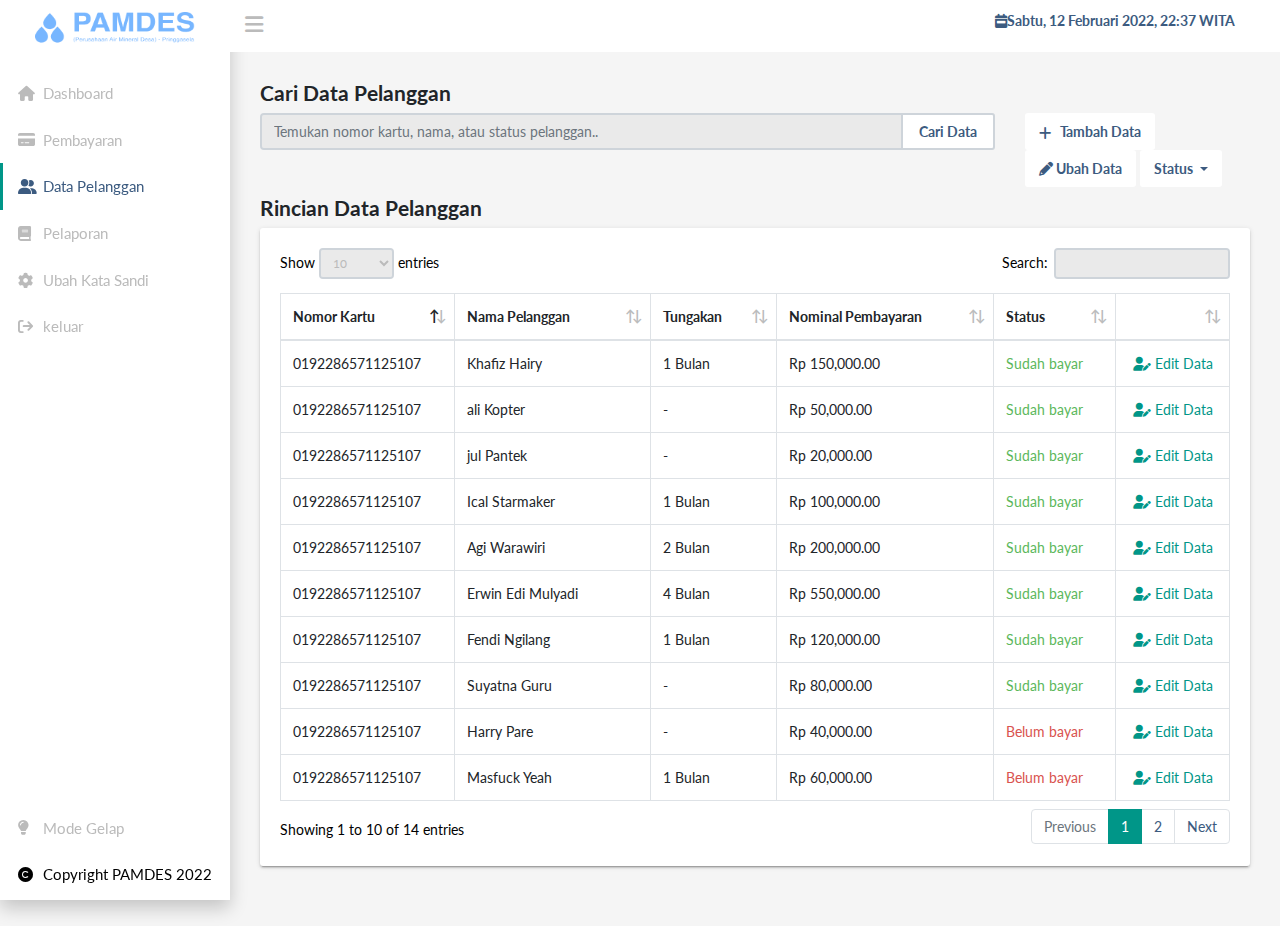
==== commit 89c04393: "add modal edit pelanggan" ====
--- a/data-pelanggan.html
+++ b/data-pelanggan.html
@@ -9,6 +9,7 @@
     <meta name="viewport" content="width=device-width, initial-scale=1">
     <!-- Main CSS-->
     <link rel="stylesheet" type="text/css" href="css/main.css">
+    <link rel="stylesheet" href="css/modal.css">
     <!-- Font-icon css-->
     <link rel="stylesheet" type="text/css"
         href="https://cdnjs.cloudflare.com/ajax/libs/font-awesome/6.0.0/css/all.min.css">
@@ -18,28 +19,22 @@
     <!-- Navbar-->
     <header class="app-header">
         <a class="app-header__logo" href="index.html">
-            <img src="images/logo.png" width="50%" alt="">
+            <img class="mb-1 pb-1 app-logo" src="images/Logo.png" alt="">
         </a>
         <!-- Sidebar toggle button--><a class="app-sidebar__toggle" href="#" data-toggle="sidebar"
             aria-label="Hide Sidebar"></a>
         <!-- Navbar Right Menu-->
         <ul class="app-nav">
-
-            <!-- User Menu-->
-            <!-- <li class="dropdown"><a class="app-nav__item" href="#" data-toggle="dropdown" aria-label="Open Profile Menu"><i
-            class="fa fa-user fa-lg" style="color: #bbb"></i></a>
-        <ul class="dropdown-menu settings-menu dropdown-menu-right">
-          <li><a class="dropdown-item" href="page-user.html"><i class="fa fa-cog fa-lg"></i> Settings</a></li>
-          <li><a class="dropdown-item" href="page-user.html"><i class="fa fa-user fa-lg"></i> Profile</a></li>
-          <li><a class="dropdown-item" href="page-login.html"><i class="fa fa-sign-out fa-lg"></i> Logout</a></li>
-        </ul>
-      </li> -->
-            <li><a class="app-nav__item" style="color: var(--point)" href="#" data-toggle="dropdown"
-                    aria-label="Open Profile Menu"><i class="fa-solid fa-calendar-week"></i>
+            <li><a class="app-search" style="color: var(--point)" href="#" data-toggle="dropdown"
+                    aria-label="Open Profile Menu">
+                    <center>
+                        <i class="fa-solid fa-calendar-week"></i>
+                    </center>
                     <b>Sabtu, 12
                         Februari
                         2022,
-                        22:37 WITA</b></a>
+                        22:37 WITA</b>
+                </a>
             </li>
         </ul>
     </header>
@@ -80,7 +75,8 @@
             <li>
                 <a onclick="myFunction()" class="app-menu__item " href="#"><i
                         class="app-menu__icon fa-solid fa-lightbulb "></i><span class="app-menu__label">Mode
-                        Gelap</span></a>
+                        Gelap</span>
+                </a>
             </li>
             <li>
                 <span class="app-menu__item" href="#"><i
@@ -139,6 +135,7 @@
                                         <th>Tungakan</th>
                                         <th>Nominal Pembayaran</th>
                                         <th>Status</th>
+                                        <th></th>
                                     </tr>
                                 </thead>
                                 <tbody>
@@ -148,6 +145,12 @@
                                         <td>1 Bulan</td>
                                         <td>Rp 150,000.00</td>
                                         <td class="green">Sudah bayar</td>
+                                        <td>
+                                            <center>
+                                                <a href="#demo-modal" type="button"><i class="fa-solid fa-user-pen"></i>
+                                                    Edit Data</a>
+                                            </center>
+                                        </td>
                                     </tr>
                                     <tr>
                                         <td>0192286571125107</td>
@@ -155,6 +158,12 @@
                                         <td>-</td>
                                         <td>Rp 50,000.00</td>
                                         <td class="green">Sudah bayar</td>
+                                        <td>
+                                            <center>
+                                                <a href="#demo-modal" type="button"><i class="fa-solid fa-user-pen"></i>
+                                                    Edit Data</a>
+                                            </center>
+                                        </td>
                                     </tr>
                                     <tr>
                                         <td>0192286571125107</td>
@@ -162,6 +171,12 @@
                                         <td>-</td>
                                         <td>Rp 20,000.00</td>
                                         <td class="green">Sudah bayar</td>
+                                        <td>
+                                            <center>
+                                                <a href="#demo-modal" type="button"><i class="fa-solid fa-user-pen"></i>
+                                                    Edit Data</a>
+                                            </center>
+                                        </td>
                                     </tr>
                                     <tr>
                                         <td>0192286571125107</td>
@@ -169,6 +184,12 @@
                                         <td>1 Bulan</td>
                                         <td>Rp 100,000.00</td>
                                         <td class="green">Sudah bayar</td>
+                                        <td>
+                                            <center>
+                                                <a href="#demo-modal" type="button"><i class="fa-solid fa-user-pen"></i>
+                                                    Edit Data</a>
+                                            </center>
+                                        </td>
                                     </tr>
                                     <tr>
                                         <td>0192286571125107</td>
@@ -176,6 +197,12 @@
                                         <td>2 Bulan</td>
                                         <td>Rp 200,000.00</td>
                                         <td class="green">Sudah bayar</td>
+                                        <td>
+                                            <center>
+                                                <a href="#demo-modal" type="button"><i class="fa-solid fa-user-pen"></i>
+                                                    Edit Data</a>
+                                            </center>
+                                        </td>
                                     </tr>
                                     <tr>
                                         <td>0192286571125107</td>
@@ -183,6 +210,12 @@
                                         <td>4 Bulan</td>
                                         <td>Rp 550,000.00</td>
                                         <td class="green">Sudah bayar</td>
+                                        <td>
+                                            <center>
+                                                <a href="#demo-modal" type="button"><i class="fa-solid fa-user-pen"></i>
+                                                    Edit Data</a>
+                                            </center>
+                                        </td>
                                     </tr>
                                     <tr>
                                         <td>0192286571125107</td>
@@ -190,6 +223,12 @@
                                         <td>1 Bulan</td>
                                         <td>Rp 120,000.00</td>
                                         <td class="green">Sudah bayar</td>
+                                        <td>
+                                            <center>
+                                                <a href="#demo-modal" type="button"><i class="fa-solid fa-user-pen"></i>
+                                                    Edit Data</a>
+                                            </center>
+                                        </td>
                                     </tr>
                                     <tr>
                                         <td>0192286571125107</td>
@@ -197,6 +236,12 @@
                                         <td>-</td>
                                         <td>Rp 80,000.00</td>
                                         <td class="green">Sudah bayar</td>
+                                        <td>
+                                            <center>
+                                                <a href="#demo-modal" type="button"><i class="fa-solid fa-user-pen"></i>
+                                                    Edit Data</a>
+                                            </center>
+                                        </td>
                                     </tr>
                                     <tr>
                                         <td>0192286571125107</td>
@@ -204,6 +249,12 @@
                                         <td>-</td>
                                         <td>Rp 40,000.00</td>
                                         <td class="red">Belum bayar</td>
+                                        <td>
+                                            <center>
+                                                <a href="#demo-modal" type="button"><i class="fa-solid fa-user-pen"></i>
+                                                    Edit Data</a>
+                                            </center>
+                                        </td>
                                     </tr>
                                     <tr>
                                         <td>0192286571125107</td>
@@ -211,6 +262,12 @@
                                         <td>1 Bulan</td>
                                         <td>Rp 60,000.00</td>
                                         <td class="red">Belum bayar</td>
+                                        <td>
+                                            <center>
+                                                <a href="#demo-modal" type="button"><i class="fa-solid fa-user-pen"></i>
+                                                    Edit Data</a>
+                                            </center>
+                                        </td>
                                     </tr>
                                     <tr>
                                         <td>0192286571125107</td>
@@ -218,6 +275,12 @@
                                         <td>-</td>
                                         <td>Rp 80,000.00</td>
                                         <td class="green">Sudah bayar</td>
+                                        <td>
+                                            <center>
+                                                <a href="#demo-modal" type="button"><i class="fa-solid fa-user-pen"></i>
+                                                    Edit Data</a>
+                                            </center>
+                                        </td>
                                     </tr>
                                     <tr>
                                         <td>0192286571125107</td>
@@ -225,6 +288,12 @@
                                         <td>6 Bulan</td>
                                         <td>Rp 1.200,000.00</td>
                                         <td class="red">Belum bayar</td>
+                                        <td>
+                                            <center>
+                                                <a href="#demo-modal" type="button"><i class="fa-solid fa-user-pen"></i>
+                                                    Edit Data</a>
+                                            </center>
+                                        </td>
                                     </tr>
                                     <tr>
                                         <td>0192286571125107</td>
@@ -232,6 +301,12 @@
                                         <td>-</td>
                                         <td>Rp 60,000.00</td>
                                         <td class="green">Sudah bayar</td>
+                                        <td>
+                                            <center>
+                                                <a href="#demo-modal" type="button"><i class="fa-solid fa-user-pen"></i>
+                                                    Edit Data</a>
+                                            </center>
+                                        </td>
                                     </tr>
                                     <tr>
                                         <td>0192286571125107</td>
@@ -239,6 +314,12 @@
                                         <td>2 Bulan</td>
                                         <td>Rp 250,000.00</td>
                                         <td class="red">Belum bayar</td>
+                                        <td>
+                                            <center>
+                                                <a href="#demo-modal" type="button"><i class="fa-solid fa-user-pen"></i>
+                                                    Edit Data</a>
+                                            </center>
+                                        </td>
                                     </tr>
                                 </tbody>
                             </table>
@@ -247,6 +328,63 @@
                 </div>
             </div>
         </div>
+        <!-- modal -->
+        <div id="demo-modal" class="modal">
+            <div class="modal__content">
+                <div class="d-flex">
+                    <img src="images/logo.png" width="30%" class="img-responsive mr-auto">
+                </div>
+
+                <div class="mt-5">
+                    <form>
+                        <div class="form-group tb-point">
+                            <label for="exampleInputEmail1"><b>Nomor Pelanggan</b></label>
+                            <input type="email" placeholder="Tulis nomor pelanggan" class="form-control"
+                                id="exampleInputEmail1" aria-describedby="emailHelp">
+                        </div>
+                        <div class="form-group tb-point">
+                            <label for="exampleInputEmail1"><b>Nama Lengkap</b></label>
+                            <input type="email" placeholder="Tulis nama lengkap pelanggan" class="form-control"
+                                id="exampleInputEmail1" aria-describedby="emailHelp">
+                        </div>
+                        <div class="form-group tb-point">
+                            <label for="exampleInputEmail1"><b>Tempat, Tanggal Lahir</b></label>
+                            <input type="email" placeholder="Tulis tempat, tanggal lahir pelanggan" class="form-control"
+                                id="exampleInputEmail1" aria-describedby="emailHelp">
+                        </div>
+                        <div class="form-group tb-point">
+                            <label for="exampleInputEmail1"><b>Alamat Rumah</b></label>
+                            <input type="email" placeholder="Tulis alamt rumah pelanggan" class="form-control"
+                                id="exampleInputEmail1" aria-describedby="emailHelp">
+                        </div>
+                        <div class="form-group tb-point">
+                            <label for="exampleInputEmail1"><b>Pekerjaan</b></label>
+                            <input type="email" placeholder="Tulis pekerjaan pelanggan" class="form-control"
+                                id="exampleInputEmail1" aria-describedby="emailHelp">
+                        </div>
+                        <div class="form-group tb-point">
+                            <label for="exampleInputEmail1"><b>Nomor Handphone / Whatsapp</b></label>
+                            <input type="email" placeholder="Tulis nomor handphone / whatsapp pelanggan"
+                                class="form-control" id="exampleInputEmail1" aria-describedby="emailHelp">
+                        </div>
+                        <div class="form-group tb-point">
+                            <label for="exampleInputEmail1"><b>Jenis Kelamin</b></label>
+                            <div class="input-group mb-3">
+                                <select class="custom-select" id="inputGroupSelect01">
+                                    <option selected>Pilih 1 / 2 pilih aku atau dia</option>
+                                    <option value="1">Laki- Laki</option>
+                                    <option value="2">Perempuan</option>
+                                </select>
+                            </div>
+                        </div>
+                    </form>
+                </div>
+
+
+                <a href="#" class="modal__close">&times;</a>
+            </div>
+        </div>
+        <!-- end Modal -->
     </main>
     <!-- Essential javascripts for application to work-->
     <script src="js/jquery-3.3.1.min.js"></script>
--- a/css/main.css
+++ b/css/main.css
@@ -40,6 +40,7 @@
   --point: #3C5B80;
   --table-point: #000000;
   --copy: #000;
+  --logo: 80%;
   /* end custom */
   --breakpoint-xs: 0;
   --breakpoint-sm: 576px;
@@ -627,10 +628,17 @@
   margin-left: auto;
 }
 
+/* @media (min-width: 412px) {
+  .app-logo {
+    width: 50%;
+  }
+} */
+
 @media (min-width: 576px) {
   .container {
     max-width: 540px;
   }
+
 }
 
 @media (min-width: 768px) {
@@ -5404,7 +5412,7 @@
   flex-direction: column;
   min-width: 0;
   word-wrap: break-word;
-  background-color: #FFF;
+  background-color: var(--bar);
   background-clip: border-box;
   border: 1px solid rgba(0, 0, 0, 0.125);
   border-radius: 0.25rem;
@@ -16853,7 +16861,7 @@
 
 .tile {
   position: relative;
-  background: #ffffff;
+  background: var(--bar);
   border-radius: 3px;
   padding: 20px;
   -webkit-box-shadow: 0 2px 2px 0 rgba(0, 0, 0, 0.14), 0 1px 5px 0 rgba(0, 0, 0, 0.12), 0 3px 1px -2px rgba(0, 0, 0, 0.2);
@@ -18090,4 +18098,10 @@
   color: #D9534F;
 }
 
-/* dark theme */+.app-logo {
+  width: 160px;
+  height: 36px;
+}
+
+
+/* tets */--- a/css/modal.css
+++ b/css/modal.css
@@ -0,0 +1,75 @@
+/* If you like this, be sure to ❤️ it. */
+.wrapper {
+    height: 100vh;
+    /* This part is important for centering the content */
+    display: flex;
+    align-items: center;
+    justify-content: center;
+    /* End center */
+    background: -webkit-linear-gradient(to right, #834d9b, #d04ed6);
+    background: linear-gradient(to right, #834d9b, #d04ed6);
+}
+
+.wrapper a {
+    display: inline-block;
+    text-decoration: none;
+    padding: 15px;
+    background-color: #fff;
+    border-radius: 3px;
+    text-transform: uppercase;
+    color: #585858;
+    font-family: 'Roboto', sans-serif;
+}
+
+.modal {
+    visibility: hidden;
+    opacity: 0;
+    position: absolute;
+    top: 0;
+    right: 0;
+    bottom: 0;
+    left: 0;
+    display: flex;
+    align-items: center;
+    justify-content: center;
+    background: rgba(77, 77, 77, .7);
+    transition: all .4s;
+}
+
+.modal:target {
+    visibility: visible;
+    opacity: 1;
+}
+
+.modal__content {
+    border-radius: 4px;
+    position: relative;
+    width: 500px;
+    max-width: 90%;
+    background: #fff;
+    padding: 1em 2em;
+}
+
+/* .modal__footer {
+    text-align: right;
+
+    a {
+        color: #585858;
+    }
+
+    i {
+        color: #d02d2c;
+    }
+} */
+
+.modal__close {
+    position: absolute;
+    top: 10px;
+    right: 10px;
+    color: #585858;
+    text-decoration: none;
+}
+
+.abu {
+    color: #666666;
+}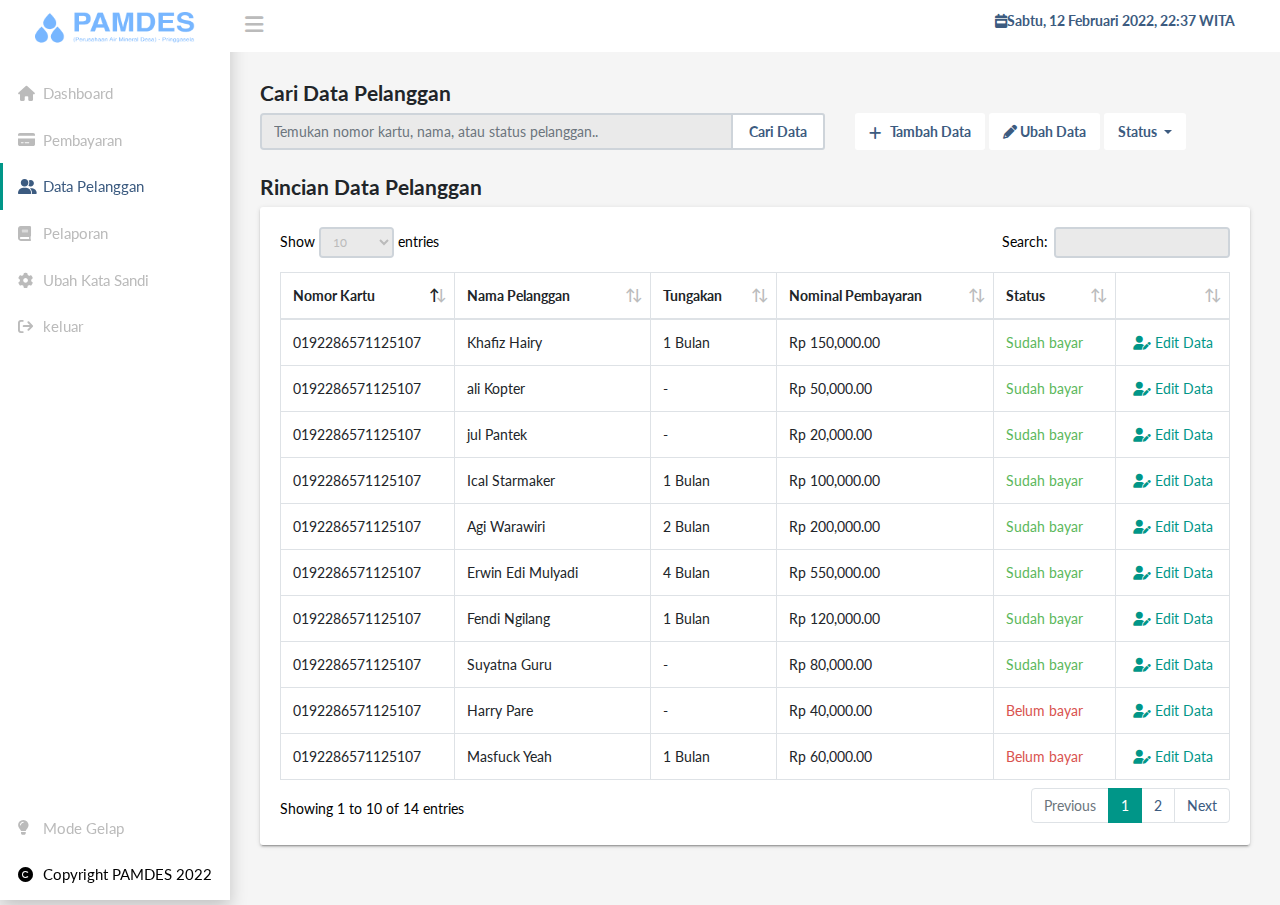
==== commit 15cad8b4: "Tambah Struk Pembayaran" ====
--- a/data-pelanggan.html
+++ b/data-pelanggan.html
@@ -91,7 +91,7 @@
             <div class="col-md-12">
                 <h4>Cari Data Pelanggan</h4>
             </div>
-            <div class="col-md-9">
+            <div class="col-md-7">
 
                 <div class="input-group mb-3">
                     <input type="text" class="form-control"
@@ -104,7 +104,7 @@
                     </div>
                 </div>
             </div>
-            <div class="col-md-3">
+            <div class="col-md-5">
                 <a href="tambah-pelanggan.html" class="btn btn-suci"><i class="fa fa-plus"></i> Tambah Data</a>
                 <a href="#" class="btn btn-suci"><i class="fa-solid fa-pencil"></i> Ubah Data</a>
                 <div class="btn-group">
@@ -335,7 +335,7 @@
                     <img src="images/logo.png" width="30%" class="img-responsive mr-auto">
                 </div>
 
-                <div class="mt-5">
+                <div class="mt-2">
                     <form>
                         <div class="form-group tb-point">
                             <label for="exampleInputEmail1"><b>Nomor Pelanggan</b></label>
@@ -347,25 +347,35 @@
                             <input type="email" placeholder="Tulis nama lengkap pelanggan" class="form-control"
                                 id="exampleInputEmail1" aria-describedby="emailHelp">
                         </div>
-                        <div class="form-group tb-point">
-                            <label for="exampleInputEmail1"><b>Tempat, Tanggal Lahir</b></label>
-                            <input type="email" placeholder="Tulis tempat, tanggal lahir pelanggan" class="form-control"
-                                id="exampleInputEmail1" aria-describedby="emailHelp">
-                        </div>
-                        <div class="form-group tb-point">
-                            <label for="exampleInputEmail1"><b>Alamat Rumah</b></label>
-                            <input type="email" placeholder="Tulis alamt rumah pelanggan" class="form-control"
-                                id="exampleInputEmail1" aria-describedby="emailHelp">
-                        </div>
-                        <div class="form-group tb-point">
-                            <label for="exampleInputEmail1"><b>Pekerjaan</b></label>
-                            <input type="email" placeholder="Tulis pekerjaan pelanggan" class="form-control"
-                                id="exampleInputEmail1" aria-describedby="emailHelp">
-                        </div>
-                        <div class="form-group tb-point">
-                            <label for="exampleInputEmail1"><b>Nomor Handphone / Whatsapp</b></label>
-                            <input type="email" placeholder="Tulis nomor handphone / whatsapp pelanggan"
-                                class="form-control" id="exampleInputEmail1" aria-describedby="emailHelp">
+                        <div class="form-row">
+                            <div class="col">
+                                <div class="form-group tb-point">
+                                    <label for="exampleInputEmail1"><b>Tempat, Tanggal Lahir</b></label>
+                                    <input type="email" placeholder="Tulis tempat, tanggal lahir pelanggan"
+                                        class="form-control" id="exampleInputEmail1" aria-describedby="emailHelp">
+                                </div>
+                            </div>
+                            <div class="col">
+                                <div class="form-group tb-point">
+                                    <label for="exampleInputEmail1"><b>Alamat Rumah</b></label>
+                                    <input type="email" placeholder="Tulis alamt rumah pelanggan" class="form-control"
+                                        id="exampleInputEmail1" aria-describedby="emailHelp">
+                                </div>
+                            </div>
+                            <div class="col">
+                                <div class="form-group tb-point">
+                                    <label for="exampleInputEmail1"><b>Pekerjaan</b></label>
+                                    <input type="email" placeholder="Tulis pekerjaan pelanggan" class="form-control"
+                                        id="exampleInputEmail1" aria-describedby="emailHelp">
+                                </div>
+                            </div>
+                            <div class="col">
+                                <div class="form-group tb-point">
+                                    <label for="exampleInputEmail1"><b>Nomor Handphone</b></label>
+                                    <input type="email" placeholder="Tulis nomor handphone / whatsapp pelanggan"
+                                        class="form-control" id="exampleInputEmail1" aria-describedby="emailHelp">
+                                </div>
+                            </div>
                         </div>
                         <div class="form-group tb-point">
                             <label for="exampleInputEmail1"><b>Jenis Kelamin</b></label>
@@ -378,10 +388,13 @@
                             </div>
                         </div>
                     </form>
+                    <div class="d-flex">
+                        <div class="ml-auto">
+                            <a href="#" class="btn btn-info">Simpen Kontol</a>
+                        </div>
+                    </div>
                 </div>
-
-
-                <a href="#" class="modal__close">&times;</a>
+                <a href="#" class="modal__close"><i class="fa-solid fa-xmark fa-2x"></i></a>
             </div>
         </div>
         <!-- end Modal -->
--- a/css/modal.css
+++ b/css/modal.css
@@ -1,4 +1,3 @@
-/* If you like this, be sure to ❤️ it. */
 .wrapper {
     height: 100vh;
     /* This part is important for centering the content */
@@ -44,8 +43,10 @@
 .modal__content {
     border-radius: 4px;
     position: relative;
-    width: 500px;
+    width: 1000px;
     max-width: 90%;
+    top: 0;
+    bottom: 0;
     background: #fff;
     padding: 1em 2em;
 }
